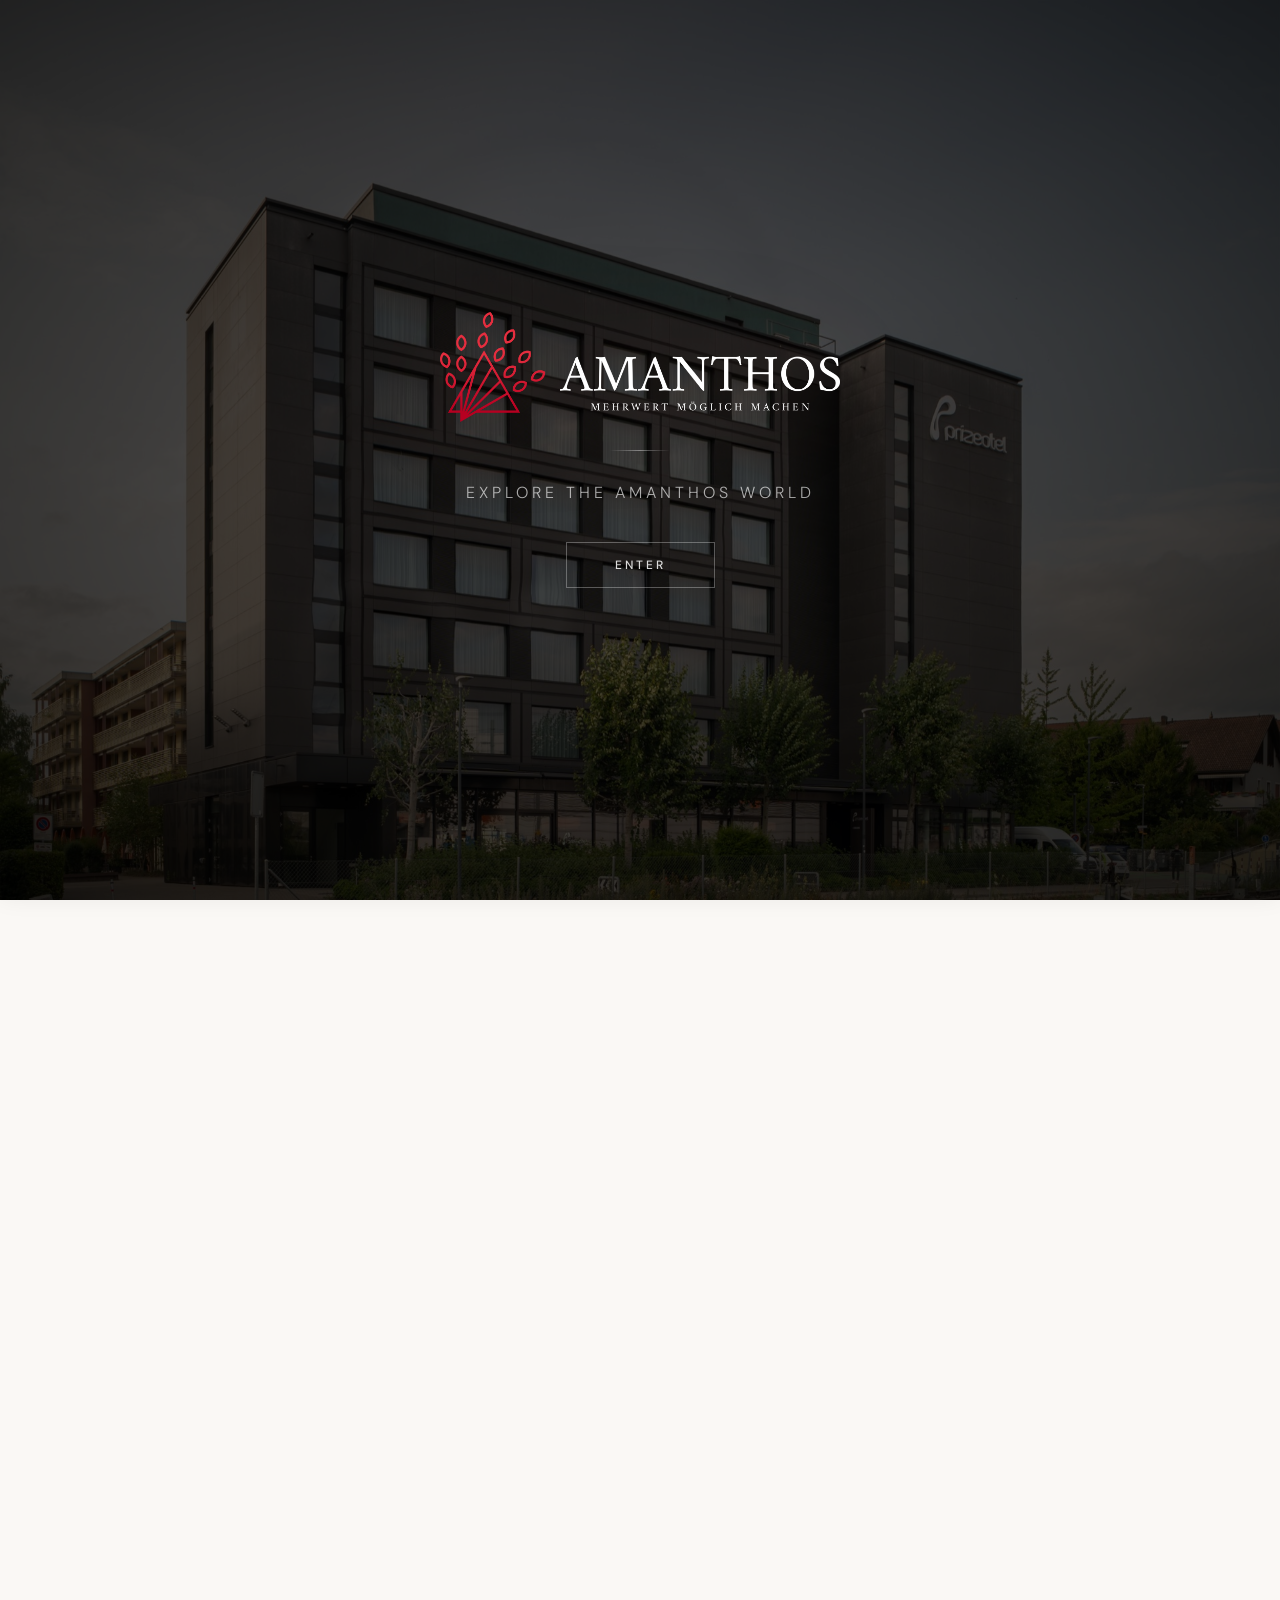
==== index.html @ e397a1b9 "Initial commit: Amanthos Group Website Static multilingual (DE/EN) corporate website with WebGL wate" ====
<!DOCTYPE html>
<html lang="de">
<head>
  <meta charset="UTF-8">
  <meta name="viewport" content="width=device-width, initial-scale=1.0">
  <title>Amanthos Group | Immobilien, Hotels &amp; Serviced Apartments</title>
  <meta name="description" content="Amanthos Group vereint erstklassige Immobilien, Hotels und Serviced Apartments in der Schweiz und Deutschland. Qualität, Innovation und Gastfreundschaft.">
  <meta name="robots" content="index, follow">
  <link rel="canonical" href="https://www.amanthos.com/">
  <link rel="alternate" hreflang="de" href="https://www.amanthos.com/">
  <link rel="alternate" hreflang="en" href="https://www.amanthos.com/?lang=en">
  <link rel="alternate" hreflang="x-default" href="https://www.amanthos.com/">

  <!-- Open Graph -->
  <meta property="og:type" content="website">
  <meta property="og:title" content="Amanthos Group | Immobilien, Hotels &amp; Serviced Apartments">
  <meta property="og:description" content="Amanthos Group vereint erstklassige Immobilien, Hotels und Serviced Apartments in der Schweiz.">
  <meta property="og:image" content="https://www.amanthos.com/images/og-image.jpg">
  <meta property="og:image:width" content="1200">
  <meta property="og:image:height" content="630">
  <meta property="og:url" content="https://www.amanthos.com/">
  <meta property="og:site_name" content="Amanthos Group GmbH">
  <meta property="og:locale" content="de_CH">

  <!-- Twitter Card -->
  <meta name="twitter:card" content="summary_large_image">
  <meta name="twitter:title" content="Amanthos Group | Immobilien, Hotels &amp; Serviced Apartments">
  <meta name="twitter:description" content="Amanthos Group vereint erstklassige Immobilien, Hotels und Serviced Apartments in der Schweiz.">
  <meta name="twitter:image" content="https://www.amanthos.com/images/og-image.jpg">

  <!-- Favicon -->
  <link rel="icon" href="./images/logo-amanthos.png" type="image/png">

  <!-- Preload hero image for LCP -->
  <link rel="preload" href="./images/hero.webp" as="image" type="image/webp" fetchpriority="high">
  <link rel="preload" href="./css/style.css" as="style">
  <link rel="preconnect" href="https://fonts.googleapis.com">
  <link rel="preconnect" href="https://fonts.gstatic.com" crossorigin>

  <!-- Async Google Fonts -->
  <link rel="preload" href="https://fonts.googleapis.com/css2?family=DM+Sans:wght@300;400;500;600;700&display=swap" as="style" onload="this.onload=null;this.rel='stylesheet'">
  <noscript><link href="https://fonts.googleapis.com/css2?family=DM+Sans:wght@300;400;500;600;700&display=swap" rel="stylesheet"></noscript>

  <!-- Critical CSS -->
  <style>
    *{margin:0;padding:0;box-sizing:border-box}
    :root{--color-bg:#FAF8F5;--color-bg-alt:#F0EDEA;--color-surface:#FFF;--color-primary:#2a2c25;--color-accent:#9b4738;--color-accent-hover:#843d30;--color-text:#2a2c25;--color-text-muted:#5a5c55;--color-border:#E0DDD8;--font-heading:'Neue Haas Grotesk Display Pro','Helvetica Neue',Helvetica,Arial,sans-serif;--font-body:'Proxima Nova','Helvetica Neue',-apple-system,BlinkMacSystemFont,sans-serif;--max-width:1400px;--radius:12px;--radius-sm:8px}
    body{font-family:var(--font-body);background:var(--color-bg);color:var(--color-text);-webkit-font-smoothing:antialiased;overflow-x:hidden}
    .nav{position:fixed;top:0;left:0;right:0;z-index:100;padding:1.75rem 3.75rem;display:flex;align-items:center;justify-content:space-between;transition:all .3s ease}
    .nav.scrolled{background:rgba(255,255,255,.98);backdrop-filter:blur(20px);box-shadow:0 1px 0 rgba(0,0,0,.08);padding:1.125rem 3.75rem}
    .nav-logo{display:flex;align-items:center;text-decoration:none}
    .nav-logo img{height:64px;width:auto;filter:brightness(0) invert(1);transition:all .3s}
    .nav.scrolled .nav-logo img{height:52px;filter:none}
    .nav-links{display:flex;gap:2rem;align-items:center;list-style:none}
    .nav-links a{color:rgba(255,255,255,.9);text-decoration:none;font-size:.875rem;font-weight:400;letter-spacing:.04em;text-transform:uppercase;transition:color .3s}
    .nav.scrolled .nav-links a{color:var(--color-text)}
    .hamburger{display:none;background:none;border:none;cursor:pointer;padding:.5rem;min-width:44px;min-height:44px}
    .hamburger span{display:block;width:24px;height:2px;background:#fff;margin:5px 0;transition:all .3s}
    .nav.scrolled .hamburger span{background:var(--color-primary)}
    .hero{min-height:100vh;display:flex;flex-direction:column;justify-content:flex-end;align-items:flex-start;text-align:left;position:relative;padding:0 3.75rem 7.5rem;overflow:hidden}
    .hero-bg{position:absolute;inset:0;z-index:-2}
    .hero-bg picture{display:block;width:100%;height:100%}
    .hero-bg img{width:100%;height:100%;object-fit:cover}
    .hero::before{content:'';position:absolute;inset:0;z-index:-1;background:linear-gradient(180deg,rgba(0,0,0,.15) 0%,rgba(0,0,0,.25) 40%,rgba(0,0,0,.65) 100%)}
    .hero h1{font-family:var(--font-heading);font-size:clamp(2.5rem,5.5vw,4.5rem);color:#fff;font-weight:700;line-height:1.1;margin-bottom:1.5rem;max-width:900px;letter-spacing:-.02em}
    .hero-sub{font-size:clamp(1.0625rem,1.5vw,1.25rem);color:rgba(255,255,255,.85);font-weight:300;margin-bottom:2.5rem;max-width:600px;line-height:1.7}
    .sr-only{position:absolute;width:1px;height:1px;padding:0;margin:-1px;overflow:hidden;clip:rect(0,0,0,0);white-space:nowrap;border:0}
    .sr-only-focusable:focus{position:static;width:auto;height:auto;padding:.5rem 1rem;margin:0;overflow:visible;clip:auto;white-space:normal;background:var(--color-accent);color:#fff;z-index:1000;text-decoration:none;font-weight:600}
    @media(max-width:768px){
      .nav{padding:1rem 1.25rem}
      .nav-logo img{height:48px}
      .nav.scrolled .nav-logo img{height:40px}
      .nav-links{display:none;position:fixed;top:0;left:0;right:0;bottom:0;background:rgba(42,44,37,.97);backdrop-filter:blur(16px);flex-direction:column;justify-content:center;align-items:center;gap:0;z-index:100;padding:2rem}
      .nav-links.open{display:flex}
      .nav-links li{width:100%;text-align:center;border-bottom:1px solid rgba(255,255,255,.08)}
      .nav-links a{color:rgba(255,255,255,.9)!important;font-size:1.1rem;display:block;padding:1rem 0}
      .hamburger{display:block}
      .hero{min-height:100svh;padding:0 1.25rem 4rem}
    }
  </style>

  <!-- Full stylesheet async -->
  <link rel="stylesheet" href="./css/style.css" media="print" onload="this.media='all'">
  <noscript><link rel="stylesheet" href="./css/style.css"></noscript>

  <!-- Schema.org JSON-LD -->
  <script type="application/ld+json">
  {
    "@context": "https://schema.org",
    "@graph": [
      {
        "@type": "Organization",
        "name": "Amanthos Group GmbH",
        "url": "https://www.amanthos.com",
        "logo": "https://www.amanthos.com/images/logo-amanthos.png",
        "description": "Amanthos Group vereint erstklassige Immobilien, Hotels und Serviced Apartments in der Schweiz.",
        "address": {
          "@type": "PostalAddress",
          "streetAddress": "Früemattli 1",
          "addressLocality": "Bonstetten",
          "postalCode": "8906",
          "addressCountry": "CH"
        },
        "telephone": "+41562001818",
        "email": "info@amanthos.com",
        "sameAs": [
          "https://www.linkedin.com/company/amanthos/",
          "https://www.instagram.com/amanthos_com/"
        ]
      },
      {
        "@type": "WebSite",
        "name": "Amanthos Group",
        "url": "https://www.amanthos.com",
        "inLanguage": ["de", "en"]
      },
      {
        "@type": "Hotel",
        "name": "Prize by Radisson",
        "address": {
          "@type": "PostalAddress",
          "addressLocality": "Oberwil-Lieli",
          "addressRegion": "Aargau",
          "addressCountry": "CH"
        },
        "parentOrganization": {
          "@type": "Organization",
          "name": "Amanthos Group GmbH"
        }
      },
      {
        "@type": "Hotel",
        "name": "Chalet Swiss",
        "address": {
          "@type": "PostalAddress",
          "addressLocality": "Interlaken",
          "addressRegion": "Bern",
          "addressCountry": "CH"
        },
        "parentOrganization": {
          "@type": "Organization",
          "name": "Amanthos Group GmbH"
        }
      },
      {
        "@type": "Hotel",
        "name": "Hotel Mulin by Amanthos",
        "address": {
          "@type": "PostalAddress",
          "addressLocality": "Oberwil-Lieli",
          "addressRegion": "Aargau",
          "addressCountry": "CH"
        },
        "parentOrganization": {
          "@type": "Organization",
          "name": "Amanthos Group GmbH"
        }
      },
      {
        "@type": "LocalBusiness",
        "name": "Amanthos Group GmbH",
        "url": "https://www.amanthos.com",
        "telephone": "+41562001818",
        "address": {
          "@type": "PostalAddress",
          "addressLocality": "Oberwil-Lieli",
          "addressCountry": "CH"
        }
      }
    ]
  }
  </script>
</head>
<body>
  <!-- Portal Overlay — Explore the Amanthos World -->
  <div id="amanthos-portal" class="portal-overlay">
    <canvas id="portal-canvas"></canvas>
    <div class="portal-content">
      <img src="./images/logo-original.png" alt="Amanthos Group" class="portal-logo">
      <div class="portal-divider"></div>
      <p class="portal-subtitle" data-i18n="portal.subtitle">Explore the Amanthos World</p>
      <button class="portal-enter" data-i18n="portal.enter">Enter</button>
    </div>
  </div>

  <!-- Skip Link -->
  <a href="#main" class="sr-only sr-only-focusable" data-i18n="nav.skip">Zum Inhalt springen</a>

  <!-- Navigation -->
  <nav class="nav" id="nav" role="navigation" aria-label="Hauptnavigation">
    <a href="/" class="nav-logo" aria-label="Amanthos Group - Startseite">
      <img src="./images/Amanthos-Group-Primary-Logo-Horizontal.png" alt="Amanthos Group" width="200" height="55">
    </a>
    <ul class="nav-links" id="navLinks">
      <li><a href="#about" data-i18n="nav.about">Über uns</a></li>
      <li><a href="#celebration" data-i18n="nav.celebration">5 Jahre</a></li>
      <li><a href="#hotels" data-i18n="nav.hotels">Hotels</a></li>
      <li><a href="#real-estate" data-i18n="nav.real_estate">Immobilien</a></li>
      <li><a href="#serviced-apartments" data-i18n="nav.serviced_apartments">Serviced Apartments</a></li>
      <li><a href="#team" data-i18n="nav.team">Team</a></li>
      <li><a href="#partners" data-i18n="nav.partners">Partner</a></li>
      <li><a href="#contact" data-i18n="nav.contact">Kontakt</a></li>
      <li>
        <div class="lang-selector" id="langSelector" aria-label="Sprache wählen"></div>
      </li>
    </ul>
    <button class="hamburger" id="hamburger" aria-label="Menü öffnen" aria-expanded="false">
      <span></span>
      <span></span>
      <span></span>
    </button>
  </nav>

  <main id="main">
    <!-- Hero Section -->
    <section class="hero" id="hero">
      <div class="hero-bg">
        <picture>
          <source srcset="./images/hero.webp" type="image/webp" media="(min-width: 769px)">
          <source srcset="./images/hero-mobile.webp" type="image/webp" media="(max-width: 768px)">
          <source srcset="./images/hero.jpg" type="image/jpeg" media="(min-width: 769px)">
          <img src="./images/hero-mobile.jpg" alt="Amanthos Group - Erstklassige Hotels und Immobilien in der Schweiz" width="1920" height="1277" fetchpriority="high">
        </picture>
      </div>
      <h1 data-text-reveal data-i18n="hero.title">Exzellenz in Immobilien &amp; Gastfreundschaft</h1>
      <p class="hero-sub" data-i18n="hero.subtitle">Amanthos Group vereint erstklassige Immobilien, aussergewöhnliche Hotels und moderne Serviced Apartments in der Schweiz.</p>
      <div class="hero-actions">
        <a href="#hotels" class="btn btn-accent btn-xl" data-i18n="hero.cta_hotels">Unsere Hotels entdecken</a>
        <a href="#team" class="btn btn-white btn-xl" data-i18n="hero.cta_contact">Kontakt aufnehmen</a>
      </div>
    </section>

    <!-- About / Divisions — Interactive Cards -->
    <section class="section" id="about" data-animate>
      <div class="container">
        <p class="section-label" data-i18n="about.label">Unsere Divisionen</p>
        <h2 class="section-title" data-text-reveal data-i18n="about.title">Drei Säulen der Exzellenz</h2>
        <p class="section-subtitle" data-i18n="about.subtitle">Amanthos Group vereint drei komplementäre Geschäftsbereiche unter einem Dach.</p>
        <div class="divisions-grid" data-stagger-parent>
          <!-- Real Estate -->
          <div class="division-card" data-stagger>
            <div class="division-icon" aria-hidden="true">
              <svg width="40" height="40" viewBox="0 0 40 40" fill="none" xmlns="http://www.w3.org/2000/svg"><rect x="6" y="14" width="28" height="20" rx="2" stroke="#9b4738" stroke-width="2" fill="none"/><path d="M6 18h28M14 14V8l6-4 6 4v6" stroke="#9b4738" stroke-width="2" fill="none"/><rect x="16" y="22" width="8" height="12" rx="1" stroke="#9b4738" stroke-width="1.5" fill="none"/></svg>
            </div>
            <h3 data-i18n="about.real_estate.title">Immobilien</h3>
            <p data-i18n="about.real_estate.description">Strategische Immobilienentwicklung und -verwaltung an erstklassigen Standorten in der Schweiz. Von der Akquisition bis zur Wertschöpfung.</p>
            <div class="division-expand-content">
              <ul class="division-details">
                <li data-i18n="about.real_estate.detail_1">International Expansion for Hotel Brands, Restaurants or Retail</li>
                <li data-i18n="about.real_estate.detail_2">Investment Advisory &amp; Sales</li>
                <li data-i18n="about.real_estate.detail_3">Asset &amp; Property Management</li>
                <li data-i18n="about.real_estate.detail_4">Real Estate Evaluation &amp; Sales</li>
              </ul>
              <a href="#real-estate" class="btn btn-accent btn-sm" data-i18n="about.real_estate.cta">Mehr erfahren</a>
            </div>
            <div class="division-expand-hint">
              <svg width="20" height="20" viewBox="0 0 20 20" fill="none"><path d="M10 4v12M4 10h12" stroke="currentColor" stroke-width="2" stroke-linecap="round"/></svg>
            </div>
          </div>
          <!-- Hotels -->
          <div class="division-card" data-stagger>
            <div class="division-icon" aria-hidden="true">
              <svg width="40" height="40" viewBox="0 0 40 40" fill="none" xmlns="http://www.w3.org/2000/svg"><path d="M4 34h32M8 34V14l12-8 12 8v20" stroke="#9b4738" stroke-width="2" fill="none"/><rect x="15" y="20" width="10" height="14" rx="1" stroke="#9b4738" stroke-width="1.5" fill="none"/><circle cx="20" cy="10" r="2" stroke="#9b4738" stroke-width="1.5" fill="none"/><line x1="12" y1="18" x2="12" y2="22" stroke="#9b4738" stroke-width="1.5"/><line x1="28" y1="18" x2="28" y2="22" stroke="#9b4738" stroke-width="1.5"/></svg>
            </div>
            <h3 data-i18n="about.hotels.title">Hotels</h3>
            <p data-i18n="about.hotels.description">Einzigartige Hotels, die Schweizer Gastfreundschaft mit modernem Design verbinden. Jedes Haus erzählt seine eigene Geschichte.</p>
            <div class="division-expand-content">
              <ul class="division-details">
                <li data-i18n="about.hotels.detail_1">Prize by Radisson</li>
                <li data-i18n="about.hotels.detail_2">Chalet Swiss Interlaken</li>
                <li data-i18n="about.hotels.detail_3">Hotel Mulin by Amanthos</li>
              </ul>
              <a href="#hotels" class="btn btn-accent btn-sm" data-i18n="about.hotels.cta">Hotels entdecken</a>
            </div>
            <div class="division-expand-hint">
              <svg width="20" height="20" viewBox="0 0 20 20" fill="none"><path d="M10 4v12M4 10h12" stroke="currentColor" stroke-width="2" stroke-linecap="round"/></svg>
            </div>
          </div>
          <!-- Serviced Apartments -->
          <div class="division-card" data-stagger>
            <div class="division-icon" aria-hidden="true">
              <svg width="40" height="40" viewBox="0 0 40 40" fill="none" xmlns="http://www.w3.org/2000/svg"><rect x="4" y="8" width="32" height="26" rx="2" stroke="#9b4738" stroke-width="2" fill="none"/><line x1="4" y1="16" x2="36" y2="16" stroke="#9b4738" stroke-width="1.5"/><rect x="10" y="20" width="8" height="6" rx="1" stroke="#9b4738" stroke-width="1.5" fill="none"/><rect x="22" y="20" width="8" height="6" rx="1" stroke="#9b4738" stroke-width="1.5" fill="none"/><line x1="20" y1="8" x2="20" y2="34" stroke="#9b4738" stroke-width="1" stroke-dasharray="2 2"/></svg>
            </div>
            <h3 data-i18n="about.serviced_apartments.title">Serviced Apartments</h3>
            <p data-i18n="about.serviced_apartments.description">Vollmöblierte Apartments mit Hotelkomfort für Business- und Langzeitgäste. Flexibel, komfortabel, wie zu Hause.</p>
            <div class="division-expand-content">
              <ul class="division-details">
                <li data-i18n="about.serviced_apartments.detail_1">Amanthos Living Zurich Airport</li>
                <li data-i18n="about.serviced_apartments.detail_2">Amanthos Living Nyon</li>
                <li data-i18n="about.serviced_apartments.detail_3">Amanthos Living Solothurn</li>
              </ul>
              <a href="#serviced-apartments" class="btn btn-accent btn-sm" data-i18n="about.serviced_apartments.cta">Amanthos Living</a>
            </div>
            <div class="division-expand-hint">
              <svg width="20" height="20" viewBox="0 0 20 20" fill="none"><path d="M10 4v12M4 10h12" stroke="currentColor" stroke-width="2" stroke-linecap="round"/></svg>
            </div>
          </div>
        </div>
      </div>
    </section>

    <!-- Stats Counter Bar -->
    <section class="stats-bar">
      <div class="container">
        <div class="stats-grid" data-stagger-parent>
          <div class="stat-item" data-stagger>
            <span class="stat-number" data-count="6" data-suffix="">0</span>
            <span class="stat-label" data-i18n="stats.hotels">Hotels unter Betrieb</span>
          </div>
          <div class="stat-item" data-stagger>
            <span class="stat-number" data-count="30" data-suffix="">0</span>
            <span class="stat-label" data-i18n="stats.years">Jahre gesammelte Erfahrung</span>
          </div>
          <div class="stat-item" data-stagger>
            <span class="stat-number" data-count="200" data-suffix="+">0</span>
            <span class="stat-label" data-i18n="stats.rooms">Zimmer & Apartments</span>
          </div>
          <div class="stat-item" data-stagger>
            <span class="stat-number" data-count="50" data-suffix="+">0</span>
            <span class="stat-label" data-i18n="stats.deals">Abgeschlossene Deals</span>
          </div>
        </div>
      </div>
    </section>

    <!-- 5 Year Celebration Section -->
    <section class="section section-alt" id="celebration">
      <div class="container" data-animate>
        <p class="section-label" data-i18n="celebration.label">Jubiläum</p>
        <h2 class="section-title" data-text-reveal data-i18n="celebration.title">5 Jahre Amanthos Group</h2>
        <p class="section-subtitle" data-i18n="celebration.subtitle">Feiern Sie mit uns fünf Jahre voller Leidenschaft, Wachstum und Gastfreundschaft.</p>
        <div class="video-wrapper">
          <iframe src="https://www.youtube.com/embed/mcvX0D1tAUs" title="Amanthos Group - 5 Jahre Jubiläum" frameborder="0" allow="accelerometer; autoplay; clipboard-write; encrypted-media; gyroscope; picture-in-picture; web-share" allowfullscreen loading="lazy"></iframe>
        </div>
      </div>
    </section>

    <!-- Hotels Section -->
    <section class="section" id="hotels">
      <div class="container">
        <p class="section-label" data-i18n="hotels.label" data-animate>Unsere Hotels</p>
        <h2 class="section-title" data-text-reveal data-i18n="hotels.title" data-animate>Einzigartige Hotels in der Schweiz</h2>
        <p class="section-subtitle" data-i18n="hotels.subtitle" data-animate>Drei aussergewöhnliche Häuser, drei einzigartige Erlebnisse.</p>

        <!-- Prize by Radisson -->
        <article class="hotel-showcase" data-animate>
          <div class="hotel-slider">
            <div class="hotel-slider-track">
              <div class="hotel-slide"><picture><source srcset="./images/prize-radisson/gallery-1.webp" type="image/webp"><img src="./images/prize-radisson/gallery-1.jpg" alt="Prize by Radisson Design Room" width="800" height="532" loading="lazy"></picture></div>
              <div class="hotel-slide"><picture><source srcset="./images/prize-radisson/gallery-2.webp" type="image/webp"><img src="./images/prize-radisson/gallery-2.jpg" alt="Prize by Radisson Zimmer" width="800" height="532" loading="lazy"></picture></div>
              <div class="hotel-slide"><picture><source srcset="./images/prize-radisson/gallery-3.webp" type="image/webp"><img src="./images/prize-radisson/gallery-3.jpg" alt="Prize by Radisson Lounge" width="800" height="532" loading="lazy"></picture></div>
            </div>
            <button class="slider-btn slider-prev" aria-label="Vorheriges Bild">&#10094;</button>
            <button class="slider-btn slider-next" aria-label="Nächstes Bild">&#10095;</button>
            <div class="slider-dots"></div>
          </div>
          <div class="hotel-info">
            <h3 data-i18n="hotels.prize.name">Prize by Radisson</h3>
            <p class="hotel-location">
              <svg width="16" height="16" viewBox="0 0 16 16" fill="none" aria-hidden="true"><path d="M8 1C5.24 1 3 3.24 3 6c0 3.75 5 9 5 9s5-5.25 5-9c0-2.76-2.24-5-5-5zm0 7a2 2 0 110-4 2 2 0 010 4z" fill="#9b4738"/></svg>
              <span data-i18n="hotels.prize.location">Affoltern am Albis, Zürich</span>
            </p>
            <p class="hotel-description" data-i18n="hotels.prize.description">Ein modernes Designhotel in Zusammenarbeit mit Radisson. Zeitgemässer Komfort trifft auf erstklassigen Service in der Region Zürich.</p>
            <ul class="hotel-features">
              <li>Design Rooms</li>
              <li>Meeting Rooms</li>
              <li data-i18n="hotels.prize.features.2">Zentrale Lage</li>
            </ul>
            <a href="https://www.radissonhotels.com/de-de/hotels/prize-by-radisson-affoltern-am-albis" class="btn btn-accent" target="_blank" rel="noopener" data-i18n="hotels.cta">Website besuchen</a>
          </div>
        </article>

        <!-- Chalet Swiss -->
        <article class="hotel-showcase" data-animate>
          <div class="hotel-slider">
            <div class="hotel-slider-track">
              <div class="hotel-slide"><picture><source srcset="./images/chalet-swiss/gallery-1.webp" type="image/webp"><img src="./images/chalet-swiss/gallery-1.jpg" alt="Chalet Swiss Interlaken Zimmer" width="800" height="532" loading="lazy"></picture></div>
              <div class="hotel-slide"><picture><source srcset="./images/chalet-swiss/gallery-2.webp" type="image/webp"><img src="./images/chalet-swiss/gallery-2.jpg" alt="Chalet Swiss Restaurant" width="800" height="532" loading="lazy"></picture></div>
              <div class="hotel-slide"><picture><source srcset="./images/chalet-swiss/gallery-3.webp" type="image/webp"><img src="./images/chalet-swiss/gallery-3.jpg" alt="Chalet Swiss Panoramablick" width="800" height="532" loading="lazy"></picture></div>
            </div>
            <button class="slider-btn slider-prev" aria-label="Vorheriges Bild">&#10094;</button>
            <button class="slider-btn slider-next" aria-label="Nächstes Bild">&#10095;</button>
            <div class="slider-dots"></div>
          </div>
          <div class="hotel-info">
            <h3 data-i18n="hotels.chalet.name">Chalet Swiss</h3>
            <p class="hotel-location">
              <svg width="16" height="16" viewBox="0 0 16 16" fill="none" aria-hidden="true"><path d="M8 1C5.24 1 3 3.24 3 6c0 3.75 5 9 5 9s5-5.25 5-9c0-2.76-2.24-5-5-5zm0 7a2 2 0 110-4 2 2 0 010 4z" fill="#9b4738"/></svg>
              <span data-i18n="hotels.chalet.location">Interlaken, Berner Oberland</span>
            </p>
            <p class="hotel-description" data-i18n="hotels.chalet.description">Alpiner Charme im Herzen von Interlaken. Traditionelle Schweizer Gastfreundschaft mit Blick auf Eiger, Mönch und Jungfrau.</p>
            <ul class="hotel-features">
              <li data-i18n="hotels.chalet.features.0">Alpines Design</li>
              <li>Restaurant</li>
              <li data-i18n="hotels.chalet.features.2">Panoramablick</li>
              <li>Jungfrau Region</li>
            </ul>
            <a href="https://chalet-swiss.ch/" class="btn btn-accent" target="_blank" rel="noopener" data-i18n="hotels.cta">Website besuchen</a>
          </div>
        </article>

        <!-- Hotel Mulin -->
        <article class="hotel-showcase" data-animate>
          <div class="hotel-slider">
            <div class="hotel-slider-track">
              <div class="hotel-slide"><picture><source srcset="./images/hotel-mulin/Mulin.jpg" type="image/jpeg"><img src="./images/hotel-mulin/Mulin.jpg" alt="Hotel Mulin by Amanthos" width="800" height="600" loading="lazy"></picture></div>
              <div class="hotel-slide"><picture><source srcset="./images/hotel-mulin/gallery-2.webp" type="image/webp"><img src="./images/hotel-mulin/gallery-2.jpg" alt="Hotel Mulin Zimmer" width="800" height="532" loading="lazy"></picture></div>
              <div class="hotel-slide"><picture><source srcset="./images/hotel-mulin/gallery-3.webp" type="image/webp"><img src="./images/hotel-mulin/gallery-3.jpg" alt="Hotel Mulin Bar" width="800" height="532" loading="lazy"></picture></div>
            </div>
            <button class="slider-btn slider-prev" aria-label="Vorheriges Bild">&#10094;</button>
            <button class="slider-btn slider-next" aria-label="Nächstes Bild">&#10095;</button>
            <div class="slider-dots"></div>
          </div>
          <div class="hotel-info">
            <h3 data-i18n="hotels.mulin.name">Hotel Mulin by Amanthos</h3>
            <p class="hotel-location">
              <svg width="16" height="16" viewBox="0 0 16 16" fill="none" aria-hidden="true"><path d="M8 1C5.24 1 3 3.24 3 6c0 3.75 5 9 5 9s5-5.25 5-9c0-2.76-2.24-5-5-5zm0 7a2 2 0 110-4 2 2 0 010 4z" fill="#9b4738"/></svg>
              <span data-i18n="hotels.mulin.location">Breil / Brigels, Graubünden</span>
            </p>
            <p class="hotel-description" data-i18n="hotels.mulin.description">Ein Boutique-Hotel mit charmantem Restaurant und Bar. Kulinarische Exzellenz und gemütliche Atmosphäre vereint.</p>
            <ul class="hotel-features">
              <li data-i18n="hotels.mulin.features.0">Boutique Zimmer</li>
              <li>Bar &amp; Lounge</li>
              <li>Events</li>
            </ul>
            <a href="https://www.hotelmulin.ch" class="btn btn-accent" target="_blank" rel="noopener" data-i18n="hotels.cta">Website besuchen</a>
          </div>
        </article>
      </div>
    </section>

    <!-- Real Estate Section -->
    <section class="section section-alt" id="real-estate">
      <div class="container">
        <div class="split-section" data-animate>
          <div class="split-content">
            <p class="section-label" data-i18n="real_estate.label">Immobilien</p>
            <h2 class="section-title" data-i18n="real_estate.title">Real Estate</h2>
            <p class="split-description" data-i18n="real_estate.description">Amanthos Group entwickelt und verwaltet Immobilien an ausgewählten Standorten in der Schweiz. Unser Fokus liegt auf nachhaltiger Wertschöpfung und langfristigen Partnerschaften.</p>
            <ul class="feature-list">
              <li>
                <svg width="20" height="20" viewBox="0 0 20 20" fill="none" aria-hidden="true"><path d="M16.667 5L7.5 14.167 3.333 10" stroke="#9b4738" stroke-width="2" stroke-linecap="round" stroke-linejoin="round"/></svg>
                <span data-i18n="real_estate.features.0">Internationale Expansion für Hotelmarken, Restaurants oder Retail</span>
              </li>
              <li>
                <svg width="20" height="20" viewBox="0 0 20 20" fill="none" aria-hidden="true"><path d="M16.667 5L7.5 14.167 3.333 10" stroke="#9b4738" stroke-width="2" stroke-linecap="round" stroke-linejoin="round"/></svg>
                <span data-i18n="real_estate.features.1">Investmentberatung &amp; Verkauf</span>
              </li>
              <li>
                <svg width="20" height="20" viewBox="0 0 20 20" fill="none" aria-hidden="true"><path d="M16.667 5L7.5 14.167 3.333 10" stroke="#9b4738" stroke-width="2" stroke-linecap="round" stroke-linejoin="round"/></svg>
                <span data-i18n="real_estate.features.2">Asset &amp; Property Management</span>
              </li>
              <li>
                <svg width="20" height="20" viewBox="0 0 20 20" fill="none" aria-hidden="true"><path d="M16.667 5L7.5 14.167 3.333 10" stroke="#9b4738" stroke-width="2" stroke-linecap="round" stroke-linejoin="round"/></svg>
                <span data-i18n="real_estate.features.3">Immobilienbewertung &amp; Verkauf</span>
              </li>
            </ul>
          </div>
          <div class="deals-panel" id="dealsPanel">
            <div class="deals-panel-header">
              <h3 class="deals-panel-title" data-i18n="real_estate.deals_label">Einige unserer Deals:</h3>
              <div class="deals-tab-btns">
                <button class="deals-tab-btn" data-country="de" type="button">
                  <svg viewBox="0 0 32 24" width="22" height="16" aria-hidden="true"><rect width="32" height="8" fill="#000"/><rect y="8" width="32" height="8" fill="#D00"/><rect y="16" width="32" height="8" fill="#FFCE00"/><rect width="32" height="24" rx="2" fill="none" stroke="#e0e0e0" stroke-width="0.5"/></svg>
                  <span data-i18n="deals.germany">Deutschland</span>
                </button>
                <button class="deals-tab-btn active" data-country="ch" type="button">
                  <svg viewBox="0 0 32 24" width="22" height="16" aria-hidden="true"><rect width="32" height="24" rx="2" fill="#D52B1E"/><path d="M14 6h4v12h-4z" fill="#fff"/><path d="M10 10h12v4H10z" fill="#fff"/></svg>
                  <span data-i18n="deals.switzerland">Schweiz</span>
                </button>
              </div>
            </div>
            <ul class="deals-list" id="dealsList"></ul>
          </div>
        </div>
      </div>
    </section>


    <!-- Serviced Apartments / Amanthos Living Section -->
    <section class="section living-section" id="serviced-apartments">
      <div class="container">
        <div class="living-header" data-animate>
          <p class="section-label" data-i18n="serviced_apartments.label">Serviced Apartments</p>
          <h2 class="section-title" data-text-reveal data-i18n="serviced_apartments.title">Wohnen mit Hotelkomfort</h2>
          <p class="section-subtitle" data-i18n="serviced_apartments.description">Amanthos Living bietet vollmöblierte Serviced Apartments in Zürich, Solothurn und Nyon. Ideal für Business-Reisende und Langzeitgäste, die mehr als ein Hotelzimmer suchen.</p>
        </div>

        <!-- Hero Image -->
        <div class="living-hero-image" data-animate>
          <picture>
            <source srcset="./images/amanthos-living/landing-hero.webp" type="image/webp">
            <img src="./images/amanthos-living/landing-hero.jpg" alt="Amanthos Living - Serviced Apartments" width="2400" height="1596" loading="lazy">
          </picture>
        </div>

        <!-- Location Cards -->
        <div class="living-locations" data-stagger-parent>
          <div class="living-location-card" data-stagger>
            <div class="living-location-img">
              <picture>
                <source srcset="./images/amanthos-living/zurich/hero.webp" type="image/webp">
                <img src="./images/amanthos-living/zurich/hero.jpg" alt="Amanthos Living Zürich" width="1600" height="1065" loading="lazy">
              </picture>
            </div>
            <div class="living-location-info">
              <h4>Zürich</h4>
            </div>
          </div>
          <div class="living-location-card" data-stagger>
            <div class="living-location-img">
              <picture>
                <source srcset="./images/amanthos-living/solothurn/kitchen.webp" type="image/webp">
                <img src="./images/amanthos-living/solothurn/kitchen.jpg" alt="Amanthos Living Solothurn" width="1200" height="798" loading="lazy">
              </picture>
            </div>
            <div class="living-location-info">
              <h4>Solothurn</h4>
            </div>
          </div>
          <div class="living-location-card" data-stagger>
            <div class="living-location-img">
              <picture>
                <source srcset="./images/amanthos-living/nyon/hero.webp" type="image/webp">
                <img src="./images/amanthos-living/nyon/hero.jpg" alt="Amanthos Living Nyon" width="1200" height="798" loading="lazy">
              </picture>
            </div>
            <div class="living-location-info">
              <h4>Nyon</h4>
            </div>
          </div>
        </div>

        <!-- Features + Room Preview -->
        <div class="living-room-preview" data-animate>
          <div class="living-gallery-grid">
            <div class="living-gallery-main">
              <picture>
                <source srcset="./images/amanthos-living/zurich/living-room.webp" type="image/webp">
                <img src="./images/amanthos-living/zurich/living-room.jpg" alt="Amanthos Living - Wohnzimmer" width="1600" height="1065" loading="lazy">
              </picture>
            </div>
            <div class="living-gallery-side">
              <div class="living-gallery-side-img">
                <picture>
                  <source srcset="./images/amanthos-living/zurich/kitchen.webp" type="image/webp">
                  <img src="./images/amanthos-living/zurich/kitchen.jpg" alt="Amanthos Living - Küche" width="1600" height="1065" loading="lazy">
                </picture>
              </div>
              <div class="living-gallery-side-img">
                <picture>
                  <source srcset="./images/amanthos-living/zurich/bedroom.webp" type="image/webp">
                  <img src="./images/amanthos-living/zurich/bedroom.jpg" alt="Amanthos Living - Schlafzimmer" width="1600" height="1064" loading="lazy">
                </picture>
              </div>
            </div>
          </div>
          <div class="living-room-info">
            <h3 data-i18n="serviced_apartments.room_title">Ihr Zuhause auf Zeit</h3>
            <p data-i18n="serviced_apartments.room_description">Grosszügige, lichtdurchflutete Apartments mit allem, was Sie brauchen. Hochwertige Möbel, vollständig ausgestattete Küche und ein Ambiente, das sich sofort wie Zuhause anfühlt.</p>
            <div class="living-room-specs">
              <div class="living-spec">
                <span class="living-spec-value" data-i18n="serviced_apartments.spec_1_value">Ab 30m²</span>
                <span class="living-spec-label" data-i18n="serviced_apartments.spec_1_label">Wohnfläche</span>
              </div>
              <div class="living-spec">
                <span class="living-spec-value" data-i18n="serviced_apartments.spec_2_value">Ab 1 Monat</span>
                <span class="living-spec-label" data-i18n="serviced_apartments.spec_2_label">Mindestaufenthalt</span>
              </div>
              <div class="living-spec">
                <span class="living-spec-value" data-i18n="serviced_apartments.spec_3_value">3 Städte</span>
                <span class="living-spec-label" data-i18n="serviced_apartments.spec_3_label">Standorte</span>
              </div>
            </div>
            <a href="https://www.amanthosliving.com" class="btn btn-accent" target="_blank" rel="noopener" data-i18n="serviced_apartments.cta">amanthosliving.com besuchen</a>
          </div>
        </div>
      </div>
    </section>

    <!-- Team Section -->
    <section class="section section-alt" id="team">
      <div class="container">
        <p class="section-label" data-i18n="team.label" data-animate>Unser Team</p>
        <h2 class="section-title" data-text-reveal data-i18n="team.title" data-animate>Die Menschen hinter Amanthos</h2>
        <p class="section-subtitle" data-i18n="team.subtitle" data-animate>Ein engagiertes Team mit Leidenschaft für Immobilien und Gastfreundschaft.</p>
        <div class="team-countries">
          <!-- Switzerland Team -->
          <div class="team-country-group" data-stagger-parent>
            <div class="team-country-flag">
              <svg viewBox="0 0 32 24" width="28" height="20" aria-hidden="true"><rect width="32" height="24" rx="2" fill="#D52B1E"/><path d="M14 6h4v12h-4z" fill="#fff"/><path d="M10 10h12v4H10z" fill="#fff"/></svg>
              <span data-i18n="deals.switzerland">Schweiz</span>
            </div>
            <div class="team-grid-country">
              <!-- Bogdan Trifunovic -->
              <div class="team-card" data-stagger>
                <picture>
                  <source srcset="./images/team/bogdan-trifunovic.webp" type="image/webp">
                  <img src="./images/team/bogdan-trifunovic.jpg" alt="Bogdan Trifunovic" width="300" height="300" loading="lazy">
                </picture>
                <h3>Bogdan Trifunovic</h3>
                <p class="team-role">MD & Co-Founder</p>
                <p class="team-focus">AI Development & Hotel Operations</p>
                <a href="mailto:bogdan.trifunovic@amanthos.com" class="team-email" aria-label="E-Mail Bogdan Trifunovic">
                  <svg width="18" height="18" viewBox="0 0 20 20" fill="currentColor"><path d="M2.003 5.884L10 9.882l7.997-3.998A2 2 0 0016 4H4a2 2 0 00-1.997 1.884z"/><path d="M18 8.118l-8 4-8-4V14a2 2 0 002 2h12a2 2 0 002-2V8.118z"/></svg>
                </a>
              </div>
              <!-- Bosko Trifunovic -->
              <div class="team-card" data-stagger>
                <picture>
                  <source srcset="./images/team/bosko-trifunovic.webp" type="image/webp">
                  <img src="./images/team/bosko-trifunovic.jpg" alt="Bosko Trifunovic" width="300" height="300" loading="lazy">
                </picture>
                <h3>Bosko Trifunovic</h3>
                <p class="team-role">CEO & Co-Founder</p>
                <p class="team-focus">Commercial & Residential Real Estate</p>
                <a href="mailto:bosko.trifunovic@amanthos.com" class="team-email" aria-label="E-Mail Bosko Trifunovic">
                  <svg width="18" height="18" viewBox="0 0 20 20" fill="currentColor"><path d="M2.003 5.884L10 9.882l7.997-3.998A2 2 0 0016 4H4a2 2 0 00-1.997 1.884z"/><path d="M18 8.118l-8 4-8-4V14a2 2 0 002 2h12a2 2 0 002-2V8.118z"/></svg>
                </a>
              </div>
              <!-- Kaito Weingart -->
              <div class="team-card" data-stagger>
                <picture>
                  <source srcset="./images/team/kaito-weingart.webp" type="image/webp">
                  <img src="./images/team/kaito-weingart.jpg" alt="Kaito Weingart" width="300" height="300" loading="lazy">
                </picture>
                <h3>Kaito Weingart</h3>
                <p class="team-role">Partner</p>
                <p class="team-focus">Commercial Real Estate, Hotel Operations & Finance</p>
                <a href="mailto:kaito.weingart@amanthos.com" class="team-email" aria-label="E-Mail Kaito Weingart">
                  <svg width="18" height="18" viewBox="0 0 20 20" fill="currentColor"><path d="M2.003 5.884L10 9.882l7.997-3.998A2 2 0 0016 4H4a2 2 0 00-1.997 1.884z"/><path d="M18 8.118l-8 4-8-4V14a2 2 0 002 2h12a2 2 0 002-2V8.118z"/></svg>
                </a>
              </div>
            </div>
          </div>

          <!-- Germany Team -->
          <div class="team-country-group" data-stagger-parent>
            <div class="team-country-flag">
              <svg viewBox="0 0 32 24" width="28" height="20" aria-hidden="true"><rect width="32" height="8" fill="#000"/><rect y="8" width="32" height="8" fill="#D00"/><rect y="16" width="32" height="8" fill="#FFCE00"/><rect width="32" height="24" rx="2" fill="none" stroke="#e0e0e0" stroke-width="0.5"/></svg>
              <span data-i18n="deals.germany">Deutschland</span>
            </div>
            <div class="team-grid-country">
              <!-- Julian Neyer (swapped picture: using bruno-pina) -->
              <div class="team-card" data-stagger>
                <picture>
                  <source srcset="./images/team/bruno-pina.webp" type="image/webp">
                  <img src="./images/team/bruno-pina.jpg" alt="Julian Neyer" width="300" height="300" loading="lazy">
                </picture>
                <h3>Julian Neyer</h3>
                <p class="team-role">Partner</p>
                <p class="team-focus">Commercial Real Estate & Office Letting</p>
                <a href="mailto:julian.neyer@amanthos.com" class="team-email" aria-label="E-Mail Julian Neyer">
                  <svg width="18" height="18" viewBox="0 0 20 20" fill="currentColor"><path d="M2.003 5.884L10 9.882l7.997-3.998A2 2 0 0016 4H4a2 2 0 00-1.997 1.884z"/><path d="M18 8.118l-8 4-8-4V14a2 2 0 002 2h12a2 2 0 002-2V8.118z"/></svg>
                </a>
              </div>
              <!-- Bosko Trifunovic -->
              <div class="team-card" data-stagger>
                <picture>
                  <source srcset="./images/team/bosko-trifunovic.webp" type="image/webp">
                  <img src="./images/team/bosko-trifunovic.jpg" alt="Bosko Trifunovic" width="300" height="300" loading="lazy">
                </picture>
                <h3>Bosko Trifunovic</h3>
                <p class="team-role">CEO & Co-Founder</p>
                <p class="team-focus">Commercial & Residential Real Estate</p>
                <a href="mailto:bosko.trifunovic@amanthos.com" class="team-email" aria-label="E-Mail Bosko Trifunovic">
                  <svg width="18" height="18" viewBox="0 0 20 20" fill="currentColor"><path d="M2.003 5.884L10 9.882l7.997-3.998A2 2 0 0016 4H4a2 2 0 00-1.997 1.884z"/><path d="M18 8.118l-8 4-8-4V14a2 2 0 002 2h12a2 2 0 002-2V8.118z"/></svg>
                </a>
              </div>
              <!-- Bruno Villagarcia (swapped picture: using julian-neyer) -->
              <div class="team-card" data-stagger>
                <picture>
                  <source srcset="./images/team/julian-neyer.webp" type="image/webp">
                  <img src="./images/team/julian-neyer.jpg" alt="Bruno Villagarcia" width="300" height="300" loading="lazy">
                </picture>
                <h3>Bruno Villagarcia</h3>
                <p class="team-role">Art Director</p>
                <p class="team-focus">Pictures, Designs & Branding</p>
                <a href="mailto:bruno.villagarcia@amanthos.com" class="team-email" aria-label="E-Mail Bruno Villagarcia">
                  <svg width="18" height="18" viewBox="0 0 20 20" fill="currentColor"><path d="M2.003 5.884L10 9.882l7.997-3.998A2 2 0 0016 4H4a2 2 0 00-1.997 1.884z"/><path d="M18 8.118l-8 4-8-4V14a2 2 0 002 2h12a2 2 0 002-2V8.118z"/></svg>
                </a>
              </div>
            </div>
          </div>
        </div>
      </div>
    </section>

    <!-- Partners Section -->
    <section class="section" id="partners">
      <div class="container" data-animate>
        <p class="section-label" data-i18n="partners.label">Partner</p>
        <h2 class="section-title" data-text-reveal data-i18n="partners.title">Starke Partnerschaften</h2>
        <p class="section-subtitle" data-i18n="partners.subtitle">Wir arbeiten mit führenden Marken zusammen, um unseren Gästen das beste Erlebnis zu bieten.</p>
        <div class="partners-grid" data-stagger-parent>
          <div class="partner-logo" data-stagger><img src="./images/partners/jysk.webp" alt="JYSK" width="160" height="60" loading="lazy"></div>
          <div class="partner-logo" data-stagger><img src="./images/partners/starbucks.webp" alt="Starbucks" width="160" height="60" loading="lazy"></div>
          <div class="partner-logo" data-stagger><img src="./images/partners/myspa.webp" alt="MySpa" width="160" height="60" loading="lazy"></div>
          <div class="partner-logo" data-stagger><img src="./images/partners/radisson.webp" alt="Radisson" width="160" height="60" loading="lazy"></div>
          <div class="partner-logo" data-stagger><img src="./images/partners/depot.webp" alt="Depot" width="160" height="60" loading="lazy"></div>
          <div class="partner-logo" data-stagger><img src="./images/partners/sostrene-grene.webp" alt="Søstrene Grene" width="160" height="60" loading="lazy"></div>
          <div class="partner-logo" data-stagger><img src="./images/partners/arctic-juice.webp" alt="Arctic Juice" width="160" height="60" loading="lazy"></div>
          <div class="partner-logo" data-stagger><img src="./images/partners/decathlon.webp" alt="Decathlon" width="160" height="60" loading="lazy"></div>
        </div>
      </div>
    </section>

    <!-- Newsletter Section -->
    <section class="section section-alt" id="newsletter">
      <div class="container" data-animate>
        <div class="newsletter-content">
          <p class="section-label" data-i18n="newsletter.label">Newsletter</p>
          <h2 class="section-title" data-i18n="newsletter.title">Bleiben Sie informiert</h2>
          <p class="section-subtitle" data-i18n="newsletter.subtitle">Erhalten Sie aktuelle Neuigkeiten, Angebote und Einblicke der Amanthos Group direkt in Ihr Postfach.</p>
          <div class="newsletter-form-wrapper">
            <form class="newsletter-form" id="newsletterForm">
              <div class="newsletter-input-group">
                <label for="newsletter-email" class="newsletter-label">Email address *</label>
                <input type="email" id="newsletter-email" name="email" class="newsletter-input" placeholder="Email address" required>
              </div>
              <div class="newsletter-consent">
                <input type="checkbox" id="newsletter-consent" name="consent" class="newsletter-checkbox" value="Ich stimme zu, Ihren Newsletter zu erhalten." required>
                <label for="newsletter-consent" class="newsletter-consent-label" data-i18n="newsletter.consent">Ich stimme zu, den Newsletter zu erhalten.</label>
              </div>
              <button type="submit" class="btn btn-accent newsletter-submit" id="newsletterSubmit" data-i18n="newsletter.subscribe">Subscribe</button>
              <div class="newsletter-success" id="newsletterSuccess" hidden>Vielen Dank! Sie haben sich erfolgreich angemeldet.</div>
              <div class="newsletter-error" id="newsletterError" hidden></div>
            </form>
            <div id="recaptcha-newsletter" style="visibility:hidden;height:0"></div>
          </div>
        </div>
      </div>
    </section>
  </main>

  <!-- Footer -->
  <footer class="footer" id="contact">
    <div class="container">
      <div class="footer-grid">
        <div class="footer-brand">
          <img src="./images/Amanthos-Group-Primary-Logo-Horizontal.png" alt="Amanthos Group" width="160" height="44" loading="lazy" class="footer-logo">
          <p data-i18n="footer.brand_description">Amanthos Group vereint Immobilien, Hotels und Serviced Apartments unter einem Dach. Qualität und Gastfreundschaft sind unsere Werte.</p>
          <div class="footer-social">
            <a href="https://www.linkedin.com/company/amanthos" target="_blank" rel="noopener" aria-label="LinkedIn">
              <svg width="20" height="20" viewBox="0 0 20 20" fill="currentColor" aria-hidden="true"><path d="M17.04 17.043h-2.962v-4.64c0-1.107-.023-2.531-1.544-2.531-1.544 0-1.78 1.204-1.78 2.449v4.722H7.793V7.5h2.844v1.3h.039c.397-.75 1.364-1.54 2.807-1.54 3.001 0 3.556 1.974 3.556 4.544v5.239zM4.447 6.194a1.72 1.72 0 110-3.44 1.72 1.72 0 010 3.44zM5.93 17.043H2.963V7.5H5.93v9.543zM18.522 0H1.476C.66 0 0 .645 0 1.44v17.12C0 19.355.66 20 1.476 20h17.042c.815 0 1.482-.645 1.482-1.44V1.44C20 .645 19.333 0 18.518 0h.004z"/></svg>
            </a>
            <a href="https://www.instagram.com/amanthos" target="_blank" rel="noopener" aria-label="Instagram">
              <svg width="20" height="20" viewBox="0 0 20 20" fill="currentColor" aria-hidden="true"><path d="M10 1.802c2.67 0 2.987.01 4.042.058 2.71.124 3.976 1.41 4.1 4.1.048 1.054.057 1.37.057 4.04 0 2.672-.01 2.988-.057 4.042-.124 2.687-1.387 3.975-4.1 4.1-1.055.048-1.37.058-4.042.058-2.67 0-2.987-.01-4.04-.058-2.718-.126-3.977-1.417-4.1-4.1C1.812 12.988 1.802 12.672 1.802 10c0-2.67.01-2.986.058-4.04.124-2.69 1.387-3.977 4.1-4.1C7.014 1.812 7.33 1.802 10 1.802zM10 0C7.284 0 6.944.012 5.878.06 2.246.227.228 2.242.06 5.877.012 6.944 0 7.284 0 10s.012 3.057.06 4.123c.167 3.632 2.182 5.65 5.817 5.817C6.944 19.988 7.284 20 10 20s3.057-.012 4.123-.06c3.629-.167 5.652-2.182 5.817-5.817.048-1.066.06-1.407.06-4.123s-.012-3.056-.06-4.122C19.777 2.249 17.76.228 14.124.06 13.057.012 12.716 0 10 0zm0 4.865a5.135 5.135 0 100 10.27 5.135 5.135 0 000-10.27zm0 8.468a3.333 3.333 0 110-6.666 3.333 3.333 0 010 6.666zm5.338-9.87a1.2 1.2 0 100 2.4 1.2 1.2 0 000-2.4z"/></svg>
            </a>
          </div>
        </div>
        <div class="footer-links">
          <h4 data-i18n="footer.divisions_title">Divisionen</h4>
          <ul>
            <li><a href="#real-estate" data-i18n="nav.real_estate">Immobilien</a></li>
            <li><a href="#hotels" data-i18n="nav.hotels">Hotels</a></li>
            <li><a href="#serviced-apartments" data-i18n="nav.serviced_apartments">Serviced Apartments</a></li>
          </ul>
        </div>
        <div class="footer-links">
          <h4 data-i18n="footer.hotels_title">Hotels</h4>
          <ul>
            <li><a href="https://www.prizebr.com" target="_blank" rel="noopener">Prize by Radisson</a></li>
            <li><a href="https://www.chaletswiss.ch" target="_blank" rel="noopener">Chalet Swiss</a></li>
            <li><a href="https://www.hotelmulin.ch" target="_blank" rel="noopener">Hotel Mulin</a></li>
            <li><a href="https://www.amanthosliving.com" target="_blank" rel="noopener">Amanthos Living</a></li>
          </ul>
        </div>
        <div class="footer-contact">
          <h4 data-i18n="footer.contact_de">Deutschland</h4>
          <p>Amanthos Services GmbH<br>Löffelstr. 22-24<br>D-70597 Stuttgart</p>
        </div>
        <div class="footer-contact">
          <h4 data-i18n="footer.contact_ch">Schweiz</h4>
          <p>Amanthos Holding AG<br>Amanthos Hotel AG<br>Amanthos AG<br>Amanthos Living AG<br>Früemattli 1<br>6404 Greppen</p>
        </div>
      </div>
      <div class="footer-bottom">
        <span data-i18n="footer.copyright">&copy; 2026 Amanthos Group GmbH. Alle Rechte vorbehalten.</span>
        <div class="footer-legal">
          <a href="/imprint/" data-i18n="footer.imprint">Impressum</a>
          <a href="/privacy/" data-i18n="footer.privacy">Datenschutz</a>
        </div>
      </div>
    </div>
  </footer>

  <!-- Cookie Banner -->
  <div class="cookie-banner" id="cookieBanner" role="dialog" aria-label="Cookie-Hinweis">
    <div class="cookie-banner-inner">
      <p data-i18n="cookie.text">Diese Website verwendet Cookies, um Ihnen das beste Erlebnis zu bieten.</p>
      <div class="cookie-actions">
        <button class="btn btn-accent cookie-accept" id="cookieAccept" data-i18n="cookie.accept">Akzeptieren</button>
        <a href="/privacy/" class="cookie-link" data-i18n="cookie.more">Mehr erfahren</a>
      </div>
    </div>
  </div>

  <!-- Deferred Scripts -->
  <script src="./js/i18n.js" defer></script>
  <script src="./js/app.js" defer></script>
  <script>
    document.addEventListener('DOMContentLoaded', function () {
      /* --- Deals Panel --- */
      var teamImg = './images/team/';
      var dealsData = {
        ch: [
          { de: 'Ayverdis – Vermietung am Bahnhofplatz, Zürich', en: 'Ayverdis – Lease at Bahnhofplatz, Zurich', persons: [{ first: 'Kaito', img: teamImg + 'kaito-weingart.webp' }] },
          { de: 'Bachmann – Vermietung am Bleicherweg, Zürich', en: 'Bachmann – Lease at Bleicherweg, Zurich', persons: [{ first: 'Kaito', img: teamImg + 'kaito-weingart.webp' }] },
          { de: 'Decathlon – Vermietung in Interlaken', en: 'Decathlon – Lease at Interlaken', persons: [{ first: 'Kaito', img: teamImg + 'kaito-weingart.webp' }] },
          { de: 'Fielmann – Vermietung in Interlaken', en: 'Fielmann – Lease at Interlaken', persons: [{ first: 'Kaito', img: teamImg + 'kaito-weingart.webp' }] },
          { de: 'Changemaker – Badstrasse, Baden', en: 'Changemaker – Badstrasse, Baden', persons: [{ first: 'Kaito', img: teamImg + 'kaito-weingart.webp' }] },
          { de: 'BoConcept – Basel', en: 'BoConcept – Basel', persons: [{ first: 'Kaito', img: teamImg + 'kaito-weingart.webp' }] },
          { de: '3 Vermietungen in Amriville, Amriswil', en: '3 Leases in Amriville, Amriswil', persons: [{ first: 'Bosko', img: teamImg + 'bosko-trifunovic.webp' }, { first: 'Kaito', img: teamImg + 'kaito-weingart.webp' }] },
          { de: 'Diverse Deals mit Bestseller, Place B und weiteren Retailern', en: 'Various deals with Bestseller, Place B and other retailers', persons: [{ first: 'Bosko', img: teamImg + 'bosko-trifunovic.webp' }, { first: 'Kaito', img: teamImg + 'kaito-weingart.webp' }] }
        ],
        de: [
          { de: '121 Wohneinheiten verkauft', en: '121 residential units sold', persons: [{ first: 'Bosko', img: teamImg + 'bosko-trifunovic.webp' }] },
          { de: "9'500 m² grosse Liegenschaft verkauft", en: '9,500 m² property sold', persons: [{ first: 'Bosko', img: teamImg + 'bosko-trifunovic.webp' }] },
          { de: "SBB Deal – 1'300 m² im Zeppelin Carré, Stuttgart", en: 'SBB Deal – 1,300 m² at Zeppelin Carré, Stuttgart', persons: [{ first: 'Julian', img: teamImg + 'julian-neyer.webp' }] },
          { de: 'Mehrfamilienhaus-Deal', en: 'Multi-family house deal', persons: [{ first: 'Bosko', img: teamImg + 'bosko-trifunovic.webp' }] },
          { de: 'Logistikimmobilien-Verkauf in Bayern', en: 'Logistics property sale in Bavaria', persons: [{ first: 'Bosko', img: teamImg + 'bosko-trifunovic.webp' }] },
          { de: "Vertrag über 4'400 m² Lagerfläche in Böblingen", en: 'Contract for 4,400 m² warehouse space in Böblingen', persons: [{ first: 'Bosko', img: teamImg + 'bosko-trifunovic.webp' }] },
          { de: "Duvenbeck – 12'000 m²", en: 'Duvenbeck – 12,000 m²', persons: [{ first: 'Bosko', img: teamImg + 'bosko-trifunovic.webp' }] },
          { de: "2'100 m² Fitnessfläche, Stuttgart", en: '2,100 m² fitness space, Stuttgart', persons: [{ first: 'Julian', img: teamImg + 'julian-neyer.webp' }] }
        ]
      };

      var dealsList = document.getElementById('dealsList');
      var tabBtns = document.querySelectorAll('.deals-tab-btn');
      var currentCountry = 'ch';

      function renderDeals(country) {
        if (!dealsList) return;
        currentCountry = country;
        var lang = (typeof getLang === 'function') ? getLang() : 'de';
        var items = dealsData[country];
        dealsList.innerHTML = '';
        for (var i = 0; i < items.length; i++) {
          var d = items[i];
          var li = document.createElement('li');
          li.style.animationDelay = (i * 0.04) + 's';
          var text = document.createElement('span');
          text.className = 'deal-text';
          text.textContent = d[lang] || d.de;
          li.appendChild(text);
          if (d.persons.length === 1) {
            var person = document.createElement('span');
            person.className = 'deal-person';
            var avatar = document.createElement('img');
            avatar.src = d.persons[0].img;
            avatar.alt = d.persons[0].first;
            avatar.width = 22;
            avatar.height = 22;
            avatar.loading = 'lazy';
            person.appendChild(avatar);
            var name = document.createElement('span');
            name.textContent = d.persons[0].first;
            person.appendChild(name);
            li.appendChild(person);
          } else {
            var wrapper = document.createElement('span');
            wrapper.className = 'deal-persons';
            for (var j = 0; j < d.persons.length; j++) {
              var person = document.createElement('span');
              person.className = 'deal-person';
              var avatar = document.createElement('img');
              avatar.src = d.persons[j].img;
              avatar.alt = d.persons[j].first;
              avatar.width = 22;
              avatar.height = 22;
              avatar.loading = 'lazy';
              person.appendChild(avatar);
              var name = document.createElement('span');
              name.textContent = d.persons[j].first;
              person.appendChild(name);
              wrapper.appendChild(person);
            }
            li.appendChild(wrapper);
          }
          dealsList.appendChild(li);
        }
      }

      tabBtns.forEach(function (btn) {
        btn.addEventListener('click', function () {
          tabBtns.forEach(function (b) { b.classList.remove('active'); });
          btn.classList.add('active');
          renderDeals(btn.getAttribute('data-country'));
        });
      });

      // Re-render on language change
      document.addEventListener('languageChanged', function () {
        renderDeals(currentCountry);
      });

      // Initial render
      renderDeals('ch');

      /* --- Hotel Sliders --- */
      document.querySelectorAll('.hotel-slider').forEach(function (slider) {
        var track = slider.querySelector('.hotel-slider-track');
        var slides = slider.querySelectorAll('.hotel-slide');
        var prevBtn = slider.querySelector('.slider-prev');
        var nextBtn = slider.querySelector('.slider-next');
        var dotsContainer = slider.querySelector('.slider-dots');
        var current = 0;
        var total = slides.length;

        // Create dots
        for (var i = 0; i < total; i++) {
          var dot = document.createElement('button');
          dot.className = 'slider-dot' + (i === 0 ? ' active' : '');
          dot.setAttribute('aria-label', 'Bild ' + (i + 1));
          dot.dataset.index = i;
          dotsContainer.appendChild(dot);
        }
        var dots = dotsContainer.querySelectorAll('.slider-dot');

        function goTo(index) {
          if (index < 0) index = total - 1;
          if (index >= total) index = 0;
          current = index;
          track.style.transform = 'translateX(-' + (current * 100) + '%)';
          dots.forEach(function (d, j) {
            d.classList.toggle('active', j === current);
          });
        }

        prevBtn.addEventListener('click', function () { goTo(current - 1); });
        nextBtn.addEventListener('click', function () { goTo(current + 1); });
        dotsContainer.addEventListener('click', function (e) {
          if (e.target.classList.contains('slider-dot')) {
            goTo(parseInt(e.target.dataset.index));
          }
        });
      });

    });

    /* --- Newsletter Form --- */
    var recaptchaWidgetId;
    window.onRecaptchaLoad = function () {
      var el = document.getElementById('recaptcha-newsletter');
      if (el) {
        recaptchaWidgetId = grecaptcha.render(el, {
          sitekey: '6Le-uycmAAAAAIQ6a8vpu3au-6flhgIO807Mh9NH',
          size: 'invisible'
        });
      }
    };

    var nlForm = document.getElementById('newsletterForm');
    if (nlForm) {
      nlForm.addEventListener('submit', async function (e) {
        e.preventDefault();
        if (!nlForm.checkValidity()) { nlForm.reportValidity(); return; }
        var submitBtn = document.getElementById('newsletterSubmit');
        var successEl = document.getElementById('newsletterSuccess');
        var errorEl = document.getElementById('newsletterError');
        submitBtn.disabled = true;
        submitBtn.textContent = '...';
        errorEl.hidden = true;
        try {
          var token = await grecaptcha.execute(recaptchaWidgetId, { action: 'EMBEDDED_FORM_SUBMIT' });
          var resp = await fetch('https://api.mailbluster.com/v1/forms/ce617ea2-4e66-49f5-ab7a-ed272f707110', {
            method: 'POST',
            headers: { 'Content-Type': 'application/json' },
            body: JSON.stringify({
              email: document.getElementById('newsletter-email').value,
              consent: document.getElementById('newsletter-consent').value,
              recaptchaToken: token
            })
          });
          if (resp.ok) {
            successEl.hidden = false;
            nlForm.style.display = 'none';
          } else {
            var data = await resp.json();
            errorEl.textContent = Object.values(data).join(' ');
            errorEl.hidden = false;
            submitBtn.disabled = false;
            submitBtn.textContent = 'Subscribe';
          }
        } catch (err) {
          errorEl.textContent = 'Ein Fehler ist aufgetreten. Bitte versuchen Sie es erneut.';
          errorEl.hidden = false;
          submitBtn.disabled = false;
          submitBtn.textContent = 'Subscribe';
        }
      });
    }
  </script>
  <script src="https://www.google.com/recaptcha/api.js?onload=onRecaptchaLoad&render=explicit" defer async></script>
</body>
</html>
---- css/style.css ----
/* ===================================================================
   Amanthos Group — Corporate Website Stylesheet
   Design System: Neue Haas Grotesk Display Pro + Proxima Nova
   CI Colors: Primary #2a2c25 | Accent #9b4738
   =================================================================== */

/* ----- CSS Custom Properties ----- */
:root {
  --color-bg: #FAF8F5;
  --color-bg-alt: #F0EDEA;
  --color-surface: #FFFFFF;
  --color-primary: #2a2c25;
  --color-secondary: #5a5c55;
  --color-accent: #9b4738;
  --color-accent-hover: #843d30;
  --color-accent-light: rgba(155, 71, 56, 0.1);
  --color-text: #2a2c25;
  --color-text-muted: #5a5c55;
  --color-text-light: #6a6c65;
  --color-border: #E0DDD8;
  --color-border-light: #EDEBE8;

  --font-heading: 'Neue Haas Grotesk Display Pro', 'DM Sans', 'Helvetica Neue', Helvetica, Arial, sans-serif;
  --font-body: 'Proxima Nova', 'DM Sans', 'Helvetica Neue', -apple-system, BlinkMacSystemFont, 'Segoe UI', sans-serif;

  --max-width: 1400px;

  --radius: 12px;
  --radius-sm: 8px;
  --radius-lg: 16px;
  --radius-full: 9999px;

  --shadow-sm: 0 1px 3px rgba(0, 0, 0, 0.04);
  --shadow-md: 0 4px 20px rgba(0, 0, 0, 0.06);
  --shadow-lg: 0 8px 40px rgba(0, 0, 0, 0.08);
  --shadow-xl: 0 16px 60px rgba(0, 0, 0, 0.10);

  --ease: cubic-bezier(0.25, 0.46, 0.45, 0.94);
  --ease-out-expo: cubic-bezier(0.16, 1, 0.3, 1);
  --ease-spring: cubic-bezier(0.34, 1.56, 0.64, 1);
  --duration: 0.3s;
}


/* ===================================================================
   1. Reset + Base Styles
   =================================================================== */

*,
*::before,
*::after {
  margin: 0;
  padding: 0;
  box-sizing: border-box;
}

html {
  font-size: 100%;
  scroll-behavior: smooth;
  scroll-padding-top: 80px;
  -webkit-text-size-adjust: 100%;
  text-size-adjust: 100%;
}

body {
  font-family: var(--font-body);
  font-size: 1rem;
  line-height: 1.7;
  color: var(--color-text);
  background-color: var(--color-bg);
  -webkit-font-smoothing: antialiased;
  -moz-osx-font-smoothing: grayscale;
  overflow-x: hidden;
}

img {
  display: block;
  max-width: 100%;
  height: auto;
}

a {
  color: var(--color-accent);
  text-decoration: none;
  transition: color var(--duration) var(--ease);
}

a:hover {
  color: var(--color-accent-hover);
}

[hidden] {
  display: none !important;
}


/* ===================================================================
   2. Portal Overlay — Immersive WebGL Intro
   =================================================================== */

.portal-active {
  overflow: hidden !important;
}

.portal-active .nav {
  opacity: 0;
  pointer-events: none;
}

.portal-active main {
  opacity: 0;
}

main {
  transition: opacity 0.8s ease 0.3s;
}

.portal-overlay {
  position: fixed;
  inset: 0;
  z-index: 10000;
  background-color: #1a1c17;
  display: flex;
  align-items: center;
  justify-content: center;
  transition: opacity 1.2s cubic-bezier(0.16, 1, 0.3, 1),
              transform 1.2s cubic-bezier(0.16, 1, 0.3, 1);
}

.portal-overlay.portal-exiting {
  opacity: 0;
  transform: scale(1.05);
  pointer-events: none;
}

#portal-canvas {
  position: absolute;
  inset: 0;
  width: 100%;
  height: 100%;
}

.portal-content {
  position: relative;
  z-index: 1;
  display: flex;
  flex-direction: column;
  align-items: center;
  gap: 0;
  text-align: center;
  padding: 24px;
}

/* Staggered entrance: each child fades in separately */
.portal-content > * {
  opacity: 0;
  transform: translateY(16px);
  transition: opacity 0.8s ease, transform 0.8s var(--ease-out-expo);
}

.portal-content.portal-content-visible > .portal-logo {
  opacity: 1;
  transform: translateY(0);
  transition-delay: 0s;
}

.portal-content.portal-content-visible > .portal-divider {
  opacity: 1;
  transform: translateY(0) scaleX(1);
  transition-delay: 0.4s;
}

.portal-content.portal-content-visible > .portal-subtitle {
  opacity: 1;
  transform: translateY(0);
  transition-delay: 0.7s;
}

.portal-content.portal-content-visible > .portal-enter {
  opacity: 1;
  transform: translateY(0);
  transition-delay: 1.0s;
}

.portal-logo {
  height: clamp(60px, 12vw, 110px);
  width: auto;
  max-width: 85vw;
  filter: drop-shadow(0 0 40px rgba(155, 71, 56, 0.25))
          drop-shadow(0 0 80px rgba(155, 71, 56, 0.1));
}

.portal-divider {
  width: 60px;
  height: 1px;
  background: linear-gradient(90deg, transparent, rgba(255, 255, 255, 0.4), transparent);
  margin: 28px 0;
  transform: translateY(16px) scaleX(0);
  transition: opacity 0.8s ease, transform 0.8s var(--ease-out-expo) !important;
}

.portal-subtitle {
  font-family: var(--font-heading);
  font-size: clamp(0.75rem, 1.5vw, 1rem);
  font-weight: 300;
  color: rgba(255, 255, 255, 0.65);
  letter-spacing: 0.25em;
  text-transform: uppercase;
  margin-bottom: 36px;
}

.portal-enter {
  background: none;
  border: 1px solid rgba(255, 255, 255, 0.3);
  color: rgba(255, 255, 255, 0.85);
  font-family: var(--font-body);
  font-size: 0.75rem;
  font-weight: 500;
  letter-spacing: 0.25em;
  text-transform: uppercase;
  padding: 14px 48px;
  cursor: pointer;
  transition: all 0.5s var(--ease-out-expo);
  animation: portalPulse 3s ease-in-out infinite 2s;
}

.portal-enter:hover {
  border-color: rgba(255, 255, 255, 0.6);
  background: rgba(255, 255, 255, 0.06);
  transform: translateY(-2px) scale(1.02);
  box-shadow: 0 4px 30px rgba(155, 71, 56, 0.15);
  animation: none;
}

.portal-enter:focus-visible {
  outline: 2px solid rgba(255, 255, 255, 0.6);
  outline-offset: 4px;
}

@keyframes portalPulse {
  0%, 100% { border-color: rgba(255, 255, 255, 0.3); }
  50% { border-color: rgba(255, 255, 255, 0.55); box-shadow: 0 0 20px rgba(155, 71, 56, 0.12); }
}

.portal-fallback {
  background: linear-gradient(135deg, #1a1c17 0%, #2a2c25 100%);
}


/* ===================================================================
   2b. Page-wide Water Ripple Overlay
   =================================================================== */

.page-ripple {
  position: fixed;
  inset: 0;
  width: 100%;
  height: 100%;
  z-index: 9998;
  pointer-events: none;
  mix-blend-mode: overlay;
  opacity: 0.75;
  image-rendering: auto;
}


/* ===================================================================
   2c. Scroll Progress Bar
   =================================================================== */

.scroll-progress {
  position: fixed;
  top: 0;
  left: 0;
  height: 3px;
  background: linear-gradient(90deg, var(--color-accent), #c4644f);
  z-index: 10001;
  width: 0;
  transition: width 0.05s linear;
  will-change: width;
}


/* ===================================================================
   3. Skip Link / Screen-reader Utilities
   =================================================================== */

.sr-only {
  position: absolute;
  width: 1px;
  height: 1px;
  padding: 0;
  margin: -1px;
  overflow: hidden;
  clip: rect(0, 0, 0, 0);
  white-space: nowrap;
  border: 0;
}

.sr-only-focusable:focus,
.sr-only-focusable:focus-visible {
  position: fixed;
  top: 8px;
  left: 8px;
  z-index: 10000;
  width: auto;
  height: auto;
  padding: 12px 24px;
  margin: 0;
  overflow: visible;
  clip: auto;
  white-space: normal;
  background: var(--color-accent);
  color: #fff;
  font-weight: 600;
  font-size: 0.875rem;
  border-radius: var(--radius-sm);
  box-shadow: var(--shadow-lg);
  outline: 3px solid var(--color-accent-hover);
  outline-offset: 2px;
}


/* ===================================================================
   4. Container
   =================================================================== */

.container {
  width: 100%;
  max-width: var(--max-width);
  margin-inline: auto;
  padding-inline: 24px;
}

.container-narrow {
  width: 100%;
  max-width: 800px;
  margin-inline: auto;
  padding-inline: 24px;
}


/* ===================================================================
   5. Section
   =================================================================== */

.section {
  padding: 120px 0;
}

.section-alt {
  padding: 120px 0;
  background-color: var(--color-bg-alt);
}

.section-label {
  display: inline-block;
  font-family: var(--font-body);
  font-size: 0.6875rem;
  font-weight: 600;
  letter-spacing: 0.18em;
  text-transform: uppercase;
  color: var(--color-accent);
  margin-bottom: 16px;
}

.section-title {
  font-family: var(--font-heading);
  font-size: clamp(2rem, 3.5vw, 3rem);
  font-weight: 700;
  line-height: 1.15;
  color: var(--color-primary);
  margin-bottom: 20px;
  letter-spacing: -0.01em;
}

.section-subtitle {
  font-size: 1.125rem;
  line-height: 1.8;
  color: var(--color-text-muted);
  max-width: 680px;
}

/* Section fade-in on scroll */
.section-fade {
  opacity: 0;
  transform: translateY(32px);
  transition: opacity 0.8s var(--ease-out-expo), transform 0.8s var(--ease-out-expo);
}

.section-fade.section-visible {
  opacity: 1;
  transform: translateY(0);
}


/* ===================================================================
   6. Buttons
   =================================================================== */

.btn {
  display: inline-flex;
  align-items: center;
  justify-content: center;
  gap: 8px;
  font-family: var(--font-body);
  font-size: 0.875rem;
  font-weight: 600;
  letter-spacing: 0.06em;
  text-transform: uppercase;
  line-height: 1;
  padding: 16px 36px;
  border: 2px solid transparent;
  border-radius: 0;
  cursor: pointer;
  transition: all var(--duration) var(--ease);
  white-space: nowrap;
  text-decoration: none;
}

.btn:focus-visible {
  outline: 3px solid var(--color-accent);
  outline-offset: 2px;
}

.btn-accent {
  background-color: var(--color-accent);
  color: #fff;
  border-color: var(--color-accent);
}

.btn-accent:hover {
  background-color: var(--color-accent-hover);
  border-color: var(--color-accent-hover);
  color: #fff;
  box-shadow: var(--shadow-md);
}

.btn-outline {
  background-color: transparent;
  color: var(--color-primary);
  border-color: var(--color-border);
}

.btn-outline:hover {
  border-color: var(--color-primary);
  background-color: var(--color-primary);
  color: #fff;
  box-shadow: var(--shadow-md);
}

.btn-white {
  background-color: #fff;
  color: var(--color-primary);
  border-color: #fff;
}

.btn-white:hover {
  background-color: var(--color-bg);
  border-color: var(--color-bg);
  color: var(--color-primary);
  box-shadow: var(--shadow-md);
}

.btn-lg { padding: 16px 32px; font-size: 1rem; }
.btn-xl { padding: 20px 48px; font-size: 0.9375rem; }
.btn-sm { padding: 10px 24px; font-size: 0.8125rem; }


/* ===================================================================
   7. Navigation
   =================================================================== */

.nav {
  position: fixed;
  top: 0;
  left: 0;
  right: 0;
  z-index: 1000;
  display: flex;
  align-items: center;
  justify-content: space-between;
  padding: 28px 60px;
  background-color: transparent;
  transition: all var(--duration) var(--ease), opacity 0.8s ease;
}

.nav.scrolled {
  background-color: rgba(255, 255, 255, 0.98);
  backdrop-filter: blur(20px);
  -webkit-backdrop-filter: blur(20px);
  padding: 18px 60px;
  box-shadow: 0 1px 0 rgba(0, 0, 0, 0.08);
}

.nav-logo {
  display: flex;
  align-items: center;
  gap: 12px;
  text-decoration: none;
  flex-shrink: 0;
}

.nav-logo img {
  height: 64px;
  width: auto;
  filter: brightness(0) invert(1);
  transition: all var(--duration) var(--ease);
}

.nav.scrolled .nav-logo img {
  height: 52px;
  filter: none;
}

.nav-links {
  display: flex;
  align-items: center;
  gap: 36px;
  list-style: none;
}

.nav-links a {
  font-size: 0.8125rem;
  font-weight: 400;
  letter-spacing: 0.04em;
  text-transform: uppercase;
  color: rgba(255, 255, 255, 0.9);
  text-decoration: none;
  transition: color var(--duration) var(--ease);
  position: relative;
  cursor: pointer;
}

.nav-links a::after {
  content: '';
  position: absolute;
  bottom: -6px;
  left: 0;
  width: 0;
  height: 2px;
  background-color: var(--color-accent);
  transition: width 0.4s var(--ease-out-expo);
}

.nav-links a:hover::after,
.nav-links a:focus-visible::after,
.nav-links a.nav-active::after {
  width: 100%;
}

.nav.scrolled .nav-links a {
  color: var(--color-text);
}

.nav.scrolled .nav-links a:hover {
  color: var(--color-primary);
}

.nav-cta {
  display: flex;
  align-items: center;
  gap: 16px;
}

/* Hamburger (mobile) */
.hamburger {
  display: none;
  flex-direction: column;
  justify-content: center;
  gap: 5px;
  width: 32px;
  height: 32px;
  background: none;
  border: none;
  cursor: pointer;
  padding: 4px;
}

.hamburger span {
  display: block;
  width: 100%;
  height: 2px;
  background-color: #fff;
  border-radius: 2px;
  transition: all var(--duration) var(--ease);
}

.nav.scrolled .hamburger span {
  background-color: var(--color-text);
}

.hamburger[aria-expanded="true"] span:nth-child(1) {
  transform: rotate(45deg) translate(5px, 5px);
}

.hamburger[aria-expanded="true"] span:nth-child(2) {
  opacity: 0;
}

.hamburger[aria-expanded="true"] span:nth-child(3) {
  transform: rotate(-45deg) translate(5px, -5px);
}

/* Language Selector */
.lang-selector { position: relative; }

.lang-toggle {
  display: inline-flex;
  align-items: center;
  gap: 6px;
  font-family: var(--font-body);
  font-size: 0.875rem;
  font-weight: 500;
  color: #fff;
  background: none;
  border: 1px solid rgba(255, 255, 255, 0.3);
  border-radius: var(--radius-sm);
  padding: 6px 12px;
  cursor: pointer;
  transition: all var(--duration) var(--ease);
}

.nav.scrolled .lang-toggle {
  color: var(--color-text);
  border-color: var(--color-border);
}

.lang-toggle:hover { border-color: rgba(255, 255, 255, 0.6); }
.nav.scrolled .lang-toggle:hover { border-color: var(--color-accent); }

.lang-dropdown {
  position: absolute;
  top: calc(100% + 8px);
  right: 0;
  min-width: 140px;
  background-color: var(--color-surface);
  border: 1px solid var(--color-border);
  border-radius: var(--radius-sm);
  box-shadow: var(--shadow-lg);
  opacity: 0;
  visibility: hidden;
  transform: translateY(-8px);
  transition: all var(--duration) var(--ease);
  z-index: 100;
  overflow: hidden;
}

.lang-selector.open .lang-dropdown,
.lang-dropdown.open {
  opacity: 1;
  visibility: visible;
  transform: translateY(0);
}

.lang-option {
  display: flex;
  align-items: center;
  gap: 8px;
  width: 100%;
  padding: 10px 16px;
  font-family: var(--font-body);
  font-size: 0.875rem;
  font-weight: 500;
  color: var(--color-text);
  background: none;
  border: none;
  cursor: pointer;
  transition: background-color var(--duration) var(--ease);
  text-align: left;
}

.lang-option:hover,
.lang-option:focus-visible {
  background-color: var(--color-accent-light);
}

.lang-option[aria-selected="true"] {
  color: var(--color-accent);
  font-weight: 600;
}


/* ===================================================================
   8. Hero
   =================================================================== */

.hero {
  position: relative;
  display: flex;
  flex-direction: column;
  align-items: flex-start;
  justify-content: flex-end;
  min-height: 100vh;
  min-height: 100dvh;
  padding: 0 60px 120px;
  text-align: left;
  overflow: hidden;
}

.hero-bg {
  position: absolute;
  inset: 0;
  z-index: -2;
  overflow: hidden;
}

.hero-bg img {
  width: 100%;
  height: 100%;
  object-fit: cover;
}

.hero::before {
  content: '';
  position: absolute;
  inset: 0;
  z-index: -1;
  background: linear-gradient(
    180deg,
    rgba(0, 0, 0, 0.15) 0%,
    rgba(0, 0, 0, 0.25) 40%,
    rgba(0, 0, 0, 0.65) 100%
  );
}

.hero h1 {
  font-family: var(--font-heading);
  font-size: clamp(2.5rem, 5.5vw, 4.5rem);
  font-weight: 700;
  line-height: 1.1;
  color: #fff;
  margin-bottom: 24px;
  max-width: 900px;
  letter-spacing: -0.02em;
}

.hero-sub {
  font-size: clamp(1.0625rem, 1.5vw, 1.25rem);
  line-height: 1.7;
  color: rgba(255, 255, 255, 0.85);
  max-width: 600px;
  margin-bottom: 40px;
  font-weight: 300;
}

.hero-actions {
  display: flex;
  align-items: center;
  gap: 20px;
  flex-wrap: wrap;
}


/* ===================================================================
   8b. Text Reveal — Word-level animation
   =================================================================== */

.text-reveal-ready .text-reveal-word {
  display: inline-block;
  opacity: 0;
  transform: translateY(20px);
  transition: opacity 0.6s var(--ease-out-expo),
              transform 0.6s var(--ease-out-expo);
}

.text-reveal-visible .text-reveal-word {
  opacity: 1;
  transform: translateY(0);
}


/* ===================================================================
   9. Divisions Grid — Interactive Cards
   =================================================================== */

.divisions-grid {
  display: grid;
  grid-template-columns: repeat(3, 1fr);
  gap: 32px;
  margin-top: 48px;
}

.division-card {
  background-color: var(--color-surface);
  border: 1px solid var(--color-border-light);
  border-radius: 0;
  padding: 48px 36px;
  text-align: center;
  transition: all 0.4s var(--ease-out-expo);
  position: relative;
  overflow: hidden;
}

.division-card:hover {
  box-shadow: var(--shadow-lg);
  border-color: var(--color-accent);
}

.division-icon {
  display: inline-flex;
  align-items: center;
  justify-content: center;
  width: 64px;
  height: 64px;
  background-color: var(--color-accent-light);
  border-radius: var(--radius);
  margin-bottom: 24px;
  transition: transform 0.4s var(--ease-out-expo), background-color 0.3s;
}

.division-card:hover .division-icon {
  transform: scale(1.1) rotate(-3deg);
  background-color: rgba(155, 71, 56, 0.15);
}

.division-icon svg {
  width: 28px;
  height: 28px;
  color: var(--color-accent);
}

.division-card h3 {
  font-family: var(--font-heading);
  font-size: 1.25rem;
  font-weight: 700;
  color: var(--color-primary);
  margin-bottom: 12px;
}

.division-card p {
  font-size: 0.9375rem;
  line-height: 1.7;
  color: var(--color-text-muted);
}

.division-expand-content {
  max-height: 0;
  overflow: hidden;
  opacity: 0;
  transition: max-height 0.5s var(--ease-out-expo), opacity 0.4s var(--ease), margin 0.4s var(--ease);
  margin-top: 0;
}

.division-expanded .division-expand-content {
  max-height: 300px;
  opacity: 1;
  margin-top: 20px;
}

.division-details {
  list-style: none;
  margin-bottom: 20px;
  text-align: left;
}

.division-details li {
  display: flex;
  align-items: center;
  gap: 10px;
  font-size: 0.875rem;
  color: var(--color-text);
  padding: 6px 0;
}

.division-details li::before {
  content: '';
  display: inline-block;
  width: 6px;
  height: 6px;
  border-radius: 50%;
  background-color: var(--color-accent);
  flex-shrink: 0;
}

.division-expand-hint {
  display: flex;
  align-items: center;
  justify-content: center;
  margin-top: 16px;
  color: var(--color-accent);
  transition: transform 0.3s var(--ease);
}

.division-expanded .division-expand-hint {
  transform: rotate(45deg);
}


/* ===================================================================
   10. Stats Bar
   =================================================================== */

.stats-bar {
  background-color: var(--color-primary);
  padding: 64px 0;
}

.stats-grid {
  display: grid;
  grid-template-columns: repeat(4, 1fr);
  gap: 32px;
  text-align: center;
}

.stat-item {
  display: flex;
  flex-direction: column;
  align-items: center;
  gap: 8px;
}

.stat-number {
  font-family: var(--font-heading);
  font-size: clamp(2rem, 4vw, 3rem);
  font-weight: 700;
  color: #fff;
  line-height: 1;
}

.stat-label {
  font-size: 0.875rem;
  font-weight: 400;
  color: rgba(255, 255, 255, 0.6);
  letter-spacing: 0.04em;
  text-transform: uppercase;
}


/* ===================================================================
   11. Hotel Showcase
   =================================================================== */

.hotel-showcase {
  display: grid;
  grid-template-columns: 1fr 1fr;
  gap: 48px;
  align-items: center;
  padding: 48px 0;
}

.hotel-showcase + .hotel-showcase {
  border-top: 1px solid var(--color-border-light);
}

/* Prize (child 4) & Mulin (child 6): info left, slider right */
.hotel-showcase .hotel-info { order: 1; }
.hotel-showcase .hotel-slider { order: 2; }

/* Chalet (child 5): slider left, info right */
.hotel-showcase:nth-child(5) {
  grid-template-columns: 1fr 1fr;
}
.hotel-showcase:nth-child(5) .hotel-slider { order: 1; }
.hotel-showcase:nth-child(5) .hotel-info { order: 2; }

.hotel-gallery {
  display: grid;
  grid-template-columns: 1fr;
  gap: 4px;
}

.hotel-gallery-hero {
  border-radius: 0;
  overflow: hidden;
}

.hotel-gallery-hero img {
  width: 100%;
  aspect-ratio: 16 / 10;
  object-fit: cover;
  transition: transform 0.6s var(--ease-out-expo);
}

.hotel-gallery-hero:hover img {
  transform: scale(1.04);
}

.hotel-gallery-thumbs {
  display: grid;
  grid-template-columns: repeat(3, 1fr);
  gap: 4px;
}

.hotel-gallery-thumb {
  border-radius: 0;
  overflow: hidden;
}

.hotel-gallery-thumb img {
  width: 100%;
  aspect-ratio: 4 / 3;
  object-fit: cover;
  transition: transform 0.6s var(--ease-out-expo);
}

.hotel-gallery-thumb:hover img {
  transform: scale(1.06);
}

/* Hotel Image Slider */
.hotel-slider {
  position: relative;
  width: 100%;
  max-width: 420px;
  overflow: hidden;
  border-radius: var(--radius-sm);
}

.hotel-showcase .hotel-slider { order: 2; }
.hotel-showcase:nth-child(5) .hotel-slider { margin-left: 0; }
.hotel-showcase:not(:nth-child(5)) .hotel-slider { margin-left: auto; }

.hotel-slider-track {
  display: flex;
  transition: transform 0.4s ease;
}

.hotel-slide {
  min-width: 100%;
  flex-shrink: 0;
}

.hotel-slide img {
  width: 100%;
  height: auto;
  aspect-ratio: 4 / 3;
  object-fit: cover;
  display: block;
  max-height: 320px;
}

.slider-btn {
  position: absolute;
  top: 50%;
  transform: translateY(-50%);
  background: rgba(255, 255, 255, 0.85);
  color: var(--color-primary);
  border: none;
  width: 36px;
  height: 36px;
  border-radius: 50%;
  font-size: 16px;
  cursor: pointer;
  display: flex;
  align-items: center;
  justify-content: center;
  transition: background 0.2s;
  z-index: 2;
}

.slider-btn:hover {
  background: #fff;
}

.slider-prev { left: 10px; }
.slider-next { right: 10px; }

.slider-dots {
  position: absolute;
  bottom: 10px;
  left: 50%;
  transform: translateX(-50%);
  display: flex;
  gap: 6px;
  z-index: 2;
}

.slider-dot {
  width: 8px;
  height: 8px;
  border-radius: 50%;
  background: rgba(255, 255, 255, 0.5);
  border: none;
  cursor: pointer;
  padding: 0;
  transition: background 0.2s;
}

.slider-dot.active {
  background: #fff;
}

.hotel-info { padding-top: 8px; }

.hotel-info h3 {
  font-family: var(--font-heading);
  font-size: clamp(1.375rem, 2vw, 1.75rem);
  font-weight: 700;
  color: var(--color-primary);
  margin-bottom: 8px;
}

.hotel-location {
  display: inline-flex;
  align-items: center;
  gap: 6px;
  font-size: 0.875rem;
  font-weight: 500;
  color: var(--color-secondary);
  margin-bottom: 16px;
}

.hotel-location svg { width: 16px; height: 16px; flex-shrink: 0; }

.hotel-description {
  font-size: 0.9375rem;
  line-height: 1.7;
  color: var(--color-text-muted);
  margin-bottom: 20px;
}

.hotel-features {
  list-style: none;
  margin-bottom: 24px;
}

.hotel-features li {
  display: flex;
  align-items: center;
  gap: 10px;
  font-size: 0.875rem;
  color: var(--color-text);
  padding: 6px 0;
}

.hotel-features li::before {
  content: '';
  display: inline-block;
  width: 20px;
  height: 20px;
  flex-shrink: 0;
  background-color: var(--color-accent-light);
  border-radius: var(--radius-full);
  background-image: url("data:image/svg+xml,%3Csvg xmlns='http://www.w3.org/2000/svg' viewBox='0 0 20 20' fill='%239b4738'%3E%3Cpath fill-rule='evenodd' d='M16.707 5.293a1 1 0 010 1.414l-8 8a1 1 0 01-1.414 0l-4-4a1 1 0 011.414-1.414L8 12.586l7.293-7.293a1 1 0 011.414 0z' clip-rule='evenodd'/%3E%3C/svg%3E");
  background-size: 12px;
  background-repeat: no-repeat;
  background-position: center;
}

/* Image reveal animation */
.img-reveal {
  clip-path: inset(0 100% 0 0);
  transition: clip-path 1.2s var(--ease-out-expo);
}

.img-reveal img {
  transform: scale(1.2);
  transition: transform 1.4s var(--ease-out-expo) 0.2s;
}

.img-revealed {
  clip-path: inset(0 0 0 0);
}

.img-revealed img {
  transform: scale(1);
}


/* ===================================================================
   12. Lightbox
   =================================================================== */

.lightbox-overlay {
  position: fixed;
  inset: 0;
  z-index: 100000;
  background-color: rgba(0, 0, 0, 0);
  display: flex;
  align-items: center;
  justify-content: center;
  pointer-events: none;
  transition: background-color 0.4s var(--ease);
}

.lightbox-overlay.lightbox-active {
  background-color: rgba(0, 0, 0, 0.92);
  pointer-events: all;
}

.lightbox-inner {
  max-width: 90vw;
  max-height: 90vh;
  position: relative;
  transform: scale(0.8);
  opacity: 0;
  transition: transform 0.5s var(--ease-out-expo), opacity 0.4s var(--ease);
}

.lightbox-active .lightbox-inner {
  transform: scale(1);
  opacity: 1;
}

.lightbox-inner img {
  max-width: 90vw;
  max-height: 85vh;
  object-fit: contain;
  border-radius: 2px;
  transition: opacity 0.2s ease;
}

.lightbox-close {
  position: absolute;
  top: -48px;
  right: 0;
  background: none;
  border: none;
  color: #fff;
  font-size: 2rem;
  cursor: pointer;
  width: 44px;
  height: 44px;
  display: flex;
  align-items: center;
  justify-content: center;
  opacity: 0.7;
  transition: opacity 0.3s;
}

.lightbox-close:hover { opacity: 1; }

.lightbox-counter {
  position: absolute;
  bottom: -36px;
  left: 50%;
  transform: translateX(-50%);
  color: rgba(255, 255, 255, 0.6);
  font-size: 0.8125rem;
  font-weight: 500;
}


/* ===================================================================
   12b. Deals Panel (integrated in Real Estate)
   =================================================================== */

.deals-panel {
  background: var(--color-surface);
  border-radius: var(--radius);
  padding: 24px;
  box-shadow: 0 2px 12px rgba(0, 0, 0, 0.06);
}

.deals-panel-header {
  margin-bottom: 16px;
}

.deals-panel-title {
  font-family: var(--font-heading);
  font-size: 1rem;
  font-weight: 600;
  color: var(--color-primary);
  margin-bottom: 16px;
}

.deals-tab-btns {
  display: flex;
  gap: 8px;
}

.deals-tab-btn {
  display: inline-flex;
  align-items: center;
  gap: 8px;
  padding: 8px 18px;
  background: transparent;
  border: 1px solid var(--color-border-light);
  border-radius: 6px;
  font-size: 0.8125rem;
  font-weight: 600;
  color: var(--color-text-muted);
  cursor: pointer;
  transition: all 0.25s ease;
  font-family: inherit;
}

.deals-tab-btn:hover {
  border-color: var(--color-accent);
  color: var(--color-primary);
}

.deals-tab-btn.active {
  background: var(--color-accent);
  border-color: var(--color-accent);
  color: #fff;
  box-shadow: 0 2px 8px rgba(155, 71, 56, 0.25);
}

.deals-list {
  list-style: none;
  display: flex;
  flex-direction: column;
  gap: 0;
  max-height: 340px;
  overflow-y: auto;
}

.deals-list li {
  display: flex;
  align-items: center;
  gap: 8px;
  padding: 7px 0;
  font-size: 0.8125rem;
  line-height: 1.4;
  color: var(--color-text);
  border-bottom: 1px solid var(--color-border-light);
  animation: dealFadeIn 0.3s ease both;
}

.deals-list li:last-child {
  border-bottom: none;
}

.deals-list li::before {
  content: '';
  display: inline-block;
  width: 5px;
  height: 5px;
  flex-shrink: 0;
  background: var(--color-accent);
  border-radius: 50%;
}

.deal-text {
  flex: 1;
  min-width: 0;
}

.deal-person {
  display: flex;
  align-items: center;
  gap: 4px;
  flex-shrink: 0;
  margin-left: auto;
  font-size: 0.6875rem;
  color: var(--color-text-muted);
  white-space: nowrap;
}

.deal-person img {
  width: 22px;
  height: 22px;
  border-radius: 50%;
  object-fit: cover;
}

.deal-persons {
  display: flex;
  align-items: center;
  gap: 6px;
  flex-shrink: 0;
  margin-left: auto;
}

.deal-persons .deal-person {
  margin-left: 0;
}

@keyframes dealFadeIn {
  from { opacity: 0; transform: translateY(6px); }
  to { opacity: 1; transform: translateY(0); }
}

/* ===================================================================
   13. Split Section
   =================================================================== */

.split-section {
  display: grid;
  grid-template-columns: 1fr 1fr;
  gap: 64px;
  align-items: center;
}

.split-section.reversed { direction: rtl; }
.split-section.reversed > * { direction: ltr; }

.split-content .section-label { margin-bottom: 12px; }

.split-content h2 {
  font-family: var(--font-heading);
  font-size: clamp(1.75rem, 3vw, 2.25rem);
  font-weight: 700;
  line-height: 1.2;
  color: var(--color-primary);
  margin-bottom: 16px;
}

.split-content p {
  font-size: 1rem;
  line-height: 1.7;
  color: var(--color-text-muted);
  margin-bottom: 24px;
}

.split-image {
  border-radius: 0;
  overflow: hidden;
  box-shadow: var(--shadow-lg);
}

.split-image img {
  width: 100%;
  height: 100%;
  object-fit: cover;
  transition: transform 0.6s var(--ease-out-expo);
}

.split-image:hover img { transform: scale(1.04); }

.feature-list {
  list-style: none;
  margin-bottom: 32px;
}

.feature-list li {
  display: flex;
  align-items: flex-start;
  gap: 12px;
  font-size: 0.9375rem;
  color: var(--color-text);
  padding: 8px 0;
  line-height: 1.6;
}

.feature-list li svg {
  width: 20px;
  height: 20px;
  flex-shrink: 0;
  color: var(--color-accent);
  margin-top: 2px;
}


/* ===================================================================
   14. Amanthos Living Section
   =================================================================== */

.living-section { background-color: var(--color-bg); }
.living-header { margin-bottom: 48px; }

/* Hero image */
.living-hero-image {
  overflow: hidden;
  margin-bottom: 48px;
}

.living-hero-image img {
  width: 100%;
  aspect-ratio: 21 / 9;
  object-fit: cover;
  display: block;
  transition: transform 0.8s var(--ease-out-expo);
}

.living-hero-image:hover img { transform: scale(1.03); }

/* Location Cards */
.living-locations {
  display: grid;
  grid-template-columns: repeat(3, 1fr);
  gap: 24px;
  margin-bottom: 56px;
}

.living-location-card {
  overflow: hidden;
  background-color: var(--color-surface);
  border: 1px solid var(--color-border-light);
  transition: all 0.4s var(--ease-out-expo);
}

.living-location-card:hover {
  border-color: var(--color-accent);
  box-shadow: var(--shadow-lg);
  transform: translateY(-4px);
}

.living-location-img {
  overflow: hidden;
}

.living-location-img img {
  width: 100%;
  aspect-ratio: 3 / 2;
  object-fit: cover;
  display: block;
  transition: transform 0.6s var(--ease-out-expo);
}

.living-location-card:hover .living-location-img img {
  transform: scale(1.05);
}

.living-location-info {
  padding: 20px 24px;
}

.living-location-info h4 {
  font-family: var(--font-heading);
  font-size: 1.125rem;
  font-weight: 700;
  color: var(--color-primary);
}

.living-room-preview {
  display: grid;
  grid-template-columns: 1fr 1fr;
  gap: 48px;
  align-items: center;
}

/* Gallery grid: large image left, two stacked right */
.living-gallery-grid {
  display: grid;
  grid-template-columns: 3fr 2fr;
  gap: 8px;
}

.living-gallery-main {
  overflow: hidden;
}

.living-gallery-main img {
  width: 100%;
  height: 100%;
  object-fit: cover;
  display: block;
  transition: transform 0.6s var(--ease-out-expo);
}

.living-gallery-main:hover img { transform: scale(1.04); }

.living-gallery-side {
  display: flex;
  flex-direction: column;
  gap: 8px;
}

.living-gallery-side-img {
  overflow: hidden;
  flex: 1;
}

.living-gallery-side-img img {
  width: 100%;
  height: 100%;
  object-fit: cover;
  display: block;
  transition: transform 0.6s var(--ease-out-expo);
}

.living-gallery-side-img:hover img { transform: scale(1.06); }

.living-room-info h3 {
  font-family: var(--font-heading);
  font-size: clamp(1.5rem, 2.5vw, 2rem);
  font-weight: 700;
  color: var(--color-primary);
  margin-bottom: 16px;
}

.living-room-info p {
  font-size: 1rem;
  line-height: 1.7;
  color: var(--color-text-muted);
  margin-bottom: 28px;
}

.living-room-specs {
  display: flex;
  gap: 32px;
  margin-bottom: 32px;
}

.living-spec { display: flex; flex-direction: column; }

.living-spec-value {
  font-family: var(--font-heading);
  font-size: 1.25rem;
  font-weight: 700;
  color: var(--color-accent);
}

.living-spec-label {
  font-size: 0.8125rem;
  color: var(--color-text-muted);
  margin-top: 2px;
}


/* ===================================================================
   15. Team Section
   =================================================================== */

.team-countries {
  display: grid;
  grid-template-columns: 1fr 1fr;
  gap: 48px;
  margin-top: 48px;
}

.team-country-flag {
  display: flex;
  align-items: center;
  justify-content: center;
  gap: 10px;
  margin-bottom: 32px;
  font-family: var(--font-heading);
  font-size: 1.125rem;
  font-weight: 600;
  color: var(--color-primary);
  letter-spacing: 0.02em;
}

.team-grid-country {
  display: grid;
  grid-template-columns: repeat(3, 1fr);
  gap: 24px;
}

.team-card {
  text-align: center;
  padding: 24px 16px;
  border-radius: var(--radius);
  transition: all 0.4s var(--ease-out-expo);
  position: relative;
  overflow: hidden;
}

.team-card:hover {
  transform: translateY(-6px);
}

.team-card picture {
  display: block;
  border-radius: 50%;
  overflow: hidden;
  width: 140px;
  height: 140px;
  margin: 0 auto 20px;
  box-shadow: var(--shadow-md);
  transition: box-shadow 0.4s var(--ease), transform 0.5s var(--ease-out-expo);
}

.team-card:hover picture {
  box-shadow: 0 8px 32px rgba(155, 71, 56, 0.25);
  transform: scale(1.08);
}

.team-card img {
  width: 100%;
  height: 100%;
  object-fit: cover;
  display: block;
  filter: grayscale(100%) contrast(1.1);
  transition: filter 0.6s var(--ease-out-expo);
}

.team-card:hover img {
  filter: grayscale(0%) contrast(1);
}

.team-card h3 {
  font-family: var(--font-heading);
  font-size: 1rem;
  font-weight: 700;
  color: var(--color-primary);
  margin-bottom: 4px;
}

.team-role {
  font-size: 0.8125rem;
  color: var(--color-text-light);
  margin-bottom: 4px;
}

.team-focus {
  font-size: 0.6875rem;
  color: var(--color-accent);
  font-weight: 500;
  margin-bottom: 8px;
  line-height: 1.4;
}

.team-email {
  display: inline-flex;
  align-items: center;
  justify-content: center;
  width: 32px;
  height: 32px;
  border-radius: var(--radius-sm);
  background-color: var(--color-accent-light);
  color: var(--color-accent);
  transition: all var(--duration) var(--ease);
  margin-top: 4px;
}

.team-email:hover {
  background-color: var(--color-accent);
  color: #fff;
}

.team-email svg {
  width: 16px;
  height: 16px;
}

.team-social {
  margin-top: 8px;
  display: flex;
  justify-content: center;
}

.team-social a {
  display: inline-flex;
  align-items: center;
  justify-content: center;
  width: 32px;
  height: 32px;
  border-radius: var(--radius-sm);
  background-color: var(--color-accent-light);
  color: var(--color-accent);
  transition: all var(--duration) var(--ease);
}

.team-social a:hover {
  background-color: var(--color-accent);
  color: #fff;
}


/* ===================================================================
   16. Video / Celebration Section
   =================================================================== */

.video-wrapper {
  position: relative;
  width: 100%;
  max-width: 720px;
  margin: 56px auto 0;
  padding-bottom: min(405px, 56.25%);
  height: 0;
  overflow: hidden;
  border-radius: 0;
  box-shadow: var(--shadow-xl);
}

.video-wrapper iframe {
  position: absolute;
  top: 0;
  left: 0;
  width: 100%;
  height: 100%;
  border: 0;
}


/* ===================================================================
   17. Newsletter Section
   =================================================================== */

.newsletter-content {
  text-align: center;
  max-width: 640px;
  margin: 0 auto;
}

.newsletter-form-wrapper { margin-top: 32px; }

.newsletter-form {
  max-width: 440px;
  margin: 0 auto;
  text-align: left;
}

.newsletter-input-group {
  margin-bottom: 16px;
}

.newsletter-label {
  display: block;
  font-size: 0.8125rem;
  font-weight: 600;
  color: var(--color-text);
  margin-bottom: 6px;
}

.newsletter-input {
  width: 100%;
  padding: 12px 16px;
  font-family: var(--font-body);
  font-size: 0.9375rem;
  color: var(--color-text);
  background-color: var(--color-surface);
  border: 1px solid var(--color-border);
  border-radius: var(--radius-sm);
  transition: border-color var(--duration) var(--ease), box-shadow var(--duration) var(--ease);
}

.newsletter-input:focus {
  outline: none;
  border-color: var(--color-accent);
  box-shadow: 0 0 0 3px rgba(155, 71, 56, 0.1);
}

.newsletter-input::placeholder {
  color: var(--color-text-light);
  opacity: 0.6;
}

.newsletter-consent {
  display: flex;
  align-items: flex-start;
  gap: 10px;
  margin-bottom: 20px;
}

.newsletter-checkbox {
  margin-top: 3px;
  width: 16px;
  height: 16px;
  accent-color: var(--color-accent);
  flex-shrink: 0;
  cursor: pointer;
}

.newsletter-consent-label {
  font-size: 0.8125rem;
  color: var(--color-text-muted);
  line-height: 1.5;
  cursor: pointer;
}

.newsletter-submit {
  width: 100%;
}

.newsletter-success {
  margin-top: 16px;
  padding: 12px 16px;
  font-size: 0.875rem;
  color: #2d6a4f;
  background-color: #d8f3dc;
  border-radius: var(--radius-sm);
  text-align: center;
}

.newsletter-error {
  margin-top: 16px;
  padding: 12px 16px;
  font-size: 0.875rem;
  color: #9b4738;
  background-color: rgba(155, 71, 56, 0.1);
  border-radius: var(--radius-sm);
  text-align: center;
}



/* ===================================================================
   18. Footer Logos
   =================================================================== */

.footer-logo {
  height: 36px;
  width: auto;
  display: block;
  margin-bottom: 4px;
  filter: brightness(0) invert(1);
}


/* ===================================================================
   19. Partners Grid
   =================================================================== */

.partners-section { text-align: center; }

.partners-grid {
  display: grid;
  grid-template-columns: repeat(4, 1fr);
  gap: 24px;
  margin-top: 48px;
}

.partner-logo {
  display: flex;
  align-items: center;
  justify-content: center;
  background-color: var(--color-surface);
  border: 1px solid var(--color-border-light);
  border-radius: 0;
  padding: 32px;
  min-height: 110px;
  transition: all 0.4s var(--ease-out-expo);
}

.partner-logo:hover {
  border-color: var(--color-border);
  box-shadow: var(--shadow-md);
}

.partner-logo img {
  max-height: 48px;
  width: auto;
  object-fit: contain;
  filter: grayscale(100%);
  opacity: 0.7;
  transition: all var(--duration) var(--ease);
}

.partner-logo:hover img {
  filter: grayscale(0%);
  opacity: 1;
}


/* ===================================================================
   20. Footer
   =================================================================== */

.footer {
  background-color: #1a1c17;
  color: rgba(255, 255, 255, 0.8);
  padding: 100px 0 0;
}

.footer-grid {
  display: grid;
  grid-template-columns: 1.5fr 1fr 1fr 1fr 1fr;
  gap: 48px;
  padding-bottom: 48px;
}

.footer-brand p {
  font-size: 0.9375rem;
  line-height: 1.7;
  color: rgba(255, 255, 255, 0.65);
  margin-top: 16px;
  max-width: 280px;
}

.footer-brand img { height: 36px; width: auto; }

.footer-links h4,
.footer-contact h4,
.footer-social h4 {
  font-family: var(--font-body);
  font-size: 0.8125rem;
  font-weight: 600;
  letter-spacing: 0.1em;
  text-transform: uppercase;
  color: rgba(255, 255, 255, 0.5);
  margin-bottom: 20px;
}

.footer-links ul { list-style: none; }
.footer-links li { margin-bottom: 10px; }

.footer-links a {
  font-size: 0.9375rem;
  color: rgba(255, 255, 255, 0.75);
  transition: color var(--duration) var(--ease);
}

.footer-links a:hover { color: #fff; }

.footer-contact p,
.footer-contact a {
  display: block;
  font-size: 0.9375rem;
  color: rgba(255, 255, 255, 0.75);
  margin-bottom: 8px;
  line-height: 1.6;
}

.footer-contact a:hover { color: #fff; }

.footer-social {
  display: flex;
  gap: 12px;
  margin-top: 20px;
}

.footer-social a {
  display: inline-flex;
  align-items: center;
  justify-content: center;
  width: 40px;
  height: 40px;
  border-radius: var(--radius-sm);
  background-color: rgba(255, 255, 255, 0.08);
  color: rgba(255, 255, 255, 0.7);
  transition: all var(--duration) var(--ease);
}

.footer-social a:hover {
  background-color: var(--color-accent);
  color: #fff;
}

.footer-social svg { width: 18px; height: 18px; }

.footer-bottom {
  border-top: 1px solid rgba(255, 255, 255, 0.1);
  padding: 24px 0;
  display: flex;
  align-items: center;
  justify-content: space-between;
  flex-wrap: wrap;
  gap: 16px;
}

.footer-bottom p {
  font-size: 0.8125rem;
  color: rgba(255, 255, 255, 0.45);
}

.footer-legal {
  display: flex;
  gap: 24px;
  list-style: none;
}

.footer-legal a {
  font-size: 0.8125rem;
  color: rgba(255, 255, 255, 0.45);
  transition: color var(--duration) var(--ease);
}

.footer-legal a:hover { color: rgba(255, 255, 255, 0.8); }


/* ===================================================================
   21. Cookie Banner
   =================================================================== */

.cookie-banner {
  position: fixed;
  bottom: 0;
  left: 0;
  right: 0;
  z-index: 9999;
  background-color: var(--color-surface);
  border-top: 1px solid var(--color-border);
  box-shadow: 0 -4px 24px rgba(0, 0, 0, 0.08);
  padding: 20px 0;
  transform: translateY(100%);
  transition: transform 0.4s var(--ease);
}

.cookie-banner.visible { transform: translateY(0); }

.cookie-banner-inner {
  max-width: var(--max-width);
  margin-inline: auto;
  padding-inline: 24px;
  display: flex;
  align-items: center;
  justify-content: space-between;
  gap: 24px;
  flex-wrap: wrap;
}

.cookie-banner-inner p {
  font-size: 0.875rem;
  color: var(--color-text-muted);
  line-height: 1.6;
  flex: 1;
  min-width: 280px;
}

.cookie-actions {
  display: flex;
  align-items: center;
  gap: 12px;
  flex-shrink: 0;
}

.cookie-accept {
  display: inline-flex;
  align-items: center;
  justify-content: center;
  padding: 10px 24px;
  font-family: var(--font-body);
  font-size: 0.875rem;
  font-weight: 600;
  color: #fff;
  background-color: var(--color-accent);
  border: none;
  border-radius: var(--radius-sm);
  cursor: pointer;
  transition: background-color var(--duration) var(--ease);
}

.cookie-accept:hover { background-color: var(--color-accent-hover); }

.cookie-accept:focus-visible {
  outline: 3px solid var(--color-accent);
  outline-offset: 2px;
}

.cookie-link {
  font-size: 0.8125rem;
  color: var(--color-text-light);
  text-decoration: underline;
  text-underline-offset: 2px;
}

.cookie-link:hover { color: var(--color-accent); }


/* ===================================================================
   22. Stagger Reveal Animation
   =================================================================== */

[data-stagger] {
  opacity: 0;
  transform: translateY(40px) scale(0.95);
  transition: opacity 0.7s var(--ease-out-expo),
              transform 0.7s var(--ease-out-expo);
}

[data-stagger].stagger-in {
  opacity: 1;
  transform: translateY(0) scale(1);
}


/* ===================================================================
   23. Animations — [data-animate] fade-in
   =================================================================== */

[data-animate] {
  opacity: 0;
  transform: translateY(24px);
  transition: opacity 0.6s var(--ease), transform 0.6s var(--ease);
}

[data-animate].animate-in {
  opacity: 1;
  transform: translateY(0);
}

[data-animate-delay="1"] { transition-delay: 0.1s; }
[data-animate-delay="2"] { transition-delay: 0.2s; }
[data-animate-delay="3"] { transition-delay: 0.3s; }
[data-animate-delay="4"] { transition-delay: 0.4s; }


/* ===================================================================
   24. Focus-visible
   =================================================================== */

a:focus-visible,
button:focus-visible,
input:focus-visible,
select:focus-visible,
textarea:focus-visible,
[tabindex]:focus-visible {
  outline: 3px solid var(--color-accent);
  outline-offset: 2px;
}


/* ===================================================================
   25. content-visibility
   =================================================================== */

#about,
#celebration,
#hotels,
#real-estate,
#serviced-apartments,
#team,
#partners,
#newsletter,
.footer {
  content-visibility: auto;
  contain-intrinsic-size: auto 600px;
}


/* ===================================================================
   26. Reduced Motion
   =================================================================== */

@media (prefers-reduced-motion: reduce) {
  *,
  *::before,
  *::after {
    animation-duration: 0.01ms !important;
    animation-iteration-count: 1 !important;
    transition-duration: 0.01ms !important;
    scroll-behavior: auto !important;
  }

  [data-animate],
  [data-stagger] {
    opacity: 1;
    transform: none;
    transition: none;
  }

  .text-reveal-ready .text-reveal-word {
    opacity: 1;
    transform: none;
  }

  .img-reveal {
    clip-path: none;
  }

  .img-reveal img {
    transform: none;
  }

  .section-fade {
    opacity: 1;
    transform: none;
  }

  .hotel-gallery-hero:hover img,
  .hotel-gallery-thumb:hover img,
  .split-image:hover img,
  .living-showcase-image:hover img,
  .living-room-image:hover img {
    transform: none;
  }

  .portal-overlay {
    transition: none;
  }

  .portal-content {
    opacity: 1;
    transform: none;
  }

  .page-ripple {
    display: none !important;
  }

  .team-card img {
    filter: none;
  }
}


/* ===================================================================
   27. Responsive — 1024px
   =================================================================== */

@media (max-width: 1024px) {
  .nav { padding: 20px 24px; }
  .nav.scrolled { padding: 14px 24px; }
  .nav-logo img { height: 52px; }
  .nav.scrolled .nav-logo img { height: 44px; }
  .nav-links { gap: 24px; }

  .section, .section-alt { padding: 88px 0; }
  .hero { padding: 0 32px 80px; }

  .divisions-grid {
    grid-template-columns: repeat(2, 1fr);
    gap: 24px;
  }

  .divisions-grid .division-card:last-child {
    grid-column: 1 / -1;
    max-width: 50%;
    margin: 0 auto;
  }

  .stats-grid {
    grid-template-columns: repeat(2, 1fr);
    gap: 32px;
  }

  .hotel-showcase {
    grid-template-columns: 1fr 1fr;
    gap: 32px;
  }
  .hotel-showcase:nth-child(5) {
    grid-template-columns: 1fr 1fr;
  }

  .split-section { gap: 48px; }
  .living-locations { grid-template-columns: repeat(3, 1fr); gap: 16px; }
  .living-room-preview { gap: 32px; }
  .living-gallery-grid { grid-template-columns: 1fr 1fr; }

  .team-countries {
    gap: 32px;
  }
  .team-grid-country {
    gap: 16px;
  }

  .partners-grid {
    grid-template-columns: repeat(4, 1fr);
    gap: 20px;
  }

  .footer-grid {
    grid-template-columns: 1.5fr 1fr 1fr;
    gap: 36px;
  }

  .footer-social { grid-column: 1 / -1; }
}


/* ===================================================================
   28. Responsive — 768px (Mobile)
   =================================================================== */


@media (max-width: 768px) {
  .nav-links,
  .nav-cta .btn {
    display: none;
  }

  .hamburger { display: flex; }

  .nav-links.open {
    display: flex;
    flex-direction: column;
    position: fixed;
    top: 0; left: 0; right: 0; bottom: 0;
    background-color: var(--color-primary);
    justify-content: center;
    align-items: center;
    gap: 28px;
    z-index: 999;
    padding: 24px;
  }

  .nav-links.open a {
    font-size: 1.25rem;
    color: #fff;
  }

  .nav-logo img { height: 48px; }
  .nav.scrolled .nav-logo img { height: 40px; }

  .hero {
    min-height: 90vh;
    min-height: 90dvh;
    padding: 0 20px 60px;
  }

  .hero h1 { font-size: clamp(1.875rem, 7vw, 2.75rem); }

  .hero-actions {
    flex-direction: column;
    gap: 12px;
  }

  .hero-actions .btn {
    width: 100%;
    max-width: 320px;
  }

  .section, .section-alt { padding: 56px 0; }
  .stats-bar { padding: 40px 0; }

  .stats-grid {
    grid-template-columns: repeat(2, 1fr);
    gap: 24px;
  }

  .divisions-grid {
    grid-template-columns: 1fr;
    gap: 20px;
  }

  .divisions-grid .division-card:last-child {
    grid-column: auto;
    max-width: none;
  }

  .division-card { padding: 32px 24px; }

  .hotel-showcase,
  .hotel-showcase:nth-child(5) { grid-template-columns: 1fr; gap: 24px; }

  .hotel-showcase .hotel-info,
  .hotel-showcase .hotel-slider,
  .hotel-showcase:nth-child(5) .hotel-info,
  .hotel-showcase:nth-child(5) .hotel-slider {
    order: unset;
  }

  .split-section { grid-template-columns: 1fr; gap: 32px; }
  .split-section.reversed { direction: ltr; }
  .split-image { order: -1; }

  .deals-panel { padding: 24px; }

  .living-locations { grid-template-columns: 1fr; gap: 16px; }
  .living-room-preview { grid-template-columns: 1fr; gap: 24px; }
  .living-gallery-grid { grid-template-columns: 1fr; }
  .living-room-specs { flex-wrap: wrap; gap: 20px; }

  .team-countries {
    grid-template-columns: 1fr;
    gap: 48px;
  }
  .team-grid-country {
    grid-template-columns: repeat(3, 1fr);
    gap: 16px;
  }

  .team-card picture { width: 120px; height: 120px; }

  .partners-grid { grid-template-columns: repeat(2, 1fr); gap: 16px; }

  .footer-grid { grid-template-columns: 1fr 1fr; gap: 32px; }
  .footer-brand { grid-column: 1 / -1; }
  .footer-bottom { flex-direction: column; text-align: center; }
  .footer-legal { justify-content: center; }

  .portal-enter { padding: 12px 36px; }
}


/* ===================================================================
   29. Responsive — 480px (Small mobile)
   =================================================================== */

@media (max-width: 480px) {
  .container, .container-narrow { padding-inline: 16px; }
  .nav { padding: 14px 16px; }
  .nav.scrolled { padding: 10px 16px; }
  .section, .section-alt { padding: 44px 0; }

  .section-title { font-size: clamp(1.5rem, 5vw, 2rem); }

  .hero {
    min-height: 80vh;
    min-height: 80dvh;
    padding: 80px 16px 48px;
  }

  .division-card { padding: 28px 20px; }
  .hotel-gallery-thumbs { gap: 8px; }
  .split-section { gap: 24px; }

  .living-showcase-overlay { padding: 20px; }

  .team-grid-country {
    grid-template-columns: repeat(3, 1fr);
    gap: 8px;
  }

  .team-card picture { width: 80px; height: 80px; }
  .team-card h3 { font-size: 0.75rem; }
  .team-role { font-size: 0.6875rem; }
  .team-email { font-size: 0.625rem; }

  .partners-grid { grid-template-columns: repeat(2, 1fr); gap: 12px; }
  .partner-logo { padding: 16px; min-height: 80px; }

  .footer { padding-top: 56px; }
  .footer-grid { grid-template-columns: 1fr; gap: 28px; }
  .footer-brand { grid-column: auto; }

  .cookie-banner-inner { flex-direction: column; text-align: center; }
  .cookie-actions { width: 100%; justify-content: center; }

  .portal-subtitle { letter-spacing: 0.12em; }
}


/* ===================================================================
   30. Print Styles
   =================================================================== */

@media print {
  *,
  *::before,
  *::after {
    background: transparent !important;
    color: #000 !important;
    box-shadow: none !important;
    text-shadow: none !important;
  }

  body { font-size: 12pt; line-height: 1.5; }

  a, a:visited { text-decoration: underline; }

  a[href]::after {
    content: " (" attr(href) ")";
    font-size: 0.8em;
    font-weight: normal;
  }

  a[href^="#"]::after,
  a[href^="javascript:"]::after {
    content: "";
  }

  img {
    max-width: 100% !important;
    page-break-inside: avoid;
  }

  h1, h2, h3, h4 {
    page-break-after: avoid;
    orphans: 3;
    widows: 3;
  }

  p { orphans: 3; widows: 3; }

  .nav,
  .hamburger,
  .cookie-banner,
  .hero-actions,
  .footer-social,
  .lang-selector,
  .scroll-progress,
  .portal-overlay,
  .page-ripple {
    display: none !important;
  }

  .hero {
    min-height: auto;
    padding: 24px 0;
  }

  .hero::before { display: none; }
  .hero h1 { color: #000 !important; font-size: 24pt; }
  .hero-sub { color: #333 !important; }
  .section, .section-alt { padding: 24px 0; }

  .hotel-showcase,
  .split-section,
  .divisions-grid,
  .partners-grid,
  .team-grid,
  .footer-grid {
    display: block;
  }

  .hotel-showcase > *,
  .split-section > *,
  .divisions-grid > *,
  .partners-grid > *,
  .team-grid > *,
  .footer-grid > * {
    margin-bottom: 16px;
  }

  .footer { padding: 24px 0; }
}
---- css/style.css ----
/* ===================================================================
   Amanthos Group — Corporate Website Stylesheet
   Design System: Neue Haas Grotesk Display Pro + Proxima Nova
   CI Colors: Primary #2a2c25 | Accent #9b4738
   =================================================================== */

/* ----- CSS Custom Properties ----- */
:root {
  --color-bg: #FAF8F5;
  --color-bg-alt: #F0EDEA;
  --color-surface: #FFFFFF;
  --color-primary: #2a2c25;
  --color-secondary: #5a5c55;
  --color-accent: #9b4738;
  --color-accent-hover: #843d30;
  --color-accent-light: rgba(155, 71, 56, 0.1);
  --color-text: #2a2c25;
  --color-text-muted: #5a5c55;
  --color-text-light: #6a6c65;
  --color-border: #E0DDD8;
  --color-border-light: #EDEBE8;

  --font-heading: 'Neue Haas Grotesk Display Pro', 'DM Sans', 'Helvetica Neue', Helvetica, Arial, sans-serif;
  --font-body: 'Proxima Nova', 'DM Sans', 'Helvetica Neue', -apple-system, BlinkMacSystemFont, 'Segoe UI', sans-serif;

  --max-width: 1400px;

  --radius: 12px;
  --radius-sm: 8px;
  --radius-lg: 16px;
  --radius-full: 9999px;

  --shadow-sm: 0 1px 3px rgba(0, 0, 0, 0.04);
  --shadow-md: 0 4px 20px rgba(0, 0, 0, 0.06);
  --shadow-lg: 0 8px 40px rgba(0, 0, 0, 0.08);
  --shadow-xl: 0 16px 60px rgba(0, 0, 0, 0.10);

  --ease: cubic-bezier(0.25, 0.46, 0.45, 0.94);
  --ease-out-expo: cubic-bezier(0.16, 1, 0.3, 1);
  --ease-spring: cubic-bezier(0.34, 1.56, 0.64, 1);
  --duration: 0.3s;
}


/* ===================================================================
   1. Reset + Base Styles
   =================================================================== */

*,
*::before,
*::after {
  margin: 0;
  padding: 0;
  box-sizing: border-box;
}

html {
  font-size: 100%;
  scroll-behavior: smooth;
  scroll-padding-top: 80px;
  -webkit-text-size-adjust: 100%;
  text-size-adjust: 100%;
}

body {
  font-family: var(--font-body);
  font-size: 1rem;
  line-height: 1.7;
  color: var(--color-text);
  background-color: var(--color-bg);
  -webkit-font-smoothing: antialiased;
  -moz-osx-font-smoothing: grayscale;
  overflow-x: hidden;
}

img {
  display: block;
  max-width: 100%;
  height: auto;
}

a {
  color: var(--color-accent);
  text-decoration: none;
  transition: color var(--duration) var(--ease);
}

a:hover {
  color: var(--color-accent-hover);
}

[hidden] {
  display: none !important;
}


/* ===================================================================
   2. Portal Overlay — Immersive WebGL Intro
   =================================================================== */

.portal-active {
  overflow: hidden !important;
}

.portal-active .nav {
  opacity: 0;
  pointer-events: none;
}

.portal-active main {
  opacity: 0;
}

main {
  transition: opacity 0.8s ease 0.3s;
}

.portal-overlay {
  position: fixed;
  inset: 0;
  z-index: 10000;
  background-color: #1a1c17;
  display: flex;
  align-items: center;
  justify-content: center;
  transition: opacity 1.2s cubic-bezier(0.16, 1, 0.3, 1),
              transform 1.2s cubic-bezier(0.16, 1, 0.3, 1);
}

.portal-overlay.portal-exiting {
  opacity: 0;
  transform: scale(1.05);
  pointer-events: none;
}

#portal-canvas {
  position: absolute;
  inset: 0;
  width: 100%;
  height: 100%;
}

.portal-content {
  position: relative;
  z-index: 1;
  display: flex;
  flex-direction: column;
  align-items: center;
  gap: 0;
  text-align: center;
  padding: 24px;
}

/* Staggered entrance: each child fades in separately */
.portal-content > * {
  opacity: 0;
  transform: translateY(16px);
  transition: opacity 0.8s ease, transform 0.8s var(--ease-out-expo);
}

.portal-content.portal-content-visible > .portal-logo {
  opacity: 1;
  transform: translateY(0);
  transition-delay: 0s;
}

.portal-content.portal-content-visible > .portal-divider {
  opacity: 1;
  transform: translateY(0) scaleX(1);
  transition-delay: 0.4s;
}

.portal-content.portal-content-visible > .portal-subtitle {
  opacity: 1;
  transform: translateY(0);
  transition-delay: 0.7s;
}

.portal-content.portal-content-visible > .portal-enter {
  opacity: 1;
  transform: translateY(0);
  transition-delay: 1.0s;
}

.portal-logo {
  height: clamp(60px, 12vw, 110px);
  width: auto;
  max-width: 85vw;
  filter: drop-shadow(0 0 40px rgba(155, 71, 56, 0.25))
          drop-shadow(0 0 80px rgba(155, 71, 56, 0.1));
}

.portal-divider {
  width: 60px;
  height: 1px;
  background: linear-gradient(90deg, transparent, rgba(255, 255, 255, 0.4), transparent);
  margin: 28px 0;
  transform: translateY(16px) scaleX(0);
  transition: opacity 0.8s ease, transform 0.8s var(--ease-out-expo) !important;
}

.portal-subtitle {
  font-family: var(--font-heading);
  font-size: clamp(0.75rem, 1.5vw, 1rem);
  font-weight: 300;
  color: rgba(255, 255, 255, 0.65);
  letter-spacing: 0.25em;
  text-transform: uppercase;
  margin-bottom: 36px;
}

.portal-enter {
  background: none;
  border: 1px solid rgba(255, 255, 255, 0.3);
  color: rgba(255, 255, 255, 0.85);
  font-family: var(--font-body);
  font-size: 0.75rem;
  font-weight: 500;
  letter-spacing: 0.25em;
  text-transform: uppercase;
  padding: 14px 48px;
  cursor: pointer;
  transition: all 0.5s var(--ease-out-expo);
  animation: portalPulse 3s ease-in-out infinite 2s;
}

.portal-enter:hover {
  border-color: rgba(255, 255, 255, 0.6);
  background: rgba(255, 255, 255, 0.06);
  transform: translateY(-2px) scale(1.02);
  box-shadow: 0 4px 30px rgba(155, 71, 56, 0.15);
  animation: none;
}

.portal-enter:focus-visible {
  outline: 2px solid rgba(255, 255, 255, 0.6);
  outline-offset: 4px;
}

@keyframes portalPulse {
  0%, 100% { border-color: rgba(255, 255, 255, 0.3); }
  50% { border-color: rgba(255, 255, 255, 0.55); box-shadow: 0 0 20px rgba(155, 71, 56, 0.12); }
}

.portal-fallback {
  background: linear-gradient(135deg, #1a1c17 0%, #2a2c25 100%);
}


/* ===================================================================
   2b. Page-wide Water Ripple Overlay
   =================================================================== */

.page-ripple {
  position: fixed;
  inset: 0;
  width: 100%;
  height: 100%;
  z-index: 9998;
  pointer-events: none;
  mix-blend-mode: overlay;
  opacity: 0.75;
  image-rendering: auto;
}


/* ===================================================================
   2c. Scroll Progress Bar
   =================================================================== */

.scroll-progress {
  position: fixed;
  top: 0;
  left: 0;
  height: 3px;
  background: linear-gradient(90deg, var(--color-accent), #c4644f);
  z-index: 10001;
  width: 0;
  transition: width 0.05s linear;
  will-change: width;
}


/* ===================================================================
   3. Skip Link / Screen-reader Utilities
   =================================================================== */

.sr-only {
  position: absolute;
  width: 1px;
  height: 1px;
  padding: 0;
  margin: -1px;
  overflow: hidden;
  clip: rect(0, 0, 0, 0);
  white-space: nowrap;
  border: 0;
}

.sr-only-focusable:focus,
.sr-only-focusable:focus-visible {
  position: fixed;
  top: 8px;
  left: 8px;
  z-index: 10000;
  width: auto;
  height: auto;
  padding: 12px 24px;
  margin: 0;
  overflow: visible;
  clip: auto;
  white-space: normal;
  background: var(--color-accent);
  color: #fff;
  font-weight: 600;
  font-size: 0.875rem;
  border-radius: var(--radius-sm);
  box-shadow: var(--shadow-lg);
  outline: 3px solid var(--color-accent-hover);
  outline-offset: 2px;
}


/* ===================================================================
   4. Container
   =================================================================== */

.container {
  width: 100%;
  max-width: var(--max-width);
  margin-inline: auto;
  padding-inline: 24px;
}

.container-narrow {
  width: 100%;
  max-width: 800px;
  margin-inline: auto;
  padding-inline: 24px;
}


/* ===================================================================
   5. Section
   =================================================================== */

.section {
  padding: 120px 0;
}

.section-alt {
  padding: 120px 0;
  background-color: var(--color-bg-alt);
}

.section-label {
  display: inline-block;
  font-family: var(--font-body);
  font-size: 0.6875rem;
  font-weight: 600;
  letter-spacing: 0.18em;
  text-transform: uppercase;
  color: var(--color-accent);
  margin-bottom: 16px;
}

.section-title {
  font-family: var(--font-heading);
  font-size: clamp(2rem, 3.5vw, 3rem);
  font-weight: 700;
  line-height: 1.15;
  color: var(--color-primary);
  margin-bottom: 20px;
  letter-spacing: -0.01em;
}

.section-subtitle {
  font-size: 1.125rem;
  line-height: 1.8;
  color: var(--color-text-muted);
  max-width: 680px;
}

/* Section fade-in on scroll */
.section-fade {
  opacity: 0;
  transform: translateY(32px);
  transition: opacity 0.8s var(--ease-out-expo), transform 0.8s var(--ease-out-expo);
}

.section-fade.section-visible {
  opacity: 1;
  transform: translateY(0);
}


/* ===================================================================
   6. Buttons
   =================================================================== */

.btn {
  display: inline-flex;
  align-items: center;
  justify-content: center;
  gap: 8px;
  font-family: var(--font-body);
  font-size: 0.875rem;
  font-weight: 600;
  letter-spacing: 0.06em;
  text-transform: uppercase;
  line-height: 1;
  padding: 16px 36px;
  border: 2px solid transparent;
  border-radius: 0;
  cursor: pointer;
  transition: all var(--duration) var(--ease);
  white-space: nowrap;
  text-decoration: none;
}

.btn:focus-visible {
  outline: 3px solid var(--color-accent);
  outline-offset: 2px;
}

.btn-accent {
  background-color: var(--color-accent);
  color: #fff;
  border-color: var(--color-accent);
}

.btn-accent:hover {
  background-color: var(--color-accent-hover);
  border-color: var(--color-accent-hover);
  color: #fff;
  box-shadow: var(--shadow-md);
}

.btn-outline {
  background-color: transparent;
  color: var(--color-primary);
  border-color: var(--color-border);
}

.btn-outline:hover {
  border-color: var(--color-primary);
  background-color: var(--color-primary);
  color: #fff;
  box-shadow: var(--shadow-md);
}

.btn-white {
  background-color: #fff;
  color: var(--color-primary);
  border-color: #fff;
}

.btn-white:hover {
  background-color: var(--color-bg);
  border-color: var(--color-bg);
  color: var(--color-primary);
  box-shadow: var(--shadow-md);
}

.btn-lg { padding: 16px 32px; font-size: 1rem; }
.btn-xl { padding: 20px 48px; font-size: 0.9375rem; }
.btn-sm { padding: 10px 24px; font-size: 0.8125rem; }


/* ===================================================================
   7. Navigation
   =================================================================== */

.nav {
  position: fixed;
  top: 0;
  left: 0;
  right: 0;
  z-index: 1000;
  display: flex;
  align-items: center;
  justify-content: space-between;
  padding: 28px 60px;
  background-color: transparent;
  transition: all var(--duration) var(--ease), opacity 0.8s ease;
}

.nav.scrolled {
  background-color: rgba(255, 255, 255, 0.98);
  backdrop-filter: blur(20px);
  -webkit-backdrop-filter: blur(20px);
  padding: 18px 60px;
  box-shadow: 0 1px 0 rgba(0, 0, 0, 0.08);
}

.nav-logo {
  display: flex;
  align-items: center;
  gap: 12px;
  text-decoration: none;
  flex-shrink: 0;
}

.nav-logo img {
  height: 64px;
  width: auto;
  filter: brightness(0) invert(1);
  transition: all var(--duration) var(--ease);
}

.nav.scrolled .nav-logo img {
  height: 52px;
  filter: none;
}

.nav-links {
  display: flex;
  align-items: center;
  gap: 36px;
  list-style: none;
}

.nav-links a {
  font-size: 0.8125rem;
  font-weight: 400;
  letter-spacing: 0.04em;
  text-transform: uppercase;
  color: rgba(255, 255, 255, 0.9);
  text-decoration: none;
  transition: color var(--duration) var(--ease);
  position: relative;
  cursor: pointer;
}

.nav-links a::after {
  content: '';
  position: absolute;
  bottom: -6px;
  left: 0;
  width: 0;
  height: 2px;
  background-color: var(--color-accent);
  transition: width 0.4s var(--ease-out-expo);
}

.nav-links a:hover::after,
.nav-links a:focus-visible::after,
.nav-links a.nav-active::after {
  width: 100%;
}

.nav.scrolled .nav-links a {
  color: var(--color-text);
}

.nav.scrolled .nav-links a:hover {
  color: var(--color-primary);
}

.nav-cta {
  display: flex;
  align-items: center;
  gap: 16px;
}

/* Hamburger (mobile) */
.hamburger {
  display: none;
  flex-direction: column;
  justify-content: center;
  gap: 5px;
  width: 32px;
  height: 32px;
  background: none;
  border: none;
  cursor: pointer;
  padding: 4px;
}

.hamburger span {
  display: block;
  width: 100%;
  height: 2px;
  background-color: #fff;
  border-radius: 2px;
  transition: all var(--duration) var(--ease);
}

.nav.scrolled .hamburger span {
  background-color: var(--color-text);
}

.hamburger[aria-expanded="true"] span:nth-child(1) {
  transform: rotate(45deg) translate(5px, 5px);
}

.hamburger[aria-expanded="true"] span:nth-child(2) {
  opacity: 0;
}

.hamburger[aria-expanded="true"] span:nth-child(3) {
  transform: rotate(-45deg) translate(5px, -5px);
}

/* Language Selector */
.lang-selector { position: relative; }

.lang-toggle {
  display: inline-flex;
  align-items: center;
  gap: 6px;
  font-family: var(--font-body);
  font-size: 0.875rem;
  font-weight: 500;
  color: #fff;
  background: none;
  border: 1px solid rgba(255, 255, 255, 0.3);
  border-radius: var(--radius-sm);
  padding: 6px 12px;
  cursor: pointer;
  transition: all var(--duration) var(--ease);
}

.nav.scrolled .lang-toggle {
  color: var(--color-text);
  border-color: var(--color-border);
}

.lang-toggle:hover { border-color: rgba(255, 255, 255, 0.6); }
.nav.scrolled .lang-toggle:hover { border-color: var(--color-accent); }

.lang-dropdown {
  position: absolute;
  top: calc(100% + 8px);
  right: 0;
  min-width: 140px;
  background-color: var(--color-surface);
  border: 1px solid var(--color-border);
  border-radius: var(--radius-sm);
  box-shadow: var(--shadow-lg);
  opacity: 0;
  visibility: hidden;
  transform: translateY(-8px);
  transition: all var(--duration) var(--ease);
  z-index: 100;
  overflow: hidden;
}

.lang-selector.open .lang-dropdown,
.lang-dropdown.open {
  opacity: 1;
  visibility: visible;
  transform: translateY(0);
}

.lang-option {
  display: flex;
  align-items: center;
  gap: 8px;
  width: 100%;
  padding: 10px 16px;
  font-family: var(--font-body);
  font-size: 0.875rem;
  font-weight: 500;
  color: var(--color-text);
  background: none;
  border: none;
  cursor: pointer;
  transition: background-color var(--duration) var(--ease);
  text-align: left;
}

.lang-option:hover,
.lang-option:focus-visible {
  background-color: var(--color-accent-light);
}

.lang-option[aria-selected="true"] {
  color: var(--color-accent);
  font-weight: 600;
}


/* ===================================================================
   8. Hero
   =================================================================== */

.hero {
  position: relative;
  display: flex;
  flex-direction: column;
  align-items: flex-start;
  justify-content: flex-end;
  min-height: 100vh;
  min-height: 100dvh;
  padding: 0 60px 120px;
  text-align: left;
  overflow: hidden;
}

.hero-bg {
  position: absolute;
  inset: 0;
  z-index: -2;
  overflow: hidden;
}

.hero-bg img {
  width: 100%;
  height: 100%;
  object-fit: cover;
}

.hero::before {
  content: '';
  position: absolute;
  inset: 0;
  z-index: -1;
  background: linear-gradient(
    180deg,
    rgba(0, 0, 0, 0.15) 0%,
    rgba(0, 0, 0, 0.25) 40%,
    rgba(0, 0, 0, 0.65) 100%
  );
}

.hero h1 {
  font-family: var(--font-heading);
  font-size: clamp(2.5rem, 5.5vw, 4.5rem);
  font-weight: 700;
  line-height: 1.1;
  color: #fff;
  margin-bottom: 24px;
  max-width: 900px;
  letter-spacing: -0.02em;
}

.hero-sub {
  font-size: clamp(1.0625rem, 1.5vw, 1.25rem);
  line-height: 1.7;
  color: rgba(255, 255, 255, 0.85);
  max-width: 600px;
  margin-bottom: 40px;
  font-weight: 300;
}

.hero-actions {
  display: flex;
  align-items: center;
  gap: 20px;
  flex-wrap: wrap;
}


/* ===================================================================
   8b. Text Reveal — Word-level animation
   =================================================================== */

.text-reveal-ready .text-reveal-word {
  display: inline-block;
  opacity: 0;
  transform: translateY(20px);
  transition: opacity 0.6s var(--ease-out-expo),
              transform 0.6s var(--ease-out-expo);
}

.text-reveal-visible .text-reveal-word {
  opacity: 1;
  transform: translateY(0);
}


/* ===================================================================
   9. Divisions Grid — Interactive Cards
   =================================================================== */

.divisions-grid {
  display: grid;
  grid-template-columns: repeat(3, 1fr);
  gap: 32px;
  margin-top: 48px;
}

.division-card {
  background-color: var(--color-surface);
  border: 1px solid var(--color-border-light);
  border-radius: 0;
  padding: 48px 36px;
  text-align: center;
  transition: all 0.4s var(--ease-out-expo);
  position: relative;
  overflow: hidden;
}

.division-card:hover {
  box-shadow: var(--shadow-lg);
  border-color: var(--color-accent);
}

.division-icon {
  display: inline-flex;
  align-items: center;
  justify-content: center;
  width: 64px;
  height: 64px;
  background-color: var(--color-accent-light);
  border-radius: var(--radius);
  margin-bottom: 24px;
  transition: transform 0.4s var(--ease-out-expo), background-color 0.3s;
}

.division-card:hover .division-icon {
  transform: scale(1.1) rotate(-3deg);
  background-color: rgba(155, 71, 56, 0.15);
}

.division-icon svg {
  width: 28px;
  height: 28px;
  color: var(--color-accent);
}

.division-card h3 {
  font-family: var(--font-heading);
  font-size: 1.25rem;
  font-weight: 700;
  color: var(--color-primary);
  margin-bottom: 12px;
}

.division-card p {
  font-size: 0.9375rem;
  line-height: 1.7;
  color: var(--color-text-muted);
}

.division-expand-content {
  max-height: 0;
  overflow: hidden;
  opacity: 0;
  transition: max-height 0.5s var(--ease-out-expo), opacity 0.4s var(--ease), margin 0.4s var(--ease);
  margin-top: 0;
}

.division-expanded .division-expand-content {
  max-height: 300px;
  opacity: 1;
  margin-top: 20px;
}

.division-details {
  list-style: none;
  margin-bottom: 20px;
  text-align: left;
}

.division-details li {
  display: flex;
  align-items: center;
  gap: 10px;
  font-size: 0.875rem;
  color: var(--color-text);
  padding: 6px 0;
}

.division-details li::before {
  content: '';
  display: inline-block;
  width: 6px;
  height: 6px;
  border-radius: 50%;
  background-color: var(--color-accent);
  flex-shrink: 0;
}

.division-expand-hint {
  display: flex;
  align-items: center;
  justify-content: center;
  margin-top: 16px;
  color: var(--color-accent);
  transition: transform 0.3s var(--ease);
}

.division-expanded .division-expand-hint {
  transform: rotate(45deg);
}


/* ===================================================================
   10. Stats Bar
   =================================================================== */

.stats-bar {
  background-color: var(--color-primary);
  padding: 64px 0;
}

.stats-grid {
  display: grid;
  grid-template-columns: repeat(4, 1fr);
  gap: 32px;
  text-align: center;
}

.stat-item {
  display: flex;
  flex-direction: column;
  align-items: center;
  gap: 8px;
}

.stat-number {
  font-family: var(--font-heading);
  font-size: clamp(2rem, 4vw, 3rem);
  font-weight: 700;
  color: #fff;
  line-height: 1;
}

.stat-label {
  font-size: 0.875rem;
  font-weight: 400;
  color: rgba(255, 255, 255, 0.6);
  letter-spacing: 0.04em;
  text-transform: uppercase;
}


/* ===================================================================
   11. Hotel Showcase
   =================================================================== */

.hotel-showcase {
  display: grid;
  grid-template-columns: 1fr 1fr;
  gap: 48px;
  align-items: center;
  padding: 48px 0;
}

.hotel-showcase + .hotel-showcase {
  border-top: 1px solid var(--color-border-light);
}

/* Prize (child 4) & Mulin (child 6): info left, slider right */
.hotel-showcase .hotel-info { order: 1; }
.hotel-showcase .hotel-slider { order: 2; }

/* Chalet (child 5): slider left, info right */
.hotel-showcase:nth-child(5) {
  grid-template-columns: 1fr 1fr;
}
.hotel-showcase:nth-child(5) .hotel-slider { order: 1; }
.hotel-showcase:nth-child(5) .hotel-info { order: 2; }

.hotel-gallery {
  display: grid;
  grid-template-columns: 1fr;
  gap: 4px;
}

.hotel-gallery-hero {
  border-radius: 0;
  overflow: hidden;
}

.hotel-gallery-hero img {
  width: 100%;
  aspect-ratio: 16 / 10;
  object-fit: cover;
  transition: transform 0.6s var(--ease-out-expo);
}

.hotel-gallery-hero:hover img {
  transform: scale(1.04);
}

.hotel-gallery-thumbs {
  display: grid;
  grid-template-columns: repeat(3, 1fr);
  gap: 4px;
}

.hotel-gallery-thumb {
  border-radius: 0;
  overflow: hidden;
}

.hotel-gallery-thumb img {
  width: 100%;
  aspect-ratio: 4 / 3;
  object-fit: cover;
  transition: transform 0.6s var(--ease-out-expo);
}

.hotel-gallery-thumb:hover img {
  transform: scale(1.06);
}

/* Hotel Image Slider */
.hotel-slider {
  position: relative;
  width: 100%;
  max-width: 420px;
  overflow: hidden;
  border-radius: var(--radius-sm);
}

.hotel-showcase .hotel-slider { order: 2; }
.hotel-showcase:nth-child(5) .hotel-slider { margin-left: 0; }
.hotel-showcase:not(:nth-child(5)) .hotel-slider { margin-left: auto; }

.hotel-slider-track {
  display: flex;
  transition: transform 0.4s ease;
}

.hotel-slide {
  min-width: 100%;
  flex-shrink: 0;
}

.hotel-slide img {
  width: 100%;
  height: auto;
  aspect-ratio: 4 / 3;
  object-fit: cover;
  display: block;
  max-height: 320px;
}

.slider-btn {
  position: absolute;
  top: 50%;
  transform: translateY(-50%);
  background: rgba(255, 255, 255, 0.85);
  color: var(--color-primary);
  border: none;
  width: 36px;
  height: 36px;
  border-radius: 50%;
  font-size: 16px;
  cursor: pointer;
  display: flex;
  align-items: center;
  justify-content: center;
  transition: background 0.2s;
  z-index: 2;
}

.slider-btn:hover {
  background: #fff;
}

.slider-prev { left: 10px; }
.slider-next { right: 10px; }

.slider-dots {
  position: absolute;
  bottom: 10px;
  left: 50%;
  transform: translateX(-50%);
  display: flex;
  gap: 6px;
  z-index: 2;
}

.slider-dot {
  width: 8px;
  height: 8px;
  border-radius: 50%;
  background: rgba(255, 255, 255, 0.5);
  border: none;
  cursor: pointer;
  padding: 0;
  transition: background 0.2s;
}

.slider-dot.active {
  background: #fff;
}

.hotel-info { padding-top: 8px; }

.hotel-info h3 {
  font-family: var(--font-heading);
  font-size: clamp(1.375rem, 2vw, 1.75rem);
  font-weight: 700;
  color: var(--color-primary);
  margin-bottom: 8px;
}

.hotel-location {
  display: inline-flex;
  align-items: center;
  gap: 6px;
  font-size: 0.875rem;
  font-weight: 500;
  color: var(--color-secondary);
  margin-bottom: 16px;
}

.hotel-location svg { width: 16px; height: 16px; flex-shrink: 0; }

.hotel-description {
  font-size: 0.9375rem;
  line-height: 1.7;
  color: var(--color-text-muted);
  margin-bottom: 20px;
}

.hotel-features {
  list-style: none;
  margin-bottom: 24px;
}

.hotel-features li {
  display: flex;
  align-items: center;
  gap: 10px;
  font-size: 0.875rem;
  color: var(--color-text);
  padding: 6px 0;
}

.hotel-features li::before {
  content: '';
  display: inline-block;
  width: 20px;
  height: 20px;
  flex-shrink: 0;
  background-color: var(--color-accent-light);
  border-radius: var(--radius-full);
  background-image: url("data:image/svg+xml,%3Csvg xmlns='http://www.w3.org/2000/svg' viewBox='0 0 20 20' fill='%239b4738'%3E%3Cpath fill-rule='evenodd' d='M16.707 5.293a1 1 0 010 1.414l-8 8a1 1 0 01-1.414 0l-4-4a1 1 0 011.414-1.414L8 12.586l7.293-7.293a1 1 0 011.414 0z' clip-rule='evenodd'/%3E%3C/svg%3E");
  background-size: 12px;
  background-repeat: no-repeat;
  background-position: center;
}

/* Image reveal animation */
.img-reveal {
  clip-path: inset(0 100% 0 0);
  transition: clip-path 1.2s var(--ease-out-expo);
}

.img-reveal img {
  transform: scale(1.2);
  transition: transform 1.4s var(--ease-out-expo) 0.2s;
}

.img-revealed {
  clip-path: inset(0 0 0 0);
}

.img-revealed img {
  transform: scale(1);
}


/* ===================================================================
   12. Lightbox
   =================================================================== */

.lightbox-overlay {
  position: fixed;
  inset: 0;
  z-index: 100000;
  background-color: rgba(0, 0, 0, 0);
  display: flex;
  align-items: center;
  justify-content: center;
  pointer-events: none;
  transition: background-color 0.4s var(--ease);
}

.lightbox-overlay.lightbox-active {
  background-color: rgba(0, 0, 0, 0.92);
  pointer-events: all;
}

.lightbox-inner {
  max-width: 90vw;
  max-height: 90vh;
  position: relative;
  transform: scale(0.8);
  opacity: 0;
  transition: transform 0.5s var(--ease-out-expo), opacity 0.4s var(--ease);
}

.lightbox-active .lightbox-inner {
  transform: scale(1);
  opacity: 1;
}

.lightbox-inner img {
  max-width: 90vw;
  max-height: 85vh;
  object-fit: contain;
  border-radius: 2px;
  transition: opacity 0.2s ease;
}

.lightbox-close {
  position: absolute;
  top: -48px;
  right: 0;
  background: none;
  border: none;
  color: #fff;
  font-size: 2rem;
  cursor: pointer;
  width: 44px;
  height: 44px;
  display: flex;
  align-items: center;
  justify-content: center;
  opacity: 0.7;
  transition: opacity 0.3s;
}

.lightbox-close:hover { opacity: 1; }

.lightbox-counter {
  position: absolute;
  bottom: -36px;
  left: 50%;
  transform: translateX(-50%);
  color: rgba(255, 255, 255, 0.6);
  font-size: 0.8125rem;
  font-weight: 500;
}


/* ===================================================================
   12b. Deals Panel (integrated in Real Estate)
   =================================================================== */

.deals-panel {
  background: var(--color-surface);
  border-radius: var(--radius);
  padding: 24px;
  box-shadow: 0 2px 12px rgba(0, 0, 0, 0.06);
}

.deals-panel-header {
  margin-bottom: 16px;
}

.deals-panel-title {
  font-family: var(--font-heading);
  font-size: 1rem;
  font-weight: 600;
  color: var(--color-primary);
  margin-bottom: 16px;
}

.deals-tab-btns {
  display: flex;
  gap: 8px;
}

.deals-tab-btn {
  display: inline-flex;
  align-items: center;
  gap: 8px;
  padding: 8px 18px;
  background: transparent;
  border: 1px solid var(--color-border-light);
  border-radius: 6px;
  font-size: 0.8125rem;
  font-weight: 600;
  color: var(--color-text-muted);
  cursor: pointer;
  transition: all 0.25s ease;
  font-family: inherit;
}

.deals-tab-btn:hover {
  border-color: var(--color-accent);
  color: var(--color-primary);
}

.deals-tab-btn.active {
  background: var(--color-accent);
  border-color: var(--color-accent);
  color: #fff;
  box-shadow: 0 2px 8px rgba(155, 71, 56, 0.25);
}

.deals-list {
  list-style: none;
  display: flex;
  flex-direction: column;
  gap: 0;
  max-height: 340px;
  overflow-y: auto;
}

.deals-list li {
  display: flex;
  align-items: center;
  gap: 8px;
  padding: 7px 0;
  font-size: 0.8125rem;
  line-height: 1.4;
  color: var(--color-text);
  border-bottom: 1px solid var(--color-border-light);
  animation: dealFadeIn 0.3s ease both;
}

.deals-list li:last-child {
  border-bottom: none;
}

.deals-list li::before {
  content: '';
  display: inline-block;
  width: 5px;
  height: 5px;
  flex-shrink: 0;
  background: var(--color-accent);
  border-radius: 50%;
}

.deal-text {
  flex: 1;
  min-width: 0;
}

.deal-person {
  display: flex;
  align-items: center;
  gap: 4px;
  flex-shrink: 0;
  margin-left: auto;
  font-size: 0.6875rem;
  color: var(--color-text-muted);
  white-space: nowrap;
}

.deal-person img {
  width: 22px;
  height: 22px;
  border-radius: 50%;
  object-fit: cover;
}

.deal-persons {
  display: flex;
  align-items: center;
  gap: 6px;
  flex-shrink: 0;
  margin-left: auto;
}

.deal-persons .deal-person {
  margin-left: 0;
}

@keyframes dealFadeIn {
  from { opacity: 0; transform: translateY(6px); }
  to { opacity: 1; transform: translateY(0); }
}

/* ===================================================================
   13. Split Section
   =================================================================== */

.split-section {
  display: grid;
  grid-template-columns: 1fr 1fr;
  gap: 64px;
  align-items: center;
}

.split-section.reversed { direction: rtl; }
.split-section.reversed > * { direction: ltr; }

.split-content .section-label { margin-bottom: 12px; }

.split-content h2 {
  font-family: var(--font-heading);
  font-size: clamp(1.75rem, 3vw, 2.25rem);
  font-weight: 700;
  line-height: 1.2;
  color: var(--color-primary);
  margin-bottom: 16px;
}

.split-content p {
  font-size: 1rem;
  line-height: 1.7;
  color: var(--color-text-muted);
  margin-bottom: 24px;
}

.split-image {
  border-radius: 0;
  overflow: hidden;
  box-shadow: var(--shadow-lg);
}

.split-image img {
  width: 100%;
  height: 100%;
  object-fit: cover;
  transition: transform 0.6s var(--ease-out-expo);
}

.split-image:hover img { transform: scale(1.04); }

.feature-list {
  list-style: none;
  margin-bottom: 32px;
}

.feature-list li {
  display: flex;
  align-items: flex-start;
  gap: 12px;
  font-size: 0.9375rem;
  color: var(--color-text);
  padding: 8px 0;
  line-height: 1.6;
}

.feature-list li svg {
  width: 20px;
  height: 20px;
  flex-shrink: 0;
  color: var(--color-accent);
  margin-top: 2px;
}


/* ===================================================================
   14. Amanthos Living Section
   =================================================================== */

.living-section { background-color: var(--color-bg); }
.living-header { margin-bottom: 48px; }

/* Hero image */
.living-hero-image {
  overflow: hidden;
  margin-bottom: 48px;
}

.living-hero-image img {
  width: 100%;
  aspect-ratio: 21 / 9;
  object-fit: cover;
  display: block;
  transition: transform 0.8s var(--ease-out-expo);
}

.living-hero-image:hover img { transform: scale(1.03); }

/* Location Cards */
.living-locations {
  display: grid;
  grid-template-columns: repeat(3, 1fr);
  gap: 24px;
  margin-bottom: 56px;
}

.living-location-card {
  overflow: hidden;
  background-color: var(--color-surface);
  border: 1px solid var(--color-border-light);
  transition: all 0.4s var(--ease-out-expo);
}

.living-location-card:hover {
  border-color: var(--color-accent);
  box-shadow: var(--shadow-lg);
  transform: translateY(-4px);
}

.living-location-img {
  overflow: hidden;
}

.living-location-img img {
  width: 100%;
  aspect-ratio: 3 / 2;
  object-fit: cover;
  display: block;
  transition: transform 0.6s var(--ease-out-expo);
}

.living-location-card:hover .living-location-img img {
  transform: scale(1.05);
}

.living-location-info {
  padding: 20px 24px;
}

.living-location-info h4 {
  font-family: var(--font-heading);
  font-size: 1.125rem;
  font-weight: 700;
  color: var(--color-primary);
}

.living-room-preview {
  display: grid;
  grid-template-columns: 1fr 1fr;
  gap: 48px;
  align-items: center;
}

/* Gallery grid: large image left, two stacked right */
.living-gallery-grid {
  display: grid;
  grid-template-columns: 3fr 2fr;
  gap: 8px;
}

.living-gallery-main {
  overflow: hidden;
}

.living-gallery-main img {
  width: 100%;
  height: 100%;
  object-fit: cover;
  display: block;
  transition: transform 0.6s var(--ease-out-expo);
}

.living-gallery-main:hover img { transform: scale(1.04); }

.living-gallery-side {
  display: flex;
  flex-direction: column;
  gap: 8px;
}

.living-gallery-side-img {
  overflow: hidden;
  flex: 1;
}

.living-gallery-side-img img {
  width: 100%;
  height: 100%;
  object-fit: cover;
  display: block;
  transition: transform 0.6s var(--ease-out-expo);
}

.living-gallery-side-img:hover img { transform: scale(1.06); }

.living-room-info h3 {
  font-family: var(--font-heading);
  font-size: clamp(1.5rem, 2.5vw, 2rem);
  font-weight: 700;
  color: var(--color-primary);
  margin-bottom: 16px;
}

.living-room-info p {
  font-size: 1rem;
  line-height: 1.7;
  color: var(--color-text-muted);
  margin-bottom: 28px;
}

.living-room-specs {
  display: flex;
  gap: 32px;
  margin-bottom: 32px;
}

.living-spec { display: flex; flex-direction: column; }

.living-spec-value {
  font-family: var(--font-heading);
  font-size: 1.25rem;
  font-weight: 700;
  color: var(--color-accent);
}

.living-spec-label {
  font-size: 0.8125rem;
  color: var(--color-text-muted);
  margin-top: 2px;
}


/* ===================================================================
   15. Team Section
   =================================================================== */

.team-countries {
  display: grid;
  grid-template-columns: 1fr 1fr;
  gap: 48px;
  margin-top: 48px;
}

.team-country-flag {
  display: flex;
  align-items: center;
  justify-content: center;
  gap: 10px;
  margin-bottom: 32px;
  font-family: var(--font-heading);
  font-size: 1.125rem;
  font-weight: 600;
  color: var(--color-primary);
  letter-spacing: 0.02em;
}

.team-grid-country {
  display: grid;
  grid-template-columns: repeat(3, 1fr);
  gap: 24px;
}

.team-card {
  text-align: center;
  padding: 24px 16px;
  border-radius: var(--radius);
  transition: all 0.4s var(--ease-out-expo);
  position: relative;
  overflow: hidden;
}

.team-card:hover {
  transform: translateY(-6px);
}

.team-card picture {
  display: block;
  border-radius: 50%;
  overflow: hidden;
  width: 140px;
  height: 140px;
  margin: 0 auto 20px;
  box-shadow: var(--shadow-md);
  transition: box-shadow 0.4s var(--ease), transform 0.5s var(--ease-out-expo);
}

.team-card:hover picture {
  box-shadow: 0 8px 32px rgba(155, 71, 56, 0.25);
  transform: scale(1.08);
}

.team-card img {
  width: 100%;
  height: 100%;
  object-fit: cover;
  display: block;
  filter: grayscale(100%) contrast(1.1);
  transition: filter 0.6s var(--ease-out-expo);
}

.team-card:hover img {
  filter: grayscale(0%) contrast(1);
}

.team-card h3 {
  font-family: var(--font-heading);
  font-size: 1rem;
  font-weight: 700;
  color: var(--color-primary);
  margin-bottom: 4px;
}

.team-role {
  font-size: 0.8125rem;
  color: var(--color-text-light);
  margin-bottom: 4px;
}

.team-focus {
  font-size: 0.6875rem;
  color: var(--color-accent);
  font-weight: 500;
  margin-bottom: 8px;
  line-height: 1.4;
}

.team-email {
  display: inline-flex;
  align-items: center;
  justify-content: center;
  width: 32px;
  height: 32px;
  border-radius: var(--radius-sm);
  background-color: var(--color-accent-light);
  color: var(--color-accent);
  transition: all var(--duration) var(--ease);
  margin-top: 4px;
}

.team-email:hover {
  background-color: var(--color-accent);
  color: #fff;
}

.team-email svg {
  width: 16px;
  height: 16px;
}

.team-social {
  margin-top: 8px;
  display: flex;
  justify-content: center;
}

.team-social a {
  display: inline-flex;
  align-items: center;
  justify-content: center;
  width: 32px;
  height: 32px;
  border-radius: var(--radius-sm);
  background-color: var(--color-accent-light);
  color: var(--color-accent);
  transition: all var(--duration) var(--ease);
}

.team-social a:hover {
  background-color: var(--color-accent);
  color: #fff;
}


/* ===================================================================
   16. Video / Celebration Section
   =================================================================== */

.video-wrapper {
  position: relative;
  width: 100%;
  max-width: 720px;
  margin: 56px auto 0;
  padding-bottom: min(405px, 56.25%);
  height: 0;
  overflow: hidden;
  border-radius: 0;
  box-shadow: var(--shadow-xl);
}

.video-wrapper iframe {
  position: absolute;
  top: 0;
  left: 0;
  width: 100%;
  height: 100%;
  border: 0;
}


/* ===================================================================
   17. Newsletter Section
   =================================================================== */

.newsletter-content {
  text-align: center;
  max-width: 640px;
  margin: 0 auto;
}

.newsletter-form-wrapper { margin-top: 32px; }

.newsletter-form {
  max-width: 440px;
  margin: 0 auto;
  text-align: left;
}

.newsletter-input-group {
  margin-bottom: 16px;
}

.newsletter-label {
  display: block;
  font-size: 0.8125rem;
  font-weight: 600;
  color: var(--color-text);
  margin-bottom: 6px;
}

.newsletter-input {
  width: 100%;
  padding: 12px 16px;
  font-family: var(--font-body);
  font-size: 0.9375rem;
  color: var(--color-text);
  background-color: var(--color-surface);
  border: 1px solid var(--color-border);
  border-radius: var(--radius-sm);
  transition: border-color var(--duration) var(--ease), box-shadow var(--duration) var(--ease);
}

.newsletter-input:focus {
  outline: none;
  border-color: var(--color-accent);
  box-shadow: 0 0 0 3px rgba(155, 71, 56, 0.1);
}

.newsletter-input::placeholder {
  color: var(--color-text-light);
  opacity: 0.6;
}

.newsletter-consent {
  display: flex;
  align-items: flex-start;
  gap: 10px;
  margin-bottom: 20px;
}

.newsletter-checkbox {
  margin-top: 3px;
  width: 16px;
  height: 16px;
  accent-color: var(--color-accent);
  flex-shrink: 0;
  cursor: pointer;
}

.newsletter-consent-label {
  font-size: 0.8125rem;
  color: var(--color-text-muted);
  line-height: 1.5;
  cursor: pointer;
}

.newsletter-submit {
  width: 100%;
}

.newsletter-success {
  margin-top: 16px;
  padding: 12px 16px;
  font-size: 0.875rem;
  color: #2d6a4f;
  background-color: #d8f3dc;
  border-radius: var(--radius-sm);
  text-align: center;
}

.newsletter-error {
  margin-top: 16px;
  padding: 12px 16px;
  font-size: 0.875rem;
  color: #9b4738;
  background-color: rgba(155, 71, 56, 0.1);
  border-radius: var(--radius-sm);
  text-align: center;
}



/* ===================================================================
   18. Footer Logos
   =================================================================== */

.footer-logo {
  height: 36px;
  width: auto;
  display: block;
  margin-bottom: 4px;
  filter: brightness(0) invert(1);
}


/* ===================================================================
   19. Partners Grid
   =================================================================== */

.partners-section { text-align: center; }

.partners-grid {
  display: grid;
  grid-template-columns: repeat(4, 1fr);
  gap: 24px;
  margin-top: 48px;
}

.partner-logo {
  display: flex;
  align-items: center;
  justify-content: center;
  background-color: var(--color-surface);
  border: 1px solid var(--color-border-light);
  border-radius: 0;
  padding: 32px;
  min-height: 110px;
  transition: all 0.4s var(--ease-out-expo);
}

.partner-logo:hover {
  border-color: var(--color-border);
  box-shadow: var(--shadow-md);
}

.partner-logo img {
  max-height: 48px;
  width: auto;
  object-fit: contain;
  filter: grayscale(100%);
  opacity: 0.7;
  transition: all var(--duration) var(--ease);
}

.partner-logo:hover img {
  filter: grayscale(0%);
  opacity: 1;
}


/* ===================================================================
   20. Footer
   =================================================================== */

.footer {
  background-color: #1a1c17;
  color: rgba(255, 255, 255, 0.8);
  padding: 100px 0 0;
}

.footer-grid {
  display: grid;
  grid-template-columns: 1.5fr 1fr 1fr 1fr 1fr;
  gap: 48px;
  padding-bottom: 48px;
}

.footer-brand p {
  font-size: 0.9375rem;
  line-height: 1.7;
  color: rgba(255, 255, 255, 0.65);
  margin-top: 16px;
  max-width: 280px;
}

.footer-brand img { height: 36px; width: auto; }

.footer-links h4,
.footer-contact h4,
.footer-social h4 {
  font-family: var(--font-body);
  font-size: 0.8125rem;
  font-weight: 600;
  letter-spacing: 0.1em;
  text-transform: uppercase;
  color: rgba(255, 255, 255, 0.5);
  margin-bottom: 20px;
}

.footer-links ul { list-style: none; }
.footer-links li { margin-bottom: 10px; }

.footer-links a {
  font-size: 0.9375rem;
  color: rgba(255, 255, 255, 0.75);
  transition: color var(--duration) var(--ease);
}

.footer-links a:hover { color: #fff; }

.footer-contact p,
.footer-contact a {
  display: block;
  font-size: 0.9375rem;
  color: rgba(255, 255, 255, 0.75);
  margin-bottom: 8px;
  line-height: 1.6;
}

.footer-contact a:hover { color: #fff; }

.footer-social {
  display: flex;
  gap: 12px;
  margin-top: 20px;
}

.footer-social a {
  display: inline-flex;
  align-items: center;
  justify-content: center;
  width: 40px;
  height: 40px;
  border-radius: var(--radius-sm);
  background-color: rgba(255, 255, 255, 0.08);
  color: rgba(255, 255, 255, 0.7);
  transition: all var(--duration) var(--ease);
}

.footer-social a:hover {
  background-color: var(--color-accent);
  color: #fff;
}

.footer-social svg { width: 18px; height: 18px; }

.footer-bottom {
  border-top: 1px solid rgba(255, 255, 255, 0.1);
  padding: 24px 0;
  display: flex;
  align-items: center;
  justify-content: space-between;
  flex-wrap: wrap;
  gap: 16px;
}

.footer-bottom p {
  font-size: 0.8125rem;
  color: rgba(255, 255, 255, 0.45);
}

.footer-legal {
  display: flex;
  gap: 24px;
  list-style: none;
}

.footer-legal a {
  font-size: 0.8125rem;
  color: rgba(255, 255, 255, 0.45);
  transition: color var(--duration) var(--ease);
}

.footer-legal a:hover { color: rgba(255, 255, 255, 0.8); }


/* ===================================================================
   21. Cookie Banner
   =================================================================== */

.cookie-banner {
  position: fixed;
  bottom: 0;
  left: 0;
  right: 0;
  z-index: 9999;
  background-color: var(--color-surface);
  border-top: 1px solid var(--color-border);
  box-shadow: 0 -4px 24px rgba(0, 0, 0, 0.08);
  padding: 20px 0;
  transform: translateY(100%);
  transition: transform 0.4s var(--ease);
}

.cookie-banner.visible { transform: translateY(0); }

.cookie-banner-inner {
  max-width: var(--max-width);
  margin-inline: auto;
  padding-inline: 24px;
  display: flex;
  align-items: center;
  justify-content: space-between;
  gap: 24px;
  flex-wrap: wrap;
}

.cookie-banner-inner p {
  font-size: 0.875rem;
  color: var(--color-text-muted);
  line-height: 1.6;
  flex: 1;
  min-width: 280px;
}

.cookie-actions {
  display: flex;
  align-items: center;
  gap: 12px;
  flex-shrink: 0;
}

.cookie-accept {
  display: inline-flex;
  align-items: center;
  justify-content: center;
  padding: 10px 24px;
  font-family: var(--font-body);
  font-size: 0.875rem;
  font-weight: 600;
  color: #fff;
  background-color: var(--color-accent);
  border: none;
  border-radius: var(--radius-sm);
  cursor: pointer;
  transition: background-color var(--duration) var(--ease);
}

.cookie-accept:hover { background-color: var(--color-accent-hover); }

.cookie-accept:focus-visible {
  outline: 3px solid var(--color-accent);
  outline-offset: 2px;
}

.cookie-link {
  font-size: 0.8125rem;
  color: var(--color-text-light);
  text-decoration: underline;
  text-underline-offset: 2px;
}

.cookie-link:hover { color: var(--color-accent); }


/* ===================================================================
   22. Stagger Reveal Animation
   =================================================================== */

[data-stagger] {
  opacity: 0;
  transform: translateY(40px) scale(0.95);
  transition: opacity 0.7s var(--ease-out-expo),
              transform 0.7s var(--ease-out-expo);
}

[data-stagger].stagger-in {
  opacity: 1;
  transform: translateY(0) scale(1);
}


/* ===================================================================
   23. Animations — [data-animate] fade-in
   =================================================================== */

[data-animate] {
  opacity: 0;
  transform: translateY(24px);
  transition: opacity 0.6s var(--ease), transform 0.6s var(--ease);
}

[data-animate].animate-in {
  opacity: 1;
  transform: translateY(0);
}

[data-animate-delay="1"] { transition-delay: 0.1s; }
[data-animate-delay="2"] { transition-delay: 0.2s; }
[data-animate-delay="3"] { transition-delay: 0.3s; }
[data-animate-delay="4"] { transition-delay: 0.4s; }


/* ===================================================================
   24. Focus-visible
   =================================================================== */

a:focus-visible,
button:focus-visible,
input:focus-visible,
select:focus-visible,
textarea:focus-visible,
[tabindex]:focus-visible {
  outline: 3px solid var(--color-accent);
  outline-offset: 2px;
}


/* ===================================================================
   25. content-visibility
   =================================================================== */

#about,
#celebration,
#hotels,
#real-estate,
#serviced-apartments,
#team,
#partners,
#newsletter,
.footer {
  content-visibility: auto;
  contain-intrinsic-size: auto 600px;
}


/* ===================================================================
   26. Reduced Motion
   =================================================================== */

@media (prefers-reduced-motion: reduce) {
  *,
  *::before,
  *::after {
    animation-duration: 0.01ms !important;
    animation-iteration-count: 1 !important;
    transition-duration: 0.01ms !important;
    scroll-behavior: auto !important;
  }

  [data-animate],
  [data-stagger] {
    opacity: 1;
    transform: none;
    transition: none;
  }

  .text-reveal-ready .text-reveal-word {
    opacity: 1;
    transform: none;
  }

  .img-reveal {
    clip-path: none;
  }

  .img-reveal img {
    transform: none;
  }

  .section-fade {
    opacity: 1;
    transform: none;
  }

  .hotel-gallery-hero:hover img,
  .hotel-gallery-thumb:hover img,
  .split-image:hover img,
  .living-showcase-image:hover img,
  .living-room-image:hover img {
    transform: none;
  }

  .portal-overlay {
    transition: none;
  }

  .portal-content {
    opacity: 1;
    transform: none;
  }

  .page-ripple {
    display: none !important;
  }

  .team-card img {
    filter: none;
  }
}


/* ===================================================================
   27. Responsive — 1024px
   =================================================================== */

@media (max-width: 1024px) {
  .nav { padding: 20px 24px; }
  .nav.scrolled { padding: 14px 24px; }
  .nav-logo img { height: 52px; }
  .nav.scrolled .nav-logo img { height: 44px; }
  .nav-links { gap: 24px; }

  .section, .section-alt { padding: 88px 0; }
  .hero { padding: 0 32px 80px; }

  .divisions-grid {
    grid-template-columns: repeat(2, 1fr);
    gap: 24px;
  }

  .divisions-grid .division-card:last-child {
    grid-column: 1 / -1;
    max-width: 50%;
    margin: 0 auto;
  }

  .stats-grid {
    grid-template-columns: repeat(2, 1fr);
    gap: 32px;
  }

  .hotel-showcase {
    grid-template-columns: 1fr 1fr;
    gap: 32px;
  }
  .hotel-showcase:nth-child(5) {
    grid-template-columns: 1fr 1fr;
  }

  .split-section { gap: 48px; }
  .living-locations { grid-template-columns: repeat(3, 1fr); gap: 16px; }
  .living-room-preview { gap: 32px; }
  .living-gallery-grid { grid-template-columns: 1fr 1fr; }

  .team-countries {
    gap: 32px;
  }
  .team-grid-country {
    gap: 16px;
  }

  .partners-grid {
    grid-template-columns: repeat(4, 1fr);
    gap: 20px;
  }

  .footer-grid {
    grid-template-columns: 1.5fr 1fr 1fr;
    gap: 36px;
  }

  .footer-social { grid-column: 1 / -1; }
}


/* ===================================================================
   28. Responsive — 768px (Mobile)
   =================================================================== */


@media (max-width: 768px) {
  .nav-links,
  .nav-cta .btn {
    display: none;
  }

  .hamburger { display: flex; }

  .nav-links.open {
    display: flex;
    flex-direction: column;
    position: fixed;
    top: 0; left: 0; right: 0; bottom: 0;
    background-color: var(--color-primary);
    justify-content: center;
    align-items: center;
    gap: 28px;
    z-index: 999;
    padding: 24px;
  }

  .nav-links.open a {
    font-size: 1.25rem;
    color: #fff;
  }

  .nav-logo img { height: 48px; }
  .nav.scrolled .nav-logo img { height: 40px; }

  .hero {
    min-height: 90vh;
    min-height: 90dvh;
    padding: 0 20px 60px;
  }

  .hero h1 { font-size: clamp(1.875rem, 7vw, 2.75rem); }

  .hero-actions {
    flex-direction: column;
    gap: 12px;
  }

  .hero-actions .btn {
    width: 100%;
    max-width: 320px;
  }

  .section, .section-alt { padding: 56px 0; }
  .stats-bar { padding: 40px 0; }

  .stats-grid {
    grid-template-columns: repeat(2, 1fr);
    gap: 24px;
  }

  .divisions-grid {
    grid-template-columns: 1fr;
    gap: 20px;
  }

  .divisions-grid .division-card:last-child {
    grid-column: auto;
    max-width: none;
  }

  .division-card { padding: 32px 24px; }

  .hotel-showcase,
  .hotel-showcase:nth-child(5) { grid-template-columns: 1fr; gap: 24px; }

  .hotel-showcase .hotel-info,
  .hotel-showcase .hotel-slider,
  .hotel-showcase:nth-child(5) .hotel-info,
  .hotel-showcase:nth-child(5) .hotel-slider {
    order: unset;
  }

  .split-section { grid-template-columns: 1fr; gap: 32px; }
  .split-section.reversed { direction: ltr; }
  .split-image { order: -1; }

  .deals-panel { padding: 24px; }

  .living-locations { grid-template-columns: 1fr; gap: 16px; }
  .living-room-preview { grid-template-columns: 1fr; gap: 24px; }
  .living-gallery-grid { grid-template-columns: 1fr; }
  .living-room-specs { flex-wrap: wrap; gap: 20px; }

  .team-countries {
    grid-template-columns: 1fr;
    gap: 48px;
  }
  .team-grid-country {
    grid-template-columns: repeat(3, 1fr);
    gap: 16px;
  }

  .team-card picture { width: 120px; height: 120px; }

  .partners-grid { grid-template-columns: repeat(2, 1fr); gap: 16px; }

  .footer-grid { grid-template-columns: 1fr 1fr; gap: 32px; }
  .footer-brand { grid-column: 1 / -1; }
  .footer-bottom { flex-direction: column; text-align: center; }
  .footer-legal { justify-content: center; }

  .portal-enter { padding: 12px 36px; }
}


/* ===================================================================
   29. Responsive — 480px (Small mobile)
   =================================================================== */

@media (max-width: 480px) {
  .container, .container-narrow { padding-inline: 16px; }
  .nav { padding: 14px 16px; }
  .nav.scrolled { padding: 10px 16px; }
  .section, .section-alt { padding: 44px 0; }

  .section-title { font-size: clamp(1.5rem, 5vw, 2rem); }

  .hero {
    min-height: 80vh;
    min-height: 80dvh;
    padding: 80px 16px 48px;
  }

  .division-card { padding: 28px 20px; }
  .hotel-gallery-thumbs { gap: 8px; }
  .split-section { gap: 24px; }

  .living-showcase-overlay { padding: 20px; }

  .team-grid-country {
    grid-template-columns: repeat(3, 1fr);
    gap: 8px;
  }

  .team-card picture { width: 80px; height: 80px; }
  .team-card h3 { font-size: 0.75rem; }
  .team-role { font-size: 0.6875rem; }
  .team-email { font-size: 0.625rem; }

  .partners-grid { grid-template-columns: repeat(2, 1fr); gap: 12px; }
  .partner-logo { padding: 16px; min-height: 80px; }

  .footer { padding-top: 56px; }
  .footer-grid { grid-template-columns: 1fr; gap: 28px; }
  .footer-brand { grid-column: auto; }

  .cookie-banner-inner { flex-direction: column; text-align: center; }
  .cookie-actions { width: 100%; justify-content: center; }

  .portal-subtitle { letter-spacing: 0.12em; }
}


/* ===================================================================
   30. Print Styles
   =================================================================== */

@media print {
  *,
  *::before,
  *::after {
    background: transparent !important;
    color: #000 !important;
    box-shadow: none !important;
    text-shadow: none !important;
  }

  body { font-size: 12pt; line-height: 1.5; }

  a, a:visited { text-decoration: underline; }

  a[href]::after {
    content: " (" attr(href) ")";
    font-size: 0.8em;
    font-weight: normal;
  }

  a[href^="#"]::after,
  a[href^="javascript:"]::after {
    content: "";
  }

  img {
    max-width: 100% !important;
    page-break-inside: avoid;
  }

  h1, h2, h3, h4 {
    page-break-after: avoid;
    orphans: 3;
    widows: 3;
  }

  p { orphans: 3; widows: 3; }

  .nav,
  .hamburger,
  .cookie-banner,
  .hero-actions,
  .footer-social,
  .lang-selector,
  .scroll-progress,
  .portal-overlay,
  .page-ripple {
    display: none !important;
  }

  .hero {
    min-height: auto;
    padding: 24px 0;
  }

  .hero::before { display: none; }
  .hero h1 { color: #000 !important; font-size: 24pt; }
  .hero-sub { color: #333 !important; }
  .section, .section-alt { padding: 24px 0; }

  .hotel-showcase,
  .split-section,
  .divisions-grid,
  .partners-grid,
  .team-grid,
  .footer-grid {
    display: block;
  }

  .hotel-showcase > *,
  .split-section > *,
  .divisions-grid > *,
  .partners-grid > *,
  .team-grid > *,
  .footer-grid > * {
    margin-bottom: 16px;
  }

  .footer { padding: 24px 0; }
}
---- css/style.css ----
/* ===================================================================
   Amanthos Group — Corporate Website Stylesheet
   Design System: Neue Haas Grotesk Display Pro + Proxima Nova
   CI Colors: Primary #2a2c25 | Accent #9b4738
   =================================================================== */

/* ----- CSS Custom Properties ----- */
:root {
  --color-bg: #FAF8F5;
  --color-bg-alt: #F0EDEA;
  --color-surface: #FFFFFF;
  --color-primary: #2a2c25;
  --color-secondary: #5a5c55;
  --color-accent: #9b4738;
  --color-accent-hover: #843d30;
  --color-accent-light: rgba(155, 71, 56, 0.1);
  --color-text: #2a2c25;
  --color-text-muted: #5a5c55;
  --color-text-light: #6a6c65;
  --color-border: #E0DDD8;
  --color-border-light: #EDEBE8;

  --font-heading: 'Neue Haas Grotesk Display Pro', 'DM Sans', 'Helvetica Neue', Helvetica, Arial, sans-serif;
  --font-body: 'Proxima Nova', 'DM Sans', 'Helvetica Neue', -apple-system, BlinkMacSystemFont, 'Segoe UI', sans-serif;

  --max-width: 1400px;

  --radius: 12px;
  --radius-sm: 8px;
  --radius-lg: 16px;
  --radius-full: 9999px;

  --shadow-sm: 0 1px 3px rgba(0, 0, 0, 0.04);
  --shadow-md: 0 4px 20px rgba(0, 0, 0, 0.06);
  --shadow-lg: 0 8px 40px rgba(0, 0, 0, 0.08);
  --shadow-xl: 0 16px 60px rgba(0, 0, 0, 0.10);

  --ease: cubic-bezier(0.25, 0.46, 0.45, 0.94);
  --ease-out-expo: cubic-bezier(0.16, 1, 0.3, 1);
  --ease-spring: cubic-bezier(0.34, 1.56, 0.64, 1);
  --duration: 0.3s;
}


/* ===================================================================
   1. Reset + Base Styles
   =================================================================== */

*,
*::before,
*::after {
  margin: 0;
  padding: 0;
  box-sizing: border-box;
}

html {
  font-size: 100%;
  scroll-behavior: smooth;
  scroll-padding-top: 80px;
  -webkit-text-size-adjust: 100%;
  text-size-adjust: 100%;
}

body {
  font-family: var(--font-body);
  font-size: 1rem;
  line-height: 1.7;
  color: var(--color-text);
  background-color: var(--color-bg);
  -webkit-font-smoothing: antialiased;
  -moz-osx-font-smoothing: grayscale;
  overflow-x: hidden;
}

img {
  display: block;
  max-width: 100%;
  height: auto;
}

a {
  color: var(--color-accent);
  text-decoration: none;
  transition: color var(--duration) var(--ease);
}

a:hover {
  color: var(--color-accent-hover);
}

[hidden] {
  display: none !important;
}


/* ===================================================================
   2. Portal Overlay — Immersive WebGL Intro
   =================================================================== */

.portal-active {
  overflow: hidden !important;
}

.portal-active .nav {
  opacity: 0;
  pointer-events: none;
}

.portal-active main {
  opacity: 0;
}

main {
  transition: opacity 0.8s ease 0.3s;
}

.portal-overlay {
  position: fixed;
  inset: 0;
  z-index: 10000;
  background-color: #1a1c17;
  display: flex;
  align-items: center;
  justify-content: center;
  transition: opacity 1.2s cubic-bezier(0.16, 1, 0.3, 1),
              transform 1.2s cubic-bezier(0.16, 1, 0.3, 1);
}

.portal-overlay.portal-exiting {
  opacity: 0;
  transform: scale(1.05);
  pointer-events: none;
}

#portal-canvas {
  position: absolute;
  inset: 0;
  width: 100%;
  height: 100%;
}

.portal-content {
  position: relative;
  z-index: 1;
  display: flex;
  flex-direction: column;
  align-items: center;
  gap: 0;
  text-align: center;
  padding: 24px;
}

/* Staggered entrance: each child fades in separately */
.portal-content > * {
  opacity: 0;
  transform: translateY(16px);
  transition: opacity 0.8s ease, transform 0.8s var(--ease-out-expo);
}

.portal-content.portal-content-visible > .portal-logo {
  opacity: 1;
  transform: translateY(0);
  transition-delay: 0s;
}

.portal-content.portal-content-visible > .portal-divider {
  opacity: 1;
  transform: translateY(0) scaleX(1);
  transition-delay: 0.4s;
}

.portal-content.portal-content-visible > .portal-subtitle {
  opacity: 1;
  transform: translateY(0);
  transition-delay: 0.7s;
}

.portal-content.portal-content-visible > .portal-enter {
  opacity: 1;
  transform: translateY(0);
  transition-delay: 1.0s;
}

.portal-logo {
  height: clamp(60px, 12vw, 110px);
  width: auto;
  max-width: 85vw;
  filter: drop-shadow(0 0 40px rgba(155, 71, 56, 0.25))
          drop-shadow(0 0 80px rgba(155, 71, 56, 0.1));
}

.portal-divider {
  width: 60px;
  height: 1px;
  background: linear-gradient(90deg, transparent, rgba(255, 255, 255, 0.4), transparent);
  margin: 28px 0;
  transform: translateY(16px) scaleX(0);
  transition: opacity 0.8s ease, transform 0.8s var(--ease-out-expo) !important;
}

.portal-subtitle {
  font-family: var(--font-heading);
  font-size: clamp(0.75rem, 1.5vw, 1rem);
  font-weight: 300;
  color: rgba(255, 255, 255, 0.65);
  letter-spacing: 0.25em;
  text-transform: uppercase;
  margin-bottom: 36px;
}

.portal-enter {
  background: none;
  border: 1px solid rgba(255, 255, 255, 0.3);
  color: rgba(255, 255, 255, 0.85);
  font-family: var(--font-body);
  font-size: 0.75rem;
  font-weight: 500;
  letter-spacing: 0.25em;
  text-transform: uppercase;
  padding: 14px 48px;
  cursor: pointer;
  transition: all 0.5s var(--ease-out-expo);
  animation: portalPulse 3s ease-in-out infinite 2s;
}

.portal-enter:hover {
  border-color: rgba(255, 255, 255, 0.6);
  background: rgba(255, 255, 255, 0.06);
  transform: translateY(-2px) scale(1.02);
  box-shadow: 0 4px 30px rgba(155, 71, 56, 0.15);
  animation: none;
}

.portal-enter:focus-visible {
  outline: 2px solid rgba(255, 255, 255, 0.6);
  outline-offset: 4px;
}

@keyframes portalPulse {
  0%, 100% { border-color: rgba(255, 255, 255, 0.3); }
  50% { border-color: rgba(255, 255, 255, 0.55); box-shadow: 0 0 20px rgba(155, 71, 56, 0.12); }
}

.portal-fallback {
  background: linear-gradient(135deg, #1a1c17 0%, #2a2c25 100%);
}


/* ===================================================================
   2b. Page-wide Water Ripple Overlay
   =================================================================== */

.page-ripple {
  position: fixed;
  inset: 0;
  width: 100%;
  height: 100%;
  z-index: 9998;
  pointer-events: none;
  mix-blend-mode: overlay;
  opacity: 0.75;
  image-rendering: auto;
}


/* ===================================================================
   2c. Scroll Progress Bar
   =================================================================== */

.scroll-progress {
  position: fixed;
  top: 0;
  left: 0;
  height: 3px;
  background: linear-gradient(90deg, var(--color-accent), #c4644f);
  z-index: 10001;
  width: 0;
  transition: width 0.05s linear;
  will-change: width;
}


/* ===================================================================
   3. Skip Link / Screen-reader Utilities
   =================================================================== */

.sr-only {
  position: absolute;
  width: 1px;
  height: 1px;
  padding: 0;
  margin: -1px;
  overflow: hidden;
  clip: rect(0, 0, 0, 0);
  white-space: nowrap;
  border: 0;
}

.sr-only-focusable:focus,
.sr-only-focusable:focus-visible {
  position: fixed;
  top: 8px;
  left: 8px;
  z-index: 10000;
  width: auto;
  height: auto;
  padding: 12px 24px;
  margin: 0;
  overflow: visible;
  clip: auto;
  white-space: normal;
  background: var(--color-accent);
  color: #fff;
  font-weight: 600;
  font-size: 0.875rem;
  border-radius: var(--radius-sm);
  box-shadow: var(--shadow-lg);
  outline: 3px solid var(--color-accent-hover);
  outline-offset: 2px;
}


/* ===================================================================
   4. Container
   =================================================================== */

.container {
  width: 100%;
  max-width: var(--max-width);
  margin-inline: auto;
  padding-inline: 24px;
}

.container-narrow {
  width: 100%;
  max-width: 800px;
  margin-inline: auto;
  padding-inline: 24px;
}


/* ===================================================================
   5. Section
   =================================================================== */

.section {
  padding: 120px 0;
}

.section-alt {
  padding: 120px 0;
  background-color: var(--color-bg-alt);
}

.section-label {
  display: inline-block;
  font-family: var(--font-body);
  font-size: 0.6875rem;
  font-weight: 600;
  letter-spacing: 0.18em;
  text-transform: uppercase;
  color: var(--color-accent);
  margin-bottom: 16px;
}

.section-title {
  font-family: var(--font-heading);
  font-size: clamp(2rem, 3.5vw, 3rem);
  font-weight: 700;
  line-height: 1.15;
  color: var(--color-primary);
  margin-bottom: 20px;
  letter-spacing: -0.01em;
}

.section-subtitle {
  font-size: 1.125rem;
  line-height: 1.8;
  color: var(--color-text-muted);
  max-width: 680px;
}

/* Section fade-in on scroll */
.section-fade {
  opacity: 0;
  transform: translateY(32px);
  transition: opacity 0.8s var(--ease-out-expo), transform 0.8s var(--ease-out-expo);
}

.section-fade.section-visible {
  opacity: 1;
  transform: translateY(0);
}


/* ===================================================================
   6. Buttons
   =================================================================== */

.btn {
  display: inline-flex;
  align-items: center;
  justify-content: center;
  gap: 8px;
  font-family: var(--font-body);
  font-size: 0.875rem;
  font-weight: 600;
  letter-spacing: 0.06em;
  text-transform: uppercase;
  line-height: 1;
  padding: 16px 36px;
  border: 2px solid transparent;
  border-radius: 0;
  cursor: pointer;
  transition: all var(--duration) var(--ease);
  white-space: nowrap;
  text-decoration: none;
}

.btn:focus-visible {
  outline: 3px solid var(--color-accent);
  outline-offset: 2px;
}

.btn-accent {
  background-color: var(--color-accent);
  color: #fff;
  border-color: var(--color-accent);
}

.btn-accent:hover {
  background-color: var(--color-accent-hover);
  border-color: var(--color-accent-hover);
  color: #fff;
  box-shadow: var(--shadow-md);
}

.btn-outline {
  background-color: transparent;
  color: var(--color-primary);
  border-color: var(--color-border);
}

.btn-outline:hover {
  border-color: var(--color-primary);
  background-color: var(--color-primary);
  color: #fff;
  box-shadow: var(--shadow-md);
}

.btn-white {
  background-color: #fff;
  color: var(--color-primary);
  border-color: #fff;
}

.btn-white:hover {
  background-color: var(--color-bg);
  border-color: var(--color-bg);
  color: var(--color-primary);
  box-shadow: var(--shadow-md);
}

.btn-lg { padding: 16px 32px; font-size: 1rem; }
.btn-xl { padding: 20px 48px; font-size: 0.9375rem; }
.btn-sm { padding: 10px 24px; font-size: 0.8125rem; }


/* ===================================================================
   7. Navigation
   =================================================================== */

.nav {
  position: fixed;
  top: 0;
  left: 0;
  right: 0;
  z-index: 1000;
  display: flex;
  align-items: center;
  justify-content: space-between;
  padding: 28px 60px;
  background-color: transparent;
  transition: all var(--duration) var(--ease), opacity 0.8s ease;
}

.nav.scrolled {
  background-color: rgba(255, 255, 255, 0.98);
  backdrop-filter: blur(20px);
  -webkit-backdrop-filter: blur(20px);
  padding: 18px 60px;
  box-shadow: 0 1px 0 rgba(0, 0, 0, 0.08);
}

.nav-logo {
  display: flex;
  align-items: center;
  gap: 12px;
  text-decoration: none;
  flex-shrink: 0;
}

.nav-logo img {
  height: 64px;
  width: auto;
  filter: brightness(0) invert(1);
  transition: all var(--duration) var(--ease);
}

.nav.scrolled .nav-logo img {
  height: 52px;
  filter: none;
}

.nav-links {
  display: flex;
  align-items: center;
  gap: 36px;
  list-style: none;
}

.nav-links a {
  font-size: 0.8125rem;
  font-weight: 400;
  letter-spacing: 0.04em;
  text-transform: uppercase;
  color: rgba(255, 255, 255, 0.9);
  text-decoration: none;
  transition: color var(--duration) var(--ease);
  position: relative;
  cursor: pointer;
}

.nav-links a::after {
  content: '';
  position: absolute;
  bottom: -6px;
  left: 0;
  width: 0;
  height: 2px;
  background-color: var(--color-accent);
  transition: width 0.4s var(--ease-out-expo);
}

.nav-links a:hover::after,
.nav-links a:focus-visible::after,
.nav-links a.nav-active::after {
  width: 100%;
}

.nav.scrolled .nav-links a {
  color: var(--color-text);
}

.nav.scrolled .nav-links a:hover {
  color: var(--color-primary);
}

.nav-cta {
  display: flex;
  align-items: center;
  gap: 16px;
}

/* Hamburger (mobile) */
.hamburger {
  display: none;
  flex-direction: column;
  justify-content: center;
  gap: 5px;
  width: 32px;
  height: 32px;
  background: none;
  border: none;
  cursor: pointer;
  padding: 4px;
}

.hamburger span {
  display: block;
  width: 100%;
  height: 2px;
  background-color: #fff;
  border-radius: 2px;
  transition: all var(--duration) var(--ease);
}

.nav.scrolled .hamburger span {
  background-color: var(--color-text);
}

.hamburger[aria-expanded="true"] span:nth-child(1) {
  transform: rotate(45deg) translate(5px, 5px);
}

.hamburger[aria-expanded="true"] span:nth-child(2) {
  opacity: 0;
}

.hamburger[aria-expanded="true"] span:nth-child(3) {
  transform: rotate(-45deg) translate(5px, -5px);
}

/* Language Selector */
.lang-selector { position: relative; }

.lang-toggle {
  display: inline-flex;
  align-items: center;
  gap: 6px;
  font-family: var(--font-body);
  font-size: 0.875rem;
  font-weight: 500;
  color: #fff;
  background: none;
  border: 1px solid rgba(255, 255, 255, 0.3);
  border-radius: var(--radius-sm);
  padding: 6px 12px;
  cursor: pointer;
  transition: all var(--duration) var(--ease);
}

.nav.scrolled .lang-toggle {
  color: var(--color-text);
  border-color: var(--color-border);
}

.lang-toggle:hover { border-color: rgba(255, 255, 255, 0.6); }
.nav.scrolled .lang-toggle:hover { border-color: var(--color-accent); }

.lang-dropdown {
  position: absolute;
  top: calc(100% + 8px);
  right: 0;
  min-width: 140px;
  background-color: var(--color-surface);
  border: 1px solid var(--color-border);
  border-radius: var(--radius-sm);
  box-shadow: var(--shadow-lg);
  opacity: 0;
  visibility: hidden;
  transform: translateY(-8px);
  transition: all var(--duration) var(--ease);
  z-index: 100;
  overflow: hidden;
}

.lang-selector.open .lang-dropdown,
.lang-dropdown.open {
  opacity: 1;
  visibility: visible;
  transform: translateY(0);
}

.lang-option {
  display: flex;
  align-items: center;
  gap: 8px;
  width: 100%;
  padding: 10px 16px;
  font-family: var(--font-body);
  font-size: 0.875rem;
  font-weight: 500;
  color: var(--color-text);
  background: none;
  border: none;
  cursor: pointer;
  transition: background-color var(--duration) var(--ease);
  text-align: left;
}

.lang-option:hover,
.lang-option:focus-visible {
  background-color: var(--color-accent-light);
}

.lang-option[aria-selected="true"] {
  color: var(--color-accent);
  font-weight: 600;
}


/* ===================================================================
   8. Hero
   =================================================================== */

.hero {
  position: relative;
  display: flex;
  flex-direction: column;
  align-items: flex-start;
  justify-content: flex-end;
  min-height: 100vh;
  min-height: 100dvh;
  padding: 0 60px 120px;
  text-align: left;
  overflow: hidden;
}

.hero-bg {
  position: absolute;
  inset: 0;
  z-index: -2;
  overflow: hidden;
}

.hero-bg img {
  width: 100%;
  height: 100%;
  object-fit: cover;
}

.hero::before {
  content: '';
  position: absolute;
  inset: 0;
  z-index: -1;
  background: linear-gradient(
    180deg,
    rgba(0, 0, 0, 0.15) 0%,
    rgba(0, 0, 0, 0.25) 40%,
    rgba(0, 0, 0, 0.65) 100%
  );
}

.hero h1 {
  font-family: var(--font-heading);
  font-size: clamp(2.5rem, 5.5vw, 4.5rem);
  font-weight: 700;
  line-height: 1.1;
  color: #fff;
  margin-bottom: 24px;
  max-width: 900px;
  letter-spacing: -0.02em;
}

.hero-sub {
  font-size: clamp(1.0625rem, 1.5vw, 1.25rem);
  line-height: 1.7;
  color: rgba(255, 255, 255, 0.85);
  max-width: 600px;
  margin-bottom: 40px;
  font-weight: 300;
}

.hero-actions {
  display: flex;
  align-items: center;
  gap: 20px;
  flex-wrap: wrap;
}


/* ===================================================================
   8b. Text Reveal — Word-level animation
   =================================================================== */

.text-reveal-ready .text-reveal-word {
  display: inline-block;
  opacity: 0;
  transform: translateY(20px);
  transition: opacity 0.6s var(--ease-out-expo),
              transform 0.6s var(--ease-out-expo);
}

.text-reveal-visible .text-reveal-word {
  opacity: 1;
  transform: translateY(0);
}


/* ===================================================================
   9. Divisions Grid — Interactive Cards
   =================================================================== */

.divisions-grid {
  display: grid;
  grid-template-columns: repeat(3, 1fr);
  gap: 32px;
  margin-top: 48px;
}

.division-card {
  background-color: var(--color-surface);
  border: 1px solid var(--color-border-light);
  border-radius: 0;
  padding: 48px 36px;
  text-align: center;
  transition: all 0.4s var(--ease-out-expo);
  position: relative;
  overflow: hidden;
}

.division-card:hover {
  box-shadow: var(--shadow-lg);
  border-color: var(--color-accent);
}

.division-icon {
  display: inline-flex;
  align-items: center;
  justify-content: center;
  width: 64px;
  height: 64px;
  background-color: var(--color-accent-light);
  border-radius: var(--radius);
  margin-bottom: 24px;
  transition: transform 0.4s var(--ease-out-expo), background-color 0.3s;
}

.division-card:hover .division-icon {
  transform: scale(1.1) rotate(-3deg);
  background-color: rgba(155, 71, 56, 0.15);
}

.division-icon svg {
  width: 28px;
  height: 28px;
  color: var(--color-accent);
}

.division-card h3 {
  font-family: var(--font-heading);
  font-size: 1.25rem;
  font-weight: 700;
  color: var(--color-primary);
  margin-bottom: 12px;
}

.division-card p {
  font-size: 0.9375rem;
  line-height: 1.7;
  color: var(--color-text-muted);
}

.division-expand-content {
  max-height: 0;
  overflow: hidden;
  opacity: 0;
  transition: max-height 0.5s var(--ease-out-expo), opacity 0.4s var(--ease), margin 0.4s var(--ease);
  margin-top: 0;
}

.division-expanded .division-expand-content {
  max-height: 300px;
  opacity: 1;
  margin-top: 20px;
}

.division-details {
  list-style: none;
  margin-bottom: 20px;
  text-align: left;
}

.division-details li {
  display: flex;
  align-items: center;
  gap: 10px;
  font-size: 0.875rem;
  color: var(--color-text);
  padding: 6px 0;
}

.division-details li::before {
  content: '';
  display: inline-block;
  width: 6px;
  height: 6px;
  border-radius: 50%;
  background-color: var(--color-accent);
  flex-shrink: 0;
}

.division-expand-hint {
  display: flex;
  align-items: center;
  justify-content: center;
  margin-top: 16px;
  color: var(--color-accent);
  transition: transform 0.3s var(--ease);
}

.division-expanded .division-expand-hint {
  transform: rotate(45deg);
}


/* ===================================================================
   10. Stats Bar
   =================================================================== */

.stats-bar {
  background-color: var(--color-primary);
  padding: 64px 0;
}

.stats-grid {
  display: grid;
  grid-template-columns: repeat(4, 1fr);
  gap: 32px;
  text-align: center;
}

.stat-item {
  display: flex;
  flex-direction: column;
  align-items: center;
  gap: 8px;
}

.stat-number {
  font-family: var(--font-heading);
  font-size: clamp(2rem, 4vw, 3rem);
  font-weight: 700;
  color: #fff;
  line-height: 1;
}

.stat-label {
  font-size: 0.875rem;
  font-weight: 400;
  color: rgba(255, 255, 255, 0.6);
  letter-spacing: 0.04em;
  text-transform: uppercase;
}


/* ===================================================================
   11. Hotel Showcase
   =================================================================== */

.hotel-showcase {
  display: grid;
  grid-template-columns: 1fr 1fr;
  gap: 48px;
  align-items: center;
  padding: 48px 0;
}

.hotel-showcase + .hotel-showcase {
  border-top: 1px solid var(--color-border-light);
}

/* Prize (child 4) & Mulin (child 6): info left, slider right */
.hotel-showcase .hotel-info { order: 1; }
.hotel-showcase .hotel-slider { order: 2; }

/* Chalet (child 5): slider left, info right */
.hotel-showcase:nth-child(5) {
  grid-template-columns: 1fr 1fr;
}
.hotel-showcase:nth-child(5) .hotel-slider { order: 1; }
.hotel-showcase:nth-child(5) .hotel-info { order: 2; }

.hotel-gallery {
  display: grid;
  grid-template-columns: 1fr;
  gap: 4px;
}

.hotel-gallery-hero {
  border-radius: 0;
  overflow: hidden;
}

.hotel-gallery-hero img {
  width: 100%;
  aspect-ratio: 16 / 10;
  object-fit: cover;
  transition: transform 0.6s var(--ease-out-expo);
}

.hotel-gallery-hero:hover img {
  transform: scale(1.04);
}

.hotel-gallery-thumbs {
  display: grid;
  grid-template-columns: repeat(3, 1fr);
  gap: 4px;
}

.hotel-gallery-thumb {
  border-radius: 0;
  overflow: hidden;
}

.hotel-gallery-thumb img {
  width: 100%;
  aspect-ratio: 4 / 3;
  object-fit: cover;
  transition: transform 0.6s var(--ease-out-expo);
}

.hotel-gallery-thumb:hover img {
  transform: scale(1.06);
}

/* Hotel Image Slider */
.hotel-slider {
  position: relative;
  width: 100%;
  max-width: 420px;
  overflow: hidden;
  border-radius: var(--radius-sm);
}

.hotel-showcase .hotel-slider { order: 2; }
.hotel-showcase:nth-child(5) .hotel-slider { margin-left: 0; }
.hotel-showcase:not(:nth-child(5)) .hotel-slider { margin-left: auto; }

.hotel-slider-track {
  display: flex;
  transition: transform 0.4s ease;
}

.hotel-slide {
  min-width: 100%;
  flex-shrink: 0;
}

.hotel-slide img {
  width: 100%;
  height: auto;
  aspect-ratio: 4 / 3;
  object-fit: cover;
  display: block;
  max-height: 320px;
}

.slider-btn {
  position: absolute;
  top: 50%;
  transform: translateY(-50%);
  background: rgba(255, 255, 255, 0.85);
  color: var(--color-primary);
  border: none;
  width: 36px;
  height: 36px;
  border-radius: 50%;
  font-size: 16px;
  cursor: pointer;
  display: flex;
  align-items: center;
  justify-content: center;
  transition: background 0.2s;
  z-index: 2;
}

.slider-btn:hover {
  background: #fff;
}

.slider-prev { left: 10px; }
.slider-next { right: 10px; }

.slider-dots {
  position: absolute;
  bottom: 10px;
  left: 50%;
  transform: translateX(-50%);
  display: flex;
  gap: 6px;
  z-index: 2;
}

.slider-dot {
  width: 8px;
  height: 8px;
  border-radius: 50%;
  background: rgba(255, 255, 255, 0.5);
  border: none;
  cursor: pointer;
  padding: 0;
  transition: background 0.2s;
}

.slider-dot.active {
  background: #fff;
}

.hotel-info { padding-top: 8px; }

.hotel-info h3 {
  font-family: var(--font-heading);
  font-size: clamp(1.375rem, 2vw, 1.75rem);
  font-weight: 700;
  color: var(--color-primary);
  margin-bottom: 8px;
}

.hotel-location {
  display: inline-flex;
  align-items: center;
  gap: 6px;
  font-size: 0.875rem;
  font-weight: 500;
  color: var(--color-secondary);
  margin-bottom: 16px;
}

.hotel-location svg { width: 16px; height: 16px; flex-shrink: 0; }

.hotel-description {
  font-size: 0.9375rem;
  line-height: 1.7;
  color: var(--color-text-muted);
  margin-bottom: 20px;
}

.hotel-features {
  list-style: none;
  margin-bottom: 24px;
}

.hotel-features li {
  display: flex;
  align-items: center;
  gap: 10px;
  font-size: 0.875rem;
  color: var(--color-text);
  padding: 6px 0;
}

.hotel-features li::before {
  content: '';
  display: inline-block;
  width: 20px;
  height: 20px;
  flex-shrink: 0;
  background-color: var(--color-accent-light);
  border-radius: var(--radius-full);
  background-image: url("data:image/svg+xml,%3Csvg xmlns='http://www.w3.org/2000/svg' viewBox='0 0 20 20' fill='%239b4738'%3E%3Cpath fill-rule='evenodd' d='M16.707 5.293a1 1 0 010 1.414l-8 8a1 1 0 01-1.414 0l-4-4a1 1 0 011.414-1.414L8 12.586l7.293-7.293a1 1 0 011.414 0z' clip-rule='evenodd'/%3E%3C/svg%3E");
  background-size: 12px;
  background-repeat: no-repeat;
  background-position: center;
}

/* Image reveal animation */
.img-reveal {
  clip-path: inset(0 100% 0 0);
  transition: clip-path 1.2s var(--ease-out-expo);
}

.img-reveal img {
  transform: scale(1.2);
  transition: transform 1.4s var(--ease-out-expo) 0.2s;
}

.img-revealed {
  clip-path: inset(0 0 0 0);
}

.img-revealed img {
  transform: scale(1);
}


/* ===================================================================
   12. Lightbox
   =================================================================== */

.lightbox-overlay {
  position: fixed;
  inset: 0;
  z-index: 100000;
  background-color: rgba(0, 0, 0, 0);
  display: flex;
  align-items: center;
  justify-content: center;
  pointer-events: none;
  transition: background-color 0.4s var(--ease);
}

.lightbox-overlay.lightbox-active {
  background-color: rgba(0, 0, 0, 0.92);
  pointer-events: all;
}

.lightbox-inner {
  max-width: 90vw;
  max-height: 90vh;
  position: relative;
  transform: scale(0.8);
  opacity: 0;
  transition: transform 0.5s var(--ease-out-expo), opacity 0.4s var(--ease);
}

.lightbox-active .lightbox-inner {
  transform: scale(1);
  opacity: 1;
}

.lightbox-inner img {
  max-width: 90vw;
  max-height: 85vh;
  object-fit: contain;
  border-radius: 2px;
  transition: opacity 0.2s ease;
}

.lightbox-close {
  position: absolute;
  top: -48px;
  right: 0;
  background: none;
  border: none;
  color: #fff;
  font-size: 2rem;
  cursor: pointer;
  width: 44px;
  height: 44px;
  display: flex;
  align-items: center;
  justify-content: center;
  opacity: 0.7;
  transition: opacity 0.3s;
}

.lightbox-close:hover { opacity: 1; }

.lightbox-counter {
  position: absolute;
  bottom: -36px;
  left: 50%;
  transform: translateX(-50%);
  color: rgba(255, 255, 255, 0.6);
  font-size: 0.8125rem;
  font-weight: 500;
}


/* ===================================================================
   12b. Deals Panel (integrated in Real Estate)
   =================================================================== */

.deals-panel {
  background: var(--color-surface);
  border-radius: var(--radius);
  padding: 24px;
  box-shadow: 0 2px 12px rgba(0, 0, 0, 0.06);
}

.deals-panel-header {
  margin-bottom: 16px;
}

.deals-panel-title {
  font-family: var(--font-heading);
  font-size: 1rem;
  font-weight: 600;
  color: var(--color-primary);
  margin-bottom: 16px;
}

.deals-tab-btns {
  display: flex;
  gap: 8px;
}

.deals-tab-btn {
  display: inline-flex;
  align-items: center;
  gap: 8px;
  padding: 8px 18px;
  background: transparent;
  border: 1px solid var(--color-border-light);
  border-radius: 6px;
  font-size: 0.8125rem;
  font-weight: 600;
  color: var(--color-text-muted);
  cursor: pointer;
  transition: all 0.25s ease;
  font-family: inherit;
}

.deals-tab-btn:hover {
  border-color: var(--color-accent);
  color: var(--color-primary);
}

.deals-tab-btn.active {
  background: var(--color-accent);
  border-color: var(--color-accent);
  color: #fff;
  box-shadow: 0 2px 8px rgba(155, 71, 56, 0.25);
}

.deals-list {
  list-style: none;
  display: flex;
  flex-direction: column;
  gap: 0;
  max-height: 340px;
  overflow-y: auto;
}

.deals-list li {
  display: flex;
  align-items: center;
  gap: 8px;
  padding: 7px 0;
  font-size: 0.8125rem;
  line-height: 1.4;
  color: var(--color-text);
  border-bottom: 1px solid var(--color-border-light);
  animation: dealFadeIn 0.3s ease both;
}

.deals-list li:last-child {
  border-bottom: none;
}

.deals-list li::before {
  content: '';
  display: inline-block;
  width: 5px;
  height: 5px;
  flex-shrink: 0;
  background: var(--color-accent);
  border-radius: 50%;
}

.deal-text {
  flex: 1;
  min-width: 0;
}

.deal-person {
  display: flex;
  align-items: center;
  gap: 4px;
  flex-shrink: 0;
  margin-left: auto;
  font-size: 0.6875rem;
  color: var(--color-text-muted);
  white-space: nowrap;
}

.deal-person img {
  width: 22px;
  height: 22px;
  border-radius: 50%;
  object-fit: cover;
}

.deal-persons {
  display: flex;
  align-items: center;
  gap: 6px;
  flex-shrink: 0;
  margin-left: auto;
}

.deal-persons .deal-person {
  margin-left: 0;
}

@keyframes dealFadeIn {
  from { opacity: 0; transform: translateY(6px); }
  to { opacity: 1; transform: translateY(0); }
}

/* ===================================================================
   13. Split Section
   =================================================================== */

.split-section {
  display: grid;
  grid-template-columns: 1fr 1fr;
  gap: 64px;
  align-items: center;
}

.split-section.reversed { direction: rtl; }
.split-section.reversed > * { direction: ltr; }

.split-content .section-label { margin-bottom: 12px; }

.split-content h2 {
  font-family: var(--font-heading);
  font-size: clamp(1.75rem, 3vw, 2.25rem);
  font-weight: 700;
  line-height: 1.2;
  color: var(--color-primary);
  margin-bottom: 16px;
}

.split-content p {
  font-size: 1rem;
  line-height: 1.7;
  color: var(--color-text-muted);
  margin-bottom: 24px;
}

.split-image {
  border-radius: 0;
  overflow: hidden;
  box-shadow: var(--shadow-lg);
}

.split-image img {
  width: 100%;
  height: 100%;
  object-fit: cover;
  transition: transform 0.6s var(--ease-out-expo);
}

.split-image:hover img { transform: scale(1.04); }

.feature-list {
  list-style: none;
  margin-bottom: 32px;
}

.feature-list li {
  display: flex;
  align-items: flex-start;
  gap: 12px;
  font-size: 0.9375rem;
  color: var(--color-text);
  padding: 8px 0;
  line-height: 1.6;
}

.feature-list li svg {
  width: 20px;
  height: 20px;
  flex-shrink: 0;
  color: var(--color-accent);
  margin-top: 2px;
}


/* ===================================================================
   14. Amanthos Living Section
   =================================================================== */

.living-section { background-color: var(--color-bg); }
.living-header { margin-bottom: 48px; }

/* Hero image */
.living-hero-image {
  overflow: hidden;
  margin-bottom: 48px;
}

.living-hero-image img {
  width: 100%;
  aspect-ratio: 21 / 9;
  object-fit: cover;
  display: block;
  transition: transform 0.8s var(--ease-out-expo);
}

.living-hero-image:hover img { transform: scale(1.03); }

/* Location Cards */
.living-locations {
  display: grid;
  grid-template-columns: repeat(3, 1fr);
  gap: 24px;
  margin-bottom: 56px;
}

.living-location-card {
  overflow: hidden;
  background-color: var(--color-surface);
  border: 1px solid var(--color-border-light);
  transition: all 0.4s var(--ease-out-expo);
}

.living-location-card:hover {
  border-color: var(--color-accent);
  box-shadow: var(--shadow-lg);
  transform: translateY(-4px);
}

.living-location-img {
  overflow: hidden;
}

.living-location-img img {
  width: 100%;
  aspect-ratio: 3 / 2;
  object-fit: cover;
  display: block;
  transition: transform 0.6s var(--ease-out-expo);
}

.living-location-card:hover .living-location-img img {
  transform: scale(1.05);
}

.living-location-info {
  padding: 20px 24px;
}

.living-location-info h4 {
  font-family: var(--font-heading);
  font-size: 1.125rem;
  font-weight: 700;
  color: var(--color-primary);
}

.living-room-preview {
  display: grid;
  grid-template-columns: 1fr 1fr;
  gap: 48px;
  align-items: center;
}

/* Gallery grid: large image left, two stacked right */
.living-gallery-grid {
  display: grid;
  grid-template-columns: 3fr 2fr;
  gap: 8px;
}

.living-gallery-main {
  overflow: hidden;
}

.living-gallery-main img {
  width: 100%;
  height: 100%;
  object-fit: cover;
  display: block;
  transition: transform 0.6s var(--ease-out-expo);
}

.living-gallery-main:hover img { transform: scale(1.04); }

.living-gallery-side {
  display: flex;
  flex-direction: column;
  gap: 8px;
}

.living-gallery-side-img {
  overflow: hidden;
  flex: 1;
}

.living-gallery-side-img img {
  width: 100%;
  height: 100%;
  object-fit: cover;
  display: block;
  transition: transform 0.6s var(--ease-out-expo);
}

.living-gallery-side-img:hover img { transform: scale(1.06); }

.living-room-info h3 {
  font-family: var(--font-heading);
  font-size: clamp(1.5rem, 2.5vw, 2rem);
  font-weight: 700;
  color: var(--color-primary);
  margin-bottom: 16px;
}

.living-room-info p {
  font-size: 1rem;
  line-height: 1.7;
  color: var(--color-text-muted);
  margin-bottom: 28px;
}

.living-room-specs {
  display: flex;
  gap: 32px;
  margin-bottom: 32px;
}

.living-spec { display: flex; flex-direction: column; }

.living-spec-value {
  font-family: var(--font-heading);
  font-size: 1.25rem;
  font-weight: 700;
  color: var(--color-accent);
}

.living-spec-label {
  font-size: 0.8125rem;
  color: var(--color-text-muted);
  margin-top: 2px;
}


/* ===================================================================
   15. Team Section
   =================================================================== */

.team-countries {
  display: grid;
  grid-template-columns: 1fr 1fr;
  gap: 48px;
  margin-top: 48px;
}

.team-country-flag {
  display: flex;
  align-items: center;
  justify-content: center;
  gap: 10px;
  margin-bottom: 32px;
  font-family: var(--font-heading);
  font-size: 1.125rem;
  font-weight: 600;
  color: var(--color-primary);
  letter-spacing: 0.02em;
}

.team-grid-country {
  display: grid;
  grid-template-columns: repeat(3, 1fr);
  gap: 24px;
}

.team-card {
  text-align: center;
  padding: 24px 16px;
  border-radius: var(--radius);
  transition: all 0.4s var(--ease-out-expo);
  position: relative;
  overflow: hidden;
}

.team-card:hover {
  transform: translateY(-6px);
}

.team-card picture {
  display: block;
  border-radius: 50%;
  overflow: hidden;
  width: 140px;
  height: 140px;
  margin: 0 auto 20px;
  box-shadow: var(--shadow-md);
  transition: box-shadow 0.4s var(--ease), transform 0.5s var(--ease-out-expo);
}

.team-card:hover picture {
  box-shadow: 0 8px 32px rgba(155, 71, 56, 0.25);
  transform: scale(1.08);
}

.team-card img {
  width: 100%;
  height: 100%;
  object-fit: cover;
  display: block;
  filter: grayscale(100%) contrast(1.1);
  transition: filter 0.6s var(--ease-out-expo);
}

.team-card:hover img {
  filter: grayscale(0%) contrast(1);
}

.team-card h3 {
  font-family: var(--font-heading);
  font-size: 1rem;
  font-weight: 700;
  color: var(--color-primary);
  margin-bottom: 4px;
}

.team-role {
  font-size: 0.8125rem;
  color: var(--color-text-light);
  margin-bottom: 4px;
}

.team-focus {
  font-size: 0.6875rem;
  color: var(--color-accent);
  font-weight: 500;
  margin-bottom: 8px;
  line-height: 1.4;
}

.team-email {
  display: inline-flex;
  align-items: center;
  justify-content: center;
  width: 32px;
  height: 32px;
  border-radius: var(--radius-sm);
  background-color: var(--color-accent-light);
  color: var(--color-accent);
  transition: all var(--duration) var(--ease);
  margin-top: 4px;
}

.team-email:hover {
  background-color: var(--color-accent);
  color: #fff;
}

.team-email svg {
  width: 16px;
  height: 16px;
}

.team-social {
  margin-top: 8px;
  display: flex;
  justify-content: center;
}

.team-social a {
  display: inline-flex;
  align-items: center;
  justify-content: center;
  width: 32px;
  height: 32px;
  border-radius: var(--radius-sm);
  background-color: var(--color-accent-light);
  color: var(--color-accent);
  transition: all var(--duration) var(--ease);
}

.team-social a:hover {
  background-color: var(--color-accent);
  color: #fff;
}


/* ===================================================================
   16. Video / Celebration Section
   =================================================================== */

.video-wrapper {
  position: relative;
  width: 100%;
  max-width: 720px;
  margin: 56px auto 0;
  padding-bottom: min(405px, 56.25%);
  height: 0;
  overflow: hidden;
  border-radius: 0;
  box-shadow: var(--shadow-xl);
}

.video-wrapper iframe {
  position: absolute;
  top: 0;
  left: 0;
  width: 100%;
  height: 100%;
  border: 0;
}


/* ===================================================================
   17. Newsletter Section
   =================================================================== */

.newsletter-content {
  text-align: center;
  max-width: 640px;
  margin: 0 auto;
}

.newsletter-form-wrapper { margin-top: 32px; }

.newsletter-form {
  max-width: 440px;
  margin: 0 auto;
  text-align: left;
}

.newsletter-input-group {
  margin-bottom: 16px;
}

.newsletter-label {
  display: block;
  font-size: 0.8125rem;
  font-weight: 600;
  color: var(--color-text);
  margin-bottom: 6px;
}

.newsletter-input {
  width: 100%;
  padding: 12px 16px;
  font-family: var(--font-body);
  font-size: 0.9375rem;
  color: var(--color-text);
  background-color: var(--color-surface);
  border: 1px solid var(--color-border);
  border-radius: var(--radius-sm);
  transition: border-color var(--duration) var(--ease), box-shadow var(--duration) var(--ease);
}

.newsletter-input:focus {
  outline: none;
  border-color: var(--color-accent);
  box-shadow: 0 0 0 3px rgba(155, 71, 56, 0.1);
}

.newsletter-input::placeholder {
  color: var(--color-text-light);
  opacity: 0.6;
}

.newsletter-consent {
  display: flex;
  align-items: flex-start;
  gap: 10px;
  margin-bottom: 20px;
}

.newsletter-checkbox {
  margin-top: 3px;
  width: 16px;
  height: 16px;
  accent-color: var(--color-accent);
  flex-shrink: 0;
  cursor: pointer;
}

.newsletter-consent-label {
  font-size: 0.8125rem;
  color: var(--color-text-muted);
  line-height: 1.5;
  cursor: pointer;
}

.newsletter-submit {
  width: 100%;
}

.newsletter-success {
  margin-top: 16px;
  padding: 12px 16px;
  font-size: 0.875rem;
  color: #2d6a4f;
  background-color: #d8f3dc;
  border-radius: var(--radius-sm);
  text-align: center;
}

.newsletter-error {
  margin-top: 16px;
  padding: 12px 16px;
  font-size: 0.875rem;
  color: #9b4738;
  background-color: rgba(155, 71, 56, 0.1);
  border-radius: var(--radius-sm);
  text-align: center;
}



/* ===================================================================
   18. Footer Logos
   =================================================================== */

.footer-logo {
  height: 36px;
  width: auto;
  display: block;
  margin-bottom: 4px;
  filter: brightness(0) invert(1);
}


/* ===================================================================
   19. Partners Grid
   =================================================================== */

.partners-section { text-align: center; }

.partners-grid {
  display: grid;
  grid-template-columns: repeat(4, 1fr);
  gap: 24px;
  margin-top: 48px;
}

.partner-logo {
  display: flex;
  align-items: center;
  justify-content: center;
  background-color: var(--color-surface);
  border: 1px solid var(--color-border-light);
  border-radius: 0;
  padding: 32px;
  min-height: 110px;
  transition: all 0.4s var(--ease-out-expo);
}

.partner-logo:hover {
  border-color: var(--color-border);
  box-shadow: var(--shadow-md);
}

.partner-logo img {
  max-height: 48px;
  width: auto;
  object-fit: contain;
  filter: grayscale(100%);
  opacity: 0.7;
  transition: all var(--duration) var(--ease);
}

.partner-logo:hover img {
  filter: grayscale(0%);
  opacity: 1;
}


/* ===================================================================
   20. Footer
   =================================================================== */

.footer {
  background-color: #1a1c17;
  color: rgba(255, 255, 255, 0.8);
  padding: 100px 0 0;
}

.footer-grid {
  display: grid;
  grid-template-columns: 1.5fr 1fr 1fr 1fr 1fr;
  gap: 48px;
  padding-bottom: 48px;
}

.footer-brand p {
  font-size: 0.9375rem;
  line-height: 1.7;
  color: rgba(255, 255, 255, 0.65);
  margin-top: 16px;
  max-width: 280px;
}

.footer-brand img { height: 36px; width: auto; }

.footer-links h4,
.footer-contact h4,
.footer-social h4 {
  font-family: var(--font-body);
  font-size: 0.8125rem;
  font-weight: 600;
  letter-spacing: 0.1em;
  text-transform: uppercase;
  color: rgba(255, 255, 255, 0.5);
  margin-bottom: 20px;
}

.footer-links ul { list-style: none; }
.footer-links li { margin-bottom: 10px; }

.footer-links a {
  font-size: 0.9375rem;
  color: rgba(255, 255, 255, 0.75);
  transition: color var(--duration) var(--ease);
}

.footer-links a:hover { color: #fff; }

.footer-contact p,
.footer-contact a {
  display: block;
  font-size: 0.9375rem;
  color: rgba(255, 255, 255, 0.75);
  margin-bottom: 8px;
  line-height: 1.6;
}

.footer-contact a:hover { color: #fff; }

.footer-social {
  display: flex;
  gap: 12px;
  margin-top: 20px;
}

.footer-social a {
  display: inline-flex;
  align-items: center;
  justify-content: center;
  width: 40px;
  height: 40px;
  border-radius: var(--radius-sm);
  background-color: rgba(255, 255, 255, 0.08);
  color: rgba(255, 255, 255, 0.7);
  transition: all var(--duration) var(--ease);
}

.footer-social a:hover {
  background-color: var(--color-accent);
  color: #fff;
}

.footer-social svg { width: 18px; height: 18px; }

.footer-bottom {
  border-top: 1px solid rgba(255, 255, 255, 0.1);
  padding: 24px 0;
  display: flex;
  align-items: center;
  justify-content: space-between;
  flex-wrap: wrap;
  gap: 16px;
}

.footer-bottom p {
  font-size: 0.8125rem;
  color: rgba(255, 255, 255, 0.45);
}

.footer-legal {
  display: flex;
  gap: 24px;
  list-style: none;
}

.footer-legal a {
  font-size: 0.8125rem;
  color: rgba(255, 255, 255, 0.45);
  transition: color var(--duration) var(--ease);
}

.footer-legal a:hover { color: rgba(255, 255, 255, 0.8); }


/* ===================================================================
   21. Cookie Banner
   =================================================================== */

.cookie-banner {
  position: fixed;
  bottom: 0;
  left: 0;
  right: 0;
  z-index: 9999;
  background-color: var(--color-surface);
  border-top: 1px solid var(--color-border);
  box-shadow: 0 -4px 24px rgba(0, 0, 0, 0.08);
  padding: 20px 0;
  transform: translateY(100%);
  transition: transform 0.4s var(--ease);
}

.cookie-banner.visible { transform: translateY(0); }

.cookie-banner-inner {
  max-width: var(--max-width);
  margin-inline: auto;
  padding-inline: 24px;
  display: flex;
  align-items: center;
  justify-content: space-between;
  gap: 24px;
  flex-wrap: wrap;
}

.cookie-banner-inner p {
  font-size: 0.875rem;
  color: var(--color-text-muted);
  line-height: 1.6;
  flex: 1;
  min-width: 280px;
}

.cookie-actions {
  display: flex;
  align-items: center;
  gap: 12px;
  flex-shrink: 0;
}

.cookie-accept {
  display: inline-flex;
  align-items: center;
  justify-content: center;
  padding: 10px 24px;
  font-family: var(--font-body);
  font-size: 0.875rem;
  font-weight: 600;
  color: #fff;
  background-color: var(--color-accent);
  border: none;
  border-radius: var(--radius-sm);
  cursor: pointer;
  transition: background-color var(--duration) var(--ease);
}

.cookie-accept:hover { background-color: var(--color-accent-hover); }

.cookie-accept:focus-visible {
  outline: 3px solid var(--color-accent);
  outline-offset: 2px;
}

.cookie-link {
  font-size: 0.8125rem;
  color: var(--color-text-light);
  text-decoration: underline;
  text-underline-offset: 2px;
}

.cookie-link:hover { color: var(--color-accent); }


/* ===================================================================
   22. Stagger Reveal Animation
   =================================================================== */

[data-stagger] {
  opacity: 0;
  transform: translateY(40px) scale(0.95);
  transition: opacity 0.7s var(--ease-out-expo),
              transform 0.7s var(--ease-out-expo);
}

[data-stagger].stagger-in {
  opacity: 1;
  transform: translateY(0) scale(1);
}


/* ===================================================================
   23. Animations — [data-animate] fade-in
   =================================================================== */

[data-animate] {
  opacity: 0;
  transform: translateY(24px);
  transition: opacity 0.6s var(--ease), transform 0.6s var(--ease);
}

[data-animate].animate-in {
  opacity: 1;
  transform: translateY(0);
}

[data-animate-delay="1"] { transition-delay: 0.1s; }
[data-animate-delay="2"] { transition-delay: 0.2s; }
[data-animate-delay="3"] { transition-delay: 0.3s; }
[data-animate-delay="4"] { transition-delay: 0.4s; }


/* ===================================================================
   24. Focus-visible
   =================================================================== */

a:focus-visible,
button:focus-visible,
input:focus-visible,
select:focus-visible,
textarea:focus-visible,
[tabindex]:focus-visible {
  outline: 3px solid var(--color-accent);
  outline-offset: 2px;
}


/* ===================================================================
   25. content-visibility
   =================================================================== */

#about,
#celebration,
#hotels,
#real-estate,
#serviced-apartments,
#team,
#partners,
#newsletter,
.footer {
  content-visibility: auto;
  contain-intrinsic-size: auto 600px;
}


/* ===================================================================
   26. Reduced Motion
   =================================================================== */

@media (prefers-reduced-motion: reduce) {
  *,
  *::before,
  *::after {
    animation-duration: 0.01ms !important;
    animation-iteration-count: 1 !important;
    transition-duration: 0.01ms !important;
    scroll-behavior: auto !important;
  }

  [data-animate],
  [data-stagger] {
    opacity: 1;
    transform: none;
    transition: none;
  }

  .text-reveal-ready .text-reveal-word {
    opacity: 1;
    transform: none;
  }

  .img-reveal {
    clip-path: none;
  }

  .img-reveal img {
    transform: none;
  }

  .section-fade {
    opacity: 1;
    transform: none;
  }

  .hotel-gallery-hero:hover img,
  .hotel-gallery-thumb:hover img,
  .split-image:hover img,
  .living-showcase-image:hover img,
  .living-room-image:hover img {
    transform: none;
  }

  .portal-overlay {
    transition: none;
  }

  .portal-content {
    opacity: 1;
    transform: none;
  }

  .page-ripple {
    display: none !important;
  }

  .team-card img {
    filter: none;
  }
}


/* ===================================================================
   27. Responsive — 1024px
   =================================================================== */

@media (max-width: 1024px) {
  .nav { padding: 20px 24px; }
  .nav.scrolled { padding: 14px 24px; }
  .nav-logo img { height: 52px; }
  .nav.scrolled .nav-logo img { height: 44px; }
  .nav-links { gap: 24px; }

  .section, .section-alt { padding: 88px 0; }
  .hero { padding: 0 32px 80px; }

  .divisions-grid {
    grid-template-columns: repeat(2, 1fr);
    gap: 24px;
  }

  .divisions-grid .division-card:last-child {
    grid-column: 1 / -1;
    max-width: 50%;
    margin: 0 auto;
  }

  .stats-grid {
    grid-template-columns: repeat(2, 1fr);
    gap: 32px;
  }

  .hotel-showcase {
    grid-template-columns: 1fr 1fr;
    gap: 32px;
  }
  .hotel-showcase:nth-child(5) {
    grid-template-columns: 1fr 1fr;
  }

  .split-section { gap: 48px; }
  .living-locations { grid-template-columns: repeat(3, 1fr); gap: 16px; }
  .living-room-preview { gap: 32px; }
  .living-gallery-grid { grid-template-columns: 1fr 1fr; }

  .team-countries {
    gap: 32px;
  }
  .team-grid-country {
    gap: 16px;
  }

  .partners-grid {
    grid-template-columns: repeat(4, 1fr);
    gap: 20px;
  }

  .footer-grid {
    grid-template-columns: 1.5fr 1fr 1fr;
    gap: 36px;
  }

  .footer-social { grid-column: 1 / -1; }
}


/* ===================================================================
   28. Responsive — 768px (Mobile)
   =================================================================== */


@media (max-width: 768px) {
  .nav-links,
  .nav-cta .btn {
    display: none;
  }

  .hamburger { display: flex; }

  .nav-links.open {
    display: flex;
    flex-direction: column;
    position: fixed;
    top: 0; left: 0; right: 0; bottom: 0;
    background-color: var(--color-primary);
    justify-content: center;
    align-items: center;
    gap: 28px;
    z-index: 999;
    padding: 24px;
  }

  .nav-links.open a {
    font-size: 1.25rem;
    color: #fff;
  }

  .nav-logo img { height: 48px; }
  .nav.scrolled .nav-logo img { height: 40px; }

  .hero {
    min-height: 90vh;
    min-height: 90dvh;
    padding: 0 20px 60px;
  }

  .hero h1 { font-size: clamp(1.875rem, 7vw, 2.75rem); }

  .hero-actions {
    flex-direction: column;
    gap: 12px;
  }

  .hero-actions .btn {
    width: 100%;
    max-width: 320px;
  }

  .section, .section-alt { padding: 56px 0; }
  .stats-bar { padding: 40px 0; }

  .stats-grid {
    grid-template-columns: repeat(2, 1fr);
    gap: 24px;
  }

  .divisions-grid {
    grid-template-columns: 1fr;
    gap: 20px;
  }

  .divisions-grid .division-card:last-child {
    grid-column: auto;
    max-width: none;
  }

  .division-card { padding: 32px 24px; }

  .hotel-showcase,
  .hotel-showcase:nth-child(5) { grid-template-columns: 1fr; gap: 24px; }

  .hotel-showcase .hotel-info,
  .hotel-showcase .hotel-slider,
  .hotel-showcase:nth-child(5) .hotel-info,
  .hotel-showcase:nth-child(5) .hotel-slider {
    order: unset;
  }

  .split-section { grid-template-columns: 1fr; gap: 32px; }
  .split-section.reversed { direction: ltr; }
  .split-image { order: -1; }

  .deals-panel { padding: 24px; }

  .living-locations { grid-template-columns: 1fr; gap: 16px; }
  .living-room-preview { grid-template-columns: 1fr; gap: 24px; }
  .living-gallery-grid { grid-template-columns: 1fr; }
  .living-room-specs { flex-wrap: wrap; gap: 20px; }

  .team-countries {
    grid-template-columns: 1fr;
    gap: 48px;
  }
  .team-grid-country {
    grid-template-columns: repeat(3, 1fr);
    gap: 16px;
  }

  .team-card picture { width: 120px; height: 120px; }

  .partners-grid { grid-template-columns: repeat(2, 1fr); gap: 16px; }

  .footer-grid { grid-template-columns: 1fr 1fr; gap: 32px; }
  .footer-brand { grid-column: 1 / -1; }
  .footer-bottom { flex-direction: column; text-align: center; }
  .footer-legal { justify-content: center; }

  .portal-enter { padding: 12px 36px; }
}


/* ===================================================================
   29. Responsive — 480px (Small mobile)
   =================================================================== */

@media (max-width: 480px) {
  .container, .container-narrow { padding-inline: 16px; }
  .nav { padding: 14px 16px; }
  .nav.scrolled { padding: 10px 16px; }
  .section, .section-alt { padding: 44px 0; }

  .section-title { font-size: clamp(1.5rem, 5vw, 2rem); }

  .hero {
    min-height: 80vh;
    min-height: 80dvh;
    padding: 80px 16px 48px;
  }

  .division-card { padding: 28px 20px; }
  .hotel-gallery-thumbs { gap: 8px; }
  .split-section { gap: 24px; }

  .living-showcase-overlay { padding: 20px; }

  .team-grid-country {
    grid-template-columns: repeat(3, 1fr);
    gap: 8px;
  }

  .team-card picture { width: 80px; height: 80px; }
  .team-card h3 { font-size: 0.75rem; }
  .team-role { font-size: 0.6875rem; }
  .team-email { font-size: 0.625rem; }

  .partners-grid { grid-template-columns: repeat(2, 1fr); gap: 12px; }
  .partner-logo { padding: 16px; min-height: 80px; }

  .footer { padding-top: 56px; }
  .footer-grid { grid-template-columns: 1fr; gap: 28px; }
  .footer-brand { grid-column: auto; }

  .cookie-banner-inner { flex-direction: column; text-align: center; }
  .cookie-actions { width: 100%; justify-content: center; }

  .portal-subtitle { letter-spacing: 0.12em; }
}


/* ===================================================================
   30. Print Styles
   =================================================================== */

@media print {
  *,
  *::before,
  *::after {
    background: transparent !important;
    color: #000 !important;
    box-shadow: none !important;
    text-shadow: none !important;
  }

  body { font-size: 12pt; line-height: 1.5; }

  a, a:visited { text-decoration: underline; }

  a[href]::after {
    content: " (" attr(href) ")";
    font-size: 0.8em;
    font-weight: normal;
  }

  a[href^="#"]::after,
  a[href^="javascript:"]::after {
    content: "";
  }

  img {
    max-width: 100% !important;
    page-break-inside: avoid;
  }

  h1, h2, h3, h4 {
    page-break-after: avoid;
    orphans: 3;
    widows: 3;
  }

  p { orphans: 3; widows: 3; }

  .nav,
  .hamburger,
  .cookie-banner,
  .hero-actions,
  .footer-social,
  .lang-selector,
  .scroll-progress,
  .portal-overlay,
  .page-ripple {
    display: none !important;
  }

  .hero {
    min-height: auto;
    padding: 24px 0;
  }

  .hero::before { display: none; }
  .hero h1 { color: #000 !important; font-size: 24pt; }
  .hero-sub { color: #333 !important; }
  .section, .section-alt { padding: 24px 0; }

  .hotel-showcase,
  .split-section,
  .divisions-grid,
  .partners-grid,
  .team-grid,
  .footer-grid {
    display: block;
  }

  .hotel-showcase > *,
  .split-section > *,
  .divisions-grid > *,
  .partners-grid > *,
  .team-grid > *,
  .footer-grid > * {
    margin-bottom: 16px;
  }

  .footer { padding: 24px 0; }
}
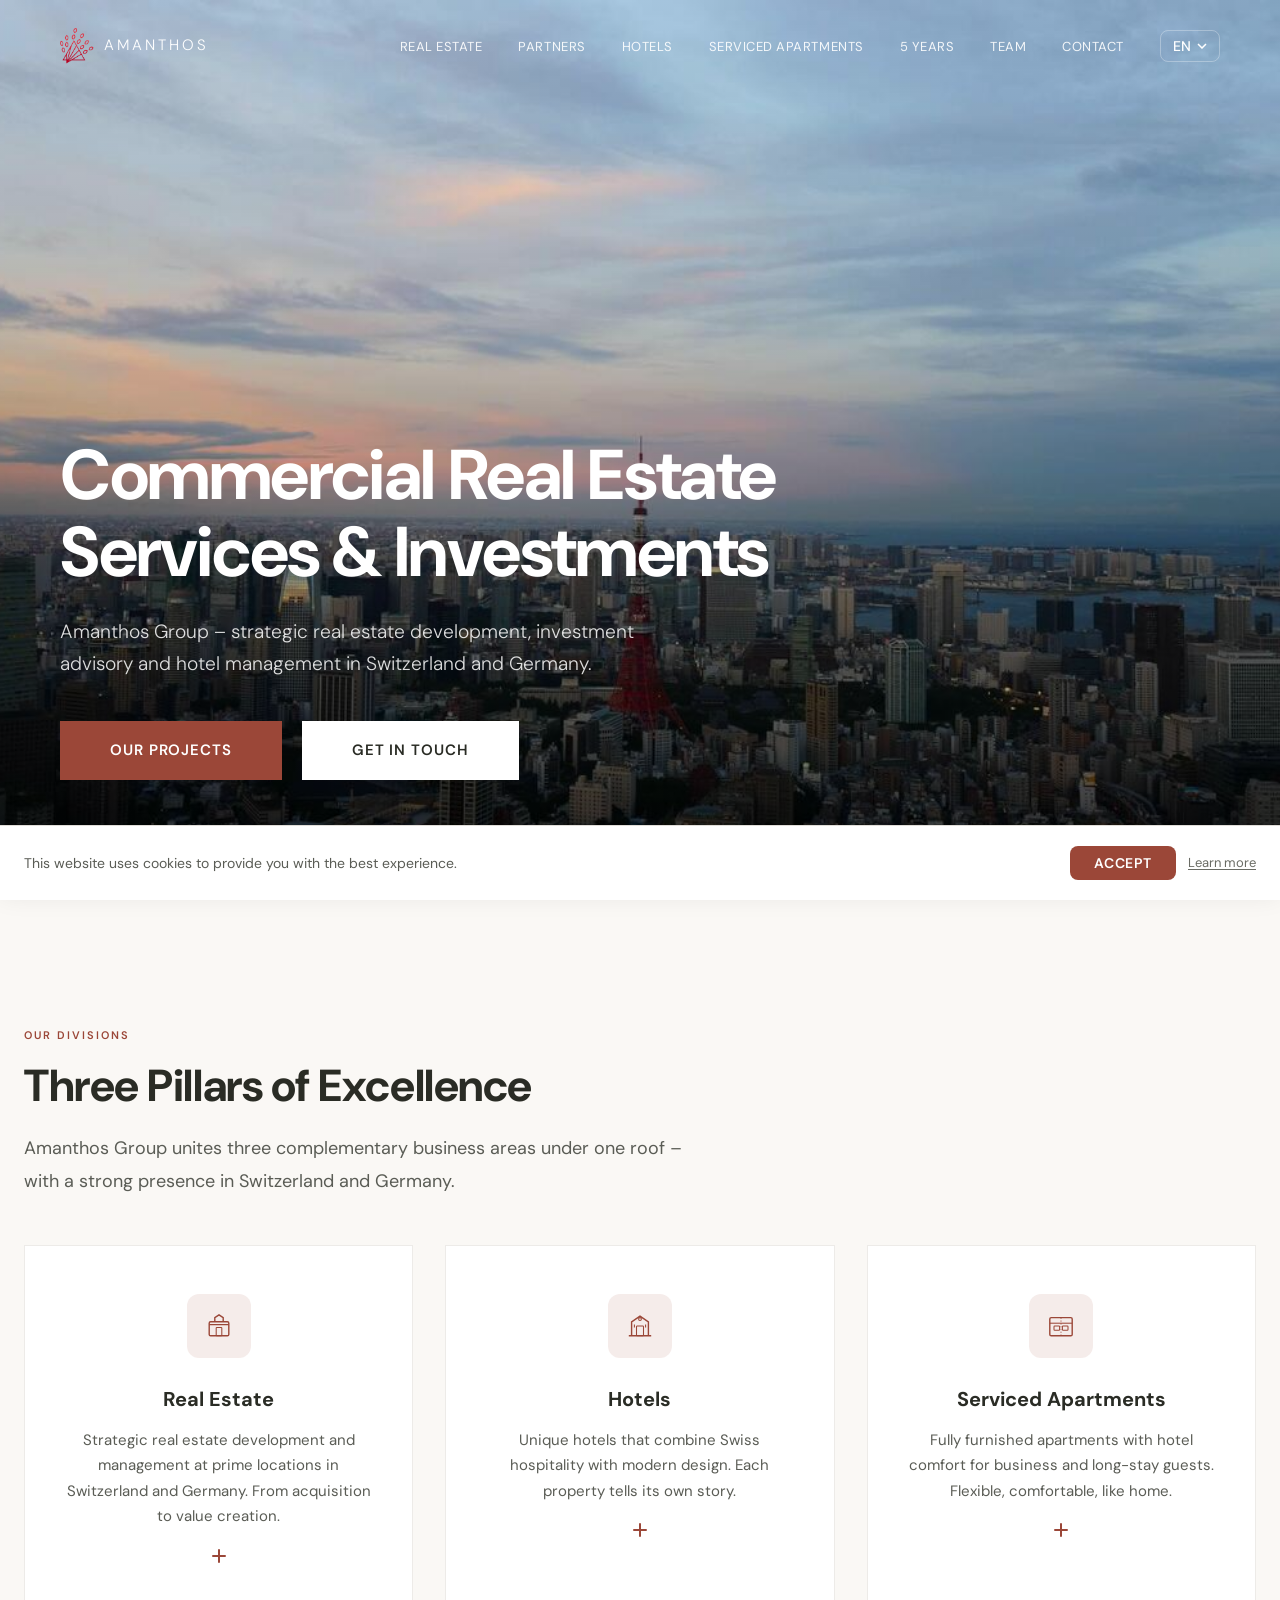
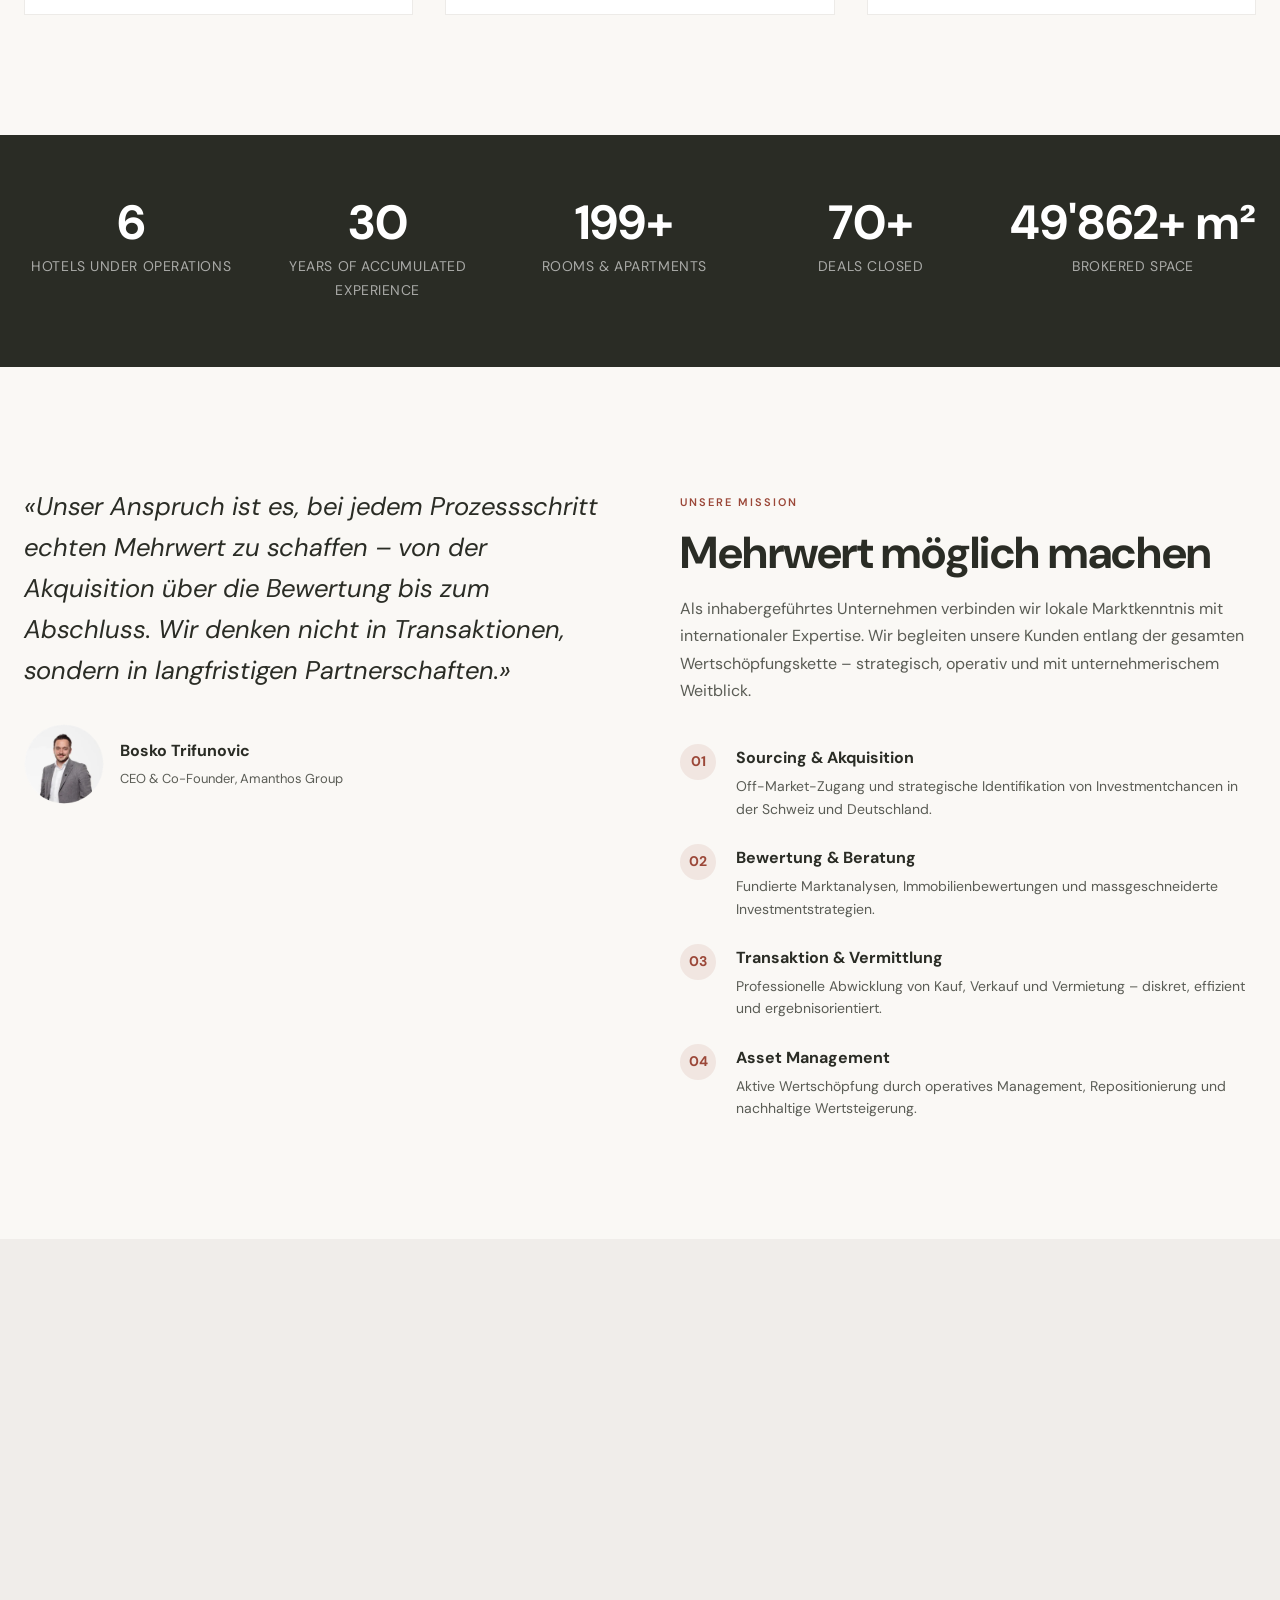
==== commit a6d93158: "v2.1: Major website redesign - new hero, quotes, partners & nav - Replace nav logo with red Amanthos" ====
--- a/index.html
+++ b/index.html
@@ -3,9 +3,15 @@
 <head>
   <meta charset="UTF-8">
   <meta name="viewport" content="width=device-width, initial-scale=1.0">
-  <title>Amanthos Group | Immobilien, Hotels &amp; Serviced Apartments</title>
-  <meta name="description" content="Amanthos Group vereint erstklassige Immobilien, Hotels und Serviced Apartments in der Schweiz und Deutschland. Qualität, Innovation und Gastfreundschaft.">
-  <meta name="robots" content="index, follow">
+  <title>Amanthos Group | Immobilien, Hotels &amp; Serviced Apartments | Schweiz &amp; Deutschland</title>
+  <meta name="description" content="Amanthos Group – Ihr Partner für Immobilien, Investmentberatung, Hotels und Serviced Apartments in der Schweiz und Deutschland. Über 70 abgeschlossene Deals, 50'000+ m² vermittelte Fläche.">
+  <meta name="keywords" content="Immobilien Schweiz, Real Estate Germany, Hotels, Serviced Apartments, Investmentberatung, Asset Management, Amanthos Group, Zürich, Stuttgart, Interlaken">
+  <meta name="robots" content="index, follow, max-image-preview:large, max-snippet:-1">
+  <meta name="geo.region" content="CH">
+  <meta name="geo.region" content="DE">
+  <meta name="geo.placename" content="Greppen, Luzern">
+  <meta name="geo.position" content="47.0652;8.4452">
+  <meta name="ICBM" content="47.0652, 8.4452">
   <link rel="canonical" href="https://www.amanthos.com/">
   <link rel="alternate" hreflang="de" href="https://www.amanthos.com/">
   <link rel="alternate" hreflang="en" href="https://www.amanthos.com/?lang=en">
@@ -14,26 +20,31 @@
   <!-- Open Graph -->
   <meta property="og:type" content="website">
   <meta property="og:title" content="Amanthos Group | Immobilien, Hotels &amp; Serviced Apartments">
-  <meta property="og:description" content="Amanthos Group vereint erstklassige Immobilien, Hotels und Serviced Apartments in der Schweiz.">
+  <meta property="og:description" content="Amanthos Group – Immobilien, Investmentberatung, Hotels und Serviced Apartments in der Schweiz und Deutschland. Über 70 Deals, 50'000+ m² vermittelt.">
   <meta property="og:image" content="https://www.amanthos.com/images/og-image.jpg">
   <meta property="og:image:width" content="1200">
   <meta property="og:image:height" content="630">
   <meta property="og:url" content="https://www.amanthos.com/">
-  <meta property="og:site_name" content="Amanthos Group GmbH">
+  <meta property="og:site_name" content="Amanthos Group">
   <meta property="og:locale" content="de_CH">
+  <meta property="og:locale:alternate" content="de_DE">
+  <meta property="og:locale:alternate" content="en_US">
 
   <!-- Twitter Card -->
   <meta name="twitter:card" content="summary_large_image">
   <meta name="twitter:title" content="Amanthos Group | Immobilien, Hotels &amp; Serviced Apartments">
-  <meta name="twitter:description" content="Amanthos Group vereint erstklassige Immobilien, Hotels und Serviced Apartments in der Schweiz.">
+  <meta name="twitter:description" content="Amanthos Group – Immobilien, Investmentberatung, Hotels und Serviced Apartments in der Schweiz und Deutschland.">
   <meta name="twitter:image" content="https://www.amanthos.com/images/og-image.jpg">
 
   <!-- Favicon -->
   <link rel="icon" href="./images/logo-amanthos.png" type="image/png">
 
   <!-- Preload hero image for LCP -->
-  <link rel="preload" href="./images/hero.webp" as="image" type="image/webp" fetchpriority="high">
+  <link rel="preload" href="./images/hero-main.jpg" as="image" type="image/jpeg" fetchpriority="high">
   <link rel="preload" href="./css/style.css" as="style">
+  <link rel="dns-prefetch" href="https://fonts.googleapis.com">
+  <link rel="dns-prefetch" href="https://www.google.com">
+  <link rel="dns-prefetch" href="https://api.mailbluster.com">
   <link rel="preconnect" href="https://fonts.googleapis.com">
   <link rel="preconnect" href="https://fonts.gstatic.com" crossorigin>
 
@@ -49,8 +60,8 @@
     .nav{position:fixed;top:0;left:0;right:0;z-index:100;padding:1.75rem 3.75rem;display:flex;align-items:center;justify-content:space-between;transition:all .3s ease}
     .nav.scrolled{background:rgba(255,255,255,.98);backdrop-filter:blur(20px);box-shadow:0 1px 0 rgba(0,0,0,.08);padding:1.125rem 3.75rem}
     .nav-logo{display:flex;align-items:center;text-decoration:none}
-    .nav-logo img{height:64px;width:auto;filter:brightness(0) invert(1);transition:all .3s}
-    .nav.scrolled .nav-logo img{height:52px;filter:none}
+    .nav-logo img{height:36px;width:auto;filter:none;transition:all .3s}
+    .nav.scrolled .nav-logo img{height:30px;filter:none}
     .nav-links{display:flex;gap:2rem;align-items:center;list-style:none}
     .nav-links a{color:rgba(255,255,255,.9);text-decoration:none;font-size:.875rem;font-weight:400;letter-spacing:.04em;text-transform:uppercase;transition:color .3s}
     .nav.scrolled .nav-links a{color:var(--color-text)}
@@ -61,15 +72,21 @@
     .hero-bg{position:absolute;inset:0;z-index:-2}
     .hero-bg picture{display:block;width:100%;height:100%}
     .hero-bg img{width:100%;height:100%;object-fit:cover}
-    .hero::before{content:'';position:absolute;inset:0;z-index:-1;background:linear-gradient(180deg,rgba(0,0,0,.15) 0%,rgba(0,0,0,.25) 40%,rgba(0,0,0,.65) 100%)}
+    .hero::before{content:'';position:absolute;inset:0;z-index:-1;background:linear-gradient(180deg,rgba(255,255,255,.15) 0%,rgba(0,0,0,.1) 40%,rgba(0,0,0,.55) 100%)}
     .hero h1{font-family:var(--font-heading);font-size:clamp(2.5rem,5.5vw,4.5rem);color:#fff;font-weight:700;line-height:1.1;margin-bottom:1.5rem;max-width:900px;letter-spacing:-.02em}
     .hero-sub{font-size:clamp(1.0625rem,1.5vw,1.25rem);color:rgba(255,255,255,.85);font-weight:300;margin-bottom:2.5rem;max-width:600px;line-height:1.7}
+    .hero-actions{display:flex;align-items:center;gap:20px;flex-wrap:wrap}
+    .btn{display:inline-flex;align-items:center;justify-content:center;gap:8px;font-family:var(--font-body);font-size:.875rem;font-weight:600;letter-spacing:.06em;text-transform:uppercase;line-height:1;padding:16px 36px;border:2px solid transparent;border-radius:0;cursor:pointer;white-space:nowrap;text-decoration:none}
+    .btn-accent{background-color:var(--color-accent);color:#fff;border-color:var(--color-accent)}
+    .btn-white{background-color:#fff;color:var(--color-primary);border-color:#fff}
+    .btn-xl{padding:20px 48px;font-size:.9375rem}
+    .hero-logo{height:clamp(36px,5vw,52px);width:auto;margin-bottom:24px;opacity:1;filter:brightness(0) invert(1) drop-shadow(0 2px 20px rgba(0,0,0,.3))}
     .sr-only{position:absolute;width:1px;height:1px;padding:0;margin:-1px;overflow:hidden;clip:rect(0,0,0,0);white-space:nowrap;border:0}
     .sr-only-focusable:focus{position:static;width:auto;height:auto;padding:.5rem 1rem;margin:0;overflow:visible;clip:auto;white-space:normal;background:var(--color-accent);color:#fff;z-index:1000;text-decoration:none;font-weight:600}
     @media(max-width:768px){
       .nav{padding:1rem 1.25rem}
-      .nav-logo img{height:48px}
-      .nav.scrolled .nav-logo img{height:40px}
+      .nav-logo img{height:36px}
+      .nav.scrolled .nav-logo img{height:32px}
       .nav-links{display:none;position:fixed;top:0;left:0;right:0;bottom:0;background:rgba(42,44,37,.97);backdrop-filter:blur(16px);flex-direction:column;justify-content:center;align-items:center;gap:0;z-index:100;padding:2rem}
       .nav-links.open{display:flex}
       .nav-links li{width:100%;text-align:center;border-bottom:1px solid rgba(255,255,255,.08)}
@@ -157,13 +174,31 @@
         }
       },
       {
+        "@type": "RealEstateAgent",
+        "name": "Amanthos Services GmbH",
+        "url": "https://www.amanthos.com",
+        "telephone": "+4971120909575",
+        "description": "Immobilienberatung, Investmentberatung und Vermittlung in Deutschland",
+        "address": {
+          "@type": "PostalAddress",
+          "streetAddress": "Löffelstr. 22-24",
+          "addressLocality": "Stuttgart",
+          "postalCode": "70597",
+          "addressCountry": "DE"
+        },
+        "areaServed": ["DE", "CH"],
+        "knowsAbout": ["Commercial Real Estate", "Residential Real Estate", "Hotel Investment", "Retail Leasing", "Asset Management"]
+      },
+      {
         "@type": "LocalBusiness",
-        "name": "Amanthos Group GmbH",
+        "name": "Amanthos Holding AG",
         "url": "https://www.amanthos.com",
         "telephone": "+41562001818",
         "address": {
           "@type": "PostalAddress",
-          "addressLocality": "Oberwil-Lieli",
+          "streetAddress": "Früemattli 1",
+          "addressLocality": "Greppen",
+          "postalCode": "6404",
           "addressCountry": "CH"
         }
       }
@@ -172,33 +207,22 @@
   </script>
 </head>
 <body>
-  <!-- Portal Overlay — Explore the Amanthos World -->
-  <div id="amanthos-portal" class="portal-overlay">
-    <canvas id="portal-canvas"></canvas>
-    <div class="portal-content">
-      <img src="./images/logo-original.png" alt="Amanthos Group" class="portal-logo">
-      <div class="portal-divider"></div>
-      <p class="portal-subtitle" data-i18n="portal.subtitle">Explore the Amanthos World</p>
-      <button class="portal-enter" data-i18n="portal.enter">Enter</button>
-    </div>
-  </div>
-
   <!-- Skip Link -->
   <a href="#main" class="sr-only sr-only-focusable" data-i18n="nav.skip">Zum Inhalt springen</a>
 
   <!-- Navigation -->
   <nav class="nav" id="nav" role="navigation" aria-label="Hauptnavigation">
     <a href="/" class="nav-logo" aria-label="Amanthos Group - Startseite">
-      <img src="./images/Amanthos-Group-Primary-Logo-Horizontal.png" alt="Amanthos Group" width="200" height="55">
+      <img src="./images/logo-icon.png" alt="Amanthos Group" width="48" height="48">
+      <span class="nav-logo-text">Amanthos</span>
     </a>
     <ul class="nav-links" id="navLinks">
-      <li><a href="#about" data-i18n="nav.about">Über uns</a></li>
+      <li><a href="#real-estate" data-i18n="nav.real_estate">Immobilien</a></li>
+      <li><a href="#partners" data-i18n="nav.partners">Partner</a></li>
+      <li><a href="#hotels" data-i18n="nav.hotels">Hotels</a></li>
+      <li><a href="#serviced-apartments" data-i18n="nav.serviced_apartments">Serviced Apartments</a></li>
       <li><a href="#celebration" data-i18n="nav.celebration">5 Jahre</a></li>
-      <li><a href="#hotels" data-i18n="nav.hotels">Hotels</a></li>
-      <li><a href="#real-estate" data-i18n="nav.real_estate">Immobilien</a></li>
-      <li><a href="#serviced-apartments" data-i18n="nav.serviced_apartments">Serviced Apartments</a></li>
       <li><a href="#team" data-i18n="nav.team">Team</a></li>
-      <li><a href="#partners" data-i18n="nav.partners">Partner</a></li>
       <li><a href="#contact" data-i18n="nav.contact">Kontakt</a></li>
       <li>
         <div class="lang-selector" id="langSelector" aria-label="Sprache wählen"></div>
@@ -216,17 +240,16 @@
     <section class="hero" id="hero">
       <div class="hero-bg">
         <picture>
-          <source srcset="./images/hero.webp" type="image/webp" media="(min-width: 769px)">
-          <source srcset="./images/hero-mobile.webp" type="image/webp" media="(max-width: 768px)">
-          <source srcset="./images/hero.jpg" type="image/jpeg" media="(min-width: 769px)">
-          <img src="./images/hero-mobile.jpg" alt="Amanthos Group - Erstklassige Hotels und Immobilien in der Schweiz" width="1920" height="1277" fetchpriority="high">
+          <source srcset="./images/hero-main.jpg" type="image/jpeg" media="(min-width: 769px)">
+          <source srcset="./images/hero-main.jpg" type="image/jpeg" media="(max-width: 768px)">
+          <img src="./images/hero-main.jpg" alt="Amanthos Group - Commercial Real Estate Services &amp; Investments" width="2400" height="1800" fetchpriority="high">
         </picture>
       </div>
-      <h1 data-text-reveal data-i18n="hero.title">Exzellenz in Immobilien &amp; Gastfreundschaft</h1>
-      <p class="hero-sub" data-i18n="hero.subtitle">Amanthos Group vereint erstklassige Immobilien, aussergewöhnliche Hotels und moderne Serviced Apartments in der Schweiz.</p>
+      <h1 data-text-reveal data-i18n="hero.title">Commercial Real Estate Services &amp; Investments</h1>
+      <p class="hero-sub" data-i18n="hero.subtitle">Amanthos Group – strategische Immobilienentwicklung, Investmentberatung und Hotelmanagement in der Schweiz und Deutschland.</p>
       <div class="hero-actions">
-        <a href="#hotels" class="btn btn-accent btn-xl" data-i18n="hero.cta_hotels">Unsere Hotels entdecken</a>
-        <a href="#team" class="btn btn-white btn-xl" data-i18n="hero.cta_contact">Kontakt aufnehmen</a>
+        <a href="#real-estate" class="btn btn-accent btn-xl" data-i18n="hero.cta_projects">Unsere Projekte</a>
+        <a href="#contact" class="btn btn-white btn-xl" data-i18n="hero.cta_contact">Kontakt aufnehmen</a>
       </div>
     </section>
 
@@ -316,9 +339,289 @@
             <span class="stat-label" data-i18n="stats.rooms">Zimmer & Apartments</span>
           </div>
           <div class="stat-item" data-stagger>
-            <span class="stat-number" data-count="50" data-suffix="+">0</span>
+            <span class="stat-number" data-count="70" data-suffix="+">0</span>
             <span class="stat-label" data-i18n="stats.deals">Abgeschlossene Deals</span>
           </div>
+          <div class="stat-item" data-stagger>
+            <span class="stat-number" data-count="50000" data-suffix="+ m²" data-separator="'">0</span>
+            <span class="stat-label" data-i18n="stats.area">Vermittelte Fläche (m²)</span>
+          </div>
+        </div>
+      </div>
+    </section>
+
+    <!-- Vision / Mehrwert Section -->
+    <section class="section vision-section" id="vision">
+      <div class="container">
+        <div class="vision-layout" data-animate>
+          <div class="vision-quote">
+            <blockquote>
+              <p class="vision-quote-text" data-i18n="vision.quote">&laquo;Unser Anspruch ist es, bei jedem Prozessschritt echten Mehrwert zu schaffen &ndash; von der Akquisition über die Bewertung bis zum Abschluss. Wir denken nicht in Transaktionen, sondern in langfristigen Partnerschaften.&raquo;</p>
+              <footer class="vision-quote-author">
+                <img src="./images/team/bosko-trifunovic.webp" alt="Bosko Trifunovic" width="56" height="56" loading="lazy" class="vision-author-img">
+                <div>
+                  <strong>Bosko Trifunovic</strong>
+                  <span>CEO & Co-Founder, Amanthos Group</span>
+                </div>
+              </footer>
+            </blockquote>
+          </div>
+          <div class="vision-content">
+            <p class="section-label" data-i18n="vision.label">Unsere Mission</p>
+            <h2 class="section-title" data-i18n="vision.title">Mehrwert möglich machen</h2>
+            <p class="vision-description" data-i18n="vision.description">Als inhabergeführtes Unternehmen verbinden wir lokale Marktkenntnis mit internationaler Expertise. Wir begleiten unsere Kunden entlang der gesamten Wertschöpfungskette &ndash; strategisch, operativ und mit unternehmerischem Weitblick.</p>
+            <div class="vision-services">
+              <div class="vision-service">
+                <span class="vision-service-number">01</span>
+                <div>
+                  <h4 data-i18n="vision.service_1_title">Sourcing & Akquisition</h4>
+                  <p data-i18n="vision.service_1_desc">Off-Market-Zugang und strategische Identifikation von Investmentchancen in der Schweiz und Deutschland.</p>
+                </div>
+              </div>
+              <div class="vision-service">
+                <span class="vision-service-number">02</span>
+                <div>
+                  <h4 data-i18n="vision.service_2_title">Bewertung & Beratung</h4>
+                  <p data-i18n="vision.service_2_desc">Fundierte Marktanalysen, Immobilienbewertungen und massgeschneiderte Investmentstrategien.</p>
+                </div>
+              </div>
+              <div class="vision-service">
+                <span class="vision-service-number">03</span>
+                <div>
+                  <h4 data-i18n="vision.service_3_title">Transaktion & Vermittlung</h4>
+                  <p data-i18n="vision.service_3_desc">Professionelle Abwicklung von Kauf, Verkauf und Vermietung &ndash; diskret, effizient und ergebnisorientiert.</p>
+                </div>
+              </div>
+              <div class="vision-service">
+                <span class="vision-service-number">04</span>
+                <div>
+                  <h4 data-i18n="vision.service_4_title">Asset Management</h4>
+                  <p data-i18n="vision.service_4_desc">Aktive Wertschöpfung durch operatives Management, Repositionierung und nachhaltige Wertsteigerung.</p>
+                </div>
+              </div>
+            </div>
+          </div>
+        </div>
+      </div>
+    </section>
+
+    <!-- Real Estate Section -->
+    <section class="section section-alt" id="real-estate">
+      <div class="container">
+        <!-- RE Header -->
+        <div class="re-header" data-animate>
+          <p class="section-label" data-i18n="real_estate.label">Immobilien</p>
+          <h2 class="section-title" data-text-reveal data-i18n="real_estate.title">Real Estate Advisory &amp; Investment</h2>
+          <p class="section-subtitle" data-i18n="real_estate.description">Wir sind nicht nur Berater &ndash; wir sind Unternehmer. Amanthos vereint tiefes Marktverständnis mit operativer Exzellenz, um nachhaltigen Mehrwert über den gesamten Immobilienzyklus zu schaffen.</p>
+        </div>
+
+        <!-- Asset Classes -->
+        <div class="re-sectors" data-stagger-parent>
+          <div class="re-sector" data-stagger>
+            <div class="re-sector-icon">
+              <svg width="32" height="32" viewBox="0 0 32 32" fill="none"><rect x="4" y="12" width="24" height="16" rx="1" stroke="#9b4738" stroke-width="1.5"/><path d="M4 16h24M12 12V6l4-3 4 3v6" stroke="#9b4738" stroke-width="1.5"/></svg>
+            </div>
+            <h4 data-i18n="re.sector_1">Commercial &amp; Office</h4>
+            <p data-i18n="re.sector_1_desc">Büroflächen, Co-Working und gewerbliche Immobilien an A-Standorten in DE und CH.</p>
+          </div>
+          <div class="re-sector" data-stagger>
+            <div class="re-sector-icon">
+              <svg width="32" height="32" viewBox="0 0 32 32" fill="none"><rect x="6" y="8" width="20" height="20" rx="1" stroke="#9b4738" stroke-width="1.5"/><path d="M6 14h20M16 8v20" stroke="#9b4738" stroke-width="1" stroke-dasharray="2 2"/><rect x="9" y="17" width="5" height="5" rx="0.5" stroke="#9b4738" stroke-width="1"/><rect x="18" y="17" width="5" height="5" rx="0.5" stroke="#9b4738" stroke-width="1"/></svg>
+            </div>
+            <h4 data-i18n="re.sector_2">Retail &amp; Hospitality</h4>
+            <p data-i18n="re.sector_2_desc">Internationale Expansion für Hotelmarken, Restaurants, F&amp;B und Retailer.</p>
+          </div>
+          <div class="re-sector" data-stagger>
+            <div class="re-sector-icon">
+              <svg width="32" height="32" viewBox="0 0 32 32" fill="none"><path d="M4 28h24M8 28V14l8-6 8 6v14" stroke="#9b4738" stroke-width="1.5"/><rect x="13" y="20" width="6" height="8" rx="0.5" stroke="#9b4738" stroke-width="1.5"/></svg>
+            </div>
+            <h4 data-i18n="re.sector_3">Residential &amp; Living</h4>
+            <p data-i18n="re.sector_3_desc">Wohnimmobilien, Micro-Living und Serviced Apartments &ndash; Verkauf und Vermittlung.</p>
+          </div>
+          <div class="re-sector" data-stagger>
+            <div class="re-sector-icon">
+              <svg width="32" height="32" viewBox="0 0 32 32" fill="none"><rect x="4" y="10" width="24" height="16" rx="1" stroke="#9b4738" stroke-width="1.5"/><path d="M4 18h24" stroke="#9b4738" stroke-width="1"/><path d="M10 10V6h12v4" stroke="#9b4738" stroke-width="1.5"/></svg>
+            </div>
+            <h4 data-i18n="re.sector_4">Logistics &amp; Industrial</h4>
+            <p data-i18n="re.sector_4_desc">Lagerflächen, Logistikimmobilien und Produktionsstätten in strategischen Lagen.</p>
+          </div>
+        </div>
+
+        <!-- Featured Deals Showcase -->
+        <div class="re-featured" data-stagger-parent>
+          <div class="re-featured-card" data-stagger>
+            <div class="re-featured-img">
+              <img src="./images/deals/friedrichstrasse-1.jpg" alt="City Gate, Friedrichstraße 6, Stuttgart" width="800" height="533" loading="lazy">
+            </div>
+            <div class="re-featured-info">
+              <span class="re-featured-tag">Stuttgart</span>
+              <h4>City Gate &ndash; Friedrichstraße 6</h4>
+              <p>Vermittlung der exklusiven Gastronomiefläche RITZI &ndash; ca. 485 m² Restaurant + 300 m² Terrasse im Herzen Stuttgarts.</p>
+              <div class="re-featured-meta">
+                <span>~785 m²</span>
+                <span>Gastronomie</span>
+                <span>Bosko Trifunovic</span>
+              </div>
+            </div>
+          </div>
+          <div class="re-featured-card" data-stagger>
+            <div class="re-featured-img">
+              <img src="./images/deals/dornhaldenstrasse-1.jpg" alt="Dornhaldenstraße 6, Stuttgart" width="800" height="533" loading="lazy">
+            </div>
+            <div class="re-featured-info">
+              <span class="re-featured-tag">Stuttgart</span>
+              <h4>Dornhaldenstraße 6</h4>
+              <p>Grossflächige Gewerbeimmobilie mit Potenzial für Umbau und Repositionierung &ndash; Vermittlung und Beratung.</p>
+              <div class="re-featured-meta">
+                <span>Gewerbe</span>
+                <span>Vermittlung</span>
+                <span>Bosko Trifunovic</span>
+              </div>
+            </div>
+          </div>
+          <div class="re-featured-card" data-stagger>
+            <div class="re-featured-img">
+              <img src="./images/deals/muellerstrasse-berlin.png" alt="Müllerstraße 153, Berlin" width="800" height="533" loading="lazy">
+            </div>
+            <div class="re-featured-info">
+              <span class="re-featured-tag">Berlin</span>
+              <h4>M&uuml;llerstraße 153 &ndash; Micro Living Conversion</h4>
+              <p>6'318 m² Gewerbeimmobilie in Berlin-Wedding &ndash; Conversion zu 126 Serviced Apartments mit BobW als Betreiber. DGNB Gold zertifiziert.</p>
+              <div class="re-featured-meta">
+                <span>6'318 m²</span>
+                <span>Investment</span>
+                <span>Bosko Trifunovic</span>
+              </div>
+            </div>
+          </div>
+          <div class="re-featured-card" data-stagger>
+            <div class="re-featured-img">
+              <img src="./images/deals/moninger-hof.jpg" alt="Moninger Hof, Karlsruhe" width="800" height="533" loading="lazy">
+            </div>
+            <div class="re-featured-info">
+              <span class="re-featured-tag">Karlsruhe</span>
+              <h4>Moninger Hof &ndash; Moninger Straße 7-11</h4>
+              <p>Neubau-Wohnprojekt mit 29 Wohneinheiten (70&ndash;150 m²) in der begehrten Karlsruher Weststadt &ndash; Verkauf und Vermarktung.</p>
+              <div class="re-featured-meta">
+                <span>29 Einheiten</span>
+                <span>Residential</span>
+                <span>Bosko Trifunovic</span>
+              </div>
+            </div>
+          </div>
+          <div class="re-featured-card" data-stagger>
+            <div class="re-featured-img">
+              <img src="./images/deals/eterna-park.png" alt="Eterna Park Nürnberg" width="800" height="533" loading="lazy">
+            </div>
+            <div class="re-featured-info">
+              <span class="re-featured-tag">N&uuml;rnberg</span>
+              <h4>Eterna Park &ndash; Kreuzsteinstraße 7</h4>
+              <p>Neubau-Mehrfamilienhaus mit 121 Wohneinheiten, ca. 6'954 m² &ndash; KfN QnG zertifiziert, Verkauf an Tishman Speyer.</p>
+              <div class="re-featured-meta">
+                <span>121 Einheiten</span>
+                <span>Investment</span>
+                <span>Bosko Trifunovic</span>
+              </div>
+            </div>
+          </div>
+          <div class="re-featured-card" data-stagger>
+            <div class="re-featured-img">
+              <img src="./images/deals/ayverdis-zurich.jpg" alt="Ayverdis, Bahnhofplatz Zürich" width="800" height="533" loading="lazy">
+            </div>
+            <div class="re-featured-info">
+              <span class="re-featured-tag">Z&uuml;rich</span>
+              <h4>Ayverdis &ndash; Bahnhofplatz</h4>
+              <p>Vermietung einer erstklassigen Retailfläche am Zürcher Bahnhofplatz &ndash; einer der meistfrequentierten Standorte der Schweiz.</p>
+              <div class="re-featured-meta">
+                <span>Retail</span>
+                <span>1A-Lage</span>
+                <span>Kaito Weingart</span>
+              </div>
+            </div>
+          </div>
+        </div>
+
+        <!-- Team Quotes above Deals -->
+        <div class="team-quotes-inline" data-stagger-parent>
+          <div class="team-quote-card" data-stagger>
+            <blockquote>
+              <p>&laquo;Technologie und saubere Prozesse sind der Schl&uuml;ssel, um in der Immobilienbranche echten Vorsprung zu schaffen &ndash; schneller, pr&auml;ziser und nachhaltiger als der Markt.&raquo;</p>
+            </blockquote>
+            <div class="team-quote-author">
+              <img src="./images/team/bogdan-trifunovic.webp" alt="Bogdan Trifunovic" width="48" height="48" loading="lazy">
+              <div>
+                <strong>Bogdan Trifunovic</strong>
+                <span>MD &amp; Co-Founder</span>
+              </div>
+            </div>
+          </div>
+          <div class="team-quote-card" data-stagger>
+            <blockquote>
+              <p>&laquo;Langfristige Partnerschaften mit unseren Kunden stehen f&uuml;r uns im Mittelpunkt &ndash; wir begleiten jeden Deal pers&ouml;nlich von der ersten Besichtigung bis zum Vertragsabschluss.&raquo;</p>
+            </blockquote>
+            <div class="team-quote-author">
+              <img src="./images/team/bruno-pina.webp" alt="Julian Neyer" width="48" height="48" loading="lazy">
+              <div>
+                <strong>Julian Neyer</strong>
+                <span>Partner</span>
+              </div>
+            </div>
+          </div>
+          <div class="team-quote-card" data-stagger>
+            <blockquote>
+              <p>&laquo;Jede Fl&auml;che hat Potenzial &ndash; unser Ziel ist es, die perfekte Verbindung zwischen Standort, Mieter und Eigent&uuml;mer herzustellen und so f&uuml;r alle Seiten Mehrwert zu schaffen.&raquo;</p>
+            </blockquote>
+            <div class="team-quote-author">
+              <img src="./images/team/kaito-weingart.webp" alt="Kaito Weingart" width="48" height="48" loading="lazy">
+              <div>
+                <strong>Kaito Weingart</strong>
+                <span>Partner</span>
+              </div>
+            </div>
+          </div>
+        </div>
+
+        <!-- Deals Panel -->
+        <div class="deals-panel-full" data-animate>
+          <div class="deals-panel" id="dealsPanel">
+            <div class="deals-panel-header">
+              <h3 class="deals-panel-title" data-i18n="real_estate.deals_label">Track Record &ndash; Ausgewählte Transaktionen</h3>
+              <div class="deals-tab-btns">
+                <button class="deals-tab-btn active" data-country="de" type="button">
+                  <svg viewBox="0 0 32 24" width="22" height="16" aria-hidden="true"><rect width="32" height="8" fill="#000"/><rect y="8" width="32" height="8" fill="#D00"/><rect y="16" width="32" height="8" fill="#FFCE00"/><rect width="32" height="24" rx="2" fill="none" stroke="#e0e0e0" stroke-width="0.5"/></svg>
+                  <span data-i18n="deals.germany">Deutschland</span>
+                </button>
+                <button class="deals-tab-btn" data-country="ch" type="button">
+                  <svg viewBox="0 0 32 24" width="22" height="16" aria-hidden="true"><rect width="32" height="24" rx="2" fill="#D52B1E"/><path d="M14 6h4v12h-4z" fill="#fff"/><path d="M10 10h12v4H10z" fill="#fff"/></svg>
+                  <span data-i18n="deals.switzerland">Schweiz</span>
+                </button>
+              </div>
+            </div>
+            <ul class="deals-list" id="dealsList"></ul>
+          </div>
+        </div>
+      </div>
+    </section>
+
+    <!-- Partners Section -->
+    <section class="section" id="partners">
+      <div class="container" data-animate>
+        <p class="section-label" data-i18n="partners.label">Partner</p>
+        <h2 class="section-title" data-text-reveal data-i18n="partners.title">Partner &amp; Investoren</h2>
+        <p class="section-subtitle" data-i18n="partners.subtitle">Wir arbeiten mit führenden Marken und Investoren zusammen, um nachhaltige Werte zu schaffen.</p>
+        <div class="partners-grid" data-stagger-parent>
+          <div class="partner-logo" data-stagger><img src="./images/partners/dunman-capital.jpg" alt="Dunman Capital" width="160" height="60" loading="lazy" style="max-height:80px"></div>
+          <div class="partner-logo" data-stagger><img src="./images/partners/bobw.png" alt="Bob W." width="160" height="60" loading="lazy"></div>
+          <div class="partner-logo" data-stagger><img src="./images/partners/limehome.png" alt="Limehome" width="160" height="60" loading="lazy" style="max-height:80px"></div>
+          <div class="partner-logo" data-stagger><img src="./images/partners/herecon.png" alt="HERECON" width="160" height="60" loading="lazy"></div>
+          <div class="partner-logo" data-stagger><img src="./images/partners/mcdreams.png" alt="McDreams Hotels" width="160" height="60" loading="lazy"></div>
+          <div class="partner-logo" data-stagger><img src="./images/partners/vorreiter.png" alt="Vorreiter AG" width="160" height="60" loading="lazy"></div>
+          <div class="partner-logo" data-stagger><img src="./images/partners/myspa.webp" alt="MySpa" width="160" height="60" loading="lazy"></div>
+          <div class="partner-logo" data-stagger><img src="./images/partners/radisson.webp" alt="Radisson" width="160" height="60" loading="lazy"></div>
+          <div class="partner-logo" data-stagger><img src="./images/partners/decathlon.webp" alt="Decathlon" width="160" height="60" loading="lazy"></div>
+          <div class="partner-logo" data-stagger><img src="./images/partners/currily.svg" alt="Currily" width="160" height="60" loading="lazy"></div>
+          <div class="partner-logo" data-stagger><img src="./images/partners/lbbw.png" alt="LBBW" width="160" height="60" loading="lazy" style="max-height:32px"></div>
+          <div class="partner-logo" data-stagger><img src="./images/partners/union-investment.png" alt="Union Investment" width="160" height="60" loading="lazy" style="max-height:32px"></div>
         </div>
       </div>
     </section>
@@ -335,167 +638,58 @@
       </div>
     </section>
 
-    <!-- Hotels Section -->
-    <section class="section" id="hotels">
-      <div class="container">
-        <p class="section-label" data-i18n="hotels.label" data-animate>Unsere Hotels</p>
-        <h2 class="section-title" data-text-reveal data-i18n="hotels.title" data-animate>Einzigartige Hotels in der Schweiz</h2>
-        <p class="section-subtitle" data-i18n="hotels.subtitle" data-animate>Drei aussergewöhnliche Häuser, drei einzigartige Erlebnisse.</p>
-
-        <!-- Prize by Radisson -->
-        <article class="hotel-showcase" data-animate>
-          <div class="hotel-slider">
-            <div class="hotel-slider-track">
-              <div class="hotel-slide"><picture><source srcset="./images/prize-radisson/gallery-1.webp" type="image/webp"><img src="./images/prize-radisson/gallery-1.jpg" alt="Prize by Radisson Design Room" width="800" height="532" loading="lazy"></picture></div>
-              <div class="hotel-slide"><picture><source srcset="./images/prize-radisson/gallery-2.webp" type="image/webp"><img src="./images/prize-radisson/gallery-2.jpg" alt="Prize by Radisson Zimmer" width="800" height="532" loading="lazy"></picture></div>
-              <div class="hotel-slide"><picture><source srcset="./images/prize-radisson/gallery-3.webp" type="image/webp"><img src="./images/prize-radisson/gallery-3.jpg" alt="Prize by Radisson Lounge" width="800" height="532" loading="lazy"></picture></div>
-            </div>
-            <button class="slider-btn slider-prev" aria-label="Vorheriges Bild">&#10094;</button>
-            <button class="slider-btn slider-next" aria-label="Nächstes Bild">&#10095;</button>
-            <div class="slider-dots"></div>
-          </div>
-          <div class="hotel-info">
-            <h3 data-i18n="hotels.prize.name">Prize by Radisson</h3>
-            <p class="hotel-location">
-              <svg width="16" height="16" viewBox="0 0 16 16" fill="none" aria-hidden="true"><path d="M8 1C5.24 1 3 3.24 3 6c0 3.75 5 9 5 9s5-5.25 5-9c0-2.76-2.24-5-5-5zm0 7a2 2 0 110-4 2 2 0 010 4z" fill="#9b4738"/></svg>
-              <span data-i18n="hotels.prize.location">Affoltern am Albis, Zürich</span>
-            </p>
-            <p class="hotel-description" data-i18n="hotels.prize.description">Ein modernes Designhotel in Zusammenarbeit mit Radisson. Zeitgemässer Komfort trifft auf erstklassigen Service in der Region Zürich.</p>
-            <ul class="hotel-features">
-              <li>Design Rooms</li>
-              <li>Meeting Rooms</li>
-              <li data-i18n="hotels.prize.features.2">Zentrale Lage</li>
-            </ul>
-            <a href="https://www.radissonhotels.com/de-de/hotels/prize-by-radisson-affoltern-am-albis" class="btn btn-accent" target="_blank" rel="noopener" data-i18n="hotels.cta">Website besuchen</a>
-          </div>
-        </article>
-
-        <!-- Chalet Swiss -->
-        <article class="hotel-showcase" data-animate>
-          <div class="hotel-slider">
-            <div class="hotel-slider-track">
-              <div class="hotel-slide"><picture><source srcset="./images/chalet-swiss/gallery-1.webp" type="image/webp"><img src="./images/chalet-swiss/gallery-1.jpg" alt="Chalet Swiss Interlaken Zimmer" width="800" height="532" loading="lazy"></picture></div>
-              <div class="hotel-slide"><picture><source srcset="./images/chalet-swiss/gallery-2.webp" type="image/webp"><img src="./images/chalet-swiss/gallery-2.jpg" alt="Chalet Swiss Restaurant" width="800" height="532" loading="lazy"></picture></div>
-              <div class="hotel-slide"><picture><source srcset="./images/chalet-swiss/gallery-3.webp" type="image/webp"><img src="./images/chalet-swiss/gallery-3.jpg" alt="Chalet Swiss Panoramablick" width="800" height="532" loading="lazy"></picture></div>
-            </div>
-            <button class="slider-btn slider-prev" aria-label="Vorheriges Bild">&#10094;</button>
-            <button class="slider-btn slider-next" aria-label="Nächstes Bild">&#10095;</button>
-            <div class="slider-dots"></div>
-          </div>
-          <div class="hotel-info">
-            <h3 data-i18n="hotels.chalet.name">Chalet Swiss</h3>
-            <p class="hotel-location">
-              <svg width="16" height="16" viewBox="0 0 16 16" fill="none" aria-hidden="true"><path d="M8 1C5.24 1 3 3.24 3 6c0 3.75 5 9 5 9s5-5.25 5-9c0-2.76-2.24-5-5-5zm0 7a2 2 0 110-4 2 2 0 010 4z" fill="#9b4738"/></svg>
-              <span data-i18n="hotels.chalet.location">Interlaken, Berner Oberland</span>
-            </p>
-            <p class="hotel-description" data-i18n="hotels.chalet.description">Alpiner Charme im Herzen von Interlaken. Traditionelle Schweizer Gastfreundschaft mit Blick auf Eiger, Mönch und Jungfrau.</p>
-            <ul class="hotel-features">
-              <li data-i18n="hotels.chalet.features.0">Alpines Design</li>
-              <li>Restaurant</li>
-              <li data-i18n="hotels.chalet.features.2">Panoramablick</li>
-              <li>Jungfrau Region</li>
-            </ul>
-            <a href="https://chalet-swiss.ch/" class="btn btn-accent" target="_blank" rel="noopener" data-i18n="hotels.cta">Website besuchen</a>
-          </div>
-        </article>
-
-        <!-- Hotel Mulin -->
-        <article class="hotel-showcase" data-animate>
-          <div class="hotel-slider">
-            <div class="hotel-slider-track">
-              <div class="hotel-slide"><picture><source srcset="./images/hotel-mulin/Mulin.jpg" type="image/jpeg"><img src="./images/hotel-mulin/Mulin.jpg" alt="Hotel Mulin by Amanthos" width="800" height="600" loading="lazy"></picture></div>
-              <div class="hotel-slide"><picture><source srcset="./images/hotel-mulin/gallery-2.webp" type="image/webp"><img src="./images/hotel-mulin/gallery-2.jpg" alt="Hotel Mulin Zimmer" width="800" height="532" loading="lazy"></picture></div>
-              <div class="hotel-slide"><picture><source srcset="./images/hotel-mulin/gallery-3.webp" type="image/webp"><img src="./images/hotel-mulin/gallery-3.jpg" alt="Hotel Mulin Bar" width="800" height="532" loading="lazy"></picture></div>
-            </div>
-            <button class="slider-btn slider-prev" aria-label="Vorheriges Bild">&#10094;</button>
-            <button class="slider-btn slider-next" aria-label="Nächstes Bild">&#10095;</button>
-            <div class="slider-dots"></div>
-          </div>
-          <div class="hotel-info">
-            <h3 data-i18n="hotels.mulin.name">Hotel Mulin by Amanthos</h3>
-            <p class="hotel-location">
-              <svg width="16" height="16" viewBox="0 0 16 16" fill="none" aria-hidden="true"><path d="M8 1C5.24 1 3 3.24 3 6c0 3.75 5 9 5 9s5-5.25 5-9c0-2.76-2.24-5-5-5zm0 7a2 2 0 110-4 2 2 0 010 4z" fill="#9b4738"/></svg>
-              <span data-i18n="hotels.mulin.location">Breil / Brigels, Graubünden</span>
-            </p>
-            <p class="hotel-description" data-i18n="hotels.mulin.description">Ein Boutique-Hotel mit charmantem Restaurant und Bar. Kulinarische Exzellenz und gemütliche Atmosphäre vereint.</p>
-            <ul class="hotel-features">
-              <li data-i18n="hotels.mulin.features.0">Boutique Zimmer</li>
-              <li>Bar &amp; Lounge</li>
-              <li>Events</li>
-            </ul>
-            <a href="https://www.hotelmulin.ch" class="btn btn-accent" target="_blank" rel="noopener" data-i18n="hotels.cta">Website besuchen</a>
-          </div>
-        </article>
+    <!-- Hotels Section — Compact -->
+    <section class="section section-alt hotels-compact" id="hotels">
+      <div class="container" data-animate>
+        <p class="section-label" data-i18n="hotels.label">Unsere Hotels</p>
+        <h2 class="section-title" data-text-reveal data-i18n="hotels.title">Einzigartige Hotels in der Schweiz</h2>
+        <div class="hotels-card-grid" data-stagger-parent>
+          <a href="https://www.radissonhotels.com/de-de/hotels/prize-by-radisson-affoltern-am-albis" class="hotel-card" target="_blank" rel="noopener" data-stagger>
+            <div class="hotel-card-img">
+              <picture>
+                <source srcset="./images/prize-radisson/gallery-1.webp" type="image/webp">
+                <img src="./images/prize-radisson/gallery-1.jpg" alt="Prize by Radisson" width="800" height="532" loading="lazy">
+              </picture>
+            </div>
+            <div class="hotel-card-info">
+              <h3 data-i18n="hotels.prize.name">Prize by Radisson</h3>
+              <p class="hotel-card-location" data-i18n="hotels.prize.location">Affoltern am Albis, Zürich</p>
+            </div>
+          </a>
+          <a href="https://chalet-swiss.ch/" class="hotel-card" target="_blank" rel="noopener" data-stagger>
+            <div class="hotel-card-img">
+              <picture>
+                <source srcset="./images/chalet-swiss/gallery-1.webp" type="image/webp">
+                <img src="./images/chalet-swiss/gallery-1.jpg" alt="Chalet Swiss Interlaken" width="800" height="532" loading="lazy">
+              </picture>
+            </div>
+            <div class="hotel-card-info">
+              <h3 data-i18n="hotels.chalet.name">Chalet Swiss</h3>
+              <p class="hotel-card-location" data-i18n="hotels.chalet.location">Interlaken, Berner Oberland</p>
+            </div>
+          </a>
+          <a href="https://www.hotelmulin.ch" class="hotel-card" target="_blank" rel="noopener" data-stagger>
+            <div class="hotel-card-img">
+              <picture>
+                <source srcset="./images/hotel-mulin/Mulin.jpg" type="image/jpeg">
+                <img src="./images/hotel-mulin/Mulin.jpg" alt="Hotel Mulin by Amanthos" width="800" height="600" loading="lazy">
+              </picture>
+            </div>
+            <div class="hotel-card-info">
+              <h3 data-i18n="hotels.mulin.name">Hotel Mulin by Amanthos</h3>
+              <p class="hotel-card-location" data-i18n="hotels.mulin.location">Breil / Brigels, Graubünden</p>
+            </div>
+          </a>
+        </div>
       </div>
     </section>
 
-    <!-- Real Estate Section -->
-    <section class="section section-alt" id="real-estate">
-      <div class="container">
-        <div class="split-section" data-animate>
-          <div class="split-content">
-            <p class="section-label" data-i18n="real_estate.label">Immobilien</p>
-            <h2 class="section-title" data-i18n="real_estate.title">Real Estate</h2>
-            <p class="split-description" data-i18n="real_estate.description">Amanthos Group entwickelt und verwaltet Immobilien an ausgewählten Standorten in der Schweiz. Unser Fokus liegt auf nachhaltiger Wertschöpfung und langfristigen Partnerschaften.</p>
-            <ul class="feature-list">
-              <li>
-                <svg width="20" height="20" viewBox="0 0 20 20" fill="none" aria-hidden="true"><path d="M16.667 5L7.5 14.167 3.333 10" stroke="#9b4738" stroke-width="2" stroke-linecap="round" stroke-linejoin="round"/></svg>
-                <span data-i18n="real_estate.features.0">Internationale Expansion für Hotelmarken, Restaurants oder Retail</span>
-              </li>
-              <li>
-                <svg width="20" height="20" viewBox="0 0 20 20" fill="none" aria-hidden="true"><path d="M16.667 5L7.5 14.167 3.333 10" stroke="#9b4738" stroke-width="2" stroke-linecap="round" stroke-linejoin="round"/></svg>
-                <span data-i18n="real_estate.features.1">Investmentberatung &amp; Verkauf</span>
-              </li>
-              <li>
-                <svg width="20" height="20" viewBox="0 0 20 20" fill="none" aria-hidden="true"><path d="M16.667 5L7.5 14.167 3.333 10" stroke="#9b4738" stroke-width="2" stroke-linecap="round" stroke-linejoin="round"/></svg>
-                <span data-i18n="real_estate.features.2">Asset &amp; Property Management</span>
-              </li>
-              <li>
-                <svg width="20" height="20" viewBox="0 0 20 20" fill="none" aria-hidden="true"><path d="M16.667 5L7.5 14.167 3.333 10" stroke="#9b4738" stroke-width="2" stroke-linecap="round" stroke-linejoin="round"/></svg>
-                <span data-i18n="real_estate.features.3">Immobilienbewertung &amp; Verkauf</span>
-              </li>
-            </ul>
-          </div>
-          <div class="deals-panel" id="dealsPanel">
-            <div class="deals-panel-header">
-              <h3 class="deals-panel-title" data-i18n="real_estate.deals_label">Einige unserer Deals:</h3>
-              <div class="deals-tab-btns">
-                <button class="deals-tab-btn" data-country="de" type="button">
-                  <svg viewBox="0 0 32 24" width="22" height="16" aria-hidden="true"><rect width="32" height="8" fill="#000"/><rect y="8" width="32" height="8" fill="#D00"/><rect y="16" width="32" height="8" fill="#FFCE00"/><rect width="32" height="24" rx="2" fill="none" stroke="#e0e0e0" stroke-width="0.5"/></svg>
-                  <span data-i18n="deals.germany">Deutschland</span>
-                </button>
-                <button class="deals-tab-btn active" data-country="ch" type="button">
-                  <svg viewBox="0 0 32 24" width="22" height="16" aria-hidden="true"><rect width="32" height="24" rx="2" fill="#D52B1E"/><path d="M14 6h4v12h-4z" fill="#fff"/><path d="M10 10h12v4H10z" fill="#fff"/></svg>
-                  <span data-i18n="deals.switzerland">Schweiz</span>
-                </button>
-              </div>
-            </div>
-            <ul class="deals-list" id="dealsList"></ul>
-          </div>
-        </div>
-      </div>
-    </section>
-
-
-    <!-- Serviced Apartments / Amanthos Living Section -->
-    <section class="section living-section" id="serviced-apartments">
-      <div class="container">
-        <div class="living-header" data-animate>
-          <p class="section-label" data-i18n="serviced_apartments.label">Serviced Apartments</p>
-          <h2 class="section-title" data-text-reveal data-i18n="serviced_apartments.title">Wohnen mit Hotelkomfort</h2>
-          <p class="section-subtitle" data-i18n="serviced_apartments.description">Amanthos Living bietet vollmöblierte Serviced Apartments in Zürich, Solothurn und Nyon. Ideal für Business-Reisende und Langzeitgäste, die mehr als ein Hotelzimmer suchen.</p>
-        </div>
-
-        <!-- Hero Image -->
-        <div class="living-hero-image" data-animate>
-          <picture>
-            <source srcset="./images/amanthos-living/landing-hero.webp" type="image/webp">
-            <img src="./images/amanthos-living/landing-hero.jpg" alt="Amanthos Living - Serviced Apartments" width="2400" height="1596" loading="lazy">
-          </picture>
-        </div>
-
-        <!-- Location Cards -->
-        <div class="living-locations" data-stagger-parent>
+    <!-- Serviced Apartments — Compact -->
+    <section class="section living-section-compact" id="serviced-apartments">
+      <div class="container" data-animate>
+        <p class="section-label" data-i18n="serviced_apartments.label">Serviced Apartments</p>
+        <h2 class="section-title" data-text-reveal data-i18n="serviced_apartments.title">Wohnen mit Hotelkomfort</h2>
+        <div class="living-compact-grid" data-stagger-parent>
           <div class="living-location-card" data-stagger>
             <div class="living-location-img">
               <picture>
@@ -530,177 +724,99 @@
             </div>
           </div>
         </div>
-
-        <!-- Features + Room Preview -->
-        <div class="living-room-preview" data-animate>
-          <div class="living-gallery-grid">
-            <div class="living-gallery-main">
-              <picture>
-                <source srcset="./images/amanthos-living/zurich/living-room.webp" type="image/webp">
-                <img src="./images/amanthos-living/zurich/living-room.jpg" alt="Amanthos Living - Wohnzimmer" width="1600" height="1065" loading="lazy">
-              </picture>
-            </div>
-            <div class="living-gallery-side">
-              <div class="living-gallery-side-img">
-                <picture>
-                  <source srcset="./images/amanthos-living/zurich/kitchen.webp" type="image/webp">
-                  <img src="./images/amanthos-living/zurich/kitchen.jpg" alt="Amanthos Living - Küche" width="1600" height="1065" loading="lazy">
-                </picture>
-              </div>
-              <div class="living-gallery-side-img">
-                <picture>
-                  <source srcset="./images/amanthos-living/zurich/bedroom.webp" type="image/webp">
-                  <img src="./images/amanthos-living/zurich/bedroom.jpg" alt="Amanthos Living - Schlafzimmer" width="1600" height="1064" loading="lazy">
-                </picture>
-              </div>
-            </div>
-          </div>
-          <div class="living-room-info">
-            <h3 data-i18n="serviced_apartments.room_title">Ihr Zuhause auf Zeit</h3>
-            <p data-i18n="serviced_apartments.room_description">Grosszügige, lichtdurchflutete Apartments mit allem, was Sie brauchen. Hochwertige Möbel, vollständig ausgestattete Küche und ein Ambiente, das sich sofort wie Zuhause anfühlt.</p>
-            <div class="living-room-specs">
-              <div class="living-spec">
-                <span class="living-spec-value" data-i18n="serviced_apartments.spec_1_value">Ab 30m²</span>
-                <span class="living-spec-label" data-i18n="serviced_apartments.spec_1_label">Wohnfläche</span>
-              </div>
-              <div class="living-spec">
-                <span class="living-spec-value" data-i18n="serviced_apartments.spec_2_value">Ab 1 Monat</span>
-                <span class="living-spec-label" data-i18n="serviced_apartments.spec_2_label">Mindestaufenthalt</span>
-              </div>
-              <div class="living-spec">
-                <span class="living-spec-value" data-i18n="serviced_apartments.spec_3_value">3 Städte</span>
-                <span class="living-spec-label" data-i18n="serviced_apartments.spec_3_label">Standorte</span>
-              </div>
-            </div>
-            <a href="https://www.amanthosliving.com" class="btn btn-accent" target="_blank" rel="noopener" data-i18n="serviced_apartments.cta">amanthosliving.com besuchen</a>
-          </div>
+        <div class="living-compact-cta">
+          <a href="https://www.amanthosliving.com" class="btn btn-accent" target="_blank" rel="noopener" data-i18n="serviced_apartments.cta">amanthosliving.com besuchen</a>
         </div>
       </div>
     </section>
 
     <!-- Team Section -->
-    <section class="section section-alt" id="team">
+    <section class="section" id="team">
       <div class="container">
         <p class="section-label" data-i18n="team.label" data-animate>Unser Team</p>
         <h2 class="section-title" data-text-reveal data-i18n="team.title" data-animate>Die Menschen hinter Amanthos</h2>
         <p class="section-subtitle" data-i18n="team.subtitle" data-animate>Ein engagiertes Team mit Leidenschaft für Immobilien und Gastfreundschaft.</p>
-        <div class="team-countries">
-          <!-- Switzerland Team -->
-          <div class="team-country-group" data-stagger-parent>
-            <div class="team-country-flag">
-              <svg viewBox="0 0 32 24" width="28" height="20" aria-hidden="true"><rect width="32" height="24" rx="2" fill="#D52B1E"/><path d="M14 6h4v12h-4z" fill="#fff"/><path d="M10 10h12v4H10z" fill="#fff"/></svg>
-              <span data-i18n="deals.switzerland">Schweiz</span>
-            </div>
-            <div class="team-grid-country">
-              <!-- Bogdan Trifunovic -->
-              <div class="team-card" data-stagger>
-                <picture>
-                  <source srcset="./images/team/bogdan-trifunovic.webp" type="image/webp">
-                  <img src="./images/team/bogdan-trifunovic.jpg" alt="Bogdan Trifunovic" width="300" height="300" loading="lazy">
-                </picture>
-                <h3>Bogdan Trifunovic</h3>
-                <p class="team-role">MD & Co-Founder</p>
-                <p class="team-focus">AI Development & Hotel Operations</p>
-                <a href="mailto:bogdan.trifunovic@amanthos.com" class="team-email" aria-label="E-Mail Bogdan Trifunovic">
-                  <svg width="18" height="18" viewBox="0 0 20 20" fill="currentColor"><path d="M2.003 5.884L10 9.882l7.997-3.998A2 2 0 0016 4H4a2 2 0 00-1.997 1.884z"/><path d="M18 8.118l-8 4-8-4V14a2 2 0 002 2h12a2 2 0 002-2V8.118z"/></svg>
-                </a>
-              </div>
-              <!-- Bosko Trifunovic -->
-              <div class="team-card" data-stagger>
-                <picture>
-                  <source srcset="./images/team/bosko-trifunovic.webp" type="image/webp">
-                  <img src="./images/team/bosko-trifunovic.jpg" alt="Bosko Trifunovic" width="300" height="300" loading="lazy">
-                </picture>
-                <h3>Bosko Trifunovic</h3>
-                <p class="team-role">CEO & Co-Founder</p>
-                <p class="team-focus">Commercial & Residential Real Estate</p>
-                <a href="mailto:bosko.trifunovic@amanthos.com" class="team-email" aria-label="E-Mail Bosko Trifunovic">
-                  <svg width="18" height="18" viewBox="0 0 20 20" fill="currentColor"><path d="M2.003 5.884L10 9.882l7.997-3.998A2 2 0 0016 4H4a2 2 0 00-1.997 1.884z"/><path d="M18 8.118l-8 4-8-4V14a2 2 0 002 2h12a2 2 0 002-2V8.118z"/></svg>
-                </a>
-              </div>
-              <!-- Kaito Weingart -->
-              <div class="team-card" data-stagger>
-                <picture>
-                  <source srcset="./images/team/kaito-weingart.webp" type="image/webp">
-                  <img src="./images/team/kaito-weingart.jpg" alt="Kaito Weingart" width="300" height="300" loading="lazy">
-                </picture>
-                <h3>Kaito Weingart</h3>
-                <p class="team-role">Partner</p>
-                <p class="team-focus">Commercial Real Estate, Hotel Operations & Finance</p>
-                <a href="mailto:kaito.weingart@amanthos.com" class="team-email" aria-label="E-Mail Kaito Weingart">
-                  <svg width="18" height="18" viewBox="0 0 20 20" fill="currentColor"><path d="M2.003 5.884L10 9.882l7.997-3.998A2 2 0 0016 4H4a2 2 0 00-1.997 1.884z"/><path d="M18 8.118l-8 4-8-4V14a2 2 0 002 2h12a2 2 0 002-2V8.118z"/></svg>
-                </a>
-              </div>
-            </div>
-          </div>
-
-          <!-- Germany Team -->
-          <div class="team-country-group" data-stagger-parent>
-            <div class="team-country-flag">
-              <svg viewBox="0 0 32 24" width="28" height="20" aria-hidden="true"><rect width="32" height="8" fill="#000"/><rect y="8" width="32" height="8" fill="#D00"/><rect y="16" width="32" height="8" fill="#FFCE00"/><rect width="32" height="24" rx="2" fill="none" stroke="#e0e0e0" stroke-width="0.5"/></svg>
-              <span data-i18n="deals.germany">Deutschland</span>
-            </div>
-            <div class="team-grid-country">
-              <!-- Julian Neyer (swapped picture: using bruno-pina) -->
-              <div class="team-card" data-stagger>
-                <picture>
-                  <source srcset="./images/team/bruno-pina.webp" type="image/webp">
-                  <img src="./images/team/bruno-pina.jpg" alt="Julian Neyer" width="300" height="300" loading="lazy">
-                </picture>
-                <h3>Julian Neyer</h3>
-                <p class="team-role">Partner</p>
-                <p class="team-focus">Commercial Real Estate & Office Letting</p>
-                <a href="mailto:julian.neyer@amanthos.com" class="team-email" aria-label="E-Mail Julian Neyer">
-                  <svg width="18" height="18" viewBox="0 0 20 20" fill="currentColor"><path d="M2.003 5.884L10 9.882l7.997-3.998A2 2 0 0016 4H4a2 2 0 00-1.997 1.884z"/><path d="M18 8.118l-8 4-8-4V14a2 2 0 002 2h12a2 2 0 002-2V8.118z"/></svg>
-                </a>
-              </div>
-              <!-- Bosko Trifunovic -->
-              <div class="team-card" data-stagger>
-                <picture>
-                  <source srcset="./images/team/bosko-trifunovic.webp" type="image/webp">
-                  <img src="./images/team/bosko-trifunovic.jpg" alt="Bosko Trifunovic" width="300" height="300" loading="lazy">
-                </picture>
-                <h3>Bosko Trifunovic</h3>
-                <p class="team-role">CEO & Co-Founder</p>
-                <p class="team-focus">Commercial & Residential Real Estate</p>
-                <a href="mailto:bosko.trifunovic@amanthos.com" class="team-email" aria-label="E-Mail Bosko Trifunovic">
-                  <svg width="18" height="18" viewBox="0 0 20 20" fill="currentColor"><path d="M2.003 5.884L10 9.882l7.997-3.998A2 2 0 0016 4H4a2 2 0 00-1.997 1.884z"/><path d="M18 8.118l-8 4-8-4V14a2 2 0 002 2h12a2 2 0 002-2V8.118z"/></svg>
-                </a>
-              </div>
-              <!-- Bruno Villagarcia (swapped picture: using julian-neyer) -->
-              <div class="team-card" data-stagger>
-                <picture>
-                  <source srcset="./images/team/julian-neyer.webp" type="image/webp">
-                  <img src="./images/team/julian-neyer.jpg" alt="Bruno Villagarcia" width="300" height="300" loading="lazy">
-                </picture>
-                <h3>Bruno Villagarcia</h3>
-                <p class="team-role">Art Director</p>
-                <p class="team-focus">Pictures, Designs & Branding</p>
-                <a href="mailto:bruno.villagarcia@amanthos.com" class="team-email" aria-label="E-Mail Bruno Villagarcia">
-                  <svg width="18" height="18" viewBox="0 0 20 20" fill="currentColor"><path d="M2.003 5.884L10 9.882l7.997-3.998A2 2 0 0016 4H4a2 2 0 00-1.997 1.884z"/><path d="M18 8.118l-8 4-8-4V14a2 2 0 002 2h12a2 2 0 002-2V8.118z"/></svg>
-                </a>
-              </div>
-            </div>
-          </div>
-        </div>
-      </div>
-    </section>
-
-    <!-- Partners Section -->
-    <section class="section" id="partners">
-      <div class="container" data-animate>
-        <p class="section-label" data-i18n="partners.label">Partner</p>
-        <h2 class="section-title" data-text-reveal data-i18n="partners.title">Starke Partnerschaften</h2>
-        <p class="section-subtitle" data-i18n="partners.subtitle">Wir arbeiten mit führenden Marken zusammen, um unseren Gästen das beste Erlebnis zu bieten.</p>
-        <div class="partners-grid" data-stagger-parent>
-          <div class="partner-logo" data-stagger><img src="./images/partners/jysk.webp" alt="JYSK" width="160" height="60" loading="lazy"></div>
-          <div class="partner-logo" data-stagger><img src="./images/partners/starbucks.webp" alt="Starbucks" width="160" height="60" loading="lazy"></div>
-          <div class="partner-logo" data-stagger><img src="./images/partners/myspa.webp" alt="MySpa" width="160" height="60" loading="lazy"></div>
-          <div class="partner-logo" data-stagger><img src="./images/partners/radisson.webp" alt="Radisson" width="160" height="60" loading="lazy"></div>
-          <div class="partner-logo" data-stagger><img src="./images/partners/depot.webp" alt="Depot" width="160" height="60" loading="lazy"></div>
-          <div class="partner-logo" data-stagger><img src="./images/partners/sostrene-grene.webp" alt="Søstrene Grene" width="160" height="60" loading="lazy"></div>
-          <div class="partner-logo" data-stagger><img src="./images/partners/arctic-juice.webp" alt="Arctic Juice" width="160" height="60" loading="lazy"></div>
-          <div class="partner-logo" data-stagger><img src="./images/partners/decathlon.webp" alt="Decathlon" width="160" height="60" loading="lazy"></div>
+        <!-- Founders Row -->
+        <div class="team-row-founders" data-stagger-parent>
+          <div class="team-card" data-stagger>
+            <picture>
+              <source srcset="./images/team/bosko-trifunovic.webp" type="image/webp">
+              <img src="./images/team/bosko-trifunovic.jpg" alt="Bosko Trifunovic" width="300" height="300" loading="lazy">
+            </picture>
+            <h3>Bosko Trifunovic</h3>
+            <div class="team-flags">
+              <svg viewBox="0 0 32 24" width="20" height="15" aria-label="Schweiz"><rect width="32" height="24" rx="2" fill="#D52B1E"/><path d="M14 6h4v12h-4z" fill="#fff"/><path d="M10 10h12v4H10z" fill="#fff"/></svg>
+              <svg viewBox="0 0 32 24" width="20" height="15" aria-label="Deutschland"><rect width="32" height="8" fill="#000"/><rect y="8" width="32" height="8" fill="#D00"/><rect y="16" width="32" height="8" fill="#FFCE00"/><rect width="32" height="24" rx="2" fill="none" stroke="#e0e0e0" stroke-width="0.5"/></svg>
+            </div>
+            <p class="team-role">CEO & Co-Founder</p>
+            <p class="team-focus">Commercial & Residential Real Estate</p>
+            <a href="mailto:bosko.trifunovic@amanthos.com" class="team-email" aria-label="E-Mail Bosko Trifunovic">
+              <svg width="18" height="18" viewBox="0 0 20 20" fill="currentColor"><path d="M2.003 5.884L10 9.882l7.997-3.998A2 2 0 0016 4H4a2 2 0 00-1.997 1.884z"/><path d="M18 8.118l-8 4-8-4V14a2 2 0 002 2h12a2 2 0 002-2V8.118z"/></svg>
+            </a>
+          </div>
+          <div class="team-card" data-stagger>
+            <picture>
+              <source srcset="./images/team/bogdan-trifunovic.webp" type="image/webp">
+              <img src="./images/team/bogdan-trifunovic.jpg" alt="Bogdan Trifunovic" width="300" height="300" loading="lazy">
+            </picture>
+            <h3>Bogdan Trifunovic</h3>
+            <div class="team-flags">
+              <svg viewBox="0 0 32 24" width="20" height="15" aria-label="Schweiz"><rect width="32" height="24" rx="2" fill="#D52B1E"/><path d="M14 6h4v12h-4z" fill="#fff"/><path d="M10 10h12v4H10z" fill="#fff"/></svg>
+            </div>
+            <p class="team-role">MD & Co-Founder</p>
+            <p class="team-focus">AI Development & Hotel Operations</p>
+            <a href="mailto:bogdan.trifunovic@amanthos.com" class="team-email" aria-label="E-Mail Bogdan Trifunovic">
+              <svg width="18" height="18" viewBox="0 0 20 20" fill="currentColor"><path d="M2.003 5.884L10 9.882l7.997-3.998A2 2 0 0016 4H4a2 2 0 00-1.997 1.884z"/><path d="M18 8.118l-8 4-8-4V14a2 2 0 002 2h12a2 2 0 002-2V8.118z"/></svg>
+            </a>
+          </div>
+        </div>
+        <!-- Partners Row -->
+        <div class="team-row-partners" data-stagger-parent>
+          <div class="team-card" data-stagger>
+            <picture>
+              <source srcset="./images/team/kaito-weingart.webp" type="image/webp">
+              <img src="./images/team/kaito-weingart.jpg" alt="Kaito Weingart" width="300" height="300" loading="lazy">
+            </picture>
+            <h3>Kaito Weingart</h3>
+            <div class="team-flags">
+              <svg viewBox="0 0 32 24" width="20" height="15" aria-label="Schweiz"><rect width="32" height="24" rx="2" fill="#D52B1E"/><path d="M14 6h4v12h-4z" fill="#fff"/><path d="M10 10h12v4H10z" fill="#fff"/></svg>
+            </div>
+            <p class="team-role">Partner</p>
+            <p class="team-focus">Commercial Real Estate, Hotel Operations & Finance</p>
+            <a href="mailto:kaito.weingart@amanthos.com" class="team-email" aria-label="E-Mail Kaito Weingart">
+              <svg width="18" height="18" viewBox="0 0 20 20" fill="currentColor"><path d="M2.003 5.884L10 9.882l7.997-3.998A2 2 0 0016 4H4a2 2 0 00-1.997 1.884z"/><path d="M18 8.118l-8 4-8-4V14a2 2 0 002 2h12a2 2 0 002-2V8.118z"/></svg>
+            </a>
+          </div>
+          <div class="team-card" data-stagger>
+            <picture>
+              <source srcset="./images/team/bruno-pina.webp" type="image/webp">
+              <img src="./images/team/bruno-pina.jpg" alt="Julian Neyer" width="300" height="300" loading="lazy">
+            </picture>
+            <h3>Julian Neyer</h3>
+            <div class="team-flags">
+              <svg viewBox="0 0 32 24" width="20" height="15" aria-label="Deutschland"><rect width="32" height="8" fill="#000"/><rect y="8" width="32" height="8" fill="#D00"/><rect y="16" width="32" height="8" fill="#FFCE00"/><rect width="32" height="24" rx="2" fill="none" stroke="#e0e0e0" stroke-width="0.5"/></svg>
+            </div>
+            <p class="team-role">Partner</p>
+            <p class="team-focus">Commercial Real Estate & Hotel Operations</p>
+            <a href="mailto:julian.neyer@amanthos.com" class="team-email" aria-label="E-Mail Julian Neyer">
+              <svg width="18" height="18" viewBox="0 0 20 20" fill="currentColor"><path d="M2.003 5.884L10 9.882l7.997-3.998A2 2 0 0016 4H4a2 2 0 00-1.997 1.884z"/><path d="M18 8.118l-8 4-8-4V14a2 2 0 002 2h12a2 2 0 002-2V8.118z"/></svg>
+            </a>
+          </div>
+          <div class="team-card" data-stagger>
+            <picture>
+              <source srcset="./images/team/julian-neyer.webp" type="image/webp">
+              <img src="./images/team/julian-neyer.jpg" alt="Bruno Villagarcia" width="300" height="300" loading="lazy">
+            </picture>
+            <h3>Bruno Villagarcia</h3>
+            <div class="team-flags">
+              <svg viewBox="0 0 32 24" width="20" height="15" aria-label="Deutschland"><rect width="32" height="8" fill="#000"/><rect y="8" width="32" height="8" fill="#D00"/><rect y="16" width="32" height="8" fill="#FFCE00"/><rect width="32" height="24" rx="2" fill="none" stroke="#e0e0e0" stroke-width="0.5"/></svg>
+            </div>
+            <p class="team-role">Art Director</p>
+            <p class="team-focus">Pictures, Designs & Branding</p>
+            <a href="mailto:bruno.villagarcia@amanthos.com" class="team-email" aria-label="E-Mail Bruno Villagarcia">
+              <svg width="18" height="18" viewBox="0 0 20 20" fill="currentColor"><path d="M2.003 5.884L10 9.882l7.997-3.998A2 2 0 0016 4H4a2 2 0 00-1.997 1.884z"/><path d="M18 8.118l-8 4-8-4V14a2 2 0 002 2h12a2 2 0 002-2V8.118z"/></svg>
+            </a>
+          </div>
         </div>
       </div>
     </section>
@@ -804,31 +920,53 @@
       /* --- Deals Panel --- */
       var teamImg = './images/team/';
       var dealsData = {
+        de: [
+          { de: '121 Wohneinheiten verkauft, Nürnberg-Schweinau (Tishman Speyer)', en: '121 residential units sold, Nuremberg-Schweinau (Tishman Speyer)', persons: [{ first: 'Bosko', img: teamImg + 'bosko-trifunovic.webp' }] },
+          { de: "9'500 m² Liegenschaft verkauft, Reutlingen-Mittelstadt", en: '9,500 m² property sold, Reutlingen-Mittelstadt', persons: [{ first: 'Bosko', img: teamImg + 'bosko-trifunovic.webp' }] },
+          { de: "SSB – 1'300 m² im Zeppelin Carré, Stuttgart", en: 'SSB – 1,300 m² at Zeppelin Carré, Stuttgart', persons: [{ first: 'Julian', img: teamImg + 'bruno-pina.webp' }] },
+          { de: "Ingenieurkammer BW – 740 m² Bürofläche, Q8 Neckarpark Stuttgart", en: 'Engineering Chamber BW – 740 m² office, Q8 Neckarpark Stuttgart', persons: [{ first: 'Julian', img: teamImg + 'bruno-pina.webp' }] },
+          { de: "Consulting-Unternehmen – 620 m² Bürofläche, Q8 Stuttgart", en: 'Consulting firm – 620 m² office, Q8 Stuttgart', persons: [{ first: 'Julian', img: teamImg + 'bruno-pina.webp' }] },
+          { de: 'RITZI Gastronomiefläche – 785 m², Friedrichstr. 6, Stuttgart', en: 'RITZI restaurant space – 785 m², Friedrichstr. 6, Stuttgart', persons: [{ first: 'Julian', img: teamImg + 'bruno-pina.webp' }] },
+          { de: "ProAir – 1'500 m² Bürofläche, Airport Business Center Stuttgart", en: 'ProAir – 1,500 m² office, Airport Business Center Stuttgart', persons: [{ first: 'Julian', img: teamImg + 'bruno-pina.webp' }] },
+          { de: '150 m² Bürofläche am S-Bahnhof Filderstadt', en: '150 m² office space at S-Bahn station Filderstadt', persons: [{ first: 'Julian', img: teamImg + 'bruno-pina.webp' }] },
+          { de: '150 m² Praxisfläche, Löffelstr. 3, Stuttgart Degerloch', en: '150 m² medical practice, Löffelstr. 3, Stuttgart Degerloch', persons: [{ first: 'Julian', img: teamImg + 'bruno-pina.webp' }] },
+          { de: 'Mehrfamilienhaus-Deal, Stuttgart-Mitte', en: 'Multi-family house deal, Stuttgart-Mitte', persons: [{ first: 'Bosko', img: teamImg + 'bosko-trifunovic.webp' }] },
+          { de: '3-Zimmer-Wohnung Verkauf, Stuttgart-Süd', en: '3-room apartment sale, Stuttgart-Süd', persons: [{ first: 'Bosko', img: teamImg + 'bosko-trifunovic.webp' }] },
+          { de: 'Logistikimmobilien-Verkauf in Bayern', en: 'Logistics property sale in Bavaria', persons: [{ first: 'Bosko', img: teamImg + 'bosko-trifunovic.webp' }] },
+          { de: "4'400 m² Lagerfläche in Böblingen", en: '4,400 m² warehouse space in Böblingen', persons: [{ first: 'Bosko', img: teamImg + 'bosko-trifunovic.webp' }] },
+          { de: "Duvenbeck – 12'000 m²", en: 'Duvenbeck – 12,000 m²', persons: [{ first: 'Bosko', img: teamImg + 'bosko-trifunovic.webp' }] },
+          { de: "2'100 m² Fitnessfläche, Stuttgart", en: '2,100 m² fitness space, Stuttgart', persons: [{ first: 'Julian', img: teamImg + 'bruno-pina.webp' }] },
+          { de: 'Eterna Park Nürnberg – Verkauf an Tishman Speyer', en: 'Eterna Park Nuremberg – Sale to Tishman Speyer', persons: [{ first: 'Bosko', img: teamImg + 'bosko-trifunovic.webp' }] },
+          { de: 'Müllerstraße 153, Berlin – Micro Living Conversion', en: 'Müllerstraße 153, Berlin – Micro Living Conversion', persons: [{ first: 'Bosko', img: teamImg + 'bosko-trifunovic.webp' }] },
+          { de: 'Salzwiesenstraße 9, Stuttgart – Verkauf', en: 'Salzwiesenstraße 9, Stuttgart – Sale', persons: [{ first: 'Bosko', img: teamImg + 'bosko-trifunovic.webp' }] },
+          { de: 'Moninger Hof, Karlsruhe – Verkauf', en: 'Moninger Hof, Karlsruhe – Sale', persons: [{ first: 'Bosko', img: teamImg + 'bosko-trifunovic.webp' }] },
+          { de: 'BobW Frankfurt – Microliving Strategy', en: 'BobW Frankfurt – Microliving Strategy', persons: [{ first: 'Bosko', img: teamImg + 'bosko-trifunovic.webp' }] },
+          { de: 'BobW Berlin – Microliving Strategy', en: 'BobW Berlin – Microliving Strategy', persons: [{ first: 'Bosko', img: teamImg + 'bosko-trifunovic.webp' }] },
+          { de: 'Waldsiedlung Calw', en: 'Waldsiedlung Calw', persons: [{ first: 'Bosko', img: teamImg + 'bosko-trifunovic.webp' }] },
+          { de: 'Freiham North WA2 West, München', en: 'Freiham North WA2 West, Munich', persons: [{ first: 'Bosko', img: teamImg + 'bosko-trifunovic.webp' }] },
+          { de: 'Glashütte Achern', en: 'Glashütte Achern', persons: [{ first: 'Bosko', img: teamImg + 'bosko-trifunovic.webp' }] }
+        ],
         ch: [
           { de: 'Ayverdis – Vermietung am Bahnhofplatz, Zürich', en: 'Ayverdis – Lease at Bahnhofplatz, Zurich', persons: [{ first: 'Kaito', img: teamImg + 'kaito-weingart.webp' }] },
           { de: 'Bachmann – Vermietung am Bleicherweg, Zürich', en: 'Bachmann – Lease at Bleicherweg, Zurich', persons: [{ first: 'Kaito', img: teamImg + 'kaito-weingart.webp' }] },
-          { de: 'Decathlon – Vermietung in Interlaken', en: 'Decathlon – Lease at Interlaken', persons: [{ first: 'Kaito', img: teamImg + 'kaito-weingart.webp' }] },
-          { de: 'Fielmann – Vermietung in Interlaken', en: 'Fielmann – Lease at Interlaken', persons: [{ first: 'Kaito', img: teamImg + 'kaito-weingart.webp' }] },
+          { de: 'Decathlon – Vermietung in Interlaken', en: 'Decathlon – Lease in Interlaken', persons: [{ first: 'Kaito', img: teamImg + 'kaito-weingart.webp' }] },
+          { de: 'Fielmann – Vermietung in Interlaken', en: 'Fielmann – Lease in Interlaken', persons: [{ first: 'Kaito', img: teamImg + 'kaito-weingart.webp' }] },
+          { de: 'Double Deal – ~600 m² im Bohl 9, St. Gallen', en: 'Double deal – ~600 m² at Bohl 9, St. Gallen', persons: [{ first: 'Kaito', img: teamImg + 'kaito-weingart.webp' }] },
+          { de: 'Kosmetik – ~90 m² im Forum Montreux', en: 'Cosmetics – ~90 m² at Forum Montreux', persons: [{ first: 'Kaito', img: teamImg + 'kaito-weingart.webp' }] },
+          { de: 'Avalon Bar – Weite Gasse 33, Baden', en: 'Avalon Bar – Weite Gasse 33, Baden', persons: [{ first: 'Kaito', img: teamImg + 'kaito-weingart.webp' }] },
+          { de: 'Depot – Relocation Luzern, 220 m²', en: 'Depot – Relocation Lucerne, 220 m²', persons: [{ first: 'Kaito', img: teamImg + 'kaito-weingart.webp' }] },
+          { de: 'Neuer Standort in Biel – Baugesuch eingereicht', en: 'New location in Biel – Building application submitted', persons: [{ first: 'Kaito', img: teamImg + 'kaito-weingart.webp' }] },
+          { de: 'Retail Deal in Wetzikon', en: 'Retail deal in Wetzikon', persons: [{ first: 'Kaito', img: teamImg + 'kaito-weingart.webp' }] },
           { de: 'Changemaker – Badstrasse, Baden', en: 'Changemaker – Badstrasse, Baden', persons: [{ first: 'Kaito', img: teamImg + 'kaito-weingart.webp' }] },
           { de: 'BoConcept – Basel', en: 'BoConcept – Basel', persons: [{ first: 'Kaito', img: teamImg + 'kaito-weingart.webp' }] },
           { de: '3 Vermietungen in Amriville, Amriswil', en: '3 Leases in Amriville, Amriswil', persons: [{ first: 'Bosko', img: teamImg + 'bosko-trifunovic.webp' }, { first: 'Kaito', img: teamImg + 'kaito-weingart.webp' }] },
           { de: 'Diverse Deals mit Bestseller, Place B und weiteren Retailern', en: 'Various deals with Bestseller, Place B and other retailers', persons: [{ first: 'Bosko', img: teamImg + 'bosko-trifunovic.webp' }, { first: 'Kaito', img: teamImg + 'kaito-weingart.webp' }] }
-        ],
-        de: [
-          { de: '121 Wohneinheiten verkauft', en: '121 residential units sold', persons: [{ first: 'Bosko', img: teamImg + 'bosko-trifunovic.webp' }] },
-          { de: "9'500 m² grosse Liegenschaft verkauft", en: '9,500 m² property sold', persons: [{ first: 'Bosko', img: teamImg + 'bosko-trifunovic.webp' }] },
-          { de: "SBB Deal – 1'300 m² im Zeppelin Carré, Stuttgart", en: 'SBB Deal – 1,300 m² at Zeppelin Carré, Stuttgart', persons: [{ first: 'Julian', img: teamImg + 'julian-neyer.webp' }] },
-          { de: 'Mehrfamilienhaus-Deal', en: 'Multi-family house deal', persons: [{ first: 'Bosko', img: teamImg + 'bosko-trifunovic.webp' }] },
-          { de: 'Logistikimmobilien-Verkauf in Bayern', en: 'Logistics property sale in Bavaria', persons: [{ first: 'Bosko', img: teamImg + 'bosko-trifunovic.webp' }] },
-          { de: "Vertrag über 4'400 m² Lagerfläche in Böblingen", en: 'Contract for 4,400 m² warehouse space in Böblingen', persons: [{ first: 'Bosko', img: teamImg + 'bosko-trifunovic.webp' }] },
-          { de: "Duvenbeck – 12'000 m²", en: 'Duvenbeck – 12,000 m²', persons: [{ first: 'Bosko', img: teamImg + 'bosko-trifunovic.webp' }] },
-          { de: "2'100 m² Fitnessfläche, Stuttgart", en: '2,100 m² fitness space, Stuttgart', persons: [{ first: 'Julian', img: teamImg + 'julian-neyer.webp' }] }
         ]
       };
 
       var dealsList = document.getElementById('dealsList');
       var tabBtns = document.querySelectorAll('.deals-tab-btn');
-      var currentCountry = 'ch';
+      var currentCountry = 'de';
 
       function renderDeals(country) {
         if (!dealsList) return;
@@ -896,46 +1034,8 @@
       });
 
       // Initial render
-      renderDeals('ch');
-
-      /* --- Hotel Sliders --- */
-      document.querySelectorAll('.hotel-slider').forEach(function (slider) {
-        var track = slider.querySelector('.hotel-slider-track');
-        var slides = slider.querySelectorAll('.hotel-slide');
-        var prevBtn = slider.querySelector('.slider-prev');
-        var nextBtn = slider.querySelector('.slider-next');
-        var dotsContainer = slider.querySelector('.slider-dots');
-        var current = 0;
-        var total = slides.length;
-
-        // Create dots
-        for (var i = 0; i < total; i++) {
-          var dot = document.createElement('button');
-          dot.className = 'slider-dot' + (i === 0 ? ' active' : '');
-          dot.setAttribute('aria-label', 'Bild ' + (i + 1));
-          dot.dataset.index = i;
-          dotsContainer.appendChild(dot);
-        }
-        var dots = dotsContainer.querySelectorAll('.slider-dot');
-
-        function goTo(index) {
-          if (index < 0) index = total - 1;
-          if (index >= total) index = 0;
-          current = index;
-          track.style.transform = 'translateX(-' + (current * 100) + '%)';
-          dots.forEach(function (d, j) {
-            d.classList.toggle('active', j === current);
-          });
-        }
-
-        prevBtn.addEventListener('click', function () { goTo(current - 1); });
-        nextBtn.addEventListener('click', function () { goTo(current + 1); });
-        dotsContainer.addEventListener('click', function (e) {
-          if (e.target.classList.contains('slider-dot')) {
-            goTo(parseInt(e.target.dataset.index));
-          }
-        });
-      });
+      renderDeals('de');
+
 
     });
 
--- a/css/style.css
+++ b/css/style.css
@@ -496,21 +496,35 @@
 .nav-logo {
   display: flex;
   align-items: center;
-  gap: 12px;
+  gap: 10px;
   text-decoration: none;
   flex-shrink: 0;
 }
 
 .nav-logo img {
-  height: 64px;
+  height: 36px;
   width: auto;
-  filter: brightness(0) invert(1);
+  filter: none;
   transition: all var(--duration) var(--ease);
 }
 
 .nav.scrolled .nav-logo img {
-  height: 52px;
+  height: 30px;
   filter: none;
+}
+
+.nav-logo-text {
+  font-family: 'DM Sans', var(--font-heading);
+  font-size: 0.9375rem;
+  font-weight: 300;
+  letter-spacing: 0.2em;
+  text-transform: uppercase;
+  color: #fff;
+  transition: color var(--duration) var(--ease);
+}
+
+.nav.scrolled .nav-logo-text {
+  color: var(--color-primary);
 }
 
 .nav-links {
@@ -718,10 +732,18 @@
   z-index: -1;
   background: linear-gradient(
     180deg,
-    rgba(0, 0, 0, 0.15) 0%,
-    rgba(0, 0, 0, 0.25) 40%,
-    rgba(0, 0, 0, 0.65) 100%
+    rgba(255, 255, 255, 0.15) 0%,
+    rgba(0, 0, 0, 0.1) 40%,
+    rgba(0, 0, 0, 0.55) 100%
   );
+}
+
+.hero-logo {
+  height: clamp(36px, 5vw, 52px);
+  width: auto;
+  margin-bottom: 24px;
+  opacity: 1;
+  filter: brightness(0) invert(1) drop-shadow(0 2px 20px rgba(0, 0, 0, 0.3));
 }
 
 .hero h1 {
@@ -898,7 +920,7 @@
 
 .stats-grid {
   display: grid;
-  grid-template-columns: repeat(4, 1fr);
+  grid-template-columns: repeat(5, 1fr);
   gap: 32px;
   text-align: center;
 }
@@ -916,6 +938,7 @@
   font-weight: 700;
   color: #fff;
   line-height: 1;
+  white-space: nowrap;
 }
 
 .stat-label {
@@ -1293,7 +1316,7 @@
   display: flex;
   flex-direction: column;
   gap: 0;
-  max-height: 340px;
+  max-height: 480px;
   overflow-y: auto;
 }
 
@@ -1364,6 +1387,205 @@
 }
 
 /* ===================================================================
+   12c. Real Estate Enhanced
+   =================================================================== */
+
+.re-header {
+  margin-bottom: 48px;
+}
+
+.re-sectors {
+  display: grid;
+  grid-template-columns: repeat(4, 1fr);
+  gap: 24px;
+  margin-bottom: 56px;
+}
+
+.re-sector {
+  background: var(--color-surface);
+  border: 1px solid var(--color-border-light);
+  padding: 32px 24px;
+  transition: all 0.4s var(--ease-out-expo);
+}
+
+.re-sector:hover {
+  border-color: var(--color-accent);
+  box-shadow: var(--shadow-md);
+  transform: translateY(-4px);
+}
+
+.re-sector-icon {
+  display: flex;
+  align-items: center;
+  justify-content: center;
+  width: 52px;
+  height: 52px;
+  background: var(--color-accent-light);
+  border-radius: var(--radius-sm);
+  margin-bottom: 16px;
+}
+
+.re-sector h4 {
+  font-family: var(--font-heading);
+  font-size: 1rem;
+  font-weight: 700;
+  color: var(--color-primary);
+  margin-bottom: 8px;
+}
+
+.re-sector p {
+  font-size: 0.8125rem;
+  line-height: 1.6;
+  color: var(--color-text-muted);
+}
+
+/* Featured Deal Showcases */
+.re-featured {
+  display: grid;
+  grid-template-columns: repeat(2, 1fr);
+  gap: 24px;
+  margin-bottom: 56px;
+}
+
+.re-featured-card-text {
+  background: linear-gradient(135deg, var(--color-primary) 0%, #3a3c35 100%);
+  border-color: transparent;
+}
+
+.re-featured-card-text .re-featured-info {
+  justify-content: center;
+  padding: 40px 32px;
+}
+
+.re-featured-card-text .re-featured-tag {
+  background: rgba(155,71,56,0.2);
+  color: var(--color-accent);
+}
+
+.re-featured-card-text h4 {
+  color: #fff;
+}
+
+.re-featured-card-text p {
+  color: rgba(255,255,255,0.75);
+}
+
+.re-featured-card-text .re-featured-meta span {
+  color: rgba(255,255,255,0.6);
+  border-bottom-color: rgba(255,255,255,0.15);
+}
+
+.re-featured-card {
+  display: flex;
+  flex-direction: column;
+  background: var(--color-surface);
+  border: 1px solid var(--color-border-light);
+  overflow: hidden;
+  transition: all 0.4s var(--ease-out-expo);
+}
+
+.re-featured-card:hover {
+  border-color: var(--color-accent);
+  box-shadow: var(--shadow-lg);
+  transform: translateY(-4px);
+}
+
+.re-featured-img {
+  overflow: hidden;
+}
+
+.re-featured-img img {
+  width: 100%;
+  aspect-ratio: 16 / 10;
+  object-fit: cover;
+  display: block;
+  transition: transform 0.6s var(--ease-out-expo);
+}
+
+.re-featured-card:hover .re-featured-img img {
+  transform: scale(1.04);
+}
+
+.re-featured-info {
+  padding: 24px;
+  flex: 1;
+  display: flex;
+  flex-direction: column;
+}
+
+.re-featured-tag {
+  display: inline-block;
+  font-size: 0.6875rem;
+  font-weight: 600;
+  letter-spacing: 0.1em;
+  text-transform: uppercase;
+  color: var(--color-accent);
+  background: var(--color-accent-light);
+  padding: 4px 10px;
+  border-radius: 4px;
+  margin-bottom: 12px;
+  width: fit-content;
+}
+
+.re-featured-info h4 {
+  font-family: var(--font-heading);
+  font-size: 1.25rem;
+  font-weight: 700;
+  color: var(--color-primary);
+  margin-bottom: 8px;
+}
+
+.re-featured-info p {
+  font-size: 0.875rem;
+  line-height: 1.6;
+  color: var(--color-text-muted);
+  margin-bottom: 16px;
+  flex: 1;
+}
+
+.re-featured-meta {
+  display: flex;
+  gap: 16px;
+  flex-wrap: wrap;
+}
+
+.re-featured-meta span {
+  font-size: 0.75rem;
+  font-weight: 500;
+  color: var(--color-text-light);
+  padding: 4px 0;
+  border-bottom: 1px solid var(--color-border-light);
+}
+
+/* Deals Panel — Full Width & Larger */
+.deals-panel-full {
+  margin-top: 8px;
+}
+
+.deals-panel-full .deals-panel {
+  max-width: 100%;
+  padding: 32px;
+}
+
+.deals-panel-full .deals-panel-title {
+  font-size: 1.25rem;
+  margin-bottom: 20px;
+}
+
+.deals-panel-full .deals-list {
+  max-height: 600px;
+  column-count: 2;
+  column-gap: 32px;
+}
+
+.deals-panel-full .deals-list li {
+  break-inside: avoid;
+  padding: 10px 0;
+  font-size: 0.875rem;
+}
+
+
+/* ===================================================================
    13. Split Section
    =================================================================== */
 
@@ -1592,33 +1814,331 @@
 
 
 /* ===================================================================
-   15. Team Section
-   =================================================================== */
-
-.team-countries {
+   13b. Vision / Mehrwert Section
+   =================================================================== */
+
+.vision-section {
+  background-color: var(--color-bg);
+}
+
+.vision-layout {
   display: grid;
   grid-template-columns: 1fr 1fr;
-  gap: 48px;
-  margin-top: 48px;
-}
-
-.team-country-flag {
+  gap: 80px;
+  align-items: start;
+}
+
+.vision-quote blockquote {
+  border: none;
+  margin: 0;
+  padding: 0;
+}
+
+.vision-quote-text {
+  font-family: var(--font-heading);
+  font-size: clamp(1.25rem, 2vw, 1.625rem);
+  font-weight: 400;
+  line-height: 1.6;
+  color: var(--color-primary);
+  font-style: italic;
+  margin-bottom: 32px;
+}
+
+.vision-quote-author {
+  display: flex;
+  align-items: center;
+  gap: 16px;
+}
+
+.vision-author-img {
+  width: 80px;
+  height: 80px;
+  border-radius: 50%;
+  object-fit: cover;
+}
+
+.vision-quote-author strong {
+  display: block;
+  font-family: var(--font-heading);
+  font-size: 1rem;
+  font-weight: 700;
+  color: var(--color-primary);
+}
+
+.vision-quote-author span {
+  font-size: 0.8125rem;
+  color: var(--color-text-muted);
+}
+
+.vision-content .section-title {
+  margin-bottom: 16px;
+}
+
+.vision-description {
+  font-size: 1rem;
+  line-height: 1.7;
+  color: var(--color-text-muted);
+  margin-bottom: 40px;
+}
+
+.vision-services {
+  display: flex;
+  flex-direction: column;
+  gap: 24px;
+}
+
+.vision-service {
+  display: flex;
+  gap: 20px;
+  align-items: flex-start;
+}
+
+.vision-service-number {
+  font-family: var(--font-heading);
+  font-size: 0.875rem;
+  font-weight: 700;
+  color: var(--color-accent);
+  background: var(--color-accent-light);
+  width: 36px;
+  height: 36px;
+  border-radius: 50%;
   display: flex;
   align-items: center;
   justify-content: center;
-  gap: 10px;
+  flex-shrink: 0;
+}
+
+.vision-service h4 {
+  font-family: var(--font-heading);
+  font-size: 1rem;
+  font-weight: 700;
+  color: var(--color-primary);
+  margin-bottom: 4px;
+}
+
+.vision-service p {
+  font-size: 0.875rem;
+  line-height: 1.6;
+  color: var(--color-text-muted);
+}
+
+
+/* ===================================================================
+   14b. Hotels Compact Cards
+   =================================================================== */
+
+.hotels-compact {
+  padding: 80px 0;
+}
+
+.hotels-compact .section-title {
   margin-bottom: 32px;
-  font-family: var(--font-heading);
-  font-size: 1.125rem;
-  font-weight: 600;
-  color: var(--color-primary);
-  letter-spacing: 0.02em;
-}
-
-.team-grid-country {
+}
+
+.hotels-card-grid {
   display: grid;
   grid-template-columns: repeat(3, 1fr);
   gap: 24px;
+  margin-top: 8px;
+}
+
+.hotel-card {
+  display: block;
+  overflow: hidden;
+  background-color: var(--color-surface);
+  border: 1px solid var(--color-border-light);
+  transition: all 0.4s var(--ease-out-expo);
+  text-decoration: none;
+  color: inherit;
+}
+
+.hotel-card:hover {
+  border-color: var(--color-accent);
+  box-shadow: var(--shadow-lg);
+  transform: translateY(-4px);
+  color: inherit;
+}
+
+.hotel-card-img {
+  overflow: hidden;
+}
+
+.hotel-card-img img {
+  width: 100%;
+  aspect-ratio: 3 / 2;
+  object-fit: cover;
+  display: block;
+  transition: transform 0.6s var(--ease-out-expo);
+}
+
+.hotel-card:hover .hotel-card-img img {
+  transform: scale(1.05);
+}
+
+.hotel-card-info {
+  padding: 20px 24px;
+}
+
+.hotel-card-info h3 {
+  font-family: var(--font-heading);
+  font-size: 1.125rem;
+  font-weight: 700;
+  color: var(--color-primary);
+  margin-bottom: 4px;
+}
+
+.hotel-card-location {
+  font-size: 0.8125rem;
+  color: var(--color-text-muted);
+}
+
+
+/* ===================================================================
+   14c. Serviced Apartments Compact
+   =================================================================== */
+
+.living-section-compact {
+  padding: 80px 0;
+}
+
+.living-section-compact .section-title {
+  margin-bottom: 32px;
+}
+
+.living-compact-grid {
+  display: grid;
+  grid-template-columns: repeat(3, 1fr);
+  gap: 24px;
+}
+
+.living-compact-cta {
+  margin-top: 32px;
+  text-align: center;
+}
+
+
+/* ===================================================================
+   14b. Team Quotes Section
+   =================================================================== */
+
+.team-quotes-section {
+  padding: 80px 0;
+}
+
+.team-quotes-grid {
+  display: grid;
+  grid-template-columns: repeat(3, 1fr);
+  gap: 32px;
+}
+
+.team-quote-card {
+  background: var(--color-surface);
+  border-radius: var(--radius);
+  padding: 32px;
+  box-shadow: 0 2px 12px rgba(0,0,0,0.06);
+  display: flex;
+  flex-direction: column;
+  justify-content: space-between;
+  transition: transform 0.3s ease, box-shadow 0.3s ease;
+}
+
+.team-quote-card:hover {
+  transform: translateY(-4px);
+  box-shadow: 0 8px 24px rgba(0,0,0,0.1);
+}
+
+.team-quote-card blockquote {
+  margin: 0 0 24px;
+}
+
+.team-quote-card blockquote p {
+  font-size: 1.05rem;
+  line-height: 1.7;
+  color: var(--color-text);
+  font-style: italic;
+}
+
+.team-quote-author {
+  display: flex;
+  align-items: center;
+  gap: 12px;
+}
+
+.team-quote-author img {
+  width: 48px;
+  height: 48px;
+  border-radius: 50%;
+  object-fit: cover;
+}
+
+.team-quote-author strong {
+  display: block;
+  font-size: 0.95rem;
+  color: var(--color-text);
+}
+
+.team-quote-author span {
+  font-size: 0.8rem;
+  color: var(--color-text-muted);
+}
+
+/* --- Team Quotes Inline (within Real Estate section) --- */
+.team-quotes-inline {
+  display: grid;
+  grid-template-columns: repeat(3, 1fr);
+  gap: 32px;
+  margin: 64px 0 48px;
+}
+
+.team-quotes-inline .team-quote-card {
+  background: var(--color-surface);
+  border-left: 3px solid var(--color-accent);
+}
+
+@media (max-width: 1024px) {
+  .team-quotes-inline { gap: 24px; }
+}
+
+@media (max-width: 768px) {
+  .team-quotes-inline { grid-template-columns: 1fr; gap: 20px; }
+}
+
+@media (max-width: 480px) {
+  .team-quotes-inline { gap: 16px; }
+}
+
+/* ===================================================================
+   15. Team Section
+   =================================================================== */
+
+.team-row-founders {
+  display: grid;
+  grid-template-columns: repeat(2, 1fr);
+  gap: 24px;
+  margin-top: 48px;
+  max-width: 560px;
+  margin-left: auto;
+  margin-right: auto;
+}
+
+.team-row-partners {
+  display: grid;
+  grid-template-columns: repeat(3, 1fr);
+  gap: 24px;
+  margin-top: 24px;
+}
+
+.team-flags {
+  display: flex;
+  align-items: center;
+  justify-content: center;
+  gap: 6px;
+  margin: 4px 0 8px;
+}
+
+.team-flags svg {
+  border-radius: 2px;
+  box-shadow: 0 1px 3px rgba(0,0,0,0.12);
 }
 
 .team-card {
@@ -2171,16 +2691,21 @@
    =================================================================== */
 
 #about,
+#vision,
 #celebration,
-#hotels,
 #real-estate,
-#serviced-apartments,
 #team,
 #partners,
 #newsletter,
 .footer {
   content-visibility: auto;
   contain-intrinsic-size: auto 600px;
+}
+
+#hotels,
+#serviced-apartments {
+  content-visibility: auto;
+  contain-intrinsic-size: auto 300px;
 }
 
 
@@ -2257,8 +2782,8 @@
 @media (max-width: 1024px) {
   .nav { padding: 20px 24px; }
   .nav.scrolled { padding: 14px 24px; }
-  .nav-logo img { height: 52px; }
-  .nav.scrolled .nav-logo img { height: 44px; }
+  .nav-logo img { height: 44px; }
+  .nav.scrolled .nav-logo img { height: 38px; }
   .nav-links { gap: 24px; }
 
   .section, .section-alt { padding: 88px 0; }
@@ -2280,25 +2805,19 @@
     gap: 32px;
   }
 
-  .hotel-showcase {
-    grid-template-columns: 1fr 1fr;
-    gap: 32px;
-  }
-  .hotel-showcase:nth-child(5) {
-    grid-template-columns: 1fr 1fr;
-  }
-
+  .re-sectors { grid-template-columns: repeat(2, 1fr); gap: 16px; }
+  .hotels-card-grid { gap: 16px; }
+  .living-compact-grid { gap: 16px; }
+
+  .vision-layout { gap: 48px; }
   .split-section { gap: 48px; }
   .living-locations { grid-template-columns: repeat(3, 1fr); gap: 16px; }
   .living-room-preview { gap: 32px; }
   .living-gallery-grid { grid-template-columns: 1fr 1fr; }
 
-  .team-countries {
-    gap: 32px;
-  }
-  .team-grid-country {
-    gap: 16px;
-  }
+  .team-quotes-grid { gap: 24px; }
+  .team-row-founders { gap: 16px; max-width: 480px; }
+  .team-row-partners { gap: 16px; }
 
   .partners-grid {
     grid-template-columns: repeat(4, 1fr);
@@ -2345,8 +2864,8 @@
     color: #fff;
   }
 
-  .nav-logo img { height: 48px; }
-  .nav.scrolled .nav-logo img { height: 40px; }
+  .nav-logo img { height: 36px; }
+  .nav.scrolled .nav-logo img { height: 32px; }
 
   .hero {
     min-height: 90vh;
@@ -2386,16 +2905,13 @@
 
   .division-card { padding: 32px 24px; }
 
-  .hotel-showcase,
-  .hotel-showcase:nth-child(5) { grid-template-columns: 1fr; gap: 24px; }
-
-  .hotel-showcase .hotel-info,
-  .hotel-showcase .hotel-slider,
-  .hotel-showcase:nth-child(5) .hotel-info,
-  .hotel-showcase:nth-child(5) .hotel-slider {
-    order: unset;
-  }
-
+  .re-sectors { grid-template-columns: repeat(2, 1fr); }
+  .re-featured { grid-template-columns: 1fr; }
+  .deals-panel-full .deals-list { column-count: 1; }
+  .hotels-card-grid { grid-template-columns: 1fr; gap: 16px; }
+  .living-compact-grid { grid-template-columns: 1fr; gap: 16px; }
+
+  .vision-layout { grid-template-columns: 1fr; gap: 40px; }
   .split-section { grid-template-columns: 1fr; gap: 32px; }
   .split-section.reversed { direction: ltr; }
   .split-image { order: -1; }
@@ -2407,11 +2923,15 @@
   .living-gallery-grid { grid-template-columns: 1fr; }
   .living-room-specs { flex-wrap: wrap; gap: 20px; }
 
-  .team-countries {
-    grid-template-columns: 1fr;
-    gap: 48px;
-  }
-  .team-grid-country {
+  .team-quotes-grid { grid-template-columns: 1fr; gap: 20px; }
+  .team-quote-card { padding: 24px; }
+
+  .team-row-founders {
+    grid-template-columns: repeat(2, 1fr);
+    gap: 16px;
+    max-width: 400px;
+  }
+  .team-row-partners {
     grid-template-columns: repeat(3, 1fr);
     gap: 16px;
   }
@@ -2448,12 +2968,22 @@
   }
 
   .division-card { padding: 28px 20px; }
-  .hotel-gallery-thumbs { gap: 8px; }
+  .hotels-card-grid { grid-template-columns: 1fr; gap: 12px; }
+  .living-compact-grid { grid-template-columns: 1fr; gap: 12px; }
   .split-section { gap: 24px; }
 
   .living-showcase-overlay { padding: 20px; }
 
-  .team-grid-country {
+  .team-quotes-grid { gap: 16px; }
+  .team-quote-card { padding: 20px; }
+  .team-quote-card blockquote p { font-size: 0.95rem; }
+
+  .team-row-founders {
+    grid-template-columns: repeat(2, 1fr);
+    gap: 8px;
+    max-width: 320px;
+  }
+  .team-row-partners {
     grid-template-columns: repeat(3, 1fr);
     gap: 8px;
   }
--- a/css/style.css
+++ b/css/style.css
@@ -496,21 +496,35 @@
 .nav-logo {
   display: flex;
   align-items: center;
-  gap: 12px;
+  gap: 10px;
   text-decoration: none;
   flex-shrink: 0;
 }
 
 .nav-logo img {
-  height: 64px;
+  height: 36px;
   width: auto;
-  filter: brightness(0) invert(1);
+  filter: none;
   transition: all var(--duration) var(--ease);
 }
 
 .nav.scrolled .nav-logo img {
-  height: 52px;
+  height: 30px;
   filter: none;
+}
+
+.nav-logo-text {
+  font-family: 'DM Sans', var(--font-heading);
+  font-size: 0.9375rem;
+  font-weight: 300;
+  letter-spacing: 0.2em;
+  text-transform: uppercase;
+  color: #fff;
+  transition: color var(--duration) var(--ease);
+}
+
+.nav.scrolled .nav-logo-text {
+  color: var(--color-primary);
 }
 
 .nav-links {
@@ -718,10 +732,18 @@
   z-index: -1;
   background: linear-gradient(
     180deg,
-    rgba(0, 0, 0, 0.15) 0%,
-    rgba(0, 0, 0, 0.25) 40%,
-    rgba(0, 0, 0, 0.65) 100%
+    rgba(255, 255, 255, 0.15) 0%,
+    rgba(0, 0, 0, 0.1) 40%,
+    rgba(0, 0, 0, 0.55) 100%
   );
+}
+
+.hero-logo {
+  height: clamp(36px, 5vw, 52px);
+  width: auto;
+  margin-bottom: 24px;
+  opacity: 1;
+  filter: brightness(0) invert(1) drop-shadow(0 2px 20px rgba(0, 0, 0, 0.3));
 }
 
 .hero h1 {
@@ -898,7 +920,7 @@
 
 .stats-grid {
   display: grid;
-  grid-template-columns: repeat(4, 1fr);
+  grid-template-columns: repeat(5, 1fr);
   gap: 32px;
   text-align: center;
 }
@@ -916,6 +938,7 @@
   font-weight: 700;
   color: #fff;
   line-height: 1;
+  white-space: nowrap;
 }
 
 .stat-label {
@@ -1293,7 +1316,7 @@
   display: flex;
   flex-direction: column;
   gap: 0;
-  max-height: 340px;
+  max-height: 480px;
   overflow-y: auto;
 }
 
@@ -1364,6 +1387,205 @@
 }
 
 /* ===================================================================
+   12c. Real Estate Enhanced
+   =================================================================== */
+
+.re-header {
+  margin-bottom: 48px;
+}
+
+.re-sectors {
+  display: grid;
+  grid-template-columns: repeat(4, 1fr);
+  gap: 24px;
+  margin-bottom: 56px;
+}
+
+.re-sector {
+  background: var(--color-surface);
+  border: 1px solid var(--color-border-light);
+  padding: 32px 24px;
+  transition: all 0.4s var(--ease-out-expo);
+}
+
+.re-sector:hover {
+  border-color: var(--color-accent);
+  box-shadow: var(--shadow-md);
+  transform: translateY(-4px);
+}
+
+.re-sector-icon {
+  display: flex;
+  align-items: center;
+  justify-content: center;
+  width: 52px;
+  height: 52px;
+  background: var(--color-accent-light);
+  border-radius: var(--radius-sm);
+  margin-bottom: 16px;
+}
+
+.re-sector h4 {
+  font-family: var(--font-heading);
+  font-size: 1rem;
+  font-weight: 700;
+  color: var(--color-primary);
+  margin-bottom: 8px;
+}
+
+.re-sector p {
+  font-size: 0.8125rem;
+  line-height: 1.6;
+  color: var(--color-text-muted);
+}
+
+/* Featured Deal Showcases */
+.re-featured {
+  display: grid;
+  grid-template-columns: repeat(2, 1fr);
+  gap: 24px;
+  margin-bottom: 56px;
+}
+
+.re-featured-card-text {
+  background: linear-gradient(135deg, var(--color-primary) 0%, #3a3c35 100%);
+  border-color: transparent;
+}
+
+.re-featured-card-text .re-featured-info {
+  justify-content: center;
+  padding: 40px 32px;
+}
+
+.re-featured-card-text .re-featured-tag {
+  background: rgba(155,71,56,0.2);
+  color: var(--color-accent);
+}
+
+.re-featured-card-text h4 {
+  color: #fff;
+}
+
+.re-featured-card-text p {
+  color: rgba(255,255,255,0.75);
+}
+
+.re-featured-card-text .re-featured-meta span {
+  color: rgba(255,255,255,0.6);
+  border-bottom-color: rgba(255,255,255,0.15);
+}
+
+.re-featured-card {
+  display: flex;
+  flex-direction: column;
+  background: var(--color-surface);
+  border: 1px solid var(--color-border-light);
+  overflow: hidden;
+  transition: all 0.4s var(--ease-out-expo);
+}
+
+.re-featured-card:hover {
+  border-color: var(--color-accent);
+  box-shadow: var(--shadow-lg);
+  transform: translateY(-4px);
+}
+
+.re-featured-img {
+  overflow: hidden;
+}
+
+.re-featured-img img {
+  width: 100%;
+  aspect-ratio: 16 / 10;
+  object-fit: cover;
+  display: block;
+  transition: transform 0.6s var(--ease-out-expo);
+}
+
+.re-featured-card:hover .re-featured-img img {
+  transform: scale(1.04);
+}
+
+.re-featured-info {
+  padding: 24px;
+  flex: 1;
+  display: flex;
+  flex-direction: column;
+}
+
+.re-featured-tag {
+  display: inline-block;
+  font-size: 0.6875rem;
+  font-weight: 600;
+  letter-spacing: 0.1em;
+  text-transform: uppercase;
+  color: var(--color-accent);
+  background: var(--color-accent-light);
+  padding: 4px 10px;
+  border-radius: 4px;
+  margin-bottom: 12px;
+  width: fit-content;
+}
+
+.re-featured-info h4 {
+  font-family: var(--font-heading);
+  font-size: 1.25rem;
+  font-weight: 700;
+  color: var(--color-primary);
+  margin-bottom: 8px;
+}
+
+.re-featured-info p {
+  font-size: 0.875rem;
+  line-height: 1.6;
+  color: var(--color-text-muted);
+  margin-bottom: 16px;
+  flex: 1;
+}
+
+.re-featured-meta {
+  display: flex;
+  gap: 16px;
+  flex-wrap: wrap;
+}
+
+.re-featured-meta span {
+  font-size: 0.75rem;
+  font-weight: 500;
+  color: var(--color-text-light);
+  padding: 4px 0;
+  border-bottom: 1px solid var(--color-border-light);
+}
+
+/* Deals Panel — Full Width & Larger */
+.deals-panel-full {
+  margin-top: 8px;
+}
+
+.deals-panel-full .deals-panel {
+  max-width: 100%;
+  padding: 32px;
+}
+
+.deals-panel-full .deals-panel-title {
+  font-size: 1.25rem;
+  margin-bottom: 20px;
+}
+
+.deals-panel-full .deals-list {
+  max-height: 600px;
+  column-count: 2;
+  column-gap: 32px;
+}
+
+.deals-panel-full .deals-list li {
+  break-inside: avoid;
+  padding: 10px 0;
+  font-size: 0.875rem;
+}
+
+
+/* ===================================================================
    13. Split Section
    =================================================================== */
 
@@ -1592,33 +1814,331 @@
 
 
 /* ===================================================================
-   15. Team Section
-   =================================================================== */
-
-.team-countries {
+   13b. Vision / Mehrwert Section
+   =================================================================== */
+
+.vision-section {
+  background-color: var(--color-bg);
+}
+
+.vision-layout {
   display: grid;
   grid-template-columns: 1fr 1fr;
-  gap: 48px;
-  margin-top: 48px;
-}
-
-.team-country-flag {
+  gap: 80px;
+  align-items: start;
+}
+
+.vision-quote blockquote {
+  border: none;
+  margin: 0;
+  padding: 0;
+}
+
+.vision-quote-text {
+  font-family: var(--font-heading);
+  font-size: clamp(1.25rem, 2vw, 1.625rem);
+  font-weight: 400;
+  line-height: 1.6;
+  color: var(--color-primary);
+  font-style: italic;
+  margin-bottom: 32px;
+}
+
+.vision-quote-author {
+  display: flex;
+  align-items: center;
+  gap: 16px;
+}
+
+.vision-author-img {
+  width: 80px;
+  height: 80px;
+  border-radius: 50%;
+  object-fit: cover;
+}
+
+.vision-quote-author strong {
+  display: block;
+  font-family: var(--font-heading);
+  font-size: 1rem;
+  font-weight: 700;
+  color: var(--color-primary);
+}
+
+.vision-quote-author span {
+  font-size: 0.8125rem;
+  color: var(--color-text-muted);
+}
+
+.vision-content .section-title {
+  margin-bottom: 16px;
+}
+
+.vision-description {
+  font-size: 1rem;
+  line-height: 1.7;
+  color: var(--color-text-muted);
+  margin-bottom: 40px;
+}
+
+.vision-services {
+  display: flex;
+  flex-direction: column;
+  gap: 24px;
+}
+
+.vision-service {
+  display: flex;
+  gap: 20px;
+  align-items: flex-start;
+}
+
+.vision-service-number {
+  font-family: var(--font-heading);
+  font-size: 0.875rem;
+  font-weight: 700;
+  color: var(--color-accent);
+  background: var(--color-accent-light);
+  width: 36px;
+  height: 36px;
+  border-radius: 50%;
   display: flex;
   align-items: center;
   justify-content: center;
-  gap: 10px;
+  flex-shrink: 0;
+}
+
+.vision-service h4 {
+  font-family: var(--font-heading);
+  font-size: 1rem;
+  font-weight: 700;
+  color: var(--color-primary);
+  margin-bottom: 4px;
+}
+
+.vision-service p {
+  font-size: 0.875rem;
+  line-height: 1.6;
+  color: var(--color-text-muted);
+}
+
+
+/* ===================================================================
+   14b. Hotels Compact Cards
+   =================================================================== */
+
+.hotels-compact {
+  padding: 80px 0;
+}
+
+.hotels-compact .section-title {
   margin-bottom: 32px;
-  font-family: var(--font-heading);
-  font-size: 1.125rem;
-  font-weight: 600;
-  color: var(--color-primary);
-  letter-spacing: 0.02em;
-}
-
-.team-grid-country {
+}
+
+.hotels-card-grid {
   display: grid;
   grid-template-columns: repeat(3, 1fr);
   gap: 24px;
+  margin-top: 8px;
+}
+
+.hotel-card {
+  display: block;
+  overflow: hidden;
+  background-color: var(--color-surface);
+  border: 1px solid var(--color-border-light);
+  transition: all 0.4s var(--ease-out-expo);
+  text-decoration: none;
+  color: inherit;
+}
+
+.hotel-card:hover {
+  border-color: var(--color-accent);
+  box-shadow: var(--shadow-lg);
+  transform: translateY(-4px);
+  color: inherit;
+}
+
+.hotel-card-img {
+  overflow: hidden;
+}
+
+.hotel-card-img img {
+  width: 100%;
+  aspect-ratio: 3 / 2;
+  object-fit: cover;
+  display: block;
+  transition: transform 0.6s var(--ease-out-expo);
+}
+
+.hotel-card:hover .hotel-card-img img {
+  transform: scale(1.05);
+}
+
+.hotel-card-info {
+  padding: 20px 24px;
+}
+
+.hotel-card-info h3 {
+  font-family: var(--font-heading);
+  font-size: 1.125rem;
+  font-weight: 700;
+  color: var(--color-primary);
+  margin-bottom: 4px;
+}
+
+.hotel-card-location {
+  font-size: 0.8125rem;
+  color: var(--color-text-muted);
+}
+
+
+/* ===================================================================
+   14c. Serviced Apartments Compact
+   =================================================================== */
+
+.living-section-compact {
+  padding: 80px 0;
+}
+
+.living-section-compact .section-title {
+  margin-bottom: 32px;
+}
+
+.living-compact-grid {
+  display: grid;
+  grid-template-columns: repeat(3, 1fr);
+  gap: 24px;
+}
+
+.living-compact-cta {
+  margin-top: 32px;
+  text-align: center;
+}
+
+
+/* ===================================================================
+   14b. Team Quotes Section
+   =================================================================== */
+
+.team-quotes-section {
+  padding: 80px 0;
+}
+
+.team-quotes-grid {
+  display: grid;
+  grid-template-columns: repeat(3, 1fr);
+  gap: 32px;
+}
+
+.team-quote-card {
+  background: var(--color-surface);
+  border-radius: var(--radius);
+  padding: 32px;
+  box-shadow: 0 2px 12px rgba(0,0,0,0.06);
+  display: flex;
+  flex-direction: column;
+  justify-content: space-between;
+  transition: transform 0.3s ease, box-shadow 0.3s ease;
+}
+
+.team-quote-card:hover {
+  transform: translateY(-4px);
+  box-shadow: 0 8px 24px rgba(0,0,0,0.1);
+}
+
+.team-quote-card blockquote {
+  margin: 0 0 24px;
+}
+
+.team-quote-card blockquote p {
+  font-size: 1.05rem;
+  line-height: 1.7;
+  color: var(--color-text);
+  font-style: italic;
+}
+
+.team-quote-author {
+  display: flex;
+  align-items: center;
+  gap: 12px;
+}
+
+.team-quote-author img {
+  width: 48px;
+  height: 48px;
+  border-radius: 50%;
+  object-fit: cover;
+}
+
+.team-quote-author strong {
+  display: block;
+  font-size: 0.95rem;
+  color: var(--color-text);
+}
+
+.team-quote-author span {
+  font-size: 0.8rem;
+  color: var(--color-text-muted);
+}
+
+/* --- Team Quotes Inline (within Real Estate section) --- */
+.team-quotes-inline {
+  display: grid;
+  grid-template-columns: repeat(3, 1fr);
+  gap: 32px;
+  margin: 64px 0 48px;
+}
+
+.team-quotes-inline .team-quote-card {
+  background: var(--color-surface);
+  border-left: 3px solid var(--color-accent);
+}
+
+@media (max-width: 1024px) {
+  .team-quotes-inline { gap: 24px; }
+}
+
+@media (max-width: 768px) {
+  .team-quotes-inline { grid-template-columns: 1fr; gap: 20px; }
+}
+
+@media (max-width: 480px) {
+  .team-quotes-inline { gap: 16px; }
+}
+
+/* ===================================================================
+   15. Team Section
+   =================================================================== */
+
+.team-row-founders {
+  display: grid;
+  grid-template-columns: repeat(2, 1fr);
+  gap: 24px;
+  margin-top: 48px;
+  max-width: 560px;
+  margin-left: auto;
+  margin-right: auto;
+}
+
+.team-row-partners {
+  display: grid;
+  grid-template-columns: repeat(3, 1fr);
+  gap: 24px;
+  margin-top: 24px;
+}
+
+.team-flags {
+  display: flex;
+  align-items: center;
+  justify-content: center;
+  gap: 6px;
+  margin: 4px 0 8px;
+}
+
+.team-flags svg {
+  border-radius: 2px;
+  box-shadow: 0 1px 3px rgba(0,0,0,0.12);
 }
 
 .team-card {
@@ -2171,16 +2691,21 @@
    =================================================================== */
 
 #about,
+#vision,
 #celebration,
-#hotels,
 #real-estate,
-#serviced-apartments,
 #team,
 #partners,
 #newsletter,
 .footer {
   content-visibility: auto;
   contain-intrinsic-size: auto 600px;
+}
+
+#hotels,
+#serviced-apartments {
+  content-visibility: auto;
+  contain-intrinsic-size: auto 300px;
 }
 
 
@@ -2257,8 +2782,8 @@
 @media (max-width: 1024px) {
   .nav { padding: 20px 24px; }
   .nav.scrolled { padding: 14px 24px; }
-  .nav-logo img { height: 52px; }
-  .nav.scrolled .nav-logo img { height: 44px; }
+  .nav-logo img { height: 44px; }
+  .nav.scrolled .nav-logo img { height: 38px; }
   .nav-links { gap: 24px; }
 
   .section, .section-alt { padding: 88px 0; }
@@ -2280,25 +2805,19 @@
     gap: 32px;
   }
 
-  .hotel-showcase {
-    grid-template-columns: 1fr 1fr;
-    gap: 32px;
-  }
-  .hotel-showcase:nth-child(5) {
-    grid-template-columns: 1fr 1fr;
-  }
-
+  .re-sectors { grid-template-columns: repeat(2, 1fr); gap: 16px; }
+  .hotels-card-grid { gap: 16px; }
+  .living-compact-grid { gap: 16px; }
+
+  .vision-layout { gap: 48px; }
   .split-section { gap: 48px; }
   .living-locations { grid-template-columns: repeat(3, 1fr); gap: 16px; }
   .living-room-preview { gap: 32px; }
   .living-gallery-grid { grid-template-columns: 1fr 1fr; }
 
-  .team-countries {
-    gap: 32px;
-  }
-  .team-grid-country {
-    gap: 16px;
-  }
+  .team-quotes-grid { gap: 24px; }
+  .team-row-founders { gap: 16px; max-width: 480px; }
+  .team-row-partners { gap: 16px; }
 
   .partners-grid {
     grid-template-columns: repeat(4, 1fr);
@@ -2345,8 +2864,8 @@
     color: #fff;
   }
 
-  .nav-logo img { height: 48px; }
-  .nav.scrolled .nav-logo img { height: 40px; }
+  .nav-logo img { height: 36px; }
+  .nav.scrolled .nav-logo img { height: 32px; }
 
   .hero {
     min-height: 90vh;
@@ -2386,16 +2905,13 @@
 
   .division-card { padding: 32px 24px; }
 
-  .hotel-showcase,
-  .hotel-showcase:nth-child(5) { grid-template-columns: 1fr; gap: 24px; }
-
-  .hotel-showcase .hotel-info,
-  .hotel-showcase .hotel-slider,
-  .hotel-showcase:nth-child(5) .hotel-info,
-  .hotel-showcase:nth-child(5) .hotel-slider {
-    order: unset;
-  }
-
+  .re-sectors { grid-template-columns: repeat(2, 1fr); }
+  .re-featured { grid-template-columns: 1fr; }
+  .deals-panel-full .deals-list { column-count: 1; }
+  .hotels-card-grid { grid-template-columns: 1fr; gap: 16px; }
+  .living-compact-grid { grid-template-columns: 1fr; gap: 16px; }
+
+  .vision-layout { grid-template-columns: 1fr; gap: 40px; }
   .split-section { grid-template-columns: 1fr; gap: 32px; }
   .split-section.reversed { direction: ltr; }
   .split-image { order: -1; }
@@ -2407,11 +2923,15 @@
   .living-gallery-grid { grid-template-columns: 1fr; }
   .living-room-specs { flex-wrap: wrap; gap: 20px; }
 
-  .team-countries {
-    grid-template-columns: 1fr;
-    gap: 48px;
-  }
-  .team-grid-country {
+  .team-quotes-grid { grid-template-columns: 1fr; gap: 20px; }
+  .team-quote-card { padding: 24px; }
+
+  .team-row-founders {
+    grid-template-columns: repeat(2, 1fr);
+    gap: 16px;
+    max-width: 400px;
+  }
+  .team-row-partners {
     grid-template-columns: repeat(3, 1fr);
     gap: 16px;
   }
@@ -2448,12 +2968,22 @@
   }
 
   .division-card { padding: 28px 20px; }
-  .hotel-gallery-thumbs { gap: 8px; }
+  .hotels-card-grid { grid-template-columns: 1fr; gap: 12px; }
+  .living-compact-grid { grid-template-columns: 1fr; gap: 12px; }
   .split-section { gap: 24px; }
 
   .living-showcase-overlay { padding: 20px; }
 
-  .team-grid-country {
+  .team-quotes-grid { gap: 16px; }
+  .team-quote-card { padding: 20px; }
+  .team-quote-card blockquote p { font-size: 0.95rem; }
+
+  .team-row-founders {
+    grid-template-columns: repeat(2, 1fr);
+    gap: 8px;
+    max-width: 320px;
+  }
+  .team-row-partners {
     grid-template-columns: repeat(3, 1fr);
     gap: 8px;
   }
--- a/css/style.css
+++ b/css/style.css
@@ -496,21 +496,35 @@
 .nav-logo {
   display: flex;
   align-items: center;
-  gap: 12px;
+  gap: 10px;
   text-decoration: none;
   flex-shrink: 0;
 }
 
 .nav-logo img {
-  height: 64px;
+  height: 36px;
   width: auto;
-  filter: brightness(0) invert(1);
+  filter: none;
   transition: all var(--duration) var(--ease);
 }
 
 .nav.scrolled .nav-logo img {
-  height: 52px;
+  height: 30px;
   filter: none;
+}
+
+.nav-logo-text {
+  font-family: 'DM Sans', var(--font-heading);
+  font-size: 0.9375rem;
+  font-weight: 300;
+  letter-spacing: 0.2em;
+  text-transform: uppercase;
+  color: #fff;
+  transition: color var(--duration) var(--ease);
+}
+
+.nav.scrolled .nav-logo-text {
+  color: var(--color-primary);
 }
 
 .nav-links {
@@ -718,10 +732,18 @@
   z-index: -1;
   background: linear-gradient(
     180deg,
-    rgba(0, 0, 0, 0.15) 0%,
-    rgba(0, 0, 0, 0.25) 40%,
-    rgba(0, 0, 0, 0.65) 100%
+    rgba(255, 255, 255, 0.15) 0%,
+    rgba(0, 0, 0, 0.1) 40%,
+    rgba(0, 0, 0, 0.55) 100%
   );
+}
+
+.hero-logo {
+  height: clamp(36px, 5vw, 52px);
+  width: auto;
+  margin-bottom: 24px;
+  opacity: 1;
+  filter: brightness(0) invert(1) drop-shadow(0 2px 20px rgba(0, 0, 0, 0.3));
 }
 
 .hero h1 {
@@ -898,7 +920,7 @@
 
 .stats-grid {
   display: grid;
-  grid-template-columns: repeat(4, 1fr);
+  grid-template-columns: repeat(5, 1fr);
   gap: 32px;
   text-align: center;
 }
@@ -916,6 +938,7 @@
   font-weight: 700;
   color: #fff;
   line-height: 1;
+  white-space: nowrap;
 }
 
 .stat-label {
@@ -1293,7 +1316,7 @@
   display: flex;
   flex-direction: column;
   gap: 0;
-  max-height: 340px;
+  max-height: 480px;
   overflow-y: auto;
 }
 
@@ -1364,6 +1387,205 @@
 }
 
 /* ===================================================================
+   12c. Real Estate Enhanced
+   =================================================================== */
+
+.re-header {
+  margin-bottom: 48px;
+}
+
+.re-sectors {
+  display: grid;
+  grid-template-columns: repeat(4, 1fr);
+  gap: 24px;
+  margin-bottom: 56px;
+}
+
+.re-sector {
+  background: var(--color-surface);
+  border: 1px solid var(--color-border-light);
+  padding: 32px 24px;
+  transition: all 0.4s var(--ease-out-expo);
+}
+
+.re-sector:hover {
+  border-color: var(--color-accent);
+  box-shadow: var(--shadow-md);
+  transform: translateY(-4px);
+}
+
+.re-sector-icon {
+  display: flex;
+  align-items: center;
+  justify-content: center;
+  width: 52px;
+  height: 52px;
+  background: var(--color-accent-light);
+  border-radius: var(--radius-sm);
+  margin-bottom: 16px;
+}
+
+.re-sector h4 {
+  font-family: var(--font-heading);
+  font-size: 1rem;
+  font-weight: 700;
+  color: var(--color-primary);
+  margin-bottom: 8px;
+}
+
+.re-sector p {
+  font-size: 0.8125rem;
+  line-height: 1.6;
+  color: var(--color-text-muted);
+}
+
+/* Featured Deal Showcases */
+.re-featured {
+  display: grid;
+  grid-template-columns: repeat(2, 1fr);
+  gap: 24px;
+  margin-bottom: 56px;
+}
+
+.re-featured-card-text {
+  background: linear-gradient(135deg, var(--color-primary) 0%, #3a3c35 100%);
+  border-color: transparent;
+}
+
+.re-featured-card-text .re-featured-info {
+  justify-content: center;
+  padding: 40px 32px;
+}
+
+.re-featured-card-text .re-featured-tag {
+  background: rgba(155,71,56,0.2);
+  color: var(--color-accent);
+}
+
+.re-featured-card-text h4 {
+  color: #fff;
+}
+
+.re-featured-card-text p {
+  color: rgba(255,255,255,0.75);
+}
+
+.re-featured-card-text .re-featured-meta span {
+  color: rgba(255,255,255,0.6);
+  border-bottom-color: rgba(255,255,255,0.15);
+}
+
+.re-featured-card {
+  display: flex;
+  flex-direction: column;
+  background: var(--color-surface);
+  border: 1px solid var(--color-border-light);
+  overflow: hidden;
+  transition: all 0.4s var(--ease-out-expo);
+}
+
+.re-featured-card:hover {
+  border-color: var(--color-accent);
+  box-shadow: var(--shadow-lg);
+  transform: translateY(-4px);
+}
+
+.re-featured-img {
+  overflow: hidden;
+}
+
+.re-featured-img img {
+  width: 100%;
+  aspect-ratio: 16 / 10;
+  object-fit: cover;
+  display: block;
+  transition: transform 0.6s var(--ease-out-expo);
+}
+
+.re-featured-card:hover .re-featured-img img {
+  transform: scale(1.04);
+}
+
+.re-featured-info {
+  padding: 24px;
+  flex: 1;
+  display: flex;
+  flex-direction: column;
+}
+
+.re-featured-tag {
+  display: inline-block;
+  font-size: 0.6875rem;
+  font-weight: 600;
+  letter-spacing: 0.1em;
+  text-transform: uppercase;
+  color: var(--color-accent);
+  background: var(--color-accent-light);
+  padding: 4px 10px;
+  border-radius: 4px;
+  margin-bottom: 12px;
+  width: fit-content;
+}
+
+.re-featured-info h4 {
+  font-family: var(--font-heading);
+  font-size: 1.25rem;
+  font-weight: 700;
+  color: var(--color-primary);
+  margin-bottom: 8px;
+}
+
+.re-featured-info p {
+  font-size: 0.875rem;
+  line-height: 1.6;
+  color: var(--color-text-muted);
+  margin-bottom: 16px;
+  flex: 1;
+}
+
+.re-featured-meta {
+  display: flex;
+  gap: 16px;
+  flex-wrap: wrap;
+}
+
+.re-featured-meta span {
+  font-size: 0.75rem;
+  font-weight: 500;
+  color: var(--color-text-light);
+  padding: 4px 0;
+  border-bottom: 1px solid var(--color-border-light);
+}
+
+/* Deals Panel — Full Width & Larger */
+.deals-panel-full {
+  margin-top: 8px;
+}
+
+.deals-panel-full .deals-panel {
+  max-width: 100%;
+  padding: 32px;
+}
+
+.deals-panel-full .deals-panel-title {
+  font-size: 1.25rem;
+  margin-bottom: 20px;
+}
+
+.deals-panel-full .deals-list {
+  max-height: 600px;
+  column-count: 2;
+  column-gap: 32px;
+}
+
+.deals-panel-full .deals-list li {
+  break-inside: avoid;
+  padding: 10px 0;
+  font-size: 0.875rem;
+}
+
+
+/* ===================================================================
    13. Split Section
    =================================================================== */
 
@@ -1592,33 +1814,331 @@
 
 
 /* ===================================================================
-   15. Team Section
-   =================================================================== */
-
-.team-countries {
+   13b. Vision / Mehrwert Section
+   =================================================================== */
+
+.vision-section {
+  background-color: var(--color-bg);
+}
+
+.vision-layout {
   display: grid;
   grid-template-columns: 1fr 1fr;
-  gap: 48px;
-  margin-top: 48px;
-}
-
-.team-country-flag {
+  gap: 80px;
+  align-items: start;
+}
+
+.vision-quote blockquote {
+  border: none;
+  margin: 0;
+  padding: 0;
+}
+
+.vision-quote-text {
+  font-family: var(--font-heading);
+  font-size: clamp(1.25rem, 2vw, 1.625rem);
+  font-weight: 400;
+  line-height: 1.6;
+  color: var(--color-primary);
+  font-style: italic;
+  margin-bottom: 32px;
+}
+
+.vision-quote-author {
+  display: flex;
+  align-items: center;
+  gap: 16px;
+}
+
+.vision-author-img {
+  width: 80px;
+  height: 80px;
+  border-radius: 50%;
+  object-fit: cover;
+}
+
+.vision-quote-author strong {
+  display: block;
+  font-family: var(--font-heading);
+  font-size: 1rem;
+  font-weight: 700;
+  color: var(--color-primary);
+}
+
+.vision-quote-author span {
+  font-size: 0.8125rem;
+  color: var(--color-text-muted);
+}
+
+.vision-content .section-title {
+  margin-bottom: 16px;
+}
+
+.vision-description {
+  font-size: 1rem;
+  line-height: 1.7;
+  color: var(--color-text-muted);
+  margin-bottom: 40px;
+}
+
+.vision-services {
+  display: flex;
+  flex-direction: column;
+  gap: 24px;
+}
+
+.vision-service {
+  display: flex;
+  gap: 20px;
+  align-items: flex-start;
+}
+
+.vision-service-number {
+  font-family: var(--font-heading);
+  font-size: 0.875rem;
+  font-weight: 700;
+  color: var(--color-accent);
+  background: var(--color-accent-light);
+  width: 36px;
+  height: 36px;
+  border-radius: 50%;
   display: flex;
   align-items: center;
   justify-content: center;
-  gap: 10px;
+  flex-shrink: 0;
+}
+
+.vision-service h4 {
+  font-family: var(--font-heading);
+  font-size: 1rem;
+  font-weight: 700;
+  color: var(--color-primary);
+  margin-bottom: 4px;
+}
+
+.vision-service p {
+  font-size: 0.875rem;
+  line-height: 1.6;
+  color: var(--color-text-muted);
+}
+
+
+/* ===================================================================
+   14b. Hotels Compact Cards
+   =================================================================== */
+
+.hotels-compact {
+  padding: 80px 0;
+}
+
+.hotels-compact .section-title {
   margin-bottom: 32px;
-  font-family: var(--font-heading);
-  font-size: 1.125rem;
-  font-weight: 600;
-  color: var(--color-primary);
-  letter-spacing: 0.02em;
-}
-
-.team-grid-country {
+}
+
+.hotels-card-grid {
   display: grid;
   grid-template-columns: repeat(3, 1fr);
   gap: 24px;
+  margin-top: 8px;
+}
+
+.hotel-card {
+  display: block;
+  overflow: hidden;
+  background-color: var(--color-surface);
+  border: 1px solid var(--color-border-light);
+  transition: all 0.4s var(--ease-out-expo);
+  text-decoration: none;
+  color: inherit;
+}
+
+.hotel-card:hover {
+  border-color: var(--color-accent);
+  box-shadow: var(--shadow-lg);
+  transform: translateY(-4px);
+  color: inherit;
+}
+
+.hotel-card-img {
+  overflow: hidden;
+}
+
+.hotel-card-img img {
+  width: 100%;
+  aspect-ratio: 3 / 2;
+  object-fit: cover;
+  display: block;
+  transition: transform 0.6s var(--ease-out-expo);
+}
+
+.hotel-card:hover .hotel-card-img img {
+  transform: scale(1.05);
+}
+
+.hotel-card-info {
+  padding: 20px 24px;
+}
+
+.hotel-card-info h3 {
+  font-family: var(--font-heading);
+  font-size: 1.125rem;
+  font-weight: 700;
+  color: var(--color-primary);
+  margin-bottom: 4px;
+}
+
+.hotel-card-location {
+  font-size: 0.8125rem;
+  color: var(--color-text-muted);
+}
+
+
+/* ===================================================================
+   14c. Serviced Apartments Compact
+   =================================================================== */
+
+.living-section-compact {
+  padding: 80px 0;
+}
+
+.living-section-compact .section-title {
+  margin-bottom: 32px;
+}
+
+.living-compact-grid {
+  display: grid;
+  grid-template-columns: repeat(3, 1fr);
+  gap: 24px;
+}
+
+.living-compact-cta {
+  margin-top: 32px;
+  text-align: center;
+}
+
+
+/* ===================================================================
+   14b. Team Quotes Section
+   =================================================================== */
+
+.team-quotes-section {
+  padding: 80px 0;
+}
+
+.team-quotes-grid {
+  display: grid;
+  grid-template-columns: repeat(3, 1fr);
+  gap: 32px;
+}
+
+.team-quote-card {
+  background: var(--color-surface);
+  border-radius: var(--radius);
+  padding: 32px;
+  box-shadow: 0 2px 12px rgba(0,0,0,0.06);
+  display: flex;
+  flex-direction: column;
+  justify-content: space-between;
+  transition: transform 0.3s ease, box-shadow 0.3s ease;
+}
+
+.team-quote-card:hover {
+  transform: translateY(-4px);
+  box-shadow: 0 8px 24px rgba(0,0,0,0.1);
+}
+
+.team-quote-card blockquote {
+  margin: 0 0 24px;
+}
+
+.team-quote-card blockquote p {
+  font-size: 1.05rem;
+  line-height: 1.7;
+  color: var(--color-text);
+  font-style: italic;
+}
+
+.team-quote-author {
+  display: flex;
+  align-items: center;
+  gap: 12px;
+}
+
+.team-quote-author img {
+  width: 48px;
+  height: 48px;
+  border-radius: 50%;
+  object-fit: cover;
+}
+
+.team-quote-author strong {
+  display: block;
+  font-size: 0.95rem;
+  color: var(--color-text);
+}
+
+.team-quote-author span {
+  font-size: 0.8rem;
+  color: var(--color-text-muted);
+}
+
+/* --- Team Quotes Inline (within Real Estate section) --- */
+.team-quotes-inline {
+  display: grid;
+  grid-template-columns: repeat(3, 1fr);
+  gap: 32px;
+  margin: 64px 0 48px;
+}
+
+.team-quotes-inline .team-quote-card {
+  background: var(--color-surface);
+  border-left: 3px solid var(--color-accent);
+}
+
+@media (max-width: 1024px) {
+  .team-quotes-inline { gap: 24px; }
+}
+
+@media (max-width: 768px) {
+  .team-quotes-inline { grid-template-columns: 1fr; gap: 20px; }
+}
+
+@media (max-width: 480px) {
+  .team-quotes-inline { gap: 16px; }
+}
+
+/* ===================================================================
+   15. Team Section
+   =================================================================== */
+
+.team-row-founders {
+  display: grid;
+  grid-template-columns: repeat(2, 1fr);
+  gap: 24px;
+  margin-top: 48px;
+  max-width: 560px;
+  margin-left: auto;
+  margin-right: auto;
+}
+
+.team-row-partners {
+  display: grid;
+  grid-template-columns: repeat(3, 1fr);
+  gap: 24px;
+  margin-top: 24px;
+}
+
+.team-flags {
+  display: flex;
+  align-items: center;
+  justify-content: center;
+  gap: 6px;
+  margin: 4px 0 8px;
+}
+
+.team-flags svg {
+  border-radius: 2px;
+  box-shadow: 0 1px 3px rgba(0,0,0,0.12);
 }
 
 .team-card {
@@ -2171,16 +2691,21 @@
    =================================================================== */
 
 #about,
+#vision,
 #celebration,
-#hotels,
 #real-estate,
-#serviced-apartments,
 #team,
 #partners,
 #newsletter,
 .footer {
   content-visibility: auto;
   contain-intrinsic-size: auto 600px;
+}
+
+#hotels,
+#serviced-apartments {
+  content-visibility: auto;
+  contain-intrinsic-size: auto 300px;
 }
 
 
@@ -2257,8 +2782,8 @@
 @media (max-width: 1024px) {
   .nav { padding: 20px 24px; }
   .nav.scrolled { padding: 14px 24px; }
-  .nav-logo img { height: 52px; }
-  .nav.scrolled .nav-logo img { height: 44px; }
+  .nav-logo img { height: 44px; }
+  .nav.scrolled .nav-logo img { height: 38px; }
   .nav-links { gap: 24px; }
 
   .section, .section-alt { padding: 88px 0; }
@@ -2280,25 +2805,19 @@
     gap: 32px;
   }
 
-  .hotel-showcase {
-    grid-template-columns: 1fr 1fr;
-    gap: 32px;
-  }
-  .hotel-showcase:nth-child(5) {
-    grid-template-columns: 1fr 1fr;
-  }
-
+  .re-sectors { grid-template-columns: repeat(2, 1fr); gap: 16px; }
+  .hotels-card-grid { gap: 16px; }
+  .living-compact-grid { gap: 16px; }
+
+  .vision-layout { gap: 48px; }
   .split-section { gap: 48px; }
   .living-locations { grid-template-columns: repeat(3, 1fr); gap: 16px; }
   .living-room-preview { gap: 32px; }
   .living-gallery-grid { grid-template-columns: 1fr 1fr; }
 
-  .team-countries {
-    gap: 32px;
-  }
-  .team-grid-country {
-    gap: 16px;
-  }
+  .team-quotes-grid { gap: 24px; }
+  .team-row-founders { gap: 16px; max-width: 480px; }
+  .team-row-partners { gap: 16px; }
 
   .partners-grid {
     grid-template-columns: repeat(4, 1fr);
@@ -2345,8 +2864,8 @@
     color: #fff;
   }
 
-  .nav-logo img { height: 48px; }
-  .nav.scrolled .nav-logo img { height: 40px; }
+  .nav-logo img { height: 36px; }
+  .nav.scrolled .nav-logo img { height: 32px; }
 
   .hero {
     min-height: 90vh;
@@ -2386,16 +2905,13 @@
 
   .division-card { padding: 32px 24px; }
 
-  .hotel-showcase,
-  .hotel-showcase:nth-child(5) { grid-template-columns: 1fr; gap: 24px; }
-
-  .hotel-showcase .hotel-info,
-  .hotel-showcase .hotel-slider,
-  .hotel-showcase:nth-child(5) .hotel-info,
-  .hotel-showcase:nth-child(5) .hotel-slider {
-    order: unset;
-  }
-
+  .re-sectors { grid-template-columns: repeat(2, 1fr); }
+  .re-featured { grid-template-columns: 1fr; }
+  .deals-panel-full .deals-list { column-count: 1; }
+  .hotels-card-grid { grid-template-columns: 1fr; gap: 16px; }
+  .living-compact-grid { grid-template-columns: 1fr; gap: 16px; }
+
+  .vision-layout { grid-template-columns: 1fr; gap: 40px; }
   .split-section { grid-template-columns: 1fr; gap: 32px; }
   .split-section.reversed { direction: ltr; }
   .split-image { order: -1; }
@@ -2407,11 +2923,15 @@
   .living-gallery-grid { grid-template-columns: 1fr; }
   .living-room-specs { flex-wrap: wrap; gap: 20px; }
 
-  .team-countries {
-    grid-template-columns: 1fr;
-    gap: 48px;
-  }
-  .team-grid-country {
+  .team-quotes-grid { grid-template-columns: 1fr; gap: 20px; }
+  .team-quote-card { padding: 24px; }
+
+  .team-row-founders {
+    grid-template-columns: repeat(2, 1fr);
+    gap: 16px;
+    max-width: 400px;
+  }
+  .team-row-partners {
     grid-template-columns: repeat(3, 1fr);
     gap: 16px;
   }
@@ -2448,12 +2968,22 @@
   }
 
   .division-card { padding: 28px 20px; }
-  .hotel-gallery-thumbs { gap: 8px; }
+  .hotels-card-grid { grid-template-columns: 1fr; gap: 12px; }
+  .living-compact-grid { grid-template-columns: 1fr; gap: 12px; }
   .split-section { gap: 24px; }
 
   .living-showcase-overlay { padding: 20px; }
 
-  .team-grid-country {
+  .team-quotes-grid { gap: 16px; }
+  .team-quote-card { padding: 20px; }
+  .team-quote-card blockquote p { font-size: 0.95rem; }
+
+  .team-row-founders {
+    grid-template-columns: repeat(2, 1fr);
+    gap: 8px;
+    max-width: 320px;
+  }
+  .team-row-partners {
     grid-template-columns: repeat(3, 1fr);
     gap: 8px;
   }
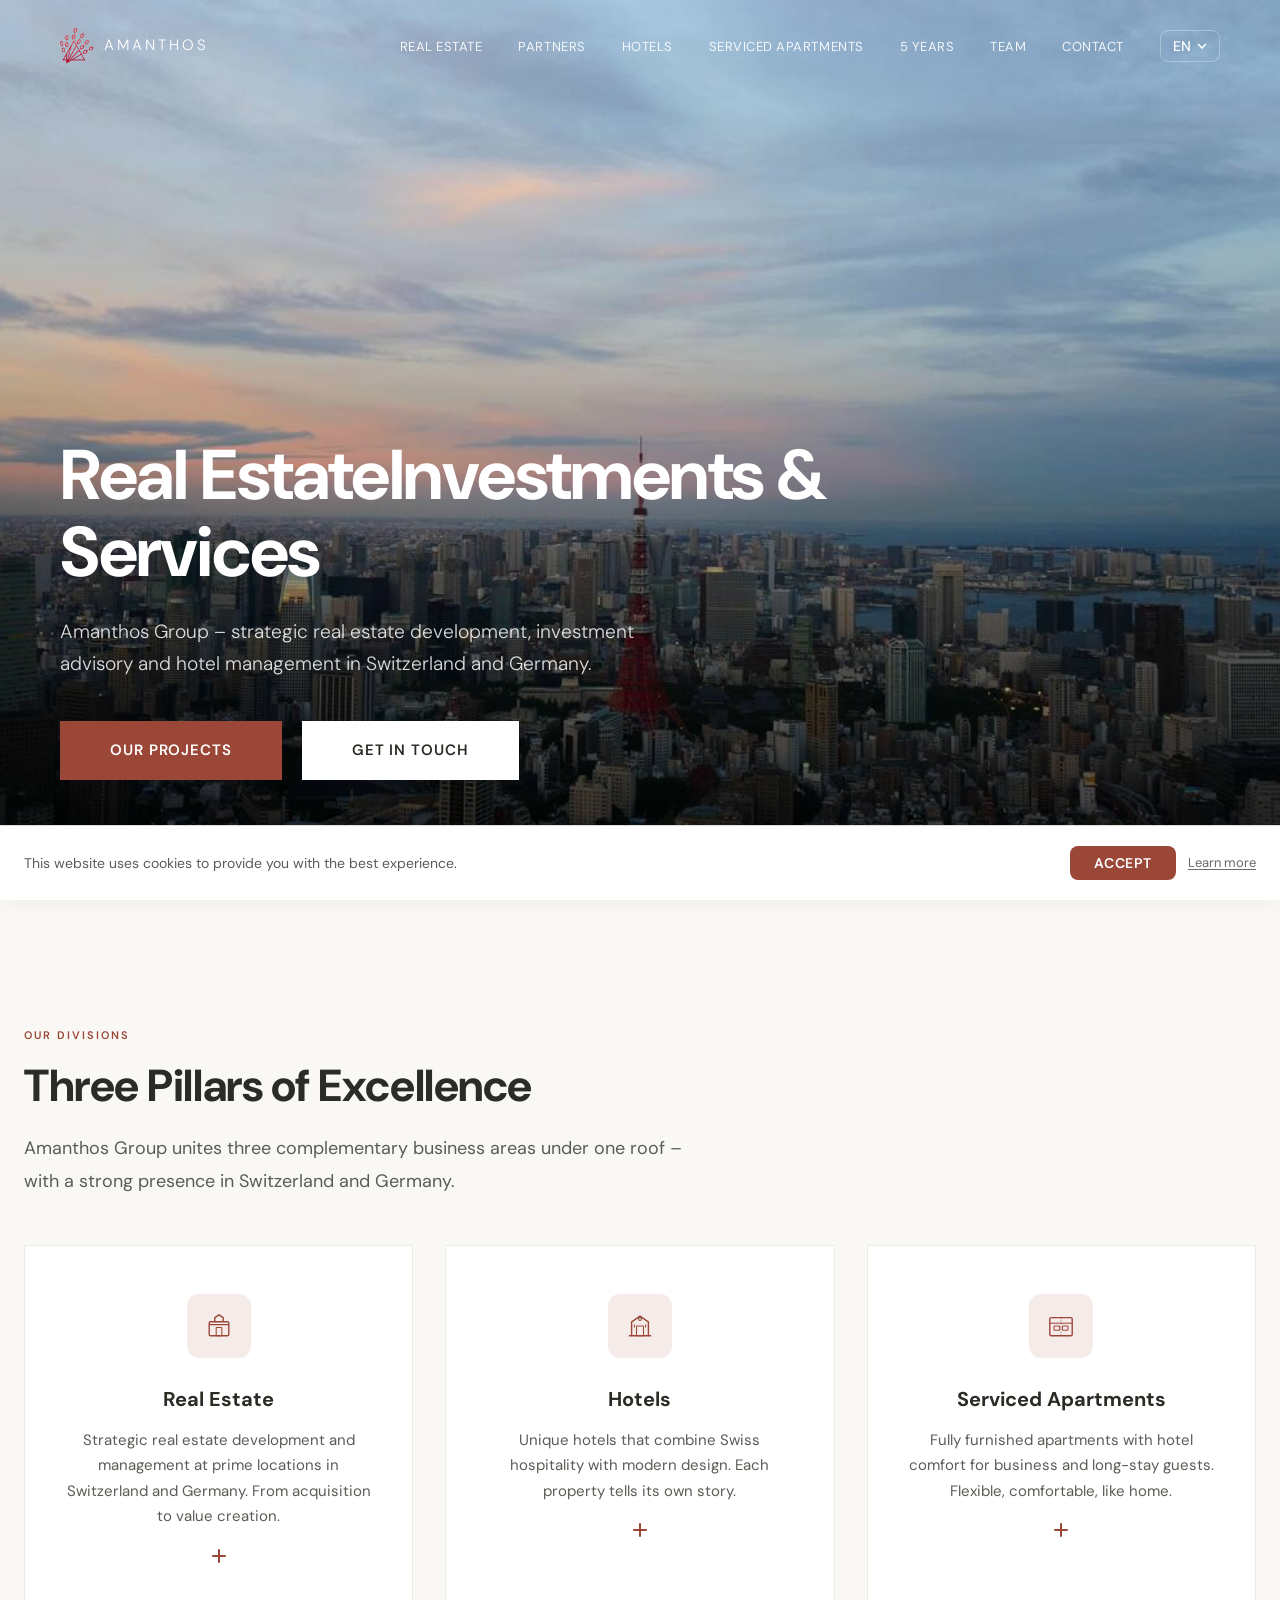
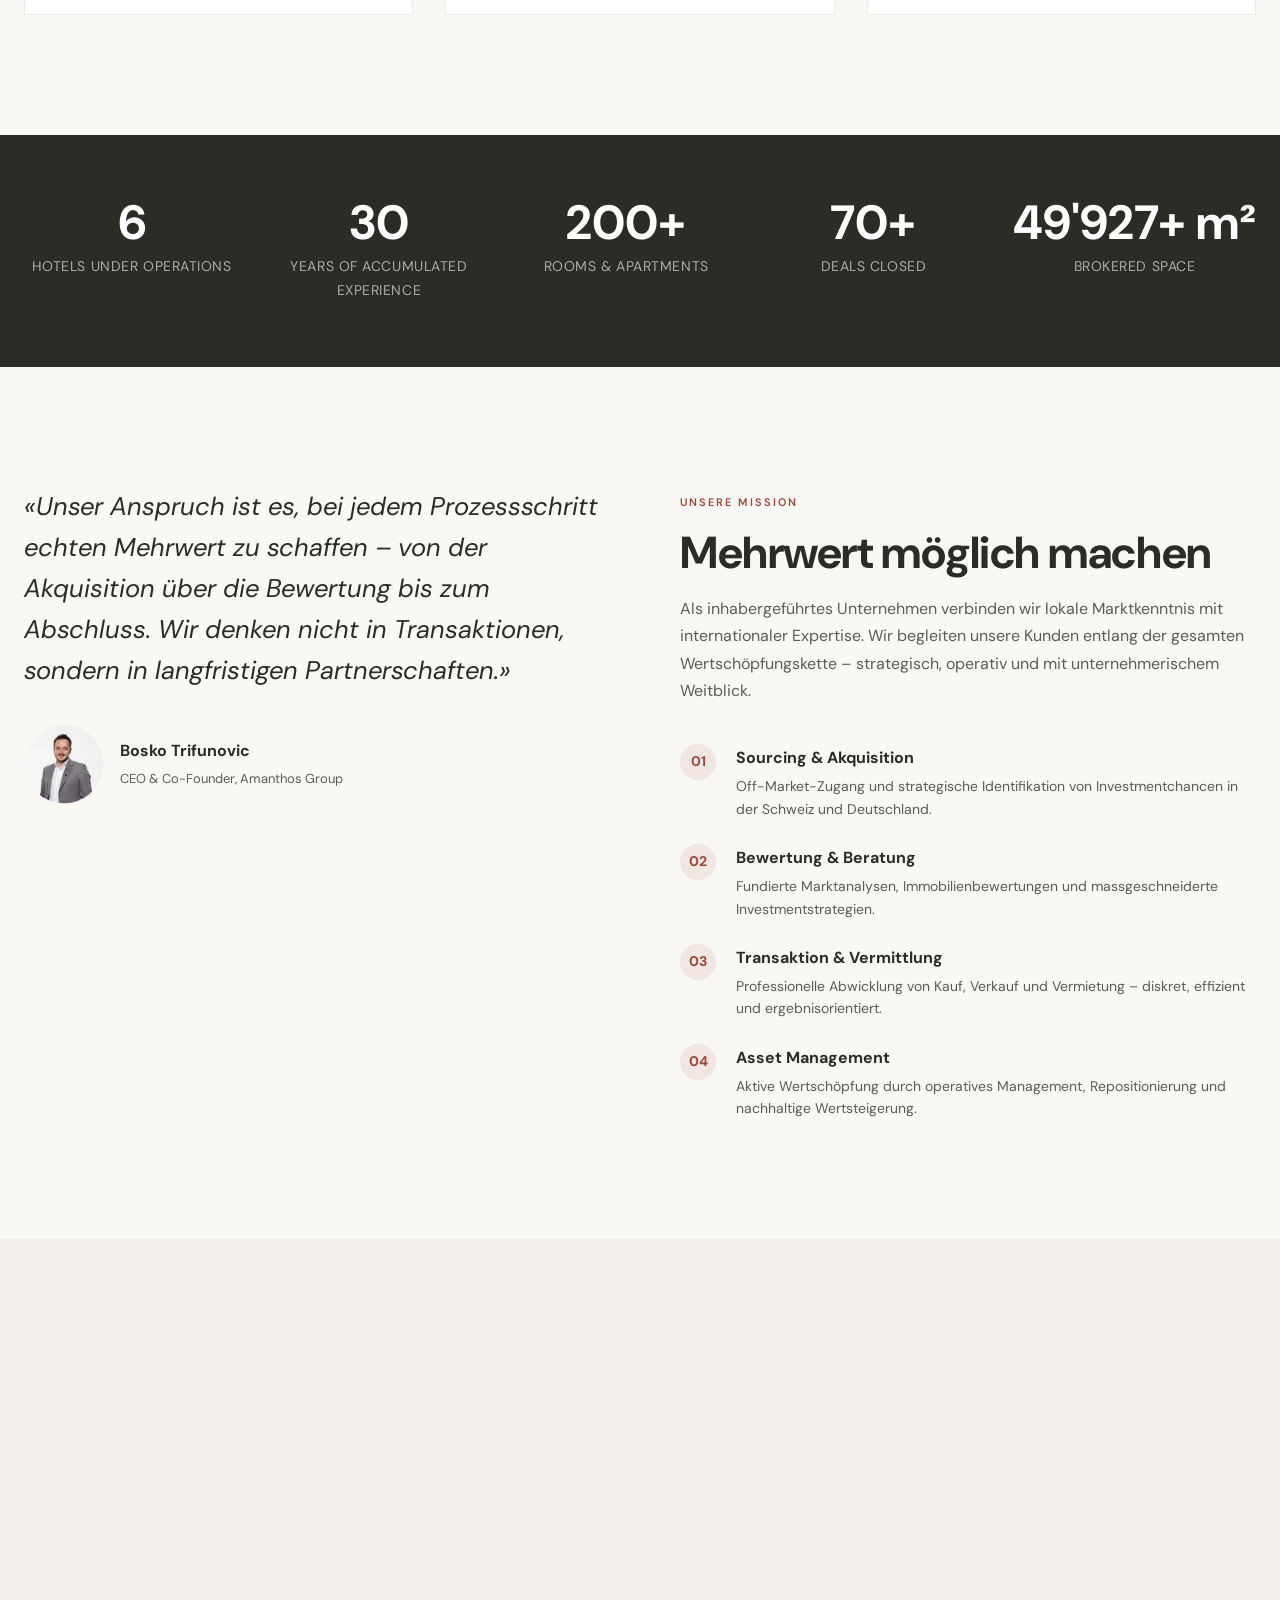
==== commit 9809284c: "Split hero title into two lines: "Real Estate" / "Investments & Services" Co-Authored-By: Claude Opu" ====
--- a/index.html
+++ b/index.html
@@ -245,7 +245,7 @@
           <img src="./images/hero-main.jpg" alt="Amanthos Group - Commercial Real Estate Services &amp; Investments" width="2400" height="1800" fetchpriority="high">
         </picture>
       </div>
-      <h1 data-text-reveal data-i18n="hero.title">Commercial Real Estate Services &amp; Investments</h1>
+      <h1 data-text-reveal>Real Estate<br>Investments &amp; Services</h1>
       <p class="hero-sub" data-i18n="hero.subtitle">Amanthos Group – strategische Immobilienentwicklung, Investmentberatung und Hotelmanagement in der Schweiz und Deutschland.</p>
       <div class="hero-actions">
         <a href="#real-estate" class="btn btn-accent btn-xl" data-i18n="hero.cta_projects">Unsere Projekte</a>
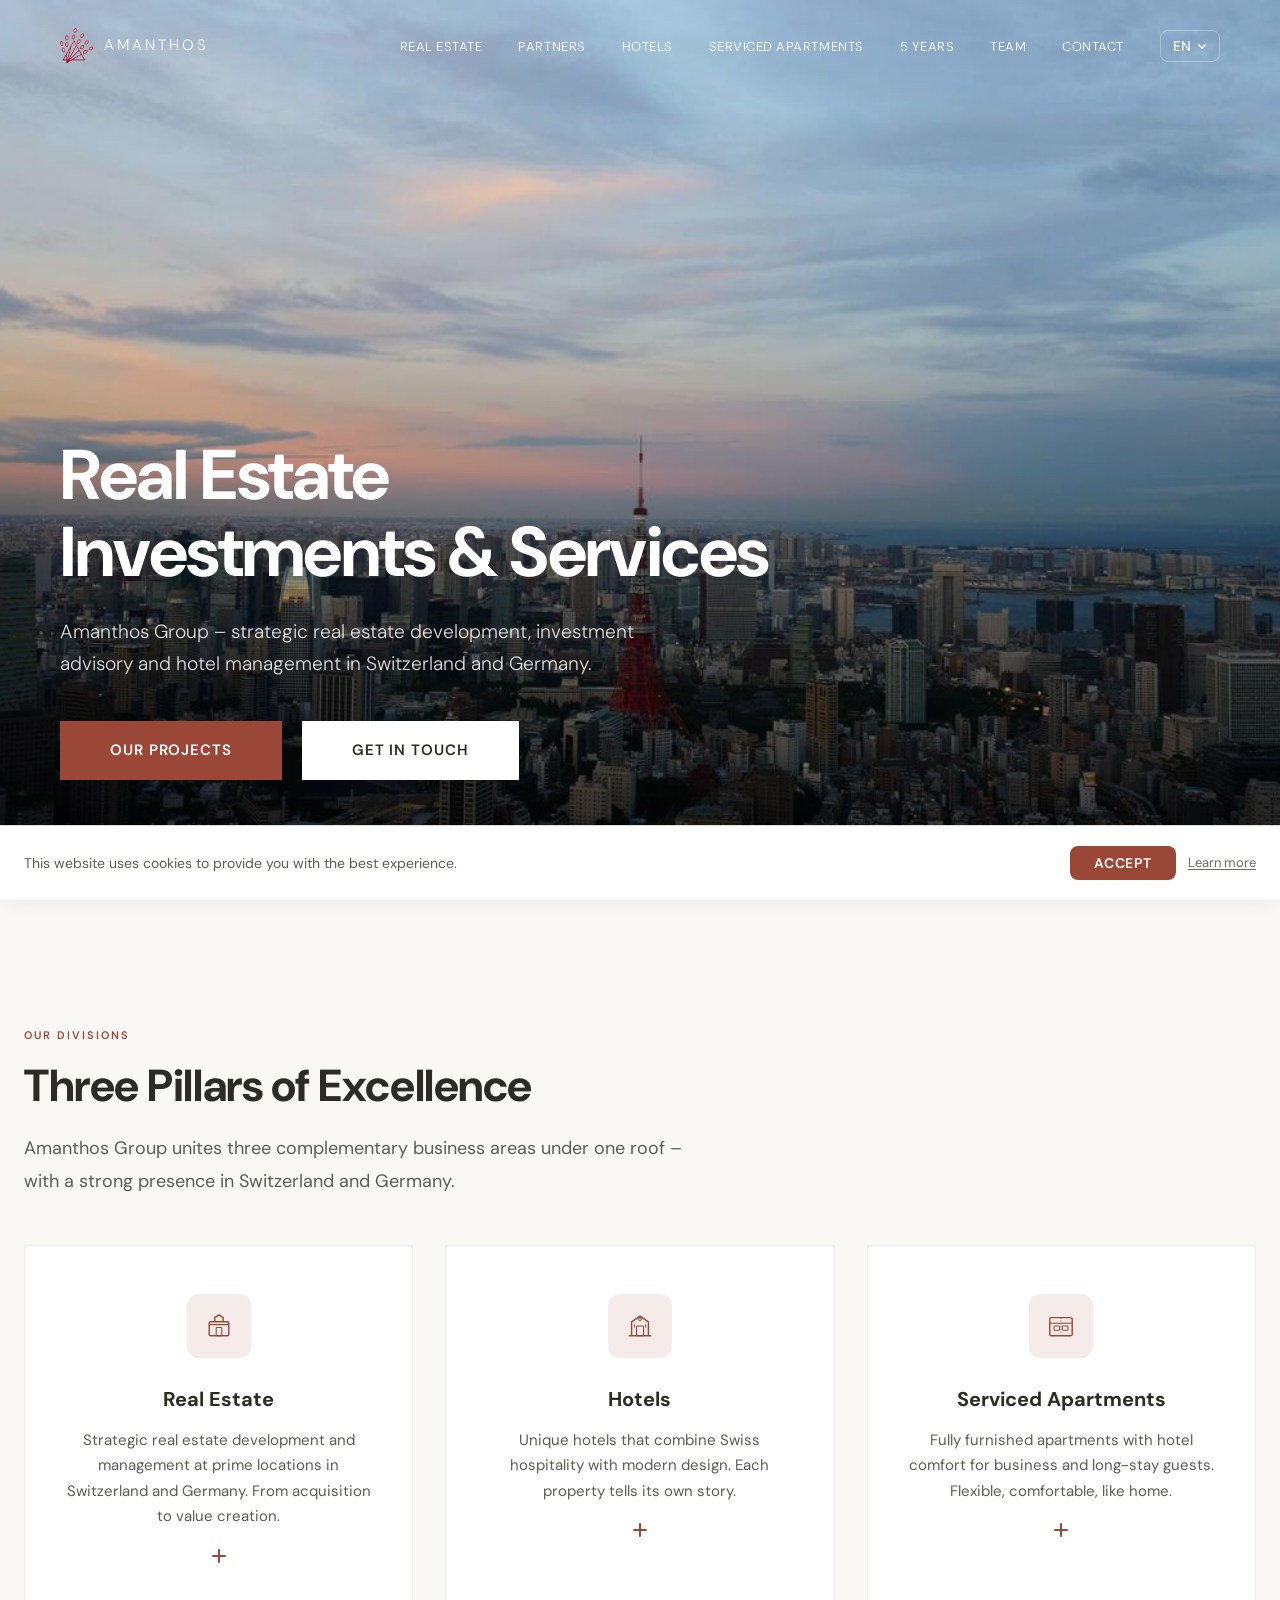
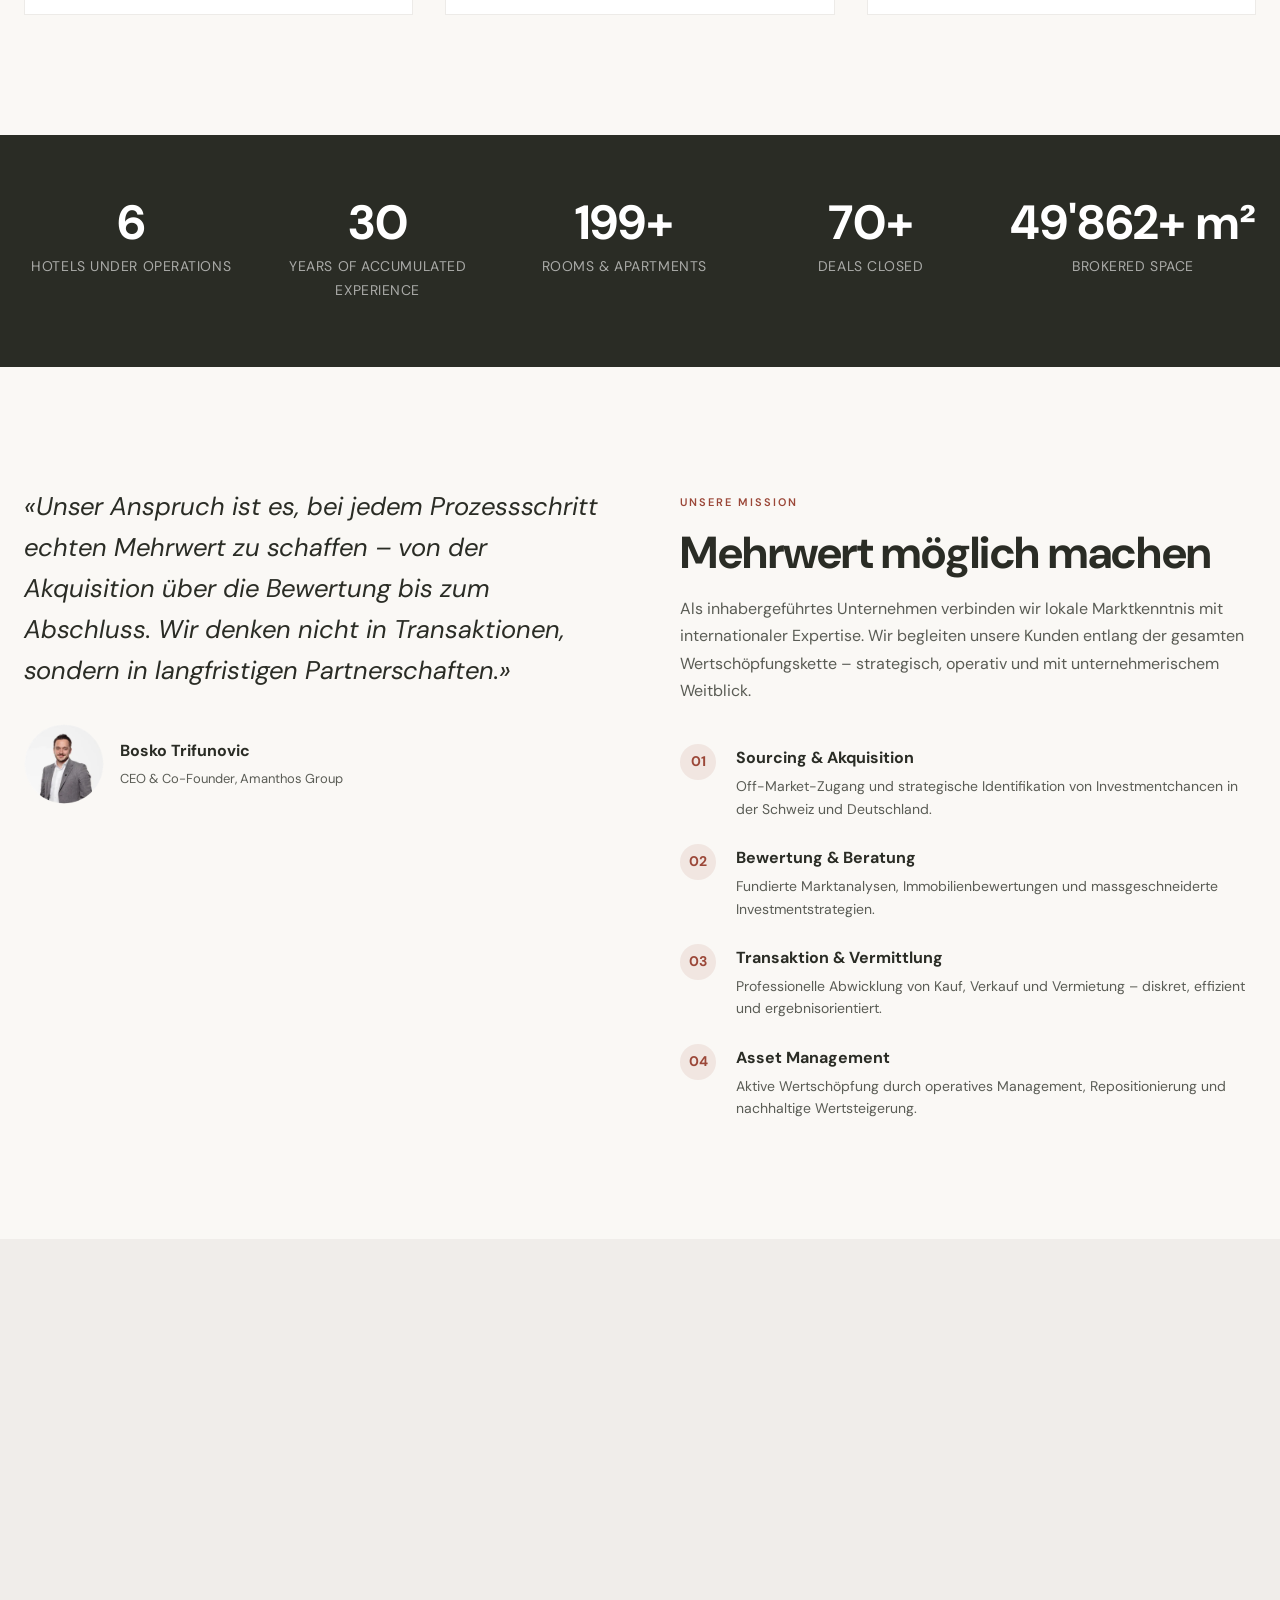
==== commit 69482a2b: "Fix hero title: support line breaks in text-reveal animation Split "Real Estate" / "Investments & Se" ====
--- a/index.html
+++ b/index.html
@@ -245,7 +245,8 @@
           <img src="./images/hero-main.jpg" alt="Amanthos Group - Commercial Real Estate Services &amp; Investments" width="2400" height="1800" fetchpriority="high">
         </picture>
       </div>
-      <h1 data-text-reveal>Real Estate<br>Investments &amp; Services</h1>
+      <h1 data-text-reveal>Real Estate
+Investments &amp; Services</h1>
       <p class="hero-sub" data-i18n="hero.subtitle">Amanthos Group – strategische Immobilienentwicklung, Investmentberatung und Hotelmanagement in der Schweiz und Deutschland.</p>
       <div class="hero-actions">
         <a href="#real-estate" class="btn btn-accent btn-xl" data-i18n="hero.cta_projects">Unsere Projekte</a>
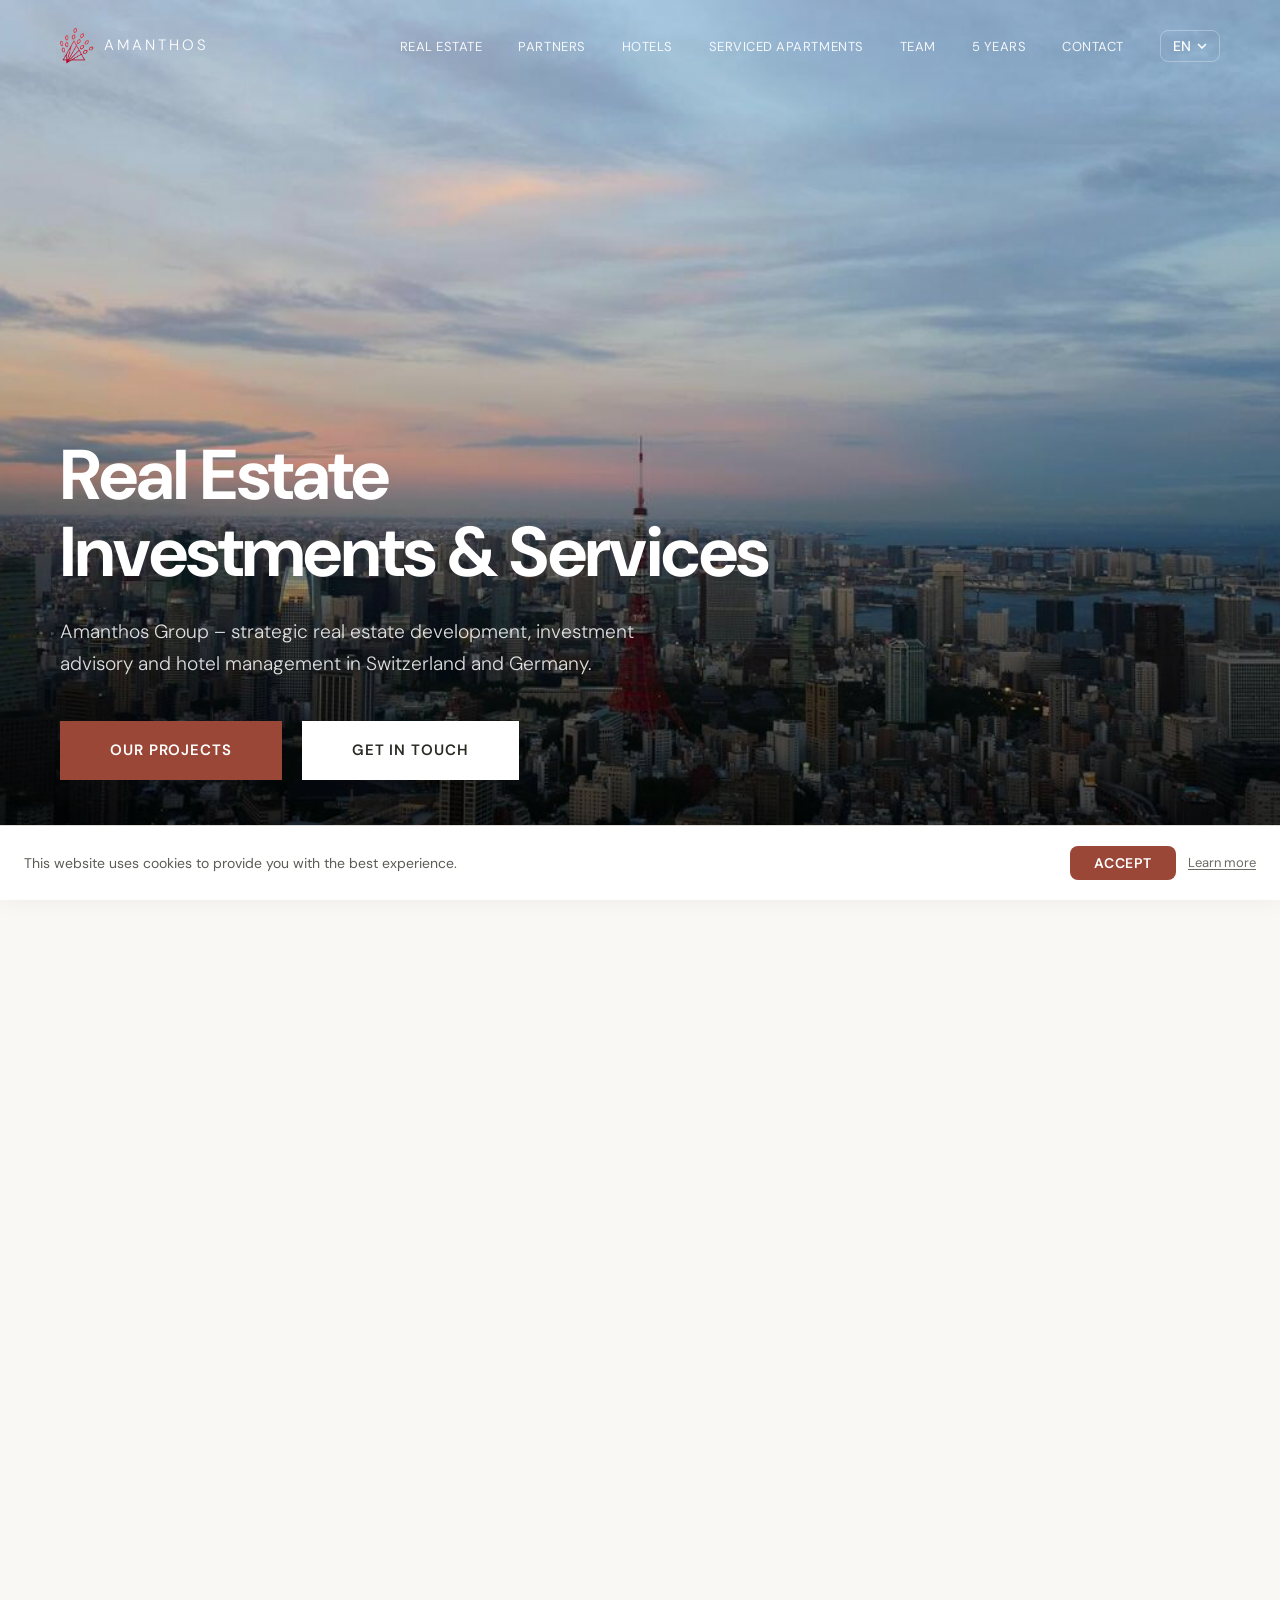
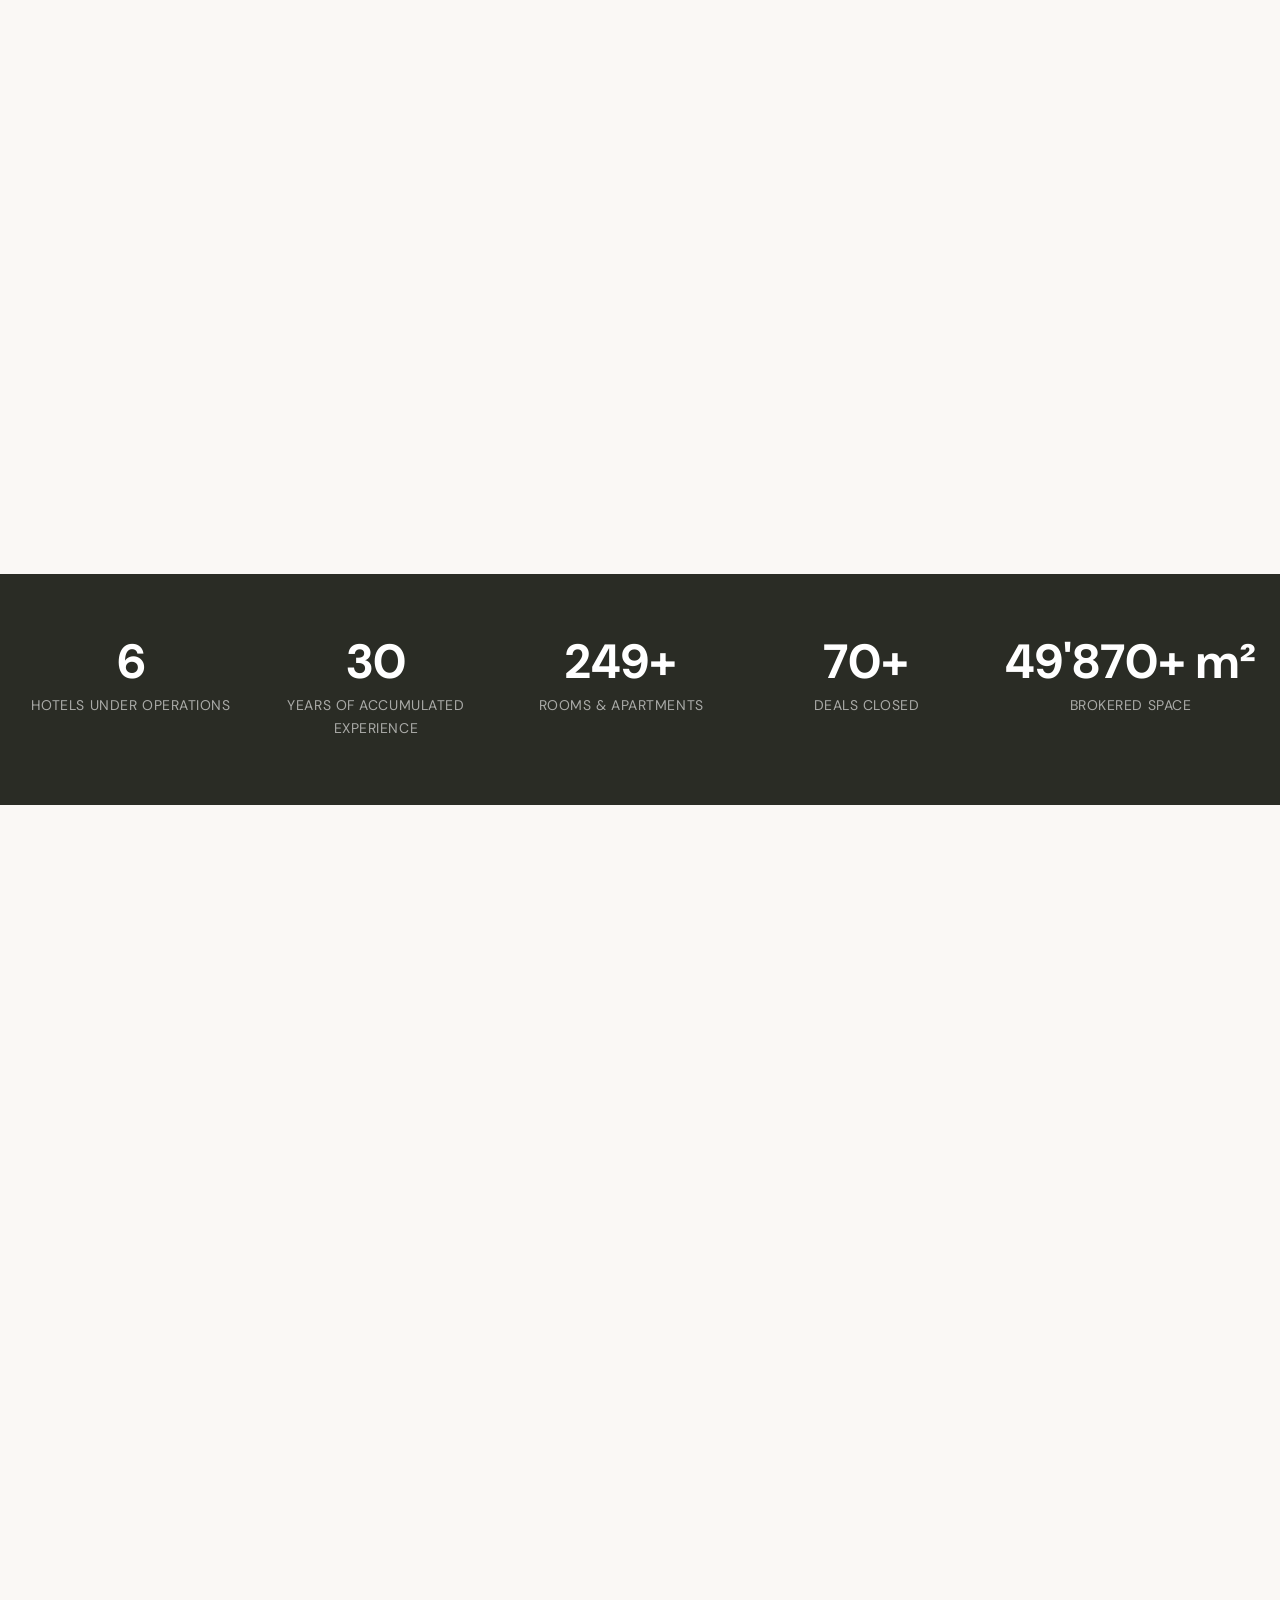
==== commit 39889cd2: "v2.2: Team section before 5 Jahre, track records, new deal & partners - Move Team section before "5 " ====
--- a/index.html
+++ b/index.html
@@ -221,8 +221,8 @@
       <li><a href="#partners" data-i18n="nav.partners">Partner</a></li>
       <li><a href="#hotels" data-i18n="nav.hotels">Hotels</a></li>
       <li><a href="#serviced-apartments" data-i18n="nav.serviced_apartments">Serviced Apartments</a></li>
+      <li><a href="#team" data-i18n="nav.team">Team</a></li>
       <li><a href="#celebration" data-i18n="nav.celebration">5 Jahre</a></li>
-      <li><a href="#team" data-i18n="nav.team">Team</a></li>
       <li><a href="#contact" data-i18n="nav.contact">Kontakt</a></li>
       <li>
         <div class="lang-selector" id="langSelector" aria-label="Sprache wählen"></div>
@@ -336,7 +336,7 @@
             <span class="stat-label" data-i18n="stats.years">Jahre gesammelte Erfahrung</span>
           </div>
           <div class="stat-item" data-stagger>
-            <span class="stat-number" data-count="200" data-suffix="+">0</span>
+            <span class="stat-number" data-count="250" data-suffix="+">0</span>
             <span class="stat-label" data-i18n="stats.rooms">Zimmer & Apartments</span>
           </div>
           <div class="stat-item" data-stagger>
@@ -623,110 +623,8 @@
           <div class="partner-logo" data-stagger><img src="./images/partners/currily.svg" alt="Currily" width="160" height="60" loading="lazy"></div>
           <div class="partner-logo" data-stagger><img src="./images/partners/lbbw.png" alt="LBBW" width="160" height="60" loading="lazy" style="max-height:32px"></div>
           <div class="partner-logo" data-stagger><img src="./images/partners/union-investment.png" alt="Union Investment" width="160" height="60" loading="lazy" style="max-height:32px"></div>
-        </div>
-      </div>
-    </section>
-
-    <!-- 5 Year Celebration Section -->
-    <section class="section section-alt" id="celebration">
-      <div class="container" data-animate>
-        <p class="section-label" data-i18n="celebration.label">Jubiläum</p>
-        <h2 class="section-title" data-text-reveal data-i18n="celebration.title">5 Jahre Amanthos Group</h2>
-        <p class="section-subtitle" data-i18n="celebration.subtitle">Feiern Sie mit uns fünf Jahre voller Leidenschaft, Wachstum und Gastfreundschaft.</p>
-        <div class="video-wrapper">
-          <iframe src="https://www.youtube.com/embed/mcvX0D1tAUs" title="Amanthos Group - 5 Jahre Jubiläum" frameborder="0" allow="accelerometer; autoplay; clipboard-write; encrypted-media; gyroscope; picture-in-picture; web-share" allowfullscreen loading="lazy"></iframe>
-        </div>
-      </div>
-    </section>
-
-    <!-- Hotels Section — Compact -->
-    <section class="section section-alt hotels-compact" id="hotels">
-      <div class="container" data-animate>
-        <p class="section-label" data-i18n="hotels.label">Unsere Hotels</p>
-        <h2 class="section-title" data-text-reveal data-i18n="hotels.title">Einzigartige Hotels in der Schweiz</h2>
-        <div class="hotels-card-grid" data-stagger-parent>
-          <a href="https://www.radissonhotels.com/de-de/hotels/prize-by-radisson-affoltern-am-albis" class="hotel-card" target="_blank" rel="noopener" data-stagger>
-            <div class="hotel-card-img">
-              <picture>
-                <source srcset="./images/prize-radisson/gallery-1.webp" type="image/webp">
-                <img src="./images/prize-radisson/gallery-1.jpg" alt="Prize by Radisson" width="800" height="532" loading="lazy">
-              </picture>
-            </div>
-            <div class="hotel-card-info">
-              <h3 data-i18n="hotels.prize.name">Prize by Radisson</h3>
-              <p class="hotel-card-location" data-i18n="hotels.prize.location">Affoltern am Albis, Zürich</p>
-            </div>
-          </a>
-          <a href="https://chalet-swiss.ch/" class="hotel-card" target="_blank" rel="noopener" data-stagger>
-            <div class="hotel-card-img">
-              <picture>
-                <source srcset="./images/chalet-swiss/gallery-1.webp" type="image/webp">
-                <img src="./images/chalet-swiss/gallery-1.jpg" alt="Chalet Swiss Interlaken" width="800" height="532" loading="lazy">
-              </picture>
-            </div>
-            <div class="hotel-card-info">
-              <h3 data-i18n="hotels.chalet.name">Chalet Swiss</h3>
-              <p class="hotel-card-location" data-i18n="hotels.chalet.location">Interlaken, Berner Oberland</p>
-            </div>
-          </a>
-          <a href="https://www.hotelmulin.ch" class="hotel-card" target="_blank" rel="noopener" data-stagger>
-            <div class="hotel-card-img">
-              <picture>
-                <source srcset="./images/hotel-mulin/Mulin.jpg" type="image/jpeg">
-                <img src="./images/hotel-mulin/Mulin.jpg" alt="Hotel Mulin by Amanthos" width="800" height="600" loading="lazy">
-              </picture>
-            </div>
-            <div class="hotel-card-info">
-              <h3 data-i18n="hotels.mulin.name">Hotel Mulin by Amanthos</h3>
-              <p class="hotel-card-location" data-i18n="hotels.mulin.location">Breil / Brigels, Graubünden</p>
-            </div>
-          </a>
-        </div>
-      </div>
-    </section>
-
-    <!-- Serviced Apartments — Compact -->
-    <section class="section living-section-compact" id="serviced-apartments">
-      <div class="container" data-animate>
-        <p class="section-label" data-i18n="serviced_apartments.label">Serviced Apartments</p>
-        <h2 class="section-title" data-text-reveal data-i18n="serviced_apartments.title">Wohnen mit Hotelkomfort</h2>
-        <div class="living-compact-grid" data-stagger-parent>
-          <div class="living-location-card" data-stagger>
-            <div class="living-location-img">
-              <picture>
-                <source srcset="./images/amanthos-living/zurich/hero.webp" type="image/webp">
-                <img src="./images/amanthos-living/zurich/hero.jpg" alt="Amanthos Living Zürich" width="1600" height="1065" loading="lazy">
-              </picture>
-            </div>
-            <div class="living-location-info">
-              <h4>Zürich</h4>
-            </div>
-          </div>
-          <div class="living-location-card" data-stagger>
-            <div class="living-location-img">
-              <picture>
-                <source srcset="./images/amanthos-living/solothurn/kitchen.webp" type="image/webp">
-                <img src="./images/amanthos-living/solothurn/kitchen.jpg" alt="Amanthos Living Solothurn" width="1200" height="798" loading="lazy">
-              </picture>
-            </div>
-            <div class="living-location-info">
-              <h4>Solothurn</h4>
-            </div>
-          </div>
-          <div class="living-location-card" data-stagger>
-            <div class="living-location-img">
-              <picture>
-                <source srcset="./images/amanthos-living/nyon/hero.webp" type="image/webp">
-                <img src="./images/amanthos-living/nyon/hero.jpg" alt="Amanthos Living Nyon" width="1200" height="798" loading="lazy">
-              </picture>
-            </div>
-            <div class="living-location-info">
-              <h4>Nyon</h4>
-            </div>
-          </div>
-        </div>
-        <div class="living-compact-cta">
-          <a href="https://www.amanthosliving.com" class="btn btn-accent" target="_blank" rel="noopener" data-i18n="serviced_apartments.cta">amanthosliving.com besuchen</a>
+          <div class="partner-logo" data-stagger><img src="./images/partners/columbia-threadneedle.svg" alt="Columbia Threadneedle" width="160" height="60" loading="lazy" style="max-height:32px"></div>
+          <div class="partner-logo" data-stagger><img src="./images/partners/tishman-speyer.svg" alt="Tishman Speyer" width="160" height="60" loading="lazy" style="max-height:32px"></div>
         </div>
       </div>
     </section>
@@ -751,6 +649,7 @@
             </div>
             <p class="team-role">CEO & Co-Founder</p>
             <p class="team-focus">Commercial & Residential Real Estate</p>
+            <p class="team-track-record">Verkauf von über 750 Einheiten · Vermitteltes Volumen von über CHF 800 Mio.</p>
             <a href="mailto:bosko.trifunovic@amanthos.com" class="team-email" aria-label="E-Mail Bosko Trifunovic">
               <svg width="18" height="18" viewBox="0 0 20 20" fill="currentColor"><path d="M2.003 5.884L10 9.882l7.997-3.998A2 2 0 0016 4H4a2 2 0 00-1.997 1.884z"/><path d="M18 8.118l-8 4-8-4V14a2 2 0 002 2h12a2 2 0 002-2V8.118z"/></svg>
             </a>
@@ -784,6 +683,7 @@
             </div>
             <p class="team-role">Partner</p>
             <p class="team-focus">Commercial Real Estate, Hotel Operations & Finance</p>
+            <p class="team-track-record">Über 30 vermittelte Standorte · Vermitteltes Transaktionsvolumen von über CHF 150 Mio.</p>
             <a href="mailto:kaito.weingart@amanthos.com" class="team-email" aria-label="E-Mail Kaito Weingart">
               <svg width="18" height="18" viewBox="0 0 20 20" fill="currentColor"><path d="M2.003 5.884L10 9.882l7.997-3.998A2 2 0 0016 4H4a2 2 0 00-1.997 1.884z"/><path d="M18 8.118l-8 4-8-4V14a2 2 0 002 2h12a2 2 0 002-2V8.118z"/></svg>
             </a>
@@ -799,6 +699,7 @@
             </div>
             <p class="team-role">Partner</p>
             <p class="team-focus">Commercial Real Estate & Hotel Operations</p>
+            <p class="team-track-record">Über 15'000 m² Bürofläche vermittelt · Vermitteltes Transaktionsvolumen von über CHF 50 Mio.</p>
             <a href="mailto:julian.neyer@amanthos.com" class="team-email" aria-label="E-Mail Julian Neyer">
               <svg width="18" height="18" viewBox="0 0 20 20" fill="currentColor"><path d="M2.003 5.884L10 9.882l7.997-3.998A2 2 0 0016 4H4a2 2 0 00-1.997 1.884z"/><path d="M18 8.118l-8 4-8-4V14a2 2 0 002 2h12a2 2 0 002-2V8.118z"/></svg>
             </a>
@@ -818,6 +719,110 @@
               <svg width="18" height="18" viewBox="0 0 20 20" fill="currentColor"><path d="M2.003 5.884L10 9.882l7.997-3.998A2 2 0 0016 4H4a2 2 0 00-1.997 1.884z"/><path d="M18 8.118l-8 4-8-4V14a2 2 0 002 2h12a2 2 0 002-2V8.118z"/></svg>
             </a>
           </div>
+        </div>
+      </div>
+    </section>
+
+    <!-- 5 Year Celebration Section -->
+    <section class="section section-alt" id="celebration">
+      <div class="container" data-animate>
+        <p class="section-label" data-i18n="celebration.label">Jubiläum</p>
+        <h2 class="section-title" data-text-reveal data-i18n="celebration.title">5 Jahre Amanthos Group</h2>
+        <p class="section-subtitle" data-i18n="celebration.subtitle">Feiern Sie mit uns fünf Jahre voller Leidenschaft, Wachstum und Gastfreundschaft.</p>
+        <div class="video-wrapper">
+          <iframe src="https://www.youtube.com/embed/mcvX0D1tAUs" title="Amanthos Group - 5 Jahre Jubiläum" frameborder="0" allow="accelerometer; autoplay; clipboard-write; encrypted-media; gyroscope; picture-in-picture; web-share" allowfullscreen loading="lazy"></iframe>
+        </div>
+      </div>
+    </section>
+
+    <!-- Hotels Section — Compact -->
+    <section class="section section-alt hotels-compact" id="hotels">
+      <div class="container" data-animate>
+        <p class="section-label" data-i18n="hotels.label">Unsere Hotels</p>
+        <h2 class="section-title" data-text-reveal data-i18n="hotels.title">Einzigartige Hotels in der Schweiz</h2>
+        <div class="hotels-card-grid" data-stagger-parent>
+          <a href="https://www.radissonhotels.com/de-de/hotels/prize-by-radisson-affoltern-am-albis" class="hotel-card" target="_blank" rel="noopener" data-stagger>
+            <div class="hotel-card-img">
+              <picture>
+                <source srcset="./images/prize-radisson/gallery-1.webp" type="image/webp">
+                <img src="./images/prize-radisson/gallery-1.jpg" alt="Prize by Radisson" width="800" height="532" loading="lazy">
+              </picture>
+            </div>
+            <div class="hotel-card-info">
+              <h3 data-i18n="hotels.prize.name">Prize by Radisson</h3>
+              <p class="hotel-card-location" data-i18n="hotels.prize.location">Affoltern am Albis, Zürich</p>
+            </div>
+          </a>
+          <a href="https://chalet-swiss.ch/" class="hotel-card" target="_blank" rel="noopener" data-stagger>
+            <div class="hotel-card-img">
+              <picture>
+                <source srcset="./images/chalet-swiss/gallery-1.webp" type="image/webp">
+                <img src="./images/chalet-swiss/gallery-1.jpg" alt="Chalet Swiss Interlaken" width="800" height="532" loading="lazy">
+              </picture>
+            </div>
+            <div class="hotel-card-info">
+              <h3 data-i18n="hotels.chalet.name">Chalet Swiss</h3>
+              <p class="hotel-card-location" data-i18n="hotels.chalet.location">Interlaken, Berner Oberland</p>
+            </div>
+          </a>
+          <a href="https://www.hotelmulin.ch" class="hotel-card" target="_blank" rel="noopener" data-stagger>
+            <div class="hotel-card-img">
+              <picture>
+                <source srcset="./images/hotel-mulin/Mulin.jpg" type="image/jpeg">
+                <img src="./images/hotel-mulin/Mulin.jpg" alt="Hotel Mulin by Amanthos" width="800" height="600" loading="lazy">
+              </picture>
+            </div>
+            <div class="hotel-card-info">
+              <h3 data-i18n="hotels.mulin.name">Hotel Mulin by Amanthos</h3>
+              <p class="hotel-card-location" data-i18n="hotels.mulin.location">Breil / Brigels, Graubünden</p>
+            </div>
+          </a>
+        </div>
+      </div>
+    </section>
+
+    <!-- Serviced Apartments — Compact -->
+    <section class="section living-section-compact" id="serviced-apartments">
+      <div class="container" data-animate>
+        <p class="section-label" data-i18n="serviced_apartments.label">Serviced Apartments</p>
+        <h2 class="section-title" data-text-reveal data-i18n="serviced_apartments.title">Wohnen mit Hotelkomfort</h2>
+        <div class="living-compact-grid" data-stagger-parent>
+          <div class="living-location-card" data-stagger>
+            <div class="living-location-img">
+              <picture>
+                <source srcset="./images/amanthos-living/zurich/hero.webp" type="image/webp">
+                <img src="./images/amanthos-living/zurich/hero.jpg" alt="Amanthos Living Zürich" width="1600" height="1065" loading="lazy">
+              </picture>
+            </div>
+            <div class="living-location-info">
+              <h4>Zürich</h4>
+            </div>
+          </div>
+          <div class="living-location-card" data-stagger>
+            <div class="living-location-img">
+              <picture>
+                <source srcset="./images/amanthos-living/solothurn/kitchen.webp" type="image/webp">
+                <img src="./images/amanthos-living/solothurn/kitchen.jpg" alt="Amanthos Living Solothurn" width="1200" height="798" loading="lazy">
+              </picture>
+            </div>
+            <div class="living-location-info">
+              <h4>Solothurn</h4>
+            </div>
+          </div>
+          <div class="living-location-card" data-stagger>
+            <div class="living-location-img">
+              <picture>
+                <source srcset="./images/amanthos-living/nyon/hero.webp" type="image/webp">
+                <img src="./images/amanthos-living/nyon/hero.jpg" alt="Amanthos Living Nyon" width="1200" height="798" loading="lazy">
+              </picture>
+            </div>
+            <div class="living-location-info">
+              <h4>Nyon</h4>
+            </div>
+          </div>
+        </div>
+        <div class="living-compact-cta">
+          <a href="https://www.amanthosliving.com" class="btn btn-accent" target="_blank" rel="noopener" data-i18n="serviced_apartments.cta">amanthosliving.com besuchen</a>
         </div>
       </div>
     </section>
@@ -945,7 +950,8 @@
           { de: 'BobW Berlin – Microliving Strategy', en: 'BobW Berlin – Microliving Strategy', persons: [{ first: 'Bosko', img: teamImg + 'bosko-trifunovic.webp' }] },
           { de: 'Waldsiedlung Calw', en: 'Waldsiedlung Calw', persons: [{ first: 'Bosko', img: teamImg + 'bosko-trifunovic.webp' }] },
           { de: 'Freiham North WA2 West, München', en: 'Freiham North WA2 West, Munich', persons: [{ first: 'Bosko', img: teamImg + 'bosko-trifunovic.webp' }] },
-          { de: 'Glashütte Achern', en: 'Glashütte Achern', persons: [{ first: 'Bosko', img: teamImg + 'bosko-trifunovic.webp' }] }
+          { de: 'Glashütte Achern', en: 'Glashütte Achern', persons: [{ first: 'Bosko', img: teamImg + 'bosko-trifunovic.webp' }] },
+          { de: "The Q, Frankfurt – 8'000 m² Microliving Conversion, 172 Apartments", en: 'The Q, Frankfurt – 8,000 m² Microliving Conversion, 172 Apartments', persons: [{ first: 'Bosko', img: teamImg + 'bosko-trifunovic.webp' }] }
         ],
         ch: [
           { de: 'Ayverdis – Vermietung am Bahnhofplatz, Zürich', en: 'Ayverdis – Lease at Bahnhofplatz, Zurich', persons: [{ first: 'Kaito', img: teamImg + 'kaito-weingart.webp' }] },
--- a/css/style.css
+++ b/css/style.css
@@ -2201,6 +2201,14 @@
   font-size: 0.6875rem;
   color: var(--color-accent);
   font-weight: 500;
+  margin-bottom: 4px;
+  line-height: 1.4;
+}
+
+.team-track-record {
+  font-size: 0.6875rem;
+  color: var(--color-text-light);
+  font-style: italic;
   margin-bottom: 8px;
   line-height: 1.4;
 }
--- a/css/style.css
+++ b/css/style.css
@@ -2201,6 +2201,14 @@
   font-size: 0.6875rem;
   color: var(--color-accent);
   font-weight: 500;
+  margin-bottom: 4px;
+  line-height: 1.4;
+}
+
+.team-track-record {
+  font-size: 0.6875rem;
+  color: var(--color-text-light);
+  font-style: italic;
   margin-bottom: 8px;
   line-height: 1.4;
 }
--- a/css/style.css
+++ b/css/style.css
@@ -2201,6 +2201,14 @@
   font-size: 0.6875rem;
   color: var(--color-accent);
   font-weight: 500;
+  margin-bottom: 4px;
+  line-height: 1.4;
+}
+
+.team-track-record {
+  font-size: 0.6875rem;
+  color: var(--color-text-light);
+  font-style: italic;
   margin-bottom: 8px;
   line-height: 1.4;
 }
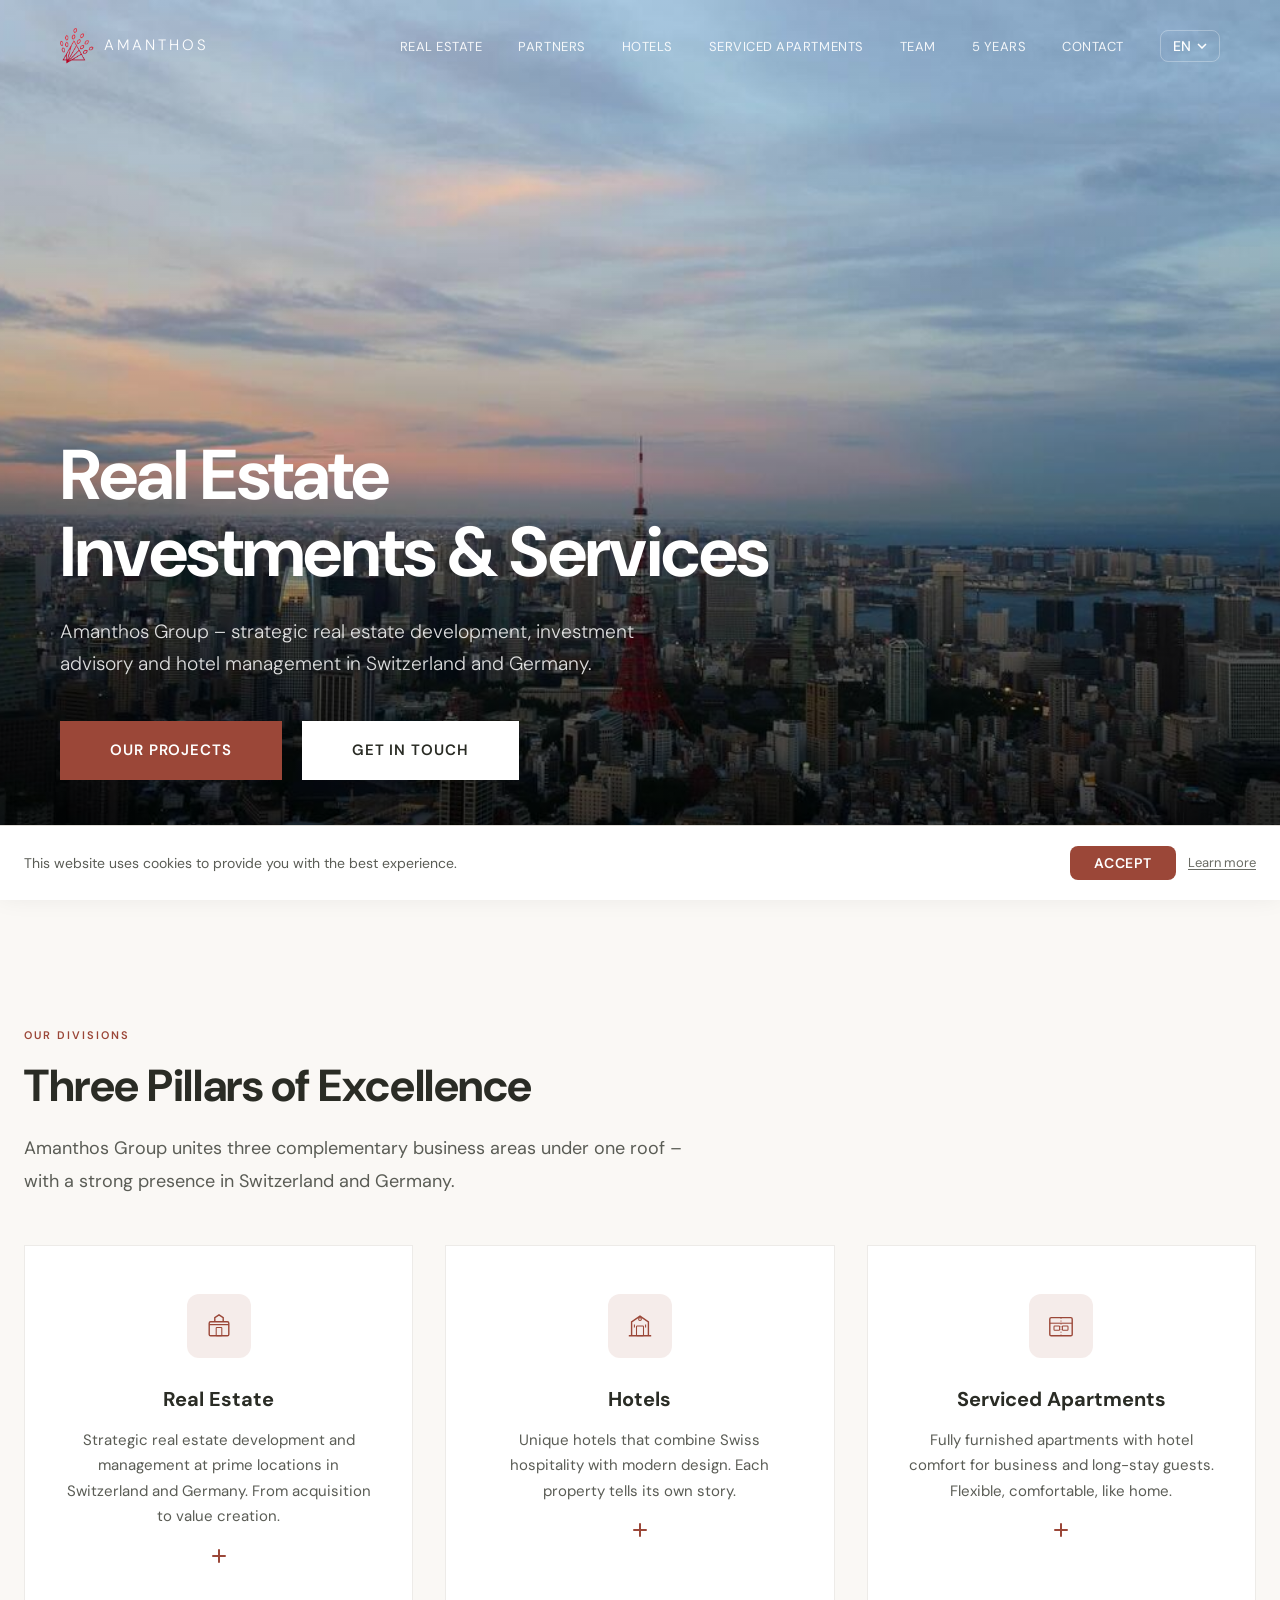
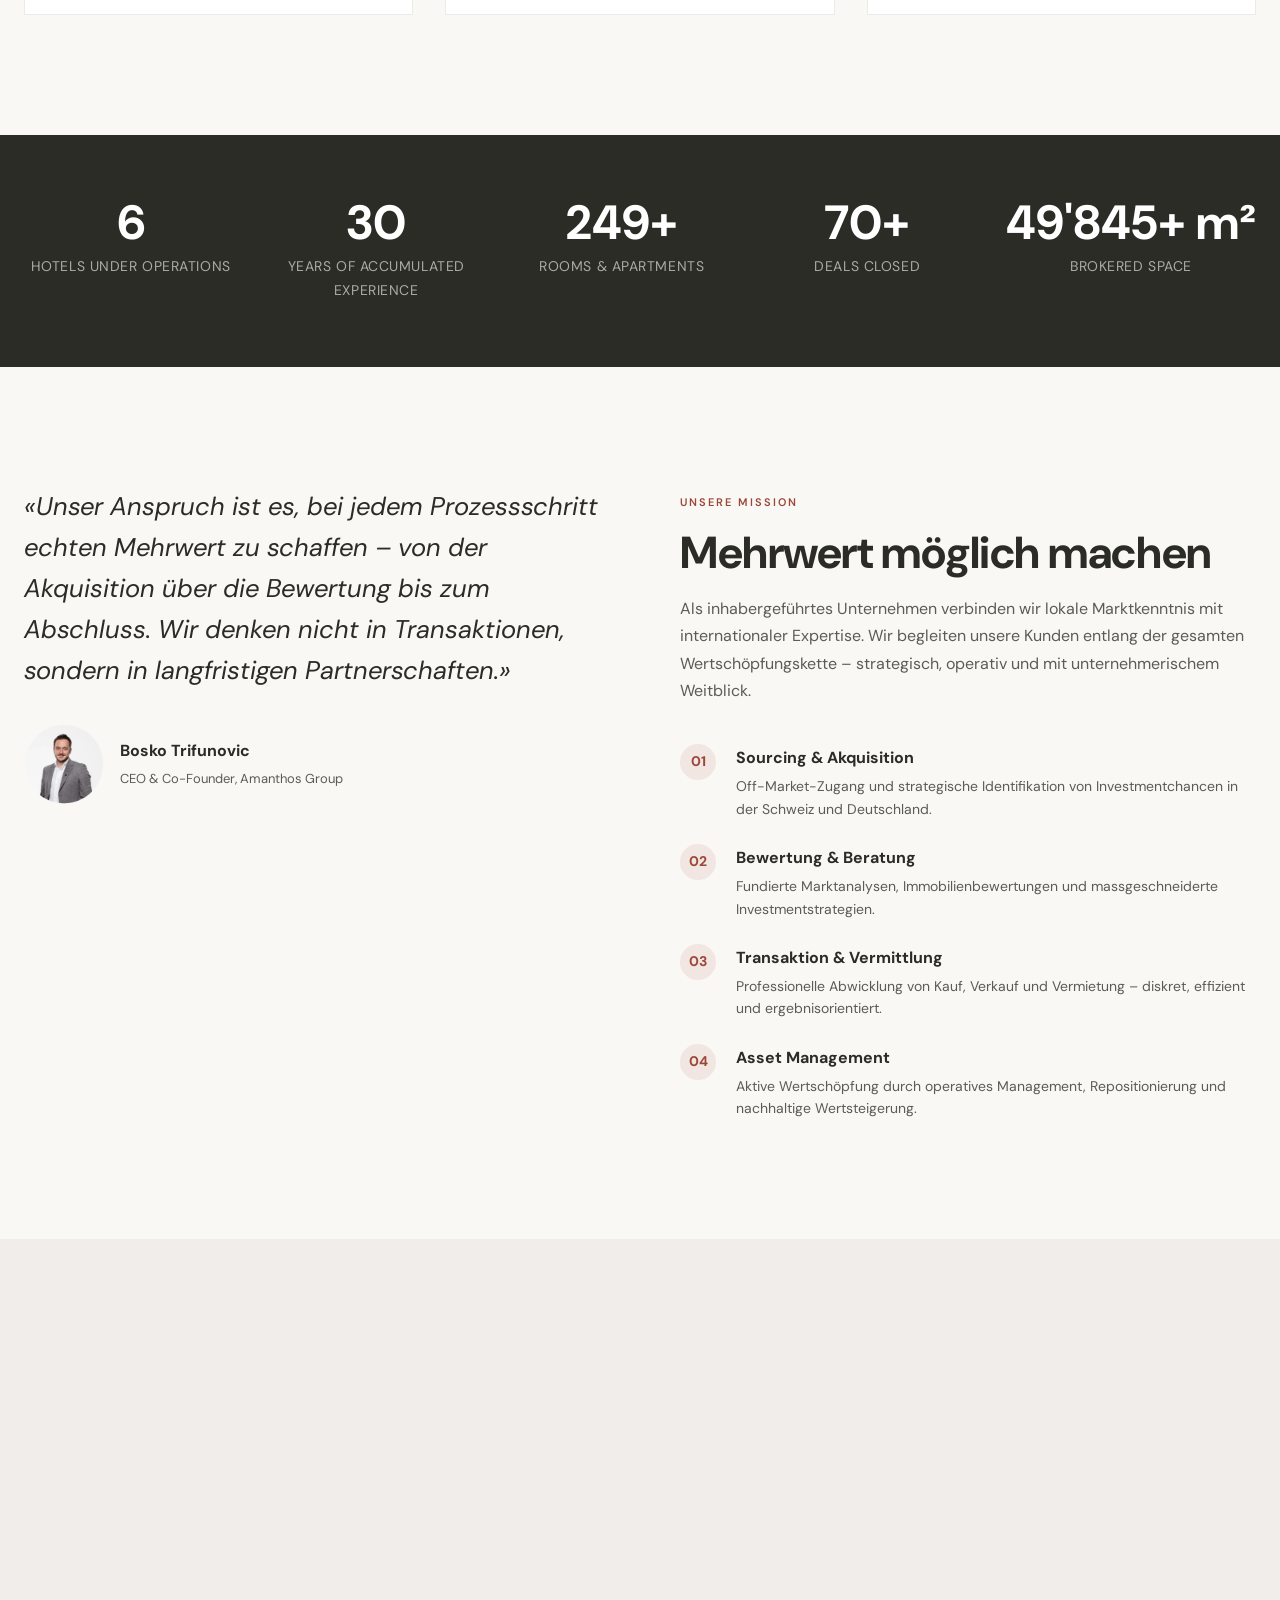
==== commit 80d50d95: "Remove GmbH, add BoConcept Basel & Decathlon Interlaken deals - Footer/structured data: "Amanthos Gr" ====
--- a/index.html
+++ b/index.html
@@ -107,7 +107,7 @@
     "@graph": [
       {
         "@type": "Organization",
-        "name": "Amanthos Group GmbH",
+        "name": "Amanthos Group",
         "url": "https://www.amanthos.com",
         "logo": "https://www.amanthos.com/images/logo-amanthos.png",
         "description": "Amanthos Group vereint erstklassige Immobilien, Hotels und Serviced Apartments in der Schweiz.",
@@ -142,7 +142,7 @@
         },
         "parentOrganization": {
           "@type": "Organization",
-          "name": "Amanthos Group GmbH"
+          "name": "Amanthos Group"
         }
       },
       {
@@ -156,7 +156,7 @@
         },
         "parentOrganization": {
           "@type": "Organization",
-          "name": "Amanthos Group GmbH"
+          "name": "Amanthos Group"
         }
       },
       {
@@ -170,7 +170,7 @@
         },
         "parentOrganization": {
           "@type": "Organization",
-          "name": "Amanthos Group GmbH"
+          "name": "Amanthos Group"
         }
       },
       {
@@ -540,6 +540,36 @@
               </div>
             </div>
           </div>
+          <div class="re-featured-card" data-stagger>
+            <div class="re-featured-img">
+              <img src="./images/deals/boconcept-basel.jpg" alt="BoConcept, Marktgasse 4, Basel" width="800" height="533" loading="lazy">
+            </div>
+            <div class="re-featured-info">
+              <span class="re-featured-tag">Basel</span>
+              <h4>BoConcept &ndash; Marktgasse 4, Basel</h4>
+              <p>Vermietung einer hochwertigen Retailfläche an der Marktgasse in Basel an den dänischen Möbelhersteller BoConcept.</p>
+              <div class="re-featured-meta">
+                <span>Retail</span>
+                <span>Vermietung</span>
+                <span>Kaito Weingart</span>
+              </div>
+            </div>
+          </div>
+          <div class="re-featured-card" data-stagger>
+            <div class="re-featured-img">
+              <img src="./images/deals/decathlon-interlaken.jpg" alt="Decathlon, Bahnhofstrasse 31, Interlaken" width="800" height="533" loading="lazy">
+            </div>
+            <div class="re-featured-info">
+              <span class="re-featured-tag">Interlaken</span>
+              <h4>Decathlon &ndash; Bahnhofstrasse 31, Interlaken</h4>
+              <p>Vermietung einer 530 m² Retailfläche an der Bahnhofstrasse 31 in 3800 Interlaken an den internationalen Sportartikelhändler Decathlon.</p>
+              <div class="re-featured-meta">
+                <span>530 m²</span>
+                <span>Retail</span>
+                <span>Kaito Weingart</span>
+              </div>
+            </div>
+          </div>
         </div>
 
         <!-- Team Quotes above Deals -->
@@ -898,7 +928,7 @@
         </div>
       </div>
       <div class="footer-bottom">
-        <span data-i18n="footer.copyright">&copy; 2026 Amanthos Group GmbH. Alle Rechte vorbehalten.</span>
+        <span data-i18n="footer.copyright">&copy; 2026 Amanthos Group. Alle Rechte vorbehalten.</span>
         <div class="footer-legal">
           <a href="/imprint/" data-i18n="footer.imprint">Impressum</a>
           <a href="/privacy/" data-i18n="footer.privacy">Datenschutz</a>
@@ -956,7 +986,7 @@
         ch: [
           { de: 'Ayverdis – Vermietung am Bahnhofplatz, Zürich', en: 'Ayverdis – Lease at Bahnhofplatz, Zurich', persons: [{ first: 'Kaito', img: teamImg + 'kaito-weingart.webp' }] },
           { de: 'Bachmann – Vermietung am Bleicherweg, Zürich', en: 'Bachmann – Lease at Bleicherweg, Zurich', persons: [{ first: 'Kaito', img: teamImg + 'kaito-weingart.webp' }] },
-          { de: 'Decathlon – Vermietung in Interlaken', en: 'Decathlon – Lease in Interlaken', persons: [{ first: 'Kaito', img: teamImg + 'kaito-weingart.webp' }] },
+          { de: 'Decathlon – Bahnhofstrasse 31, Interlaken', en: 'Decathlon – Bahnhofstrasse 31, Interlaken', persons: [{ first: 'Kaito', img: teamImg + 'kaito-weingart.webp' }] },
           { de: 'Fielmann – Vermietung in Interlaken', en: 'Fielmann – Lease in Interlaken', persons: [{ first: 'Kaito', img: teamImg + 'kaito-weingart.webp' }] },
           { de: 'Double Deal – ~600 m² im Bohl 9, St. Gallen', en: 'Double deal – ~600 m² at Bohl 9, St. Gallen', persons: [{ first: 'Kaito', img: teamImg + 'kaito-weingart.webp' }] },
           { de: 'Kosmetik – ~90 m² im Forum Montreux', en: 'Cosmetics – ~90 m² at Forum Montreux', persons: [{ first: 'Kaito', img: teamImg + 'kaito-weingart.webp' }] },
@@ -965,7 +995,7 @@
           { de: 'Neuer Standort in Biel – Baugesuch eingereicht', en: 'New location in Biel – Building application submitted', persons: [{ first: 'Kaito', img: teamImg + 'kaito-weingart.webp' }] },
           { de: 'Retail Deal in Wetzikon', en: 'Retail deal in Wetzikon', persons: [{ first: 'Kaito', img: teamImg + 'kaito-weingart.webp' }] },
           { de: 'Changemaker – Badstrasse, Baden', en: 'Changemaker – Badstrasse, Baden', persons: [{ first: 'Kaito', img: teamImg + 'kaito-weingart.webp' }] },
-          { de: 'BoConcept – Basel', en: 'BoConcept – Basel', persons: [{ first: 'Kaito', img: teamImg + 'kaito-weingart.webp' }] },
+          { de: 'BoConcept – Marktgasse 4, Basel', en: 'BoConcept – Marktgasse 4, Basel', persons: [{ first: 'Kaito', img: teamImg + 'kaito-weingart.webp' }] },
           { de: '3 Vermietungen in Amriville, Amriswil', en: '3 Leases in Amriville, Amriswil', persons: [{ first: 'Bosko', img: teamImg + 'bosko-trifunovic.webp' }, { first: 'Kaito', img: teamImg + 'kaito-weingart.webp' }] },
           { de: 'Diverse Deals mit Bestseller, Place B und weiteren Retailern', en: 'Various deals with Bestseller, Place B and other retailers', persons: [{ first: 'Bosko', img: teamImg + 'bosko-trifunovic.webp' }, { first: 'Kaito', img: teamImg + 'kaito-weingart.webp' }] }
         ]
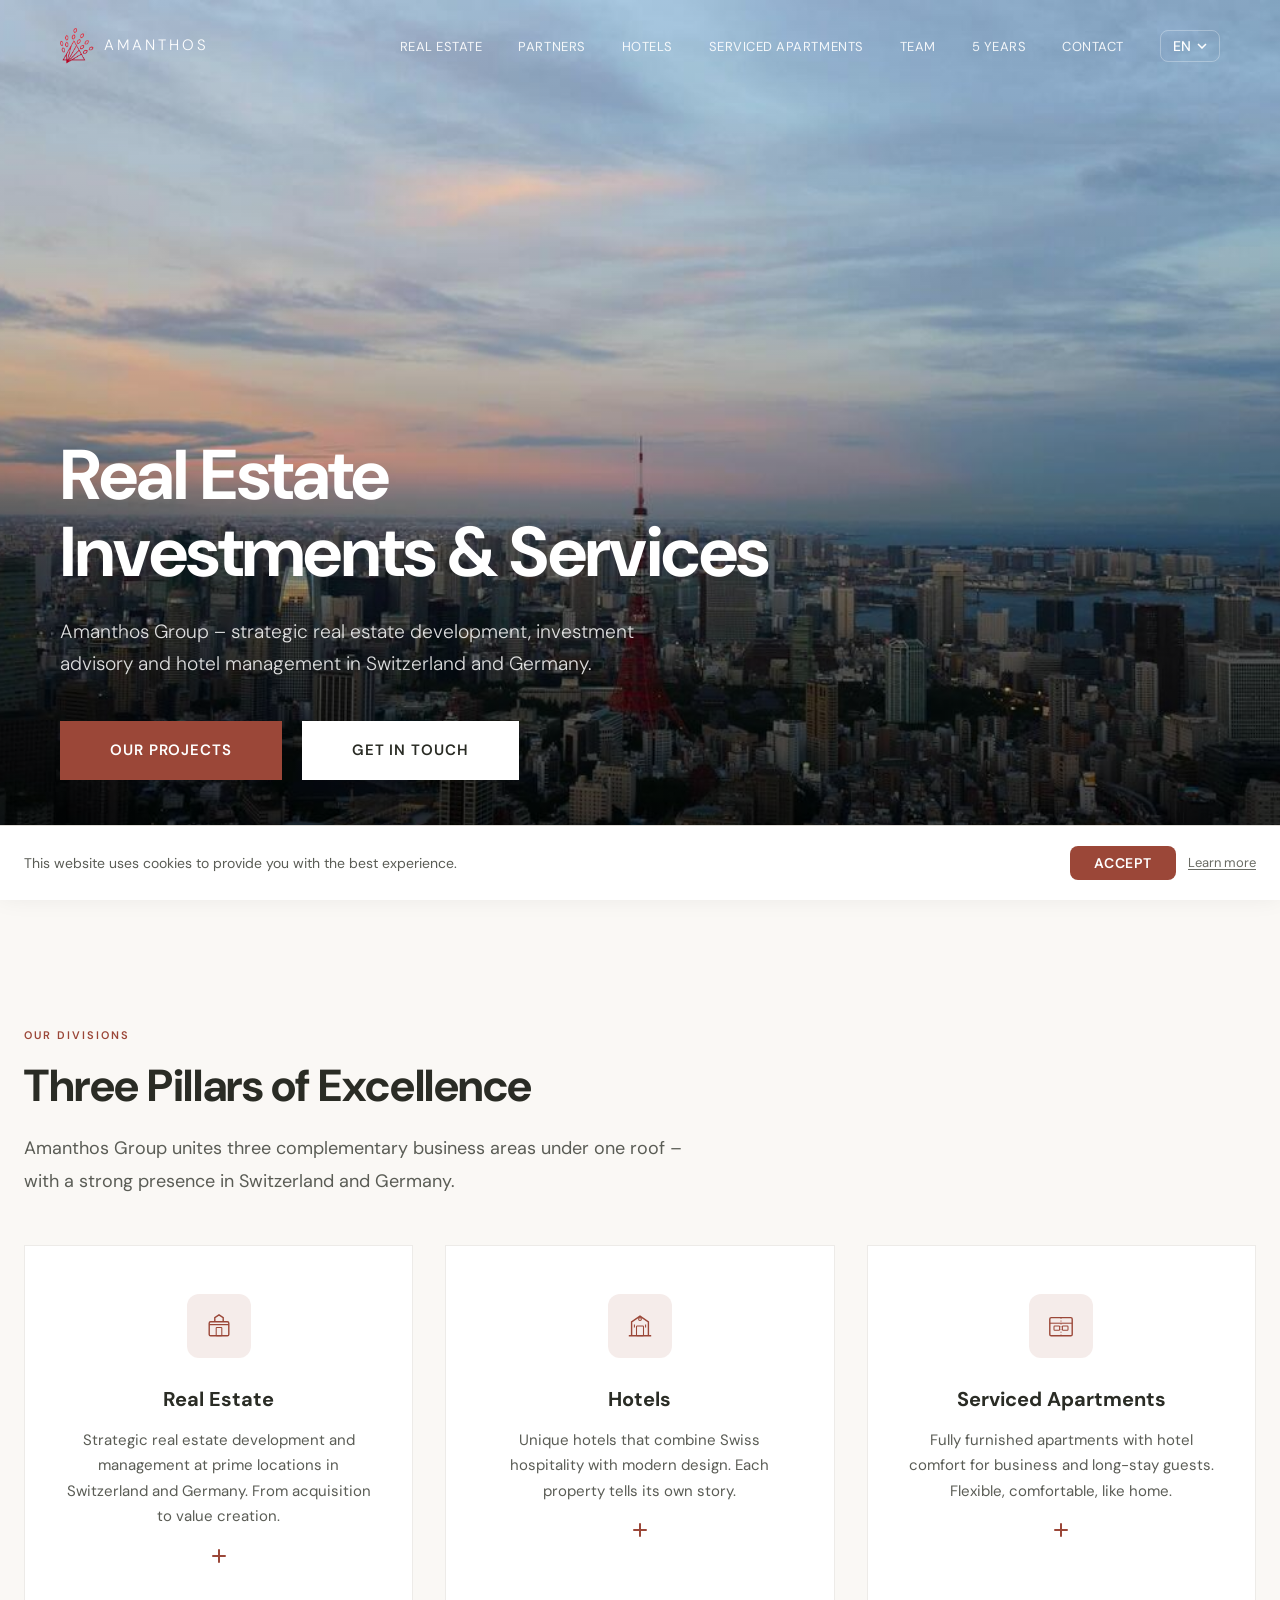
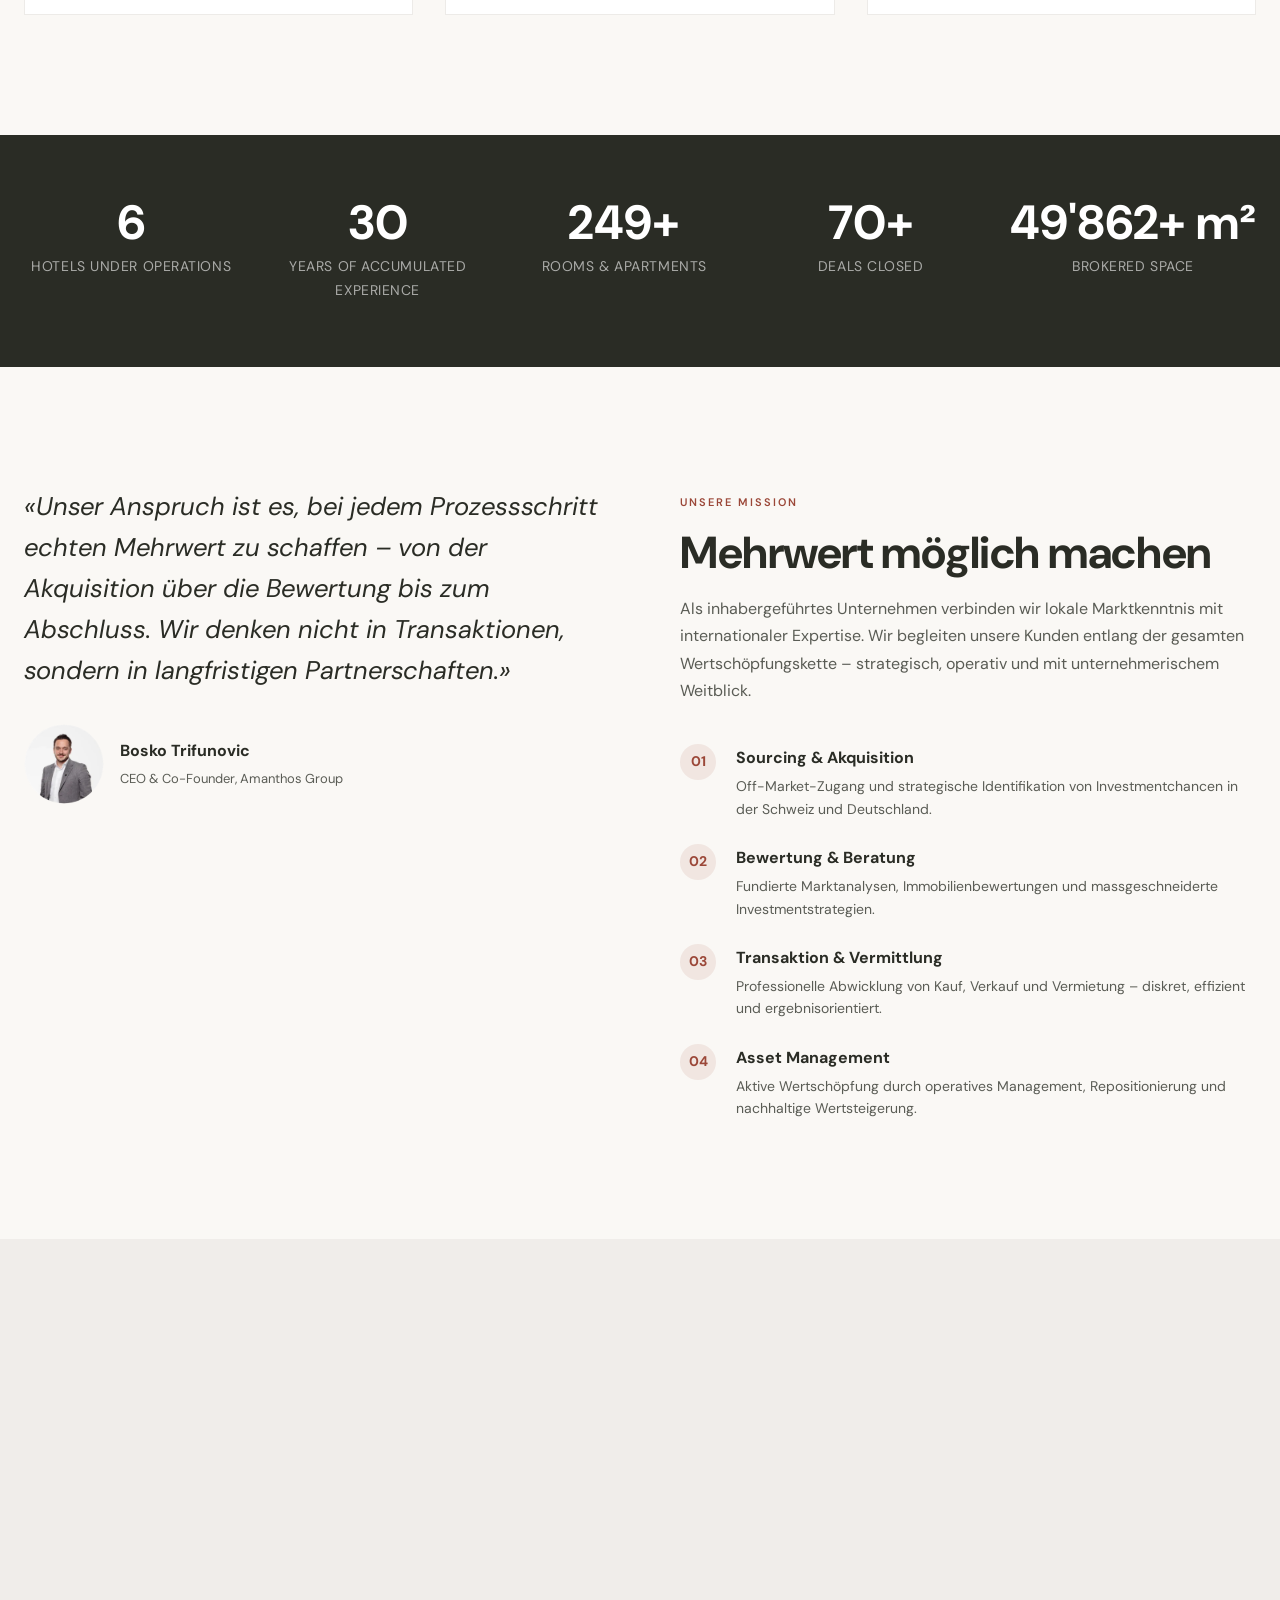
==== commit 6d693e78: "Remove placeholder partner logos, improve track record styling - Remove Columbia Threadneedle & Tish" ====
--- a/index.html
+++ b/index.html
@@ -653,8 +653,6 @@
           <div class="partner-logo" data-stagger><img src="./images/partners/currily.svg" alt="Currily" width="160" height="60" loading="lazy"></div>
           <div class="partner-logo" data-stagger><img src="./images/partners/lbbw.png" alt="LBBW" width="160" height="60" loading="lazy" style="max-height:32px"></div>
           <div class="partner-logo" data-stagger><img src="./images/partners/union-investment.png" alt="Union Investment" width="160" height="60" loading="lazy" style="max-height:32px"></div>
-          <div class="partner-logo" data-stagger><img src="./images/partners/columbia-threadneedle.svg" alt="Columbia Threadneedle" width="160" height="60" loading="lazy" style="max-height:32px"></div>
-          <div class="partner-logo" data-stagger><img src="./images/partners/tishman-speyer.svg" alt="Tishman Speyer" width="160" height="60" loading="lazy" style="max-height:32px"></div>
         </div>
       </div>
     </section>
@@ -679,7 +677,10 @@
             </div>
             <p class="team-role">CEO & Co-Founder</p>
             <p class="team-focus">Commercial & Residential Real Estate</p>
-            <p class="team-track-record">Verkauf von über 750 Einheiten · Vermitteltes Volumen von über CHF 800 Mio.</p>
+            <ul class="team-track-record">
+              <li>Verkauf von über 750 Einheiten</li>
+              <li>Vermitteltes Volumen von über CHF 800 Mio.</li>
+            </ul>
             <a href="mailto:bosko.trifunovic@amanthos.com" class="team-email" aria-label="E-Mail Bosko Trifunovic">
               <svg width="18" height="18" viewBox="0 0 20 20" fill="currentColor"><path d="M2.003 5.884L10 9.882l7.997-3.998A2 2 0 0016 4H4a2 2 0 00-1.997 1.884z"/><path d="M18 8.118l-8 4-8-4V14a2 2 0 002 2h12a2 2 0 002-2V8.118z"/></svg>
             </a>
@@ -713,7 +714,10 @@
             </div>
             <p class="team-role">Partner</p>
             <p class="team-focus">Commercial Real Estate, Hotel Operations & Finance</p>
-            <p class="team-track-record">Über 30 vermittelte Standorte · Vermitteltes Transaktionsvolumen von über CHF 150 Mio.</p>
+            <ul class="team-track-record">
+              <li>Über 30 vermittelte Standorte</li>
+              <li>Transaktionsvolumen von über CHF 150 Mio.</li>
+            </ul>
             <a href="mailto:kaito.weingart@amanthos.com" class="team-email" aria-label="E-Mail Kaito Weingart">
               <svg width="18" height="18" viewBox="0 0 20 20" fill="currentColor"><path d="M2.003 5.884L10 9.882l7.997-3.998A2 2 0 0016 4H4a2 2 0 00-1.997 1.884z"/><path d="M18 8.118l-8 4-8-4V14a2 2 0 002 2h12a2 2 0 002-2V8.118z"/></svg>
             </a>
@@ -729,7 +733,10 @@
             </div>
             <p class="team-role">Partner</p>
             <p class="team-focus">Commercial Real Estate & Hotel Operations</p>
-            <p class="team-track-record">Über 15'000 m² Bürofläche vermittelt · Vermitteltes Transaktionsvolumen von über CHF 50 Mio.</p>
+            <ul class="team-track-record">
+              <li>Über 15'000 m² Bürofläche vermittelt</li>
+              <li>Transaktionsvolumen von über CHF 50 Mio.</li>
+            </ul>
             <a href="mailto:julian.neyer@amanthos.com" class="team-email" aria-label="E-Mail Julian Neyer">
               <svg width="18" height="18" viewBox="0 0 20 20" fill="currentColor"><path d="M2.003 5.884L10 9.882l7.997-3.998A2 2 0 0016 4H4a2 2 0 00-1.997 1.884z"/><path d="M18 8.118l-8 4-8-4V14a2 2 0 002 2h12a2 2 0 002-2V8.118z"/></svg>
             </a>
--- a/css/style.css
+++ b/css/style.css
@@ -2206,11 +2206,21 @@
 }
 
 .team-track-record {
-  font-size: 0.6875rem;
+  list-style: none;
+  padding: 0;
+  margin: 6px 0 10px;
+  display: flex;
+  flex-direction: column;
+  gap: 3px;
+}
+
+.team-track-record li {
+  font-size: 0.625rem;
   color: var(--color-text-light);
-  font-style: italic;
-  margin-bottom: 8px;
   line-height: 1.4;
+  text-transform: uppercase;
+  letter-spacing: 0.5px;
+  font-weight: 500;
 }
 
 .team-email {
--- a/css/style.css
+++ b/css/style.css
@@ -2206,11 +2206,21 @@
 }
 
 .team-track-record {
-  font-size: 0.6875rem;
+  list-style: none;
+  padding: 0;
+  margin: 6px 0 10px;
+  display: flex;
+  flex-direction: column;
+  gap: 3px;
+}
+
+.team-track-record li {
+  font-size: 0.625rem;
   color: var(--color-text-light);
-  font-style: italic;
-  margin-bottom: 8px;
   line-height: 1.4;
+  text-transform: uppercase;
+  letter-spacing: 0.5px;
+  font-weight: 500;
 }
 
 .team-email {
--- a/css/style.css
+++ b/css/style.css
@@ -2206,11 +2206,21 @@
 }
 
 .team-track-record {
-  font-size: 0.6875rem;
+  list-style: none;
+  padding: 0;
+  margin: 6px 0 10px;
+  display: flex;
+  flex-direction: column;
+  gap: 3px;
+}
+
+.team-track-record li {
+  font-size: 0.625rem;
   color: var(--color-text-light);
-  font-style: italic;
-  margin-bottom: 8px;
   line-height: 1.4;
+  text-transform: uppercase;
+  letter-spacing: 0.5px;
+  font-weight: 500;
 }
 
 .team-email {
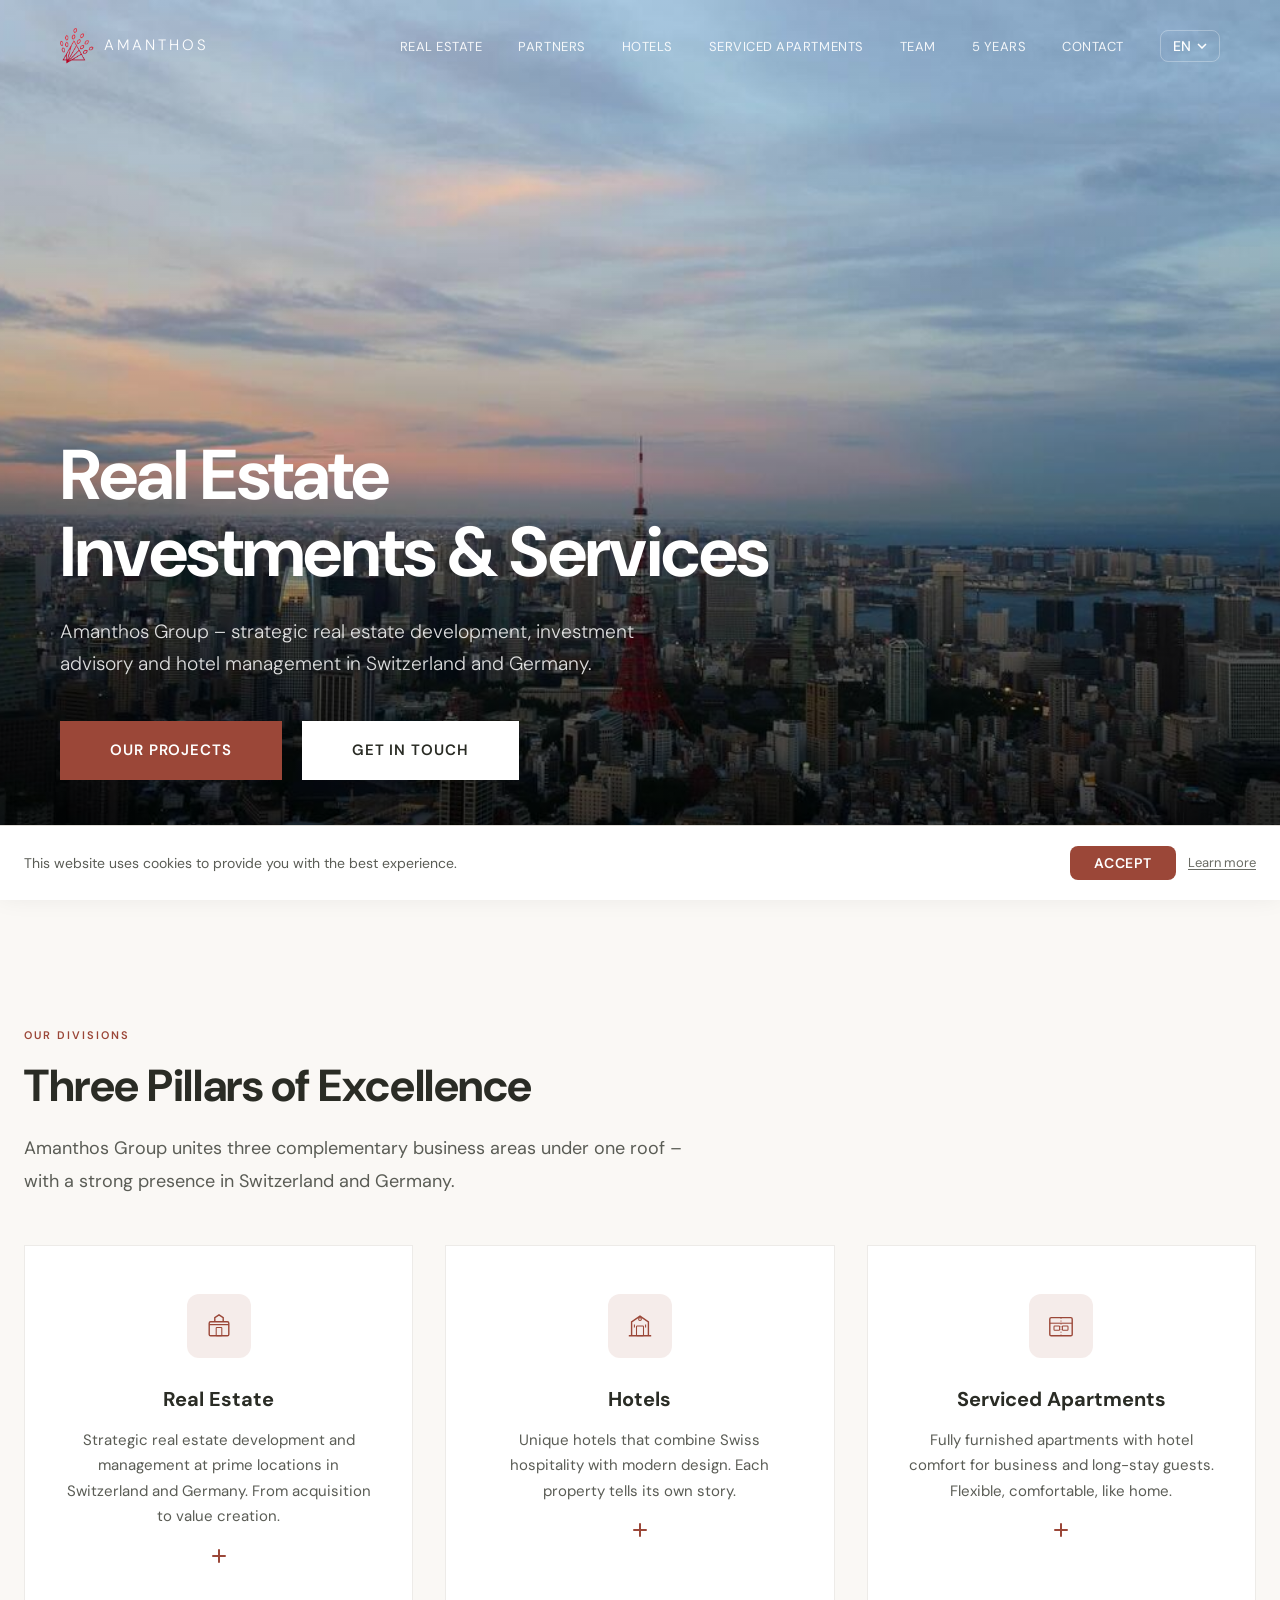
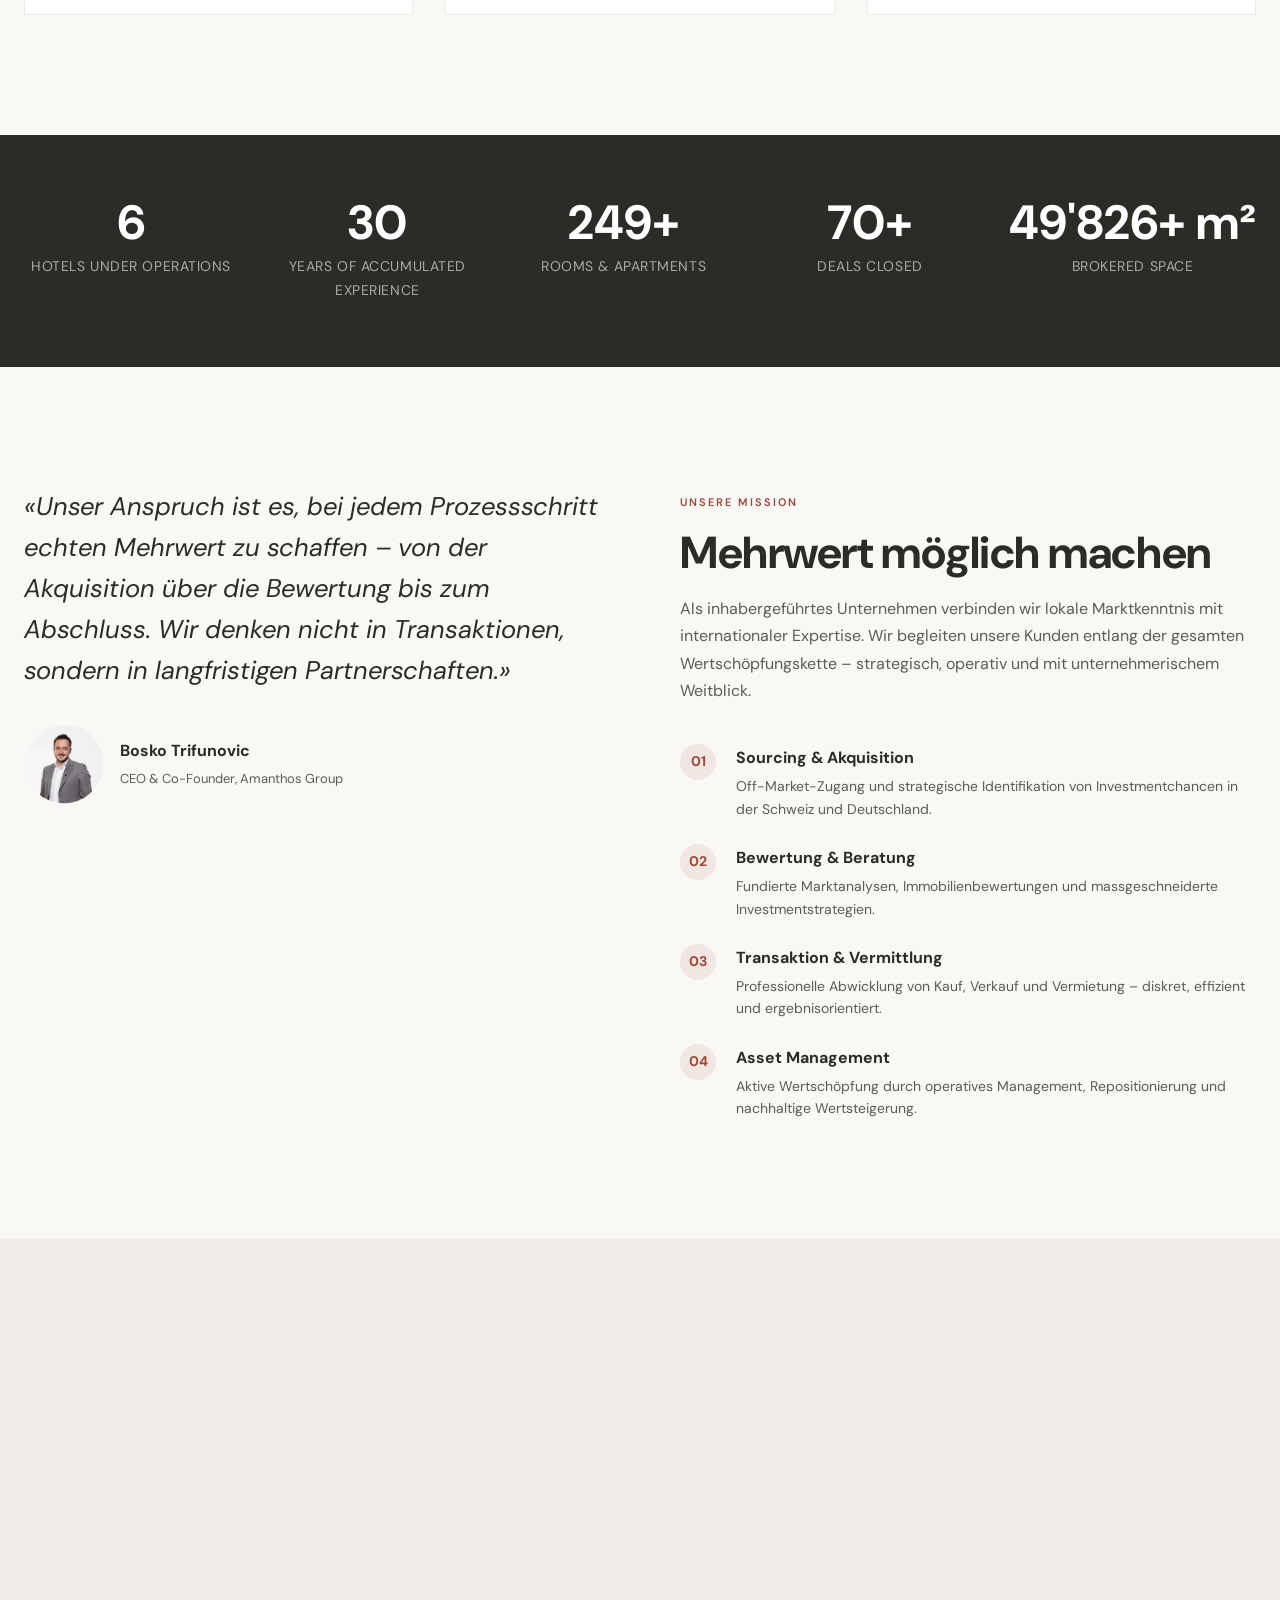
==== commit a386613a: "Fix swapped team photos for Julian Neyer and Bruno Villagarcia Co-Authored-By: Claude Opus 4.6 <nore" ====
--- a/index.html
+++ b/index.html
@@ -591,7 +591,7 @@
               <p>&laquo;Langfristige Partnerschaften mit unseren Kunden stehen f&uuml;r uns im Mittelpunkt &ndash; wir begleiten jeden Deal pers&ouml;nlich von der ersten Besichtigung bis zum Vertragsabschluss.&raquo;</p>
             </blockquote>
             <div class="team-quote-author">
-              <img src="./images/team/bruno-pina.webp" alt="Julian Neyer" width="48" height="48" loading="lazy">
+              <img src="./images/team/julian-neyer.webp" alt="Julian Neyer" width="48" height="48" loading="lazy">
               <div>
                 <strong>Julian Neyer</strong>
                 <span>Partner</span>
@@ -724,8 +724,8 @@
           </div>
           <div class="team-card" data-stagger>
             <picture>
-              <source srcset="./images/team/bruno-pina.webp" type="image/webp">
-              <img src="./images/team/bruno-pina.jpg" alt="Julian Neyer" width="300" height="300" loading="lazy">
+              <source srcset="./images/team/julian-neyer.webp" type="image/webp">
+              <img src="./images/team/julian-neyer.jpg" alt="Julian Neyer" width="300" height="300" loading="lazy">
             </picture>
             <h3>Julian Neyer</h3>
             <div class="team-flags">
@@ -743,8 +743,8 @@
           </div>
           <div class="team-card" data-stagger>
             <picture>
-              <source srcset="./images/team/julian-neyer.webp" type="image/webp">
-              <img src="./images/team/julian-neyer.jpg" alt="Bruno Villagarcia" width="300" height="300" loading="lazy">
+              <source srcset="./images/team/bruno-pina.webp" type="image/webp">
+              <img src="./images/team/bruno-pina.jpg" alt="Bruno Villagarcia" width="300" height="300" loading="lazy">
             </picture>
             <h3>Bruno Villagarcia</h3>
             <div class="team-flags">
@@ -966,19 +966,19 @@
         de: [
           { de: '121 Wohneinheiten verkauft, Nürnberg-Schweinau (Tishman Speyer)', en: '121 residential units sold, Nuremberg-Schweinau (Tishman Speyer)', persons: [{ first: 'Bosko', img: teamImg + 'bosko-trifunovic.webp' }] },
           { de: "9'500 m² Liegenschaft verkauft, Reutlingen-Mittelstadt", en: '9,500 m² property sold, Reutlingen-Mittelstadt', persons: [{ first: 'Bosko', img: teamImg + 'bosko-trifunovic.webp' }] },
-          { de: "SSB – 1'300 m² im Zeppelin Carré, Stuttgart", en: 'SSB – 1,300 m² at Zeppelin Carré, Stuttgart', persons: [{ first: 'Julian', img: teamImg + 'bruno-pina.webp' }] },
-          { de: "Ingenieurkammer BW – 740 m² Bürofläche, Q8 Neckarpark Stuttgart", en: 'Engineering Chamber BW – 740 m² office, Q8 Neckarpark Stuttgart', persons: [{ first: 'Julian', img: teamImg + 'bruno-pina.webp' }] },
-          { de: "Consulting-Unternehmen – 620 m² Bürofläche, Q8 Stuttgart", en: 'Consulting firm – 620 m² office, Q8 Stuttgart', persons: [{ first: 'Julian', img: teamImg + 'bruno-pina.webp' }] },
-          { de: 'RITZI Gastronomiefläche – 785 m², Friedrichstr. 6, Stuttgart', en: 'RITZI restaurant space – 785 m², Friedrichstr. 6, Stuttgart', persons: [{ first: 'Julian', img: teamImg + 'bruno-pina.webp' }] },
-          { de: "ProAir – 1'500 m² Bürofläche, Airport Business Center Stuttgart", en: 'ProAir – 1,500 m² office, Airport Business Center Stuttgart', persons: [{ first: 'Julian', img: teamImg + 'bruno-pina.webp' }] },
-          { de: '150 m² Bürofläche am S-Bahnhof Filderstadt', en: '150 m² office space at S-Bahn station Filderstadt', persons: [{ first: 'Julian', img: teamImg + 'bruno-pina.webp' }] },
-          { de: '150 m² Praxisfläche, Löffelstr. 3, Stuttgart Degerloch', en: '150 m² medical practice, Löffelstr. 3, Stuttgart Degerloch', persons: [{ first: 'Julian', img: teamImg + 'bruno-pina.webp' }] },
+          { de: "SSB – 1'300 m² im Zeppelin Carré, Stuttgart", en: 'SSB – 1,300 m² at Zeppelin Carré, Stuttgart', persons: [{ first: 'Julian', img: teamImg + 'julian-neyer.webp' }] },
+          { de: "Ingenieurkammer BW – 740 m² Bürofläche, Q8 Neckarpark Stuttgart", en: 'Engineering Chamber BW – 740 m² office, Q8 Neckarpark Stuttgart', persons: [{ first: 'Julian', img: teamImg + 'julian-neyer.webp' }] },
+          { de: "Consulting-Unternehmen – 620 m² Bürofläche, Q8 Stuttgart", en: 'Consulting firm – 620 m² office, Q8 Stuttgart', persons: [{ first: 'Julian', img: teamImg + 'julian-neyer.webp' }] },
+          { de: 'RITZI Gastronomiefläche – 785 m², Friedrichstr. 6, Stuttgart', en: 'RITZI restaurant space – 785 m², Friedrichstr. 6, Stuttgart', persons: [{ first: 'Julian', img: teamImg + 'julian-neyer.webp' }] },
+          { de: "ProAir – 1'500 m² Bürofläche, Airport Business Center Stuttgart", en: 'ProAir – 1,500 m² office, Airport Business Center Stuttgart', persons: [{ first: 'Julian', img: teamImg + 'julian-neyer.webp' }] },
+          { de: '150 m² Bürofläche am S-Bahnhof Filderstadt', en: '150 m² office space at S-Bahn station Filderstadt', persons: [{ first: 'Julian', img: teamImg + 'julian-neyer.webp' }] },
+          { de: '150 m² Praxisfläche, Löffelstr. 3, Stuttgart Degerloch', en: '150 m² medical practice, Löffelstr. 3, Stuttgart Degerloch', persons: [{ first: 'Julian', img: teamImg + 'julian-neyer.webp' }] },
           { de: 'Mehrfamilienhaus-Deal, Stuttgart-Mitte', en: 'Multi-family house deal, Stuttgart-Mitte', persons: [{ first: 'Bosko', img: teamImg + 'bosko-trifunovic.webp' }] },
           { de: '3-Zimmer-Wohnung Verkauf, Stuttgart-Süd', en: '3-room apartment sale, Stuttgart-Süd', persons: [{ first: 'Bosko', img: teamImg + 'bosko-trifunovic.webp' }] },
           { de: 'Logistikimmobilien-Verkauf in Bayern', en: 'Logistics property sale in Bavaria', persons: [{ first: 'Bosko', img: teamImg + 'bosko-trifunovic.webp' }] },
           { de: "4'400 m² Lagerfläche in Böblingen", en: '4,400 m² warehouse space in Böblingen', persons: [{ first: 'Bosko', img: teamImg + 'bosko-trifunovic.webp' }] },
           { de: "Duvenbeck – 12'000 m²", en: 'Duvenbeck – 12,000 m²', persons: [{ first: 'Bosko', img: teamImg + 'bosko-trifunovic.webp' }] },
-          { de: "2'100 m² Fitnessfläche, Stuttgart", en: '2,100 m² fitness space, Stuttgart', persons: [{ first: 'Julian', img: teamImg + 'bruno-pina.webp' }] },
+          { de: "2'100 m² Fitnessfläche, Stuttgart", en: '2,100 m² fitness space, Stuttgart', persons: [{ first: 'Julian', img: teamImg + 'julian-neyer.webp' }] },
           { de: 'Eterna Park Nürnberg – Verkauf an Tishman Speyer', en: 'Eterna Park Nuremberg – Sale to Tishman Speyer', persons: [{ first: 'Bosko', img: teamImg + 'bosko-trifunovic.webp' }] },
           { de: 'Müllerstraße 153, Berlin – Micro Living Conversion', en: 'Müllerstraße 153, Berlin – Micro Living Conversion', persons: [{ first: 'Bosko', img: teamImg + 'bosko-trifunovic.webp' }] },
           { de: 'Salzwiesenstraße 9, Stuttgart – Verkauf', en: 'Salzwiesenstraße 9, Stuttgart – Sale', persons: [{ first: 'Bosko', img: teamImg + 'bosko-trifunovic.webp' }] },
